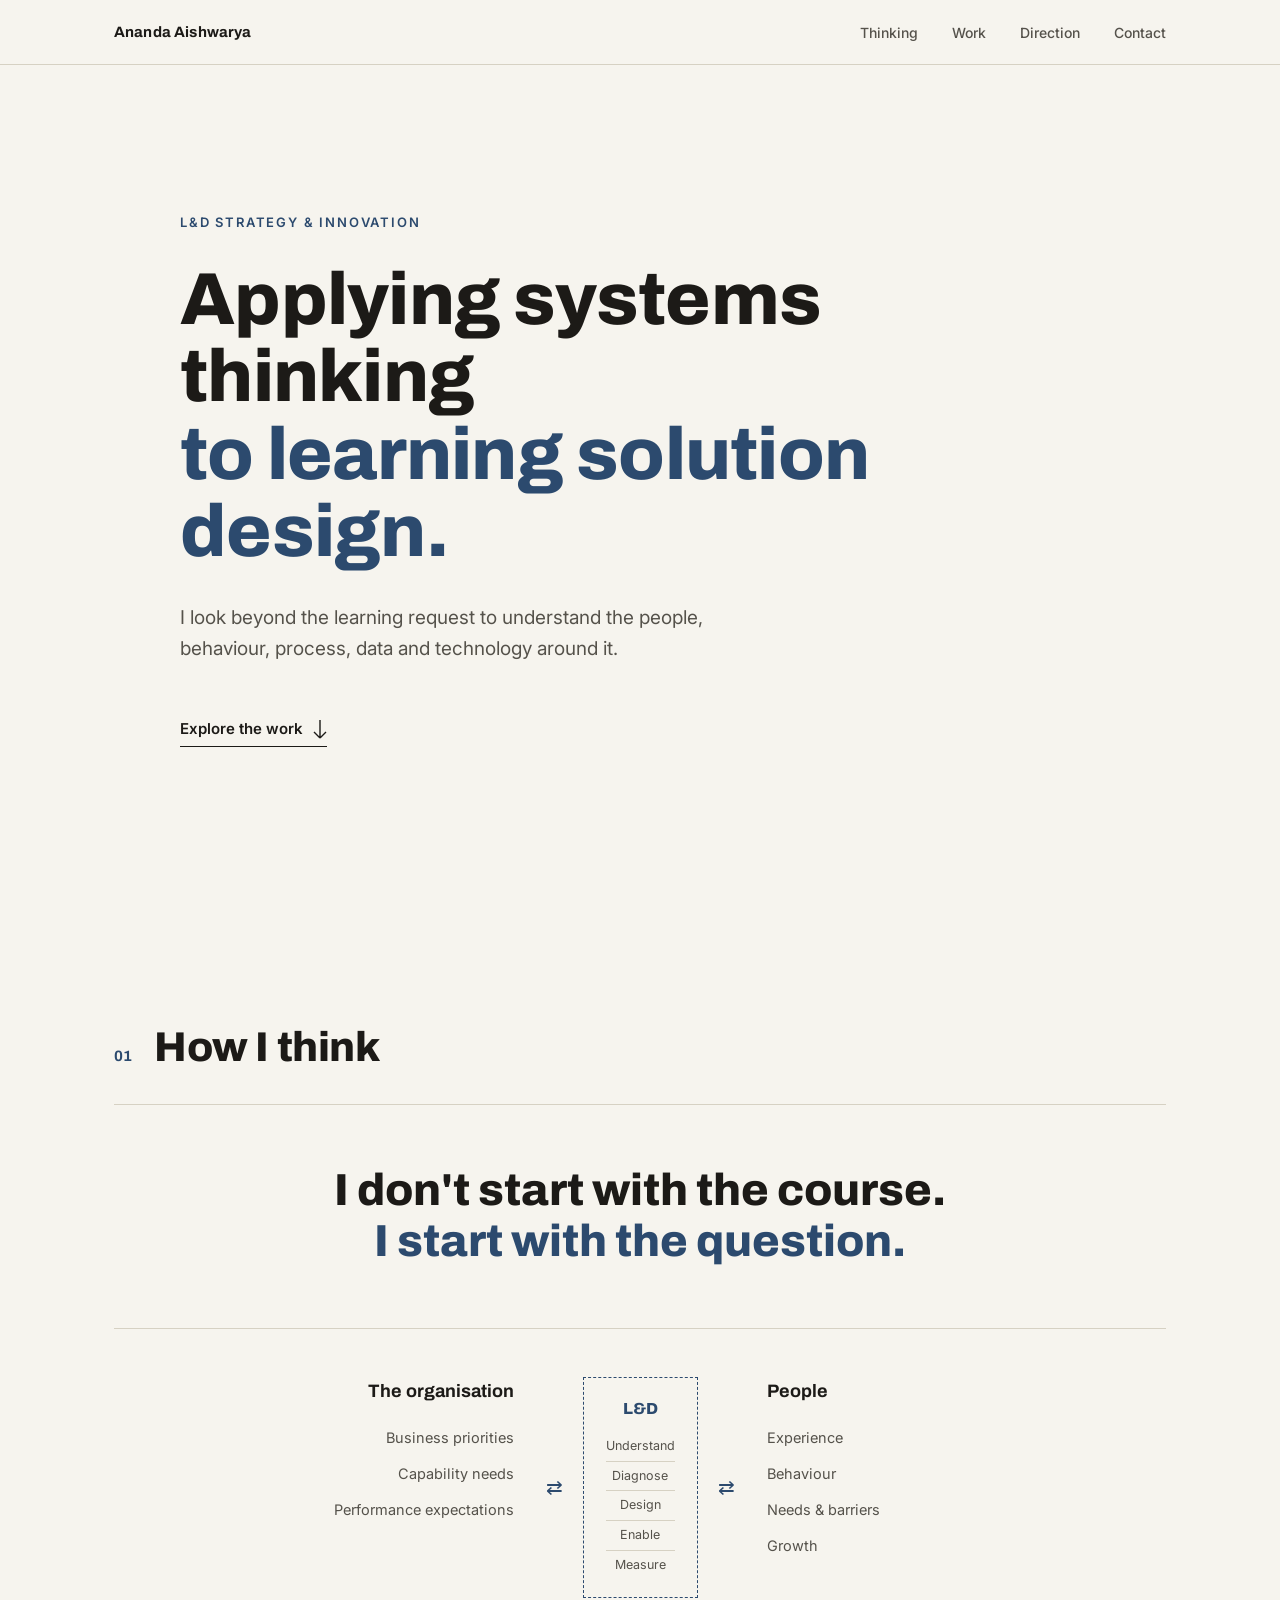
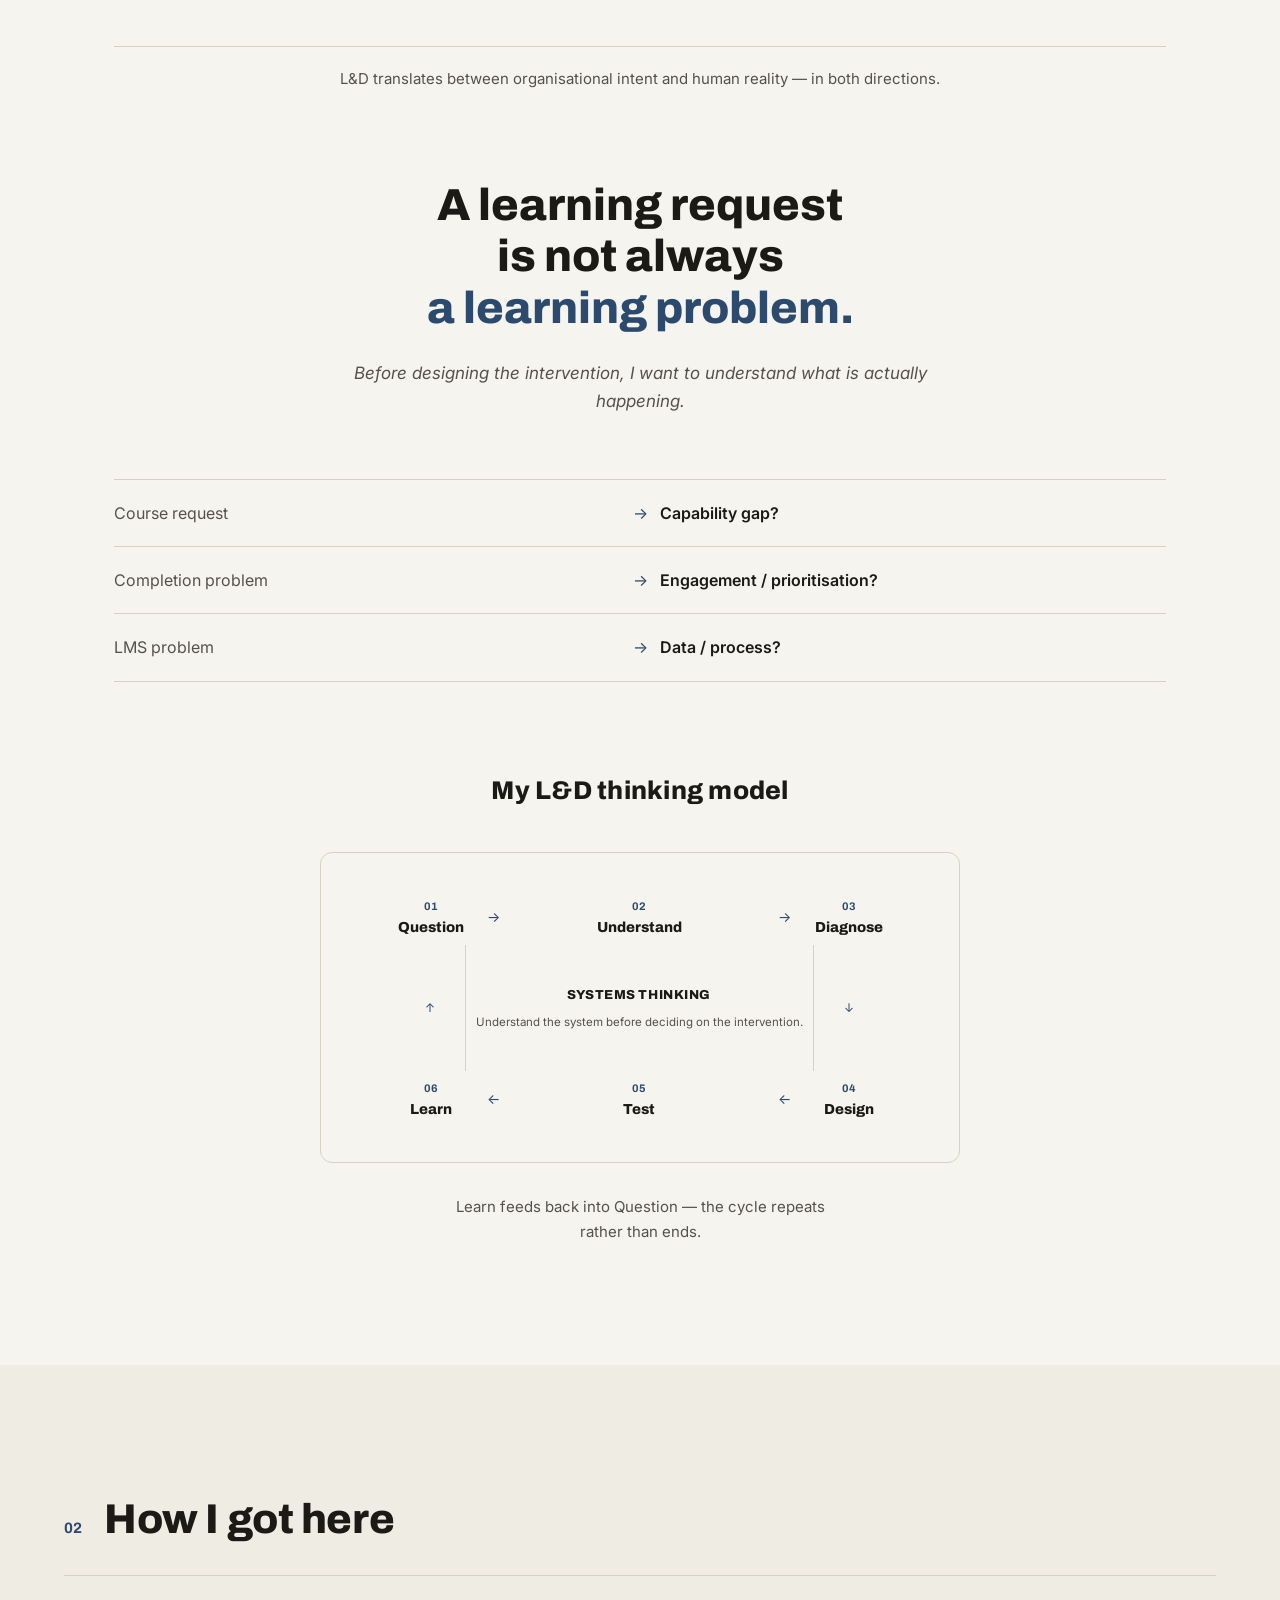
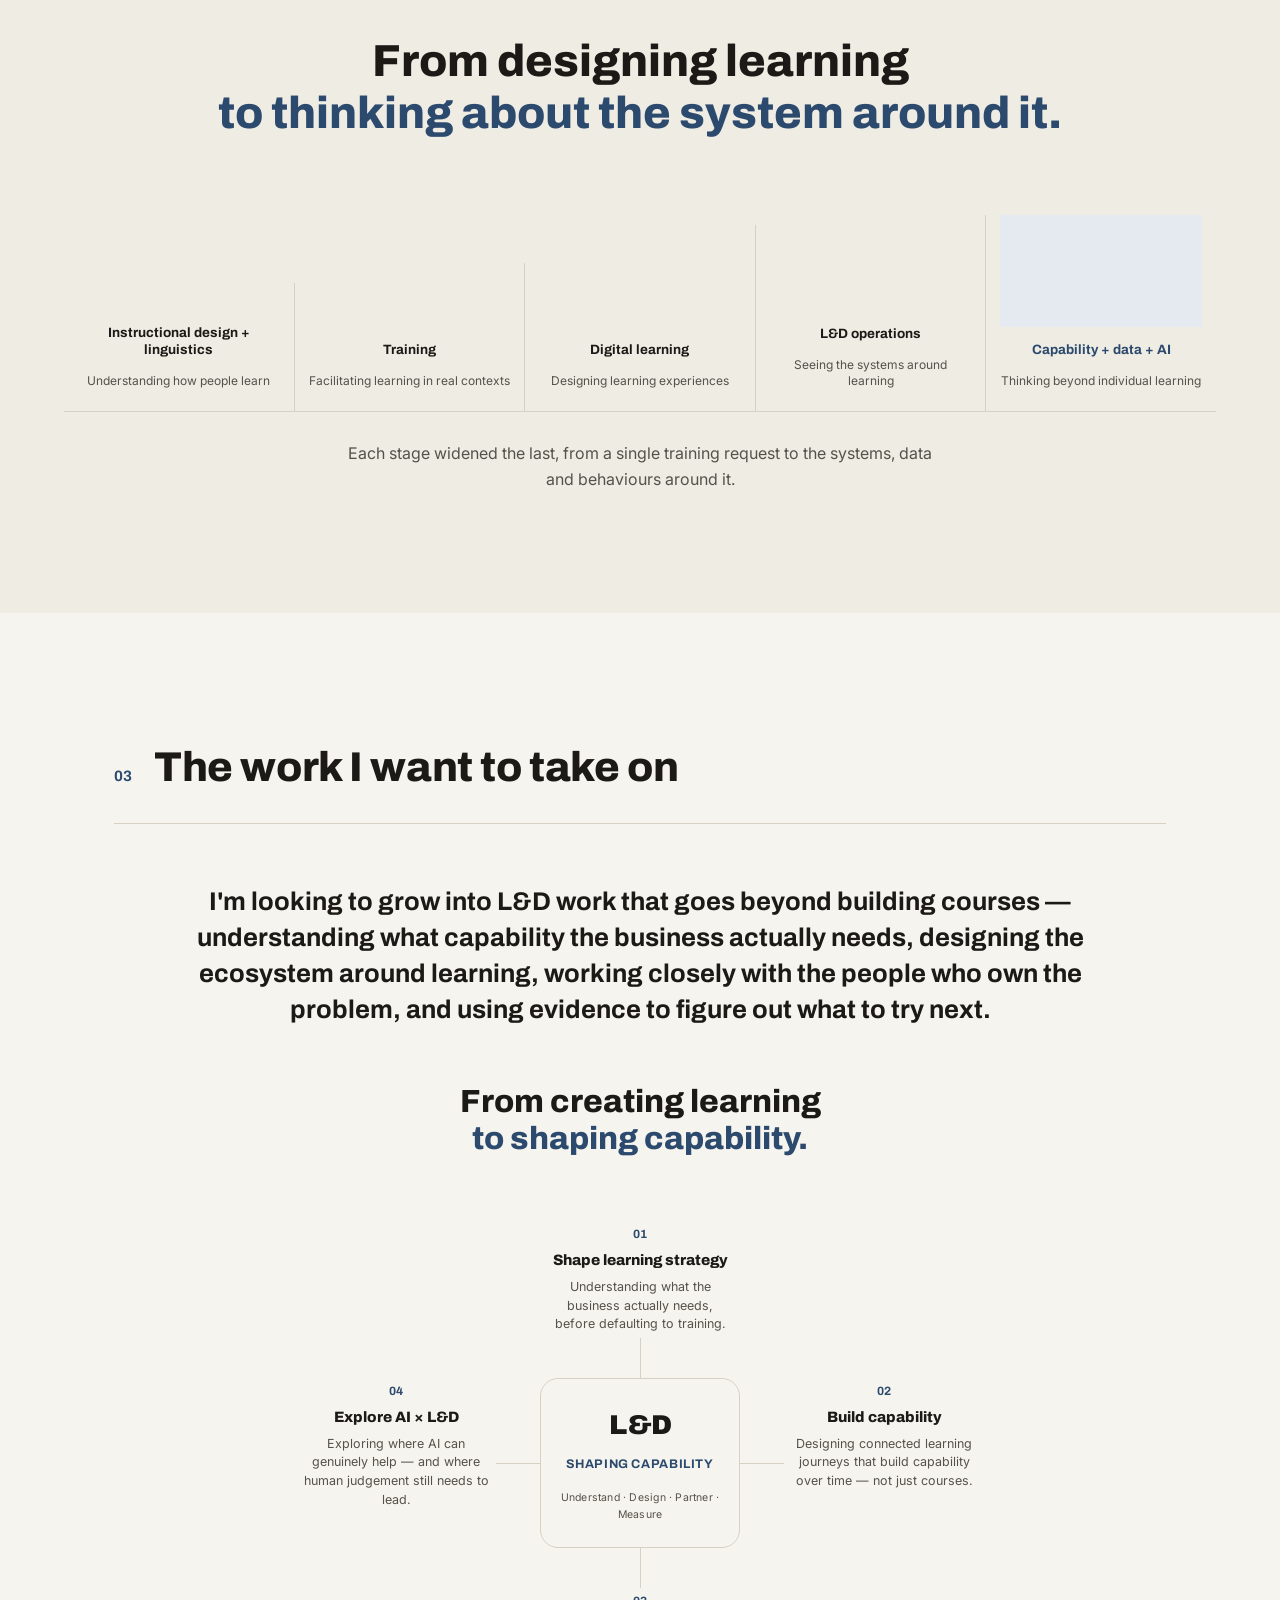
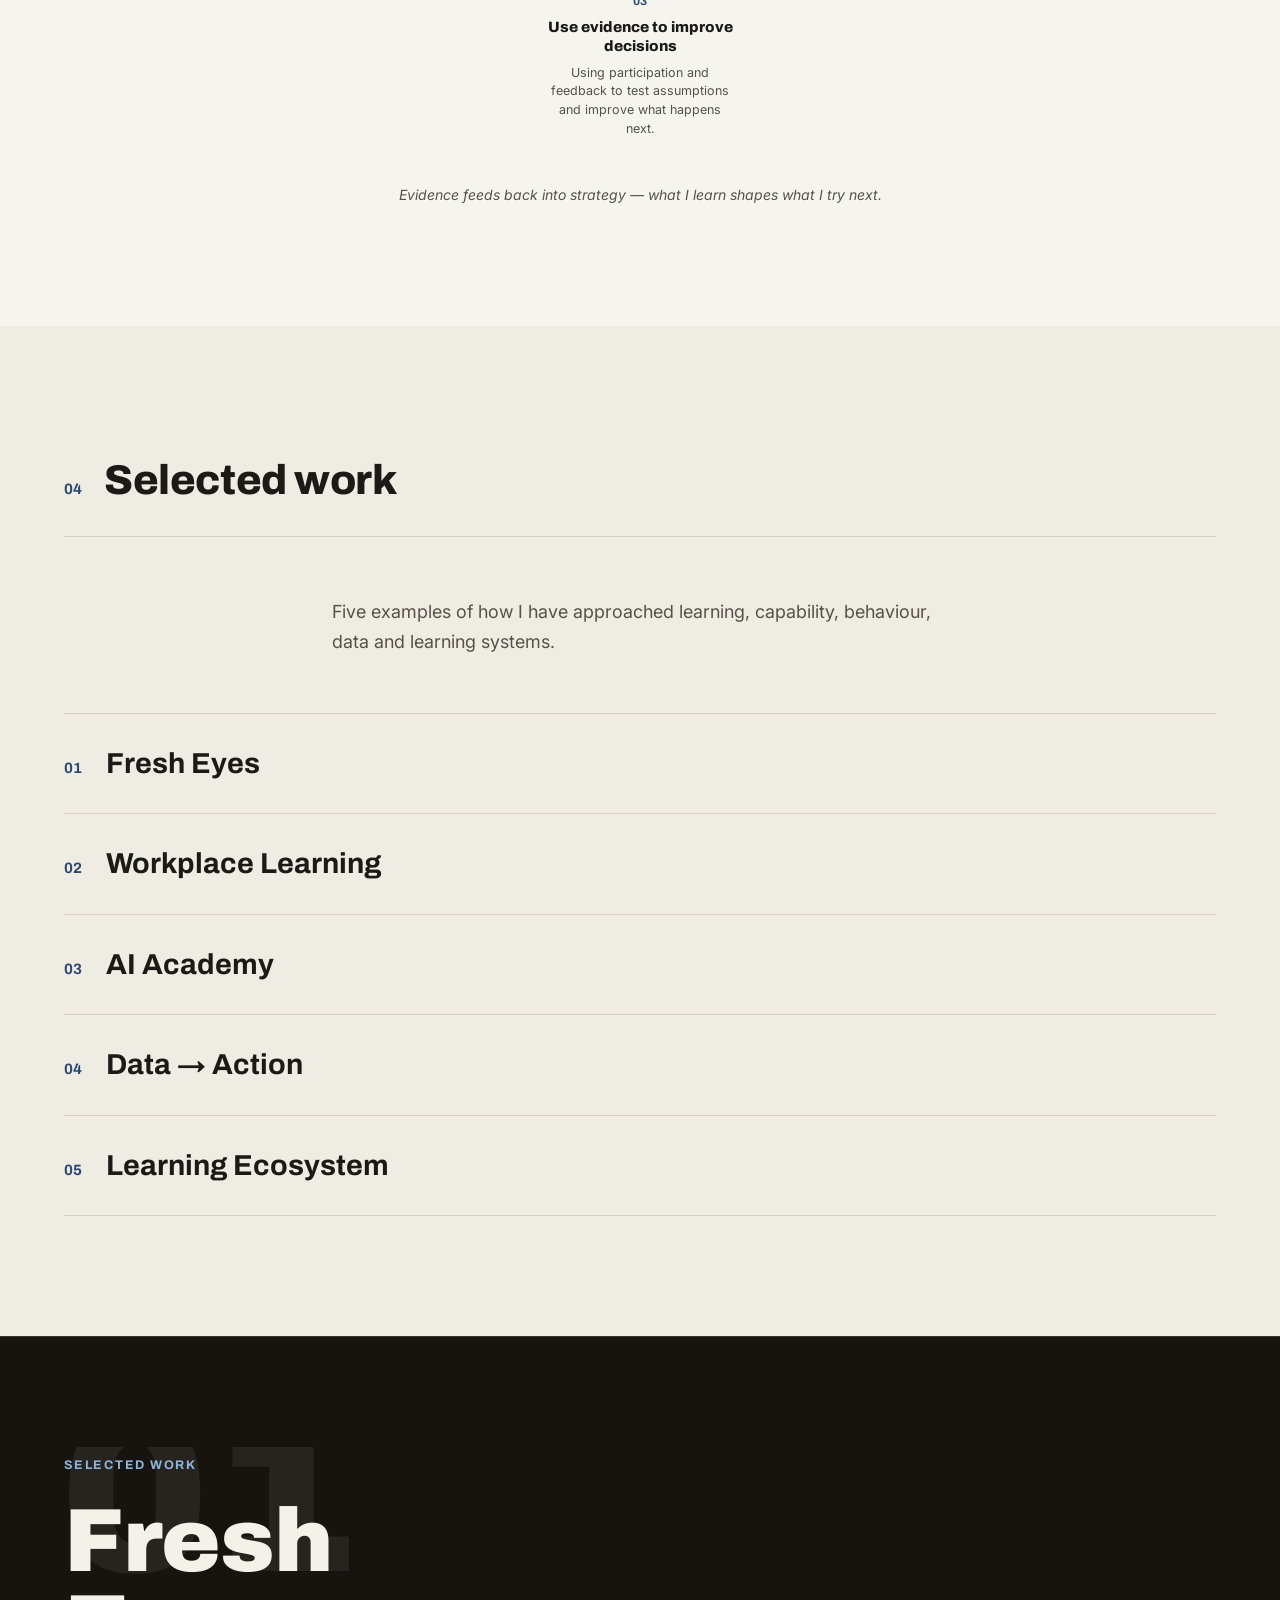
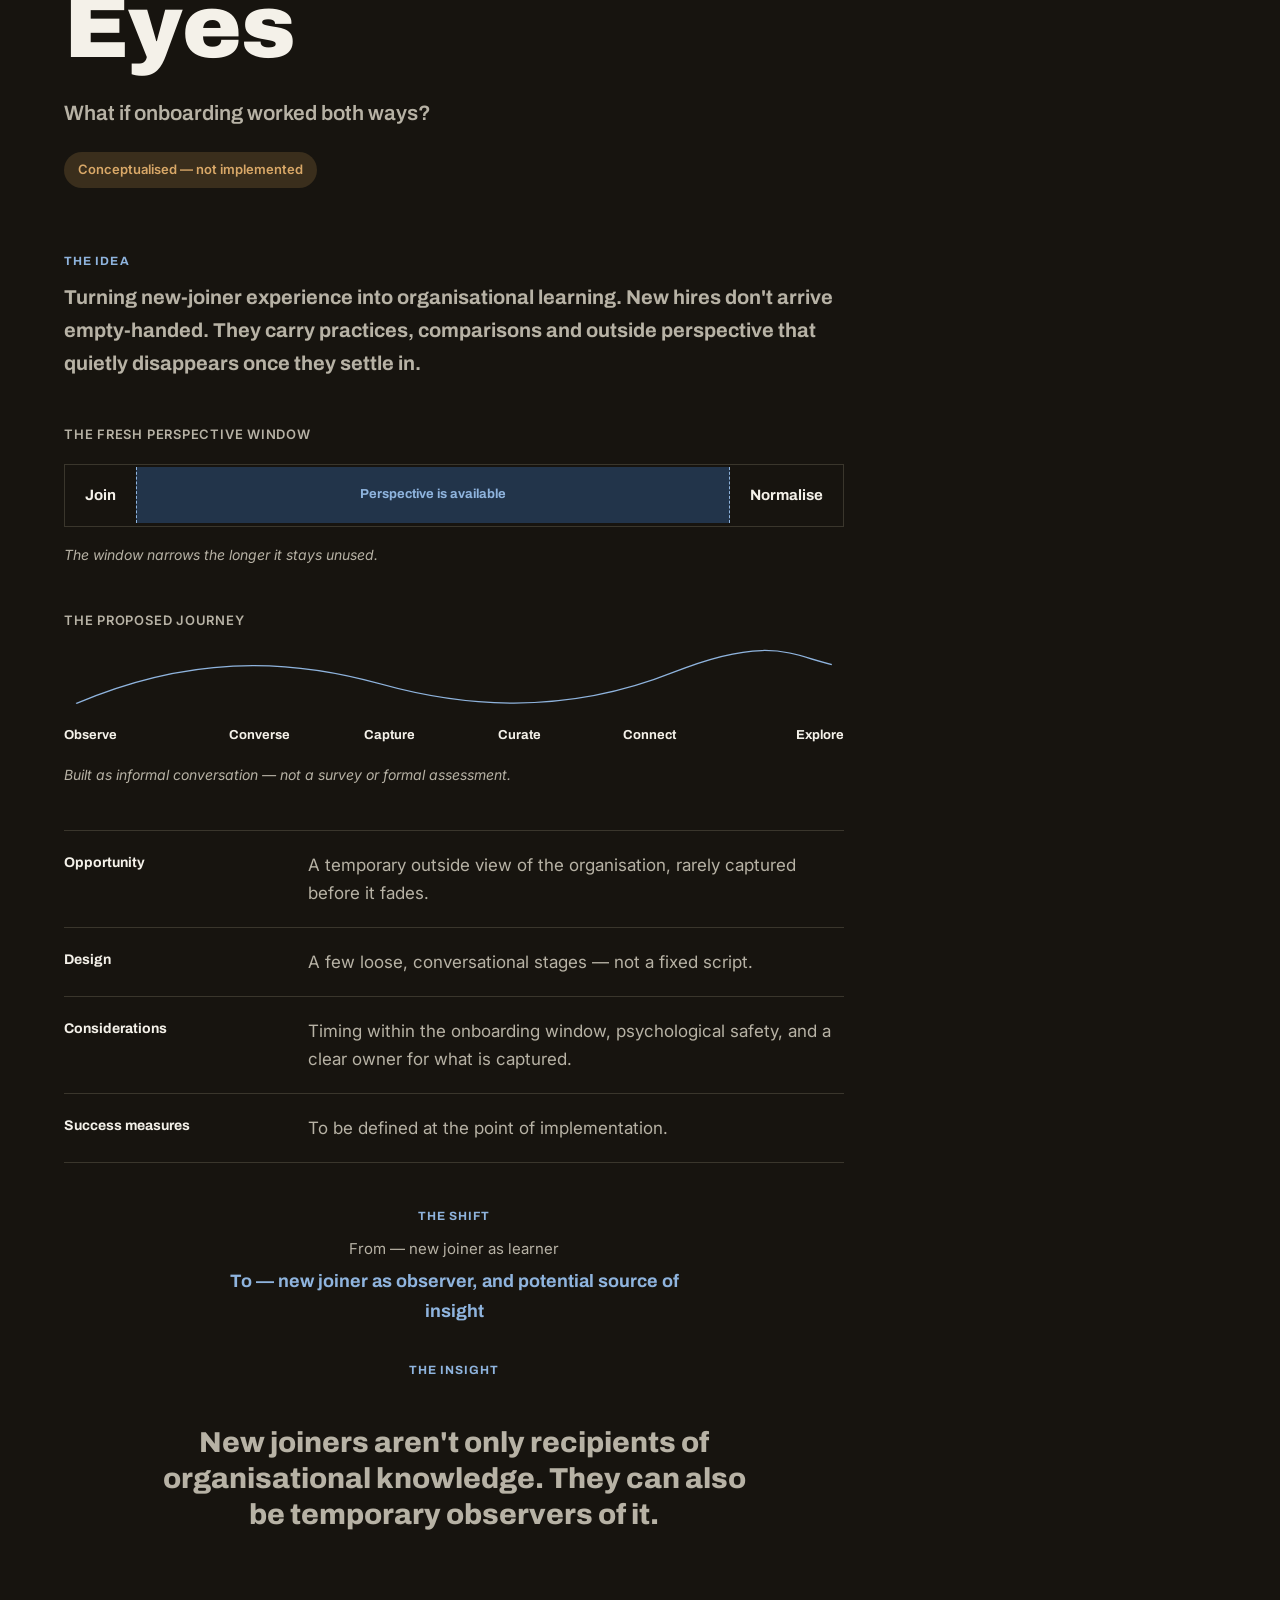
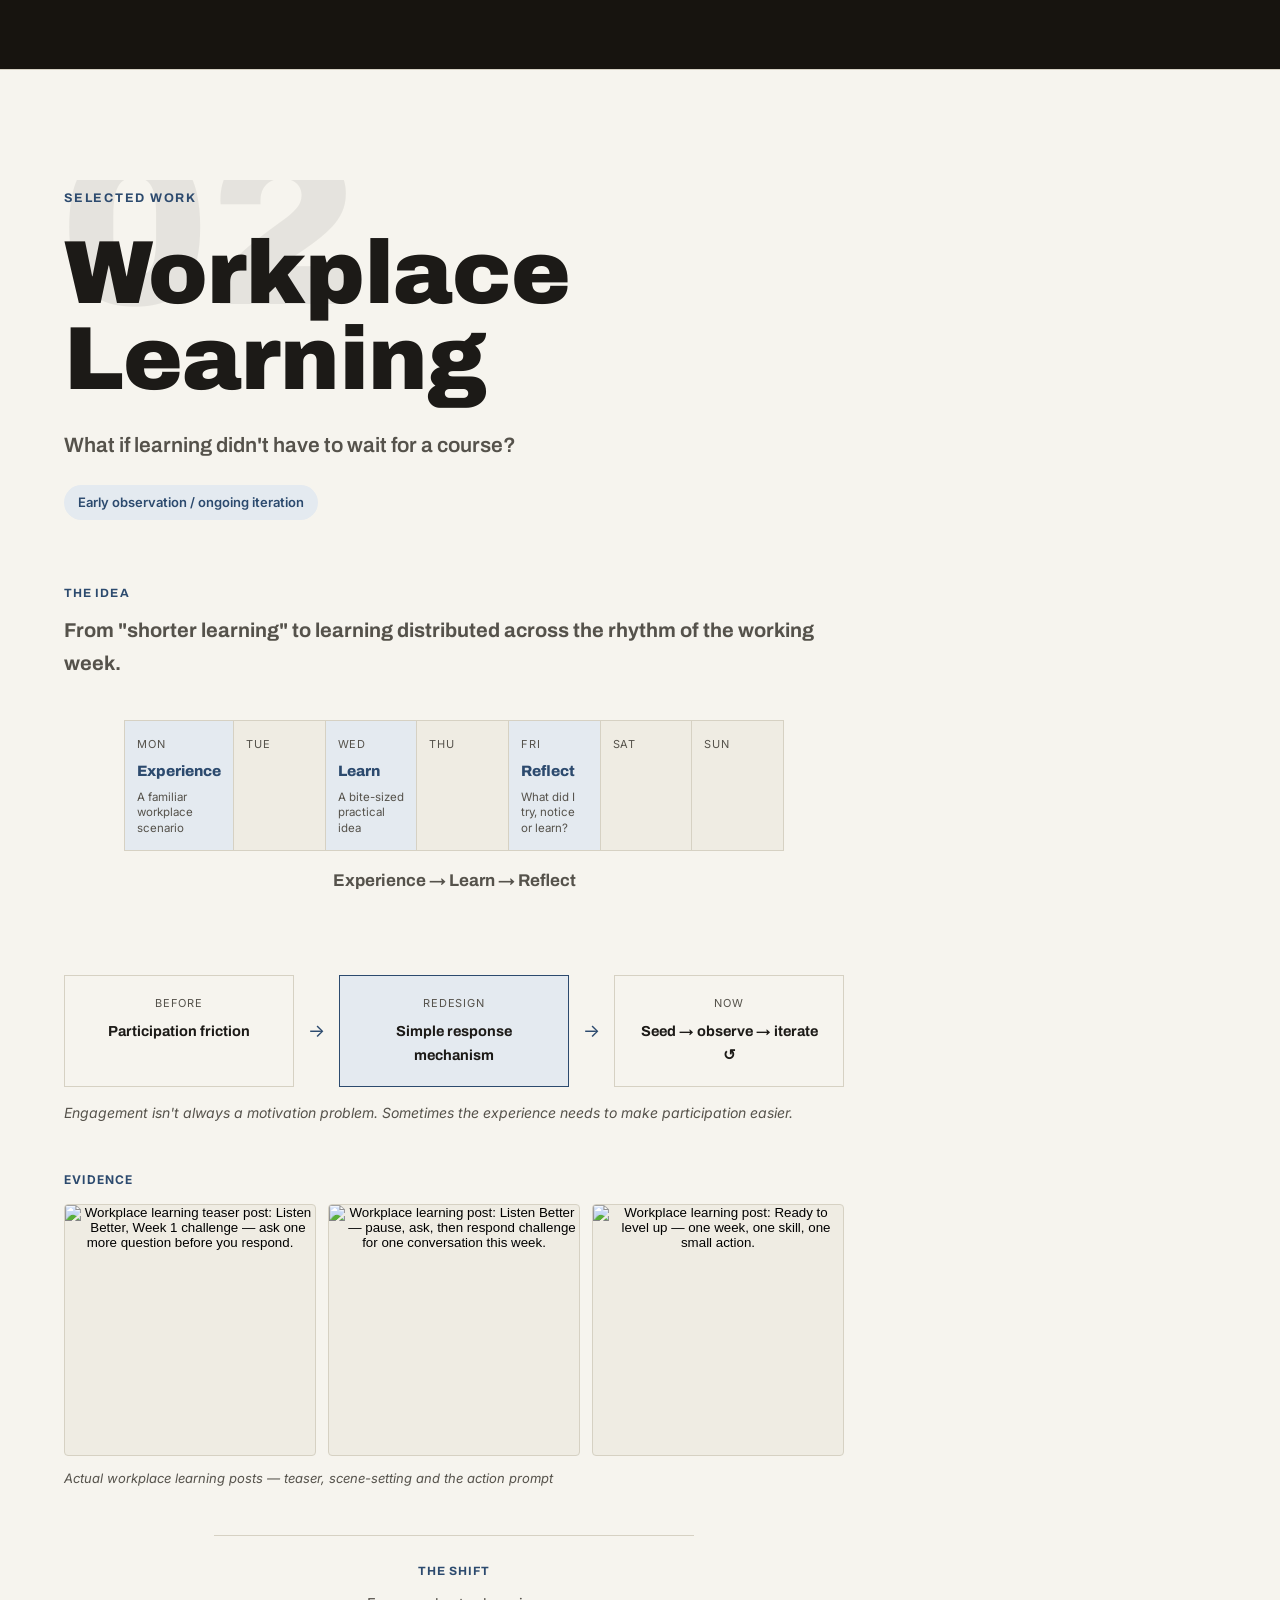
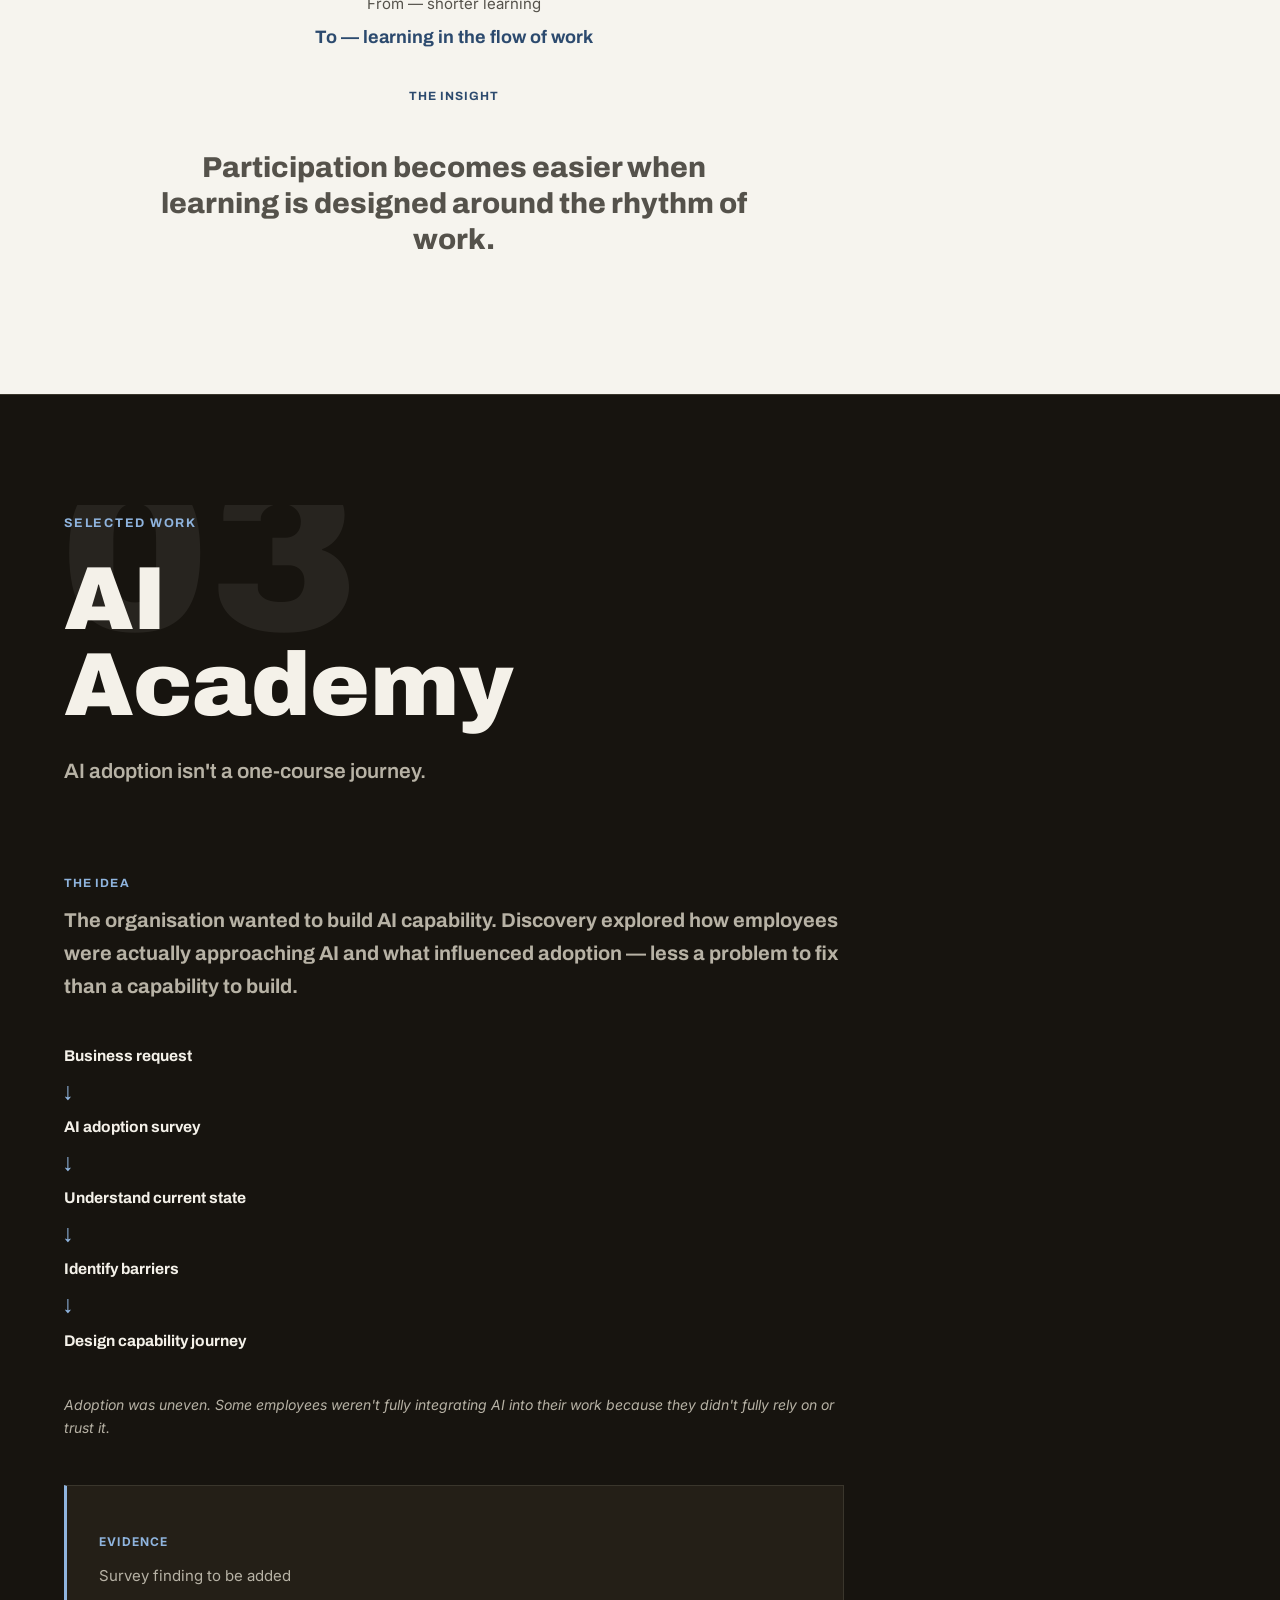
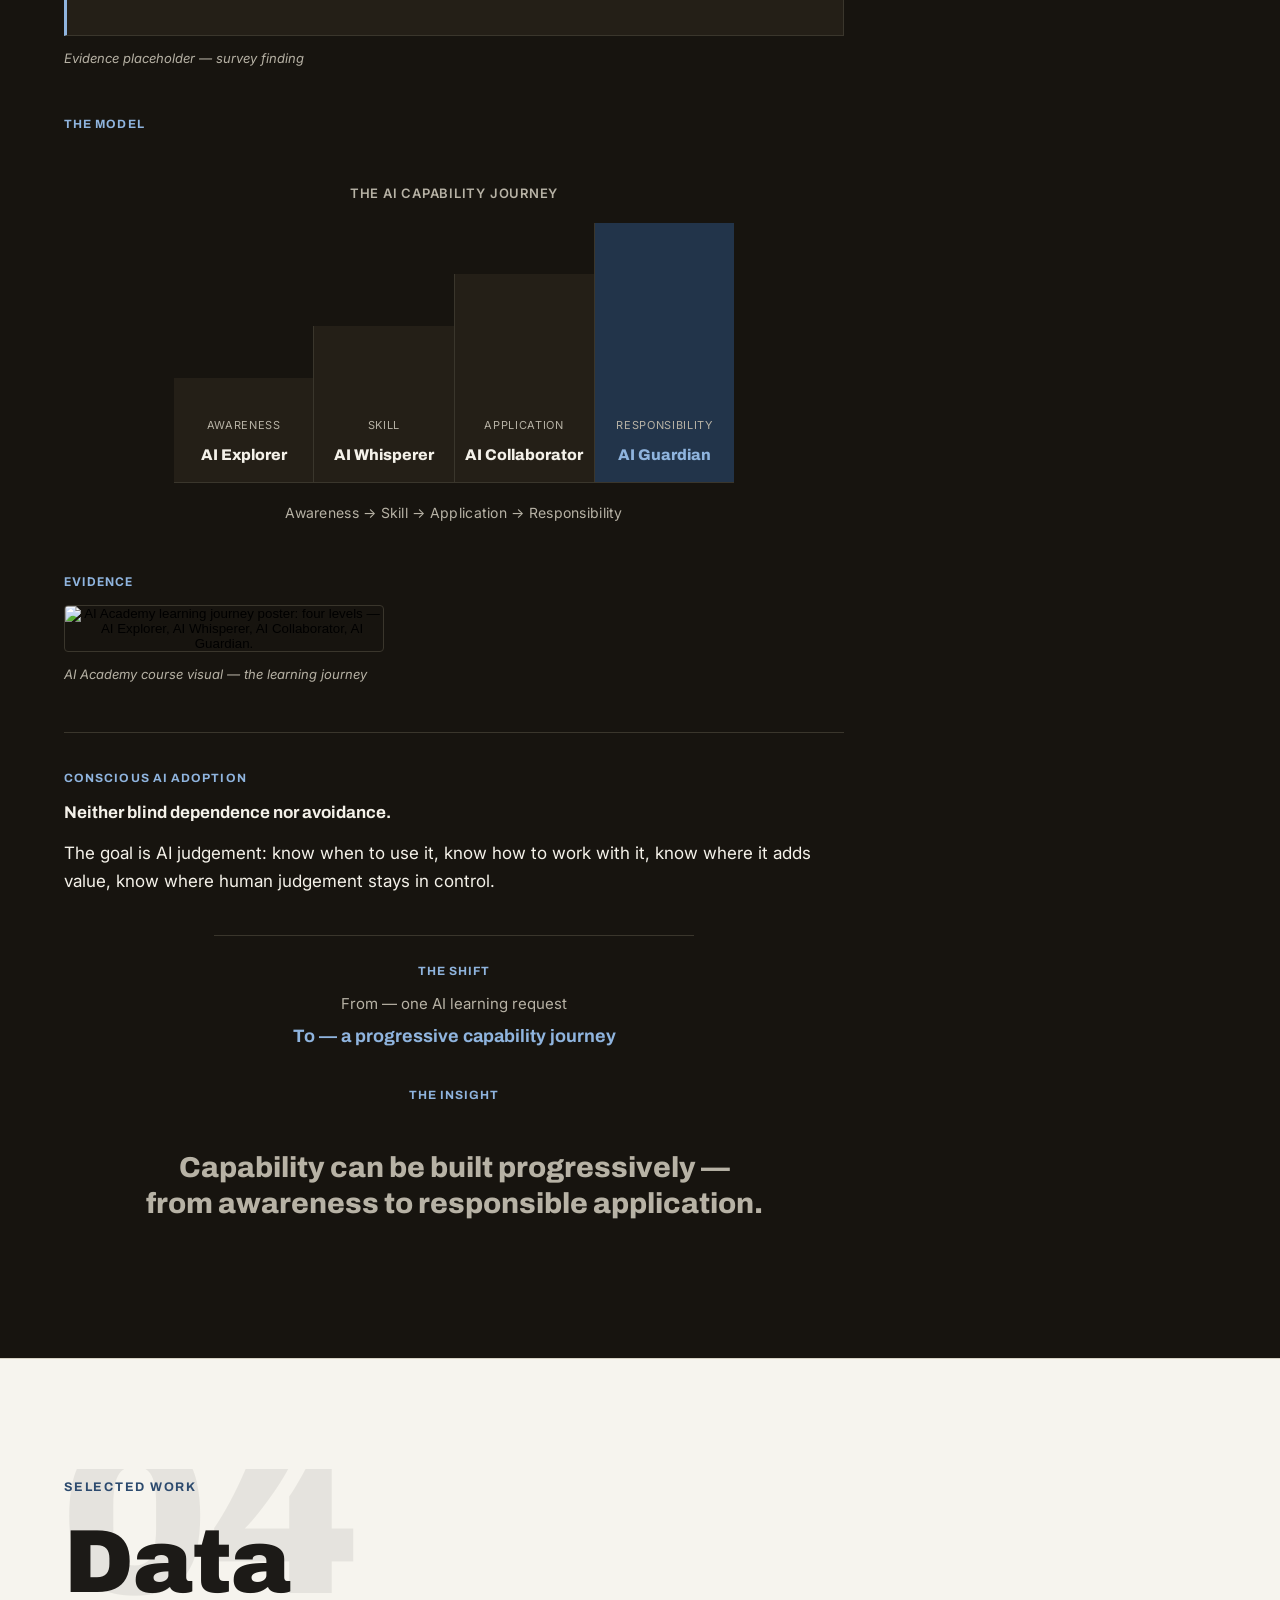
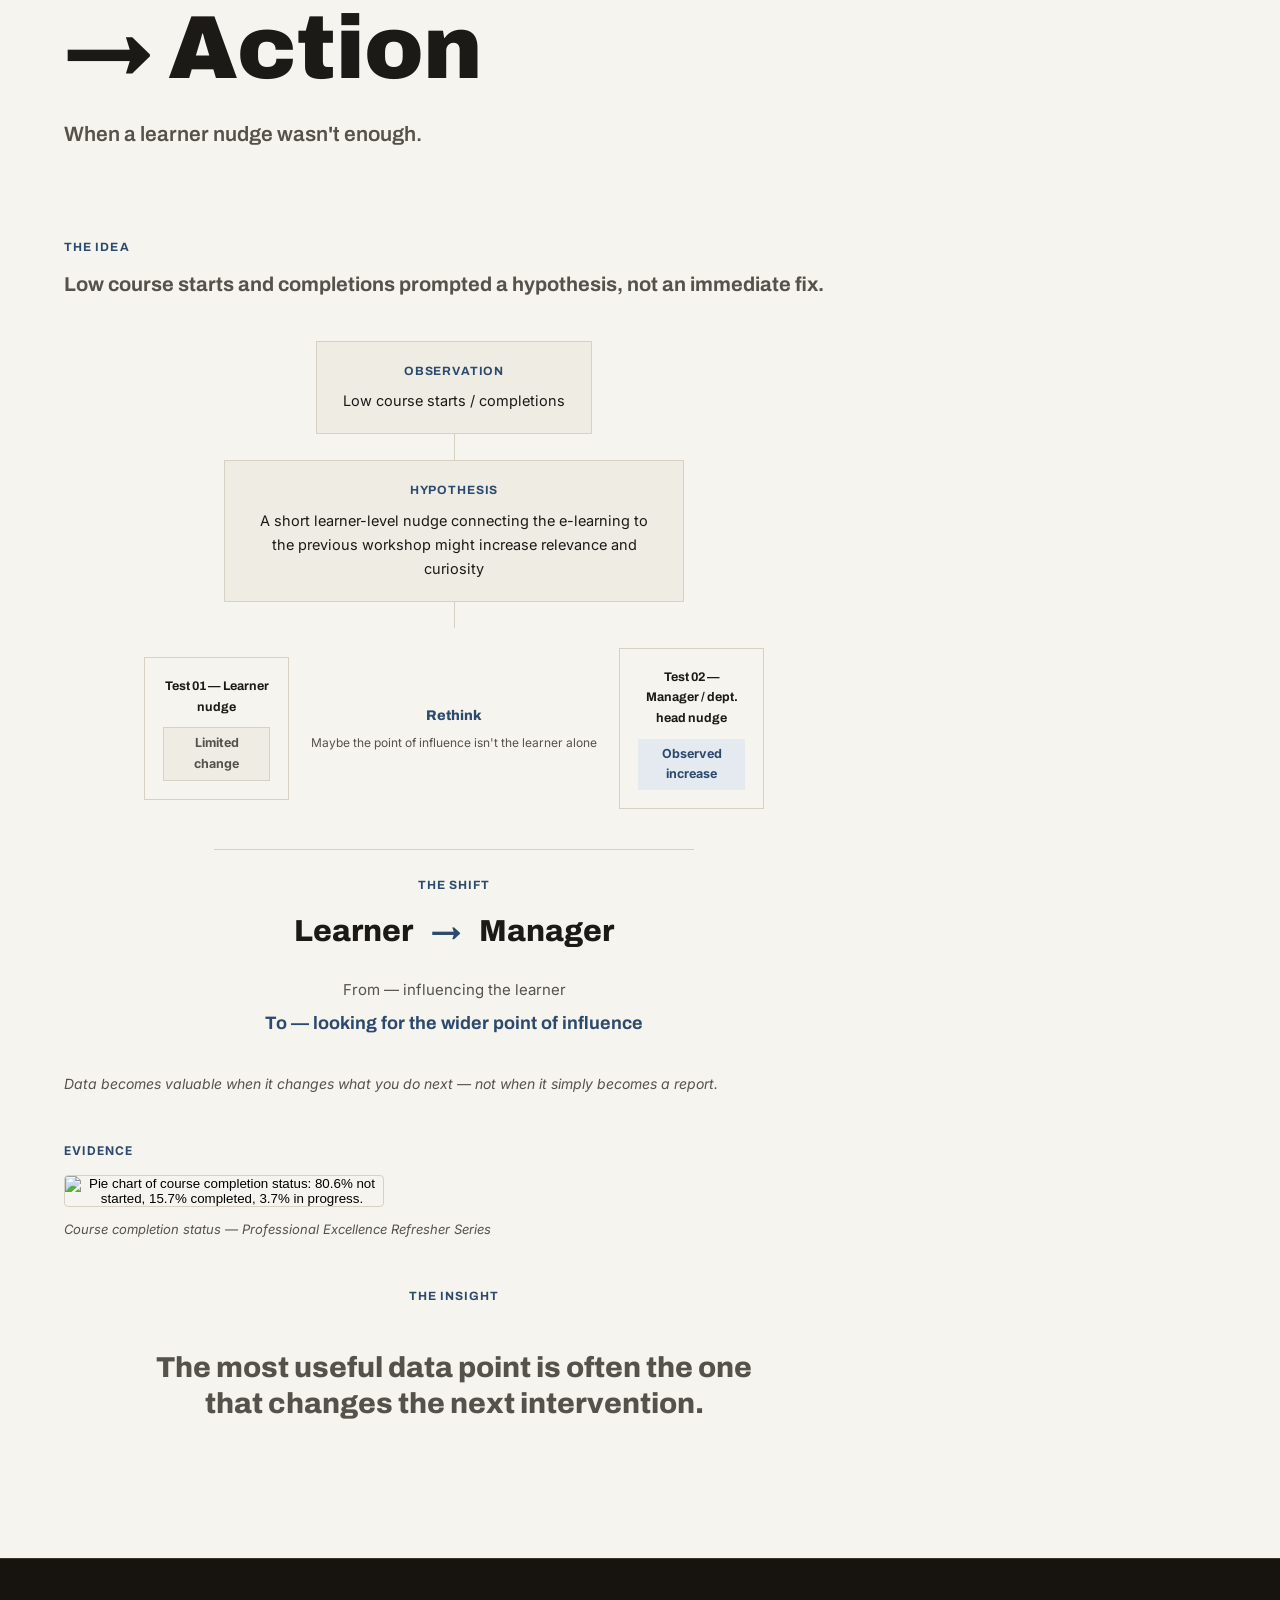
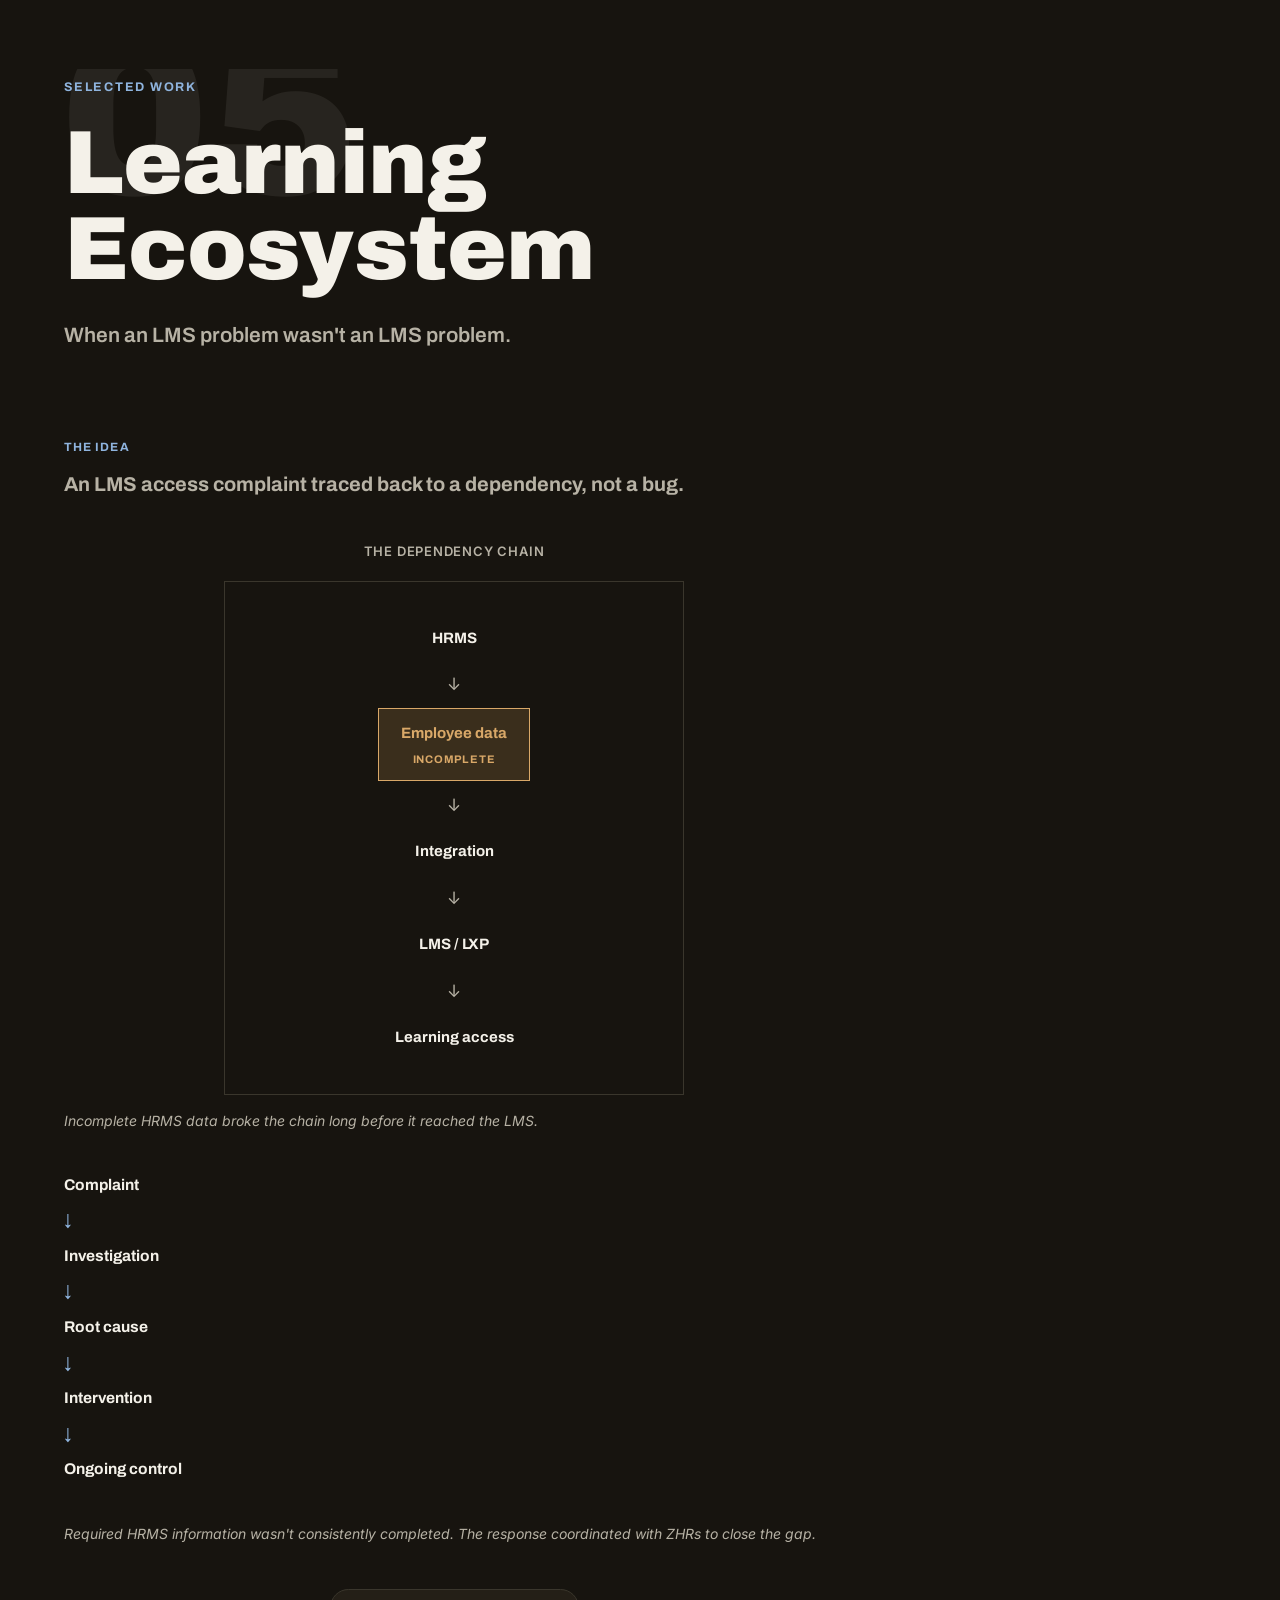
==== index.html @ 33dbb429 "Add files via upload" ====
<!DOCTYPE html>
<html lang="en">
<head>
<meta charset="UTF-8">
<meta name="viewport" content="width=device-width, initial-scale=1.0">
<title>Ananda Aishwarya — L&amp;D Strategy &amp; Innovation Portfolio</title>
<meta name="description" content="Ananda Aishwarya — applying systems thinking to learning solution design. An L&D strategy and innovation portfolio.">
<link rel="preconnect" href="https://fonts.googleapis.com">
<link rel="preconnect" href="https://fonts.gstatic.com" crossorigin>
<link href="https://fonts.googleapis.com/css2?family=Archivo:wght@500;600;700;800;900&family=Inter:wght@400;500;600&display=swap" rel="stylesheet">
<link rel="stylesheet" href="style.css">
</head>
<body>

<a class="skip-link" href="#main">Skip to content</a>

<header class="site-header" id="site-header">
  <nav class="nav" aria-label="Primary">
    <a href="#top" class="nav-name">Ananda&nbsp;Aishwarya</a>
    <button class="nav-toggle" id="navToggle" aria-expanded="false" aria-controls="navList">
      <span></span><span></span><span></span>
      <span class="sr-only">Menu</span>
    </button>
    <ul class="nav-list" id="navList">
      <li><a href="#thinking">Thinking</a></li>
      <li><a href="#work">Work</a></li>
      <li><a href="#direction">Direction</a></li>
      <li><a href="#contact">Contact</a></li>
    </ul>
  </nav>
</header>

<main id="main">

  <!-- HERO -->
  <section class="hero" id="top">
    <div class="hero-inner">
      <p class="hero-kicker">L&amp;D Strategy &amp; Innovation</p>
      <h1 class="hero-title">
        <span class="line">Applying systems thinking</span>
        <span class="line line-accent">to learning solution design.</span>
      </h1>
      <p class="hero-copy">I look beyond the learning request to understand the people, behaviour, process, data and technology around it.</p>
      <a href="#thinking" class="hero-link">
        <span>Explore the work</span>
        <svg width="14" height="20" viewBox="0 0 14 20" fill="none" aria-hidden="true"><path d="M7 1V19M7 19L1 13M7 19L13 13" stroke="currentColor" stroke-width="1.4"/></svg>
      </a>
    </div>
  </section>

  <!-- 01 HOW I THINK -->
  <section class="section" id="thinking">
    <div class="section-head reveal">
      <span class="section-num">01</span>
      <h2 class="section-title">How I think</h2>
    </div>

    <div class="thinking-statement reveal">
      <p class="statement-line">I don't start with the course.</p>
      <p class="statement-line statement-accent">I start with the question.</p>
    </div>

    <div class="bridge-model reveal" role="img" aria-label="A two-way bridge: the organisation, with business priorities, capability needs and performance expectations, connects through L&D — which understands, diagnoses, designs, enables and measures — to people, with their experience, behaviour, needs, barriers and growth. The connection runs both ways.">
      <div class="bridge-side">
        <h3>The organisation</h3>
        <ul>
          <li>Business priorities</li>
          <li>Capability needs</li>
          <li>Performance expectations</li>
        </ul>
      </div>
      <div class="bridge-deck">
        <span class="bridge-arrow" aria-hidden="true">⇄</span>
        <div class="bridge-core">
          <span class="bridge-core-label">L&amp;D</span>
          <ul class="bridge-verbs">
            <li>Understand</li>
            <li>Diagnose</li>
            <li>Design</li>
            <li>Enable</li>
            <li>Measure</li>
          </ul>
        </div>
        <span class="bridge-arrow" aria-hidden="true">⇄</span>
      </div>
      <div class="bridge-side">
        <h3>People</h3>
        <ul>
          <li>Experience</li>
          <li>Behaviour</li>
          <li>Needs &amp; barriers</li>
          <li>Growth</li>
        </ul>
      </div>
    </div>
    <p class="bridge-caption reveal">L&amp;D translates between organisational intent and human reality — in both directions.</p>

    <div class="request-statement reveal">
      <p class="statement-line">A learning request</p>
      <p class="statement-line">is not always</p>
      <p class="statement-line statement-accent">a learning problem.</p>
      <p class="request-support">Before designing the intervention, I want to understand what is actually happening.</p>
    </div>

    <div class="request-block reveal">
      <div class="request-grid">
        <div class="request-pair">
          <span class="request-from">Course request</span>
          <span class="request-arrow" aria-hidden="true">→</span>
          <span class="request-to">Capability gap?</span>
        </div>
        <div class="request-pair">
          <span class="request-from">Completion problem</span>
          <span class="request-arrow" aria-hidden="true">→</span>
          <span class="request-to">Engagement / prioritisation?</span>
        </div>
        <div class="request-pair">
          <span class="request-from">LMS problem</span>
          <span class="request-arrow" aria-hidden="true">→</span>
          <span class="request-to">Data / process?</span>
        </div>
      </div>
    </div>

    <h3 class="ld-model-heading reveal">My L&amp;D thinking model</h3>

    <div class="ld-cycle reveal" role="img" aria-label="A six-stage iterative loop: 01 Question, 02 Understand, 03 Diagnose, then down to 04 Design, 05 Test, 06 Learn, which climbs back up into Question — with systems thinking as the anchor in the middle: understand the system before deciding on the intervention.">
      <div class="ld-loop">
        <div class="ld-node ld-node-q"><span class="ld-node-num">01</span><span class="ld-node-label">Question</span></div>
        <span class="ld-hconn" aria-hidden="true">→</span>
        <div class="ld-node ld-node-u"><span class="ld-node-num">02</span><span class="ld-node-label">Understand</span></div>
        <span class="ld-hconn" aria-hidden="true">→</span>
        <div class="ld-node ld-node-d"><span class="ld-node-num">03</span><span class="ld-node-label">Diagnose</span></div>

        <div class="ld-rail ld-rail-left" aria-hidden="true"><span class="ld-rail-arrow">↑</span></div>
        <div class="ld-anchor">
          <span class="ld-anchor-title">Systems thinking</span>
          <span class="ld-anchor-sub">Understand the system before deciding on the intervention.</span>
        </div>
        <div class="ld-rail ld-rail-right" aria-hidden="true"><span class="ld-rail-arrow">↓</span></div>

        <div class="ld-node ld-node-l"><span class="ld-node-num">06</span><span class="ld-node-label">Learn</span></div>
        <span class="ld-hconn ld-hconn-back" aria-hidden="true">←</span>
        <div class="ld-node ld-node-t"><span class="ld-node-num">05</span><span class="ld-node-label">Test</span></div>
        <span class="ld-hconn ld-hconn-back" aria-hidden="true">←</span>
        <div class="ld-node ld-node-de"><span class="ld-node-num">04</span><span class="ld-node-label">Design</span></div>
      </div>
    </div>
    <p class="ld-cycle-caption reveal">Learn feeds back into Question — the cycle repeats rather than ends.</p>
  </section>

  <!-- 02 EVOLUTION -->
  <section class="section section-alt" id="evolution">
    <div class="section-head reveal">
      <span class="section-num">02</span>
      <h2 class="section-title">How I got here</h2>
    </div>

    <div class="evolution-statement reveal">
      <p class="statement-line">From designing learning</p>
      <p class="statement-line statement-accent">to thinking about the system around it.</p>
    </div>

    <div class="evo-path reveal" role="img" aria-label="Professional evolution from Instructional Design and Linguistics — understanding how people learn — through Training — facilitating learning in real contexts — through Digital Learning — designing learning experiences — through L&D Operations — seeing the systems around learning — to Capability, Data and AI — thinking beyond individual learning. Each stage widens the scope of the one before it.">
      <div class="evo-stage">
        <span class="evo-bar evo-bar-1"></span>
        <span class="evo-name">Instructional design + linguistics</span>
        <span class="evo-tagline">Understanding how people learn</span>
      </div>
      <div class="evo-stage">
        <span class="evo-bar evo-bar-2"></span>
        <span class="evo-name">Training</span>
        <span class="evo-tagline">Facilitating learning in real contexts</span>
      </div>
      <div class="evo-stage">
        <span class="evo-bar evo-bar-3"></span>
        <span class="evo-name">Digital learning</span>
        <span class="evo-tagline">Designing learning experiences</span>
      </div>
      <div class="evo-stage">
        <span class="evo-bar evo-bar-4"></span>
        <span class="evo-name">L&amp;D operations</span>
        <span class="evo-tagline">Seeing the systems around learning</span>
      </div>
      <div class="evo-stage evo-stage-current">
        <span class="evo-bar evo-bar-5"></span>
        <span class="evo-name">Capability + data + AI</span>
        <span class="evo-tagline">Thinking beyond individual learning</span>
      </div>
    </div>

    <p class="evolution-narrative reveal">Each stage widened the last, from a single training request to the systems, data and behaviours around it.</p>
  </section>

  <!-- 03 THE WORK I WANT TO TAKE ON -->
  <section class="section" id="direction">
    <div class="section-head reveal">
      <span class="section-num">03</span>
      <h2 class="section-title">The work I want to take on</h2>
    </div>

    <p class="direction-lead reveal">I'm looking to grow into L&amp;D work that goes beyond building courses — understanding what capability the business actually needs, designing the ecosystem around learning, working closely with the people who own the problem, and using evidence to figure out what to try next.</p>

    <div class="ldp-transition reveal">
      <p class="statement-line">From creating learning</p>
      <p class="statement-line statement-accent">to shaping capability.</p>
    </div>

    <div class="ldp-system reveal" role="img" aria-label="A connected practice system. At the centre: L and D, shaping capability, working through understand, design, partner, measure. Around it: 01 shape learning strategy, 02 build capability, 03 use evidence to improve decisions, and 04 explore AI times L and D — each one connected to the centre.">
      <div class="ldp-grid">
        <div class="ldp-hub">
          <span class="ldp-hub-label">L&amp;D</span>
          <span class="ldp-hub-sub">Shaping capability</span>
          <span class="ldp-hub-chain">Understand · Design · Partner · Measure</span>
        </div>

        <span class="ldp-conn ldp-conn-top" aria-hidden="true"></span>
        <span class="ldp-conn ldp-conn-right" aria-hidden="true"></span>
        <span class="ldp-conn ldp-conn-bottom" aria-hidden="true"></span>
        <span class="ldp-conn ldp-conn-left" aria-hidden="true"></span>

        <div class="ldp-node ldp-node-top">
          <span class="ldp-node-num">01</span>
          <h3 class="ldp-node-title">Shape learning strategy</h3>
          <p class="ldp-node-copy">Understanding what the business actually needs, before defaulting to training.</p>
        </div>

        <div class="ldp-node ldp-node-right">
          <span class="ldp-node-num">02</span>
          <h3 class="ldp-node-title">Build capability</h3>
          <p class="ldp-node-copy">Designing connected learning journeys that build capability over time — not just courses.</p>
        </div>

        <div class="ldp-node ldp-node-bottom">
          <span class="ldp-node-num">03</span>
          <h3 class="ldp-node-title">Use evidence to improve decisions</h3>
          <p class="ldp-node-copy">Using participation and feedback to test assumptions and improve what happens next.</p>
        </div>

        <div class="ldp-node ldp-node-left">
          <span class="ldp-node-num">04</span>
          <h3 class="ldp-node-title">Explore AI × L&amp;D</h3>
          <p class="ldp-node-copy">Exploring where AI can genuinely help — and where human judgement still needs to lead.</p>
        </div>
      </div>
    </div>
    <p class="ldp-caption reveal">Evidence feeds back into strategy — what I learn shapes what I try next.</p>
  </section>

  <!-- 04 SELECTED WORK -->
  <section class="section section-alt work-intro" id="work">
    <div class="section-head reveal">
      <span class="section-num">04</span>
      <h2 class="section-title">Selected work</h2>
    </div>
    <p class="work-lead reveal">Five examples of how I have approached learning, capability, behaviour, data and learning systems.</p>

    <ul class="work-index reveal" aria-label="Case study index">
      <li><a href="#case-01"><span>01</span>Fresh Eyes</a></li>
      <li><a href="#case-02"><span>02</span>Workplace Learning</a></li>
      <li><a href="#case-03"><span>03</span>AI Academy</a></li>
      <li><a href="#case-04"><span>04</span>Data → Action</a></li>
      <li><a href="#case-05"><span>05</span>Learning Ecosystem</a></li>
    </ul>
  </section>

  <!-- CASE 01 — FRESH EYES -->
  <article class="case case-01 dark-panel" id="case-01">
    <div class="chapter-open reveal">
      <span class="chapter-num" aria-hidden="true">01</span>
      <div class="chapter-content">
        <span class="chapter-kicker">Selected work</span>
        <h3 class="chapter-title">Fresh<br>Eyes</h3>
        <p class="chapter-dek">What if onboarding worked both ways?</p>
        <span class="status-tag status-concept">Conceptualised — not implemented</span>
      </div>
    </div>

    <div class="case-body">
      <span class="eyebrow reveal">The idea</span>
      <p class="case-idea reveal">Turning new-joiner experience into organisational learning. New hires don't arrive empty-handed. They carry practices, comparisons and outside perspective that quietly disappears once they settle in.</p>

      <div class="window-diagram reveal" role="img" aria-label="The fresh perspective window sits between joining and normalising — the period during which a new joiner's outside perspective is available before it fades.">
        <p class="diagram-label">The fresh perspective window</p>
        <div class="window-track">
          <span class="window-point">Join</span>
          <span class="window-open" aria-hidden="true">
            <span class="window-open-label">Perspective is available</span>
          </span>
          <span class="window-point">Normalise</span>
        </div>
        <p class="window-caption">The window narrows the longer it stays unused.</p>
      </div>

      <div class="pathway reveal" role="img" aria-label="The proposed journey flows from observe, to converse, to capture, to curate, to connect, to explore.">
        <p class="diagram-label">The proposed journey</p>
        <svg class="pathway-svg" viewBox="0 0 640 90" preserveAspectRatio="none" aria-hidden="true" focusable="false">
          <path class="pathway-line" d="M10,70 C 100,10 180,10 260,45 S 420,80 500,30 S 600,10 630,20" pathLength="100"></path>
        </svg>
        <div class="pathway-points">
          <span>Observe</span><span>Converse</span><span>Capture</span><span>Curate</span><span>Connect</span><span>Explore</span>
        </div>
        <p class="window-caption">Built as informal conversation — not a survey or formal assessment.</p>
      </div>

      <dl class="case-details reveal">
        <div><dt>Opportunity</dt><dd>A temporary outside view of the organisation, rarely captured before it fades.</dd></div>
        <div><dt>Design</dt><dd>A few loose, conversational stages — not a fixed script.</dd></div>
        <div><dt>Considerations</dt><dd>Timing within the onboarding window, psychological safety, and a clear owner for what is captured.</dd></div>
        <div><dt>Success measures</dt><dd>To be defined at the point of implementation.</dd></div>
      </dl>

      <div class="shift shift-loose reveal">
        <span class="eyebrow">The shift</span>
        <p class="shift-from">From — new joiner as learner</p>
        <p class="shift-to">To — new joiner as observer, and potential source of insight</p>
      </div>

      <span class="eyebrow eyebrow-center reveal">The insight</span>
      <p class="case-insight reveal">New joiners aren't only recipients of organisational knowledge. They can also be temporary observers of it.</p>
    </div>
  </article>

  <!-- CASE 02 — WORKPLACE LEARNING -->
  <article class="case case-02" id="case-02">
    <div class="chapter-open reveal">
      <span class="chapter-num" aria-hidden="true">02</span>
      <div class="chapter-content">
        <span class="chapter-kicker">Selected work</span>
        <h3 class="chapter-title">Workplace<br>Learning</h3>
        <p class="chapter-dek">What if learning didn't have to wait for a course?</p>
        <span class="status-tag status-ongoing">Early observation / ongoing iteration</span>
      </div>
    </div>

    <div class="case-body">
      <span class="eyebrow reveal">The idea</span>
      <p class="case-idea reveal">From "shorter learning" to learning distributed across the rhythm of the working week.</p>

      <div class="calendar reveal" role="img" aria-label="A weekly rhythm: Monday brings a familiar workplace scenario for experience, Wednesday introduces a bite-sized practical idea to learn, and Friday prompts reflection. Tuesday, Thursday and the weekend stay quiet.">
        <div class="cal-day cal-active">
          <span class="cal-day-name">Mon</span>
          <span class="cal-day-action">Experience</span>
          <span class="cal-day-note">A familiar workplace scenario</span>
        </div>
        <div class="cal-day cal-quiet"><span class="cal-day-name">Tue</span></div>
        <div class="cal-day cal-active">
          <span class="cal-day-name">Wed</span>
          <span class="cal-day-action">Learn</span>
          <span class="cal-day-note">A bite-sized practical idea</span>
        </div>
        <div class="cal-day cal-quiet"><span class="cal-day-name">Thu</span></div>
        <div class="cal-day cal-active">
          <span class="cal-day-name">Fri</span>
          <span class="cal-day-action">Reflect</span>
          <span class="cal-day-note">What did I try, notice or learn?</span>
        </div>
        <div class="cal-day cal-quiet"><span class="cal-day-name">Sat</span></div>
        <div class="cal-day cal-quiet"><span class="cal-day-name">Sun</span></div>
      </div>
      <p class="calendar-model reveal">Experience → Learn → Reflect</p>

      <span class="eyebrow reveal">The experiment</span>
      <div class="experiment-strip reveal" role="img" aria-label="Participation friction led to a redesign toward a simple response mechanism, which seeded participation — now being observed and iterated on.">
        <div class="strip-panel">
          <span class="strip-label">Before</span>
          <p>Participation friction</p>
        </div>
        <span class="strip-arrow" aria-hidden="true">→</span>
        <div class="strip-panel strip-panel-accent">
          <span class="strip-label">Redesign</span>
          <p>Simple response mechanism</p>
        </div>
        <span class="strip-arrow" aria-hidden="true">→</span>
        <div class="strip-panel">
          <span class="strip-label">Now</span>
          <p>Seed → observe → iterate <span aria-hidden="true">↺</span></p>
        </div>
      </div>
      <p class="case-caption reveal">Engagement isn't always a motivation problem. Sometimes the experience needs to make participation easier.</p>

      <figure class="evidence-block evidence-hero reveal">
        <span class="evidence-eyebrow">Evidence</span>
        <div class="evidence-gallery">
          <button type="button" class="evidence-thumb" data-full="images/case02-1-teaser.png" data-caption="Workplace learning — teaser post, Week 1: Listen better.">
            <img src="images/case02-1-teaser.png" alt="Workplace learning teaser post: Listen Better, Week 1 challenge — ask one more question before you respond." loading="lazy">
          </button>
          <button type="button" class="evidence-thumb" data-full="images/case02-2-setting-the-scene.png" data-caption="Workplace learning — setting the scene, Week 1: Listen better.">
            <img src="images/case02-2-setting-the-scene.png" alt="Workplace learning post: Listen Better — pause, ask, then respond challenge for one conversation this week." loading="lazy">
          </button>
          <button type="button" class="evidence-thumb" data-full="images/case02-3-action-based-learning.png" data-caption="Workplace learning — action-based learning prompt.">
            <img src="images/case02-3-action-based-learning.png" alt="Workplace learning post: Ready to level up — one week, one skill, one small action." loading="lazy">
          </button>
        </div>
        <figcaption>Actual workplace learning posts — teaser, scene-setting and the action prompt</figcaption>
      </figure>

      <div class="shift reveal">
        <span class="eyebrow">The shift</span>
        <p class="shift-from">From — shorter learning</p>
        <p class="shift-to">To — learning in the flow of work</p>
      </div>

      <span class="eyebrow eyebrow-center reveal">The insight</span>
      <p class="case-insight reveal">Participation becomes easier when learning is designed around the rhythm of work.</p>
    </div>
  </article>

  <!-- CASE 03 — AI ACADEMY -->
  <article class="case case-03 dark-panel" id="case-03">
    <div class="chapter-open reveal">
      <span class="chapter-num" aria-hidden="true">03</span>
      <div class="chapter-content">
        <span class="chapter-kicker">Selected work</span>
        <h3 class="chapter-title">AI<br>Academy</h3>
        <p class="chapter-dek">AI adoption isn't a one-course journey.</p>
      </div>
    </div>

    <div class="case-body">
      <span class="eyebrow reveal">The idea</span>
      <p class="case-idea reveal">The organisation wanted to build AI capability. Discovery explored how employees were actually approaching AI and what influenced adoption — less a problem to fix than a capability to build.</p>

      <div class="flow-diagram reveal" role="img" aria-label="Business request, then AI adoption survey, then understand current state, then identify barriers, then design capability journey.">
        <span>Business request</span><span class="flow-arrow">↓</span>
        <span>AI adoption survey</span><span class="flow-arrow">↓</span>
        <span>Understand current state</span><span class="flow-arrow">↓</span>
        <span>Identify barriers</span><span class="flow-arrow">↓</span>
        <span>Design capability journey</span>
      </div>

      <p class="case-caption reveal">Adoption was uneven. Some employees weren't fully integrating AI into their work because they didn't fully rely on or trust it.</p>

      <figure class="evidence-block reveal">
        <div class="evidence-frame">
          <span class="evidence-eyebrow">Evidence</span>
          <p>Survey finding to be added</p>
        </div>
        <figcaption>Evidence placeholder — survey finding</figcaption>
      </figure>

      <span class="eyebrow reveal">The model</span>
      <div class="staircase-wrap reveal" role="img" aria-label="The AI capability journey ascends through four stages: AI Explorer for awareness, AI Whisperer for skill, AI Collaborator for application, and AI Guardian for responsibility.">
        <p class="diagram-label">The AI capability journey</p>
        <div class="staircase">
          <div class="stair-step stair-1"><span class="stair-tag">Awareness</span><span class="stair-name">AI Explorer</span></div>
          <div class="stair-step stair-2"><span class="stair-tag">Skill</span><span class="stair-name">AI Whisperer</span></div>
          <div class="stair-step stair-3"><span class="stair-tag">Application</span><span class="stair-name">AI Collaborator</span></div>
          <div class="stair-step stair-4"><span class="stair-tag">Responsibility</span><span class="stair-name">AI Guardian</span></div>
        </div>
        <p class="stair-summary">Awareness → Skill → Application → Responsibility</p>
      </div>

      <figure class="evidence-block reveal">
        <span class="evidence-eyebrow">Evidence</span>
        <div class="evidence-gallery evidence-gallery-single">
          <button type="button" class="evidence-thumb" data-full="images/case03-ai-academy-learning-journey.png" data-caption="AI Academy — the learning journey, from AI Explorer to AI Guardian.">
            <img src="images/case03-ai-academy-learning-journey.png" alt="AI Academy learning journey poster: four levels — AI Explorer, AI Whisperer, AI Collaborator, AI Guardian." loading="lazy">
          </button>
        </div>
        <figcaption>AI Academy course visual — the learning journey</figcaption>
      </figure>

      <div class="conscious-block reveal">
        <span class="eyebrow">Conscious AI adoption</span>
        <p class="conscious-lead">Neither blind dependence nor avoidance.</p>
        <p>The goal is AI judgement: know when to use it, know how to work with it, know where it adds value, know where human judgement stays in control.</p>
      </div>

      <div class="shift reveal">
        <span class="eyebrow">The shift</span>
        <p class="shift-from">From — one AI learning request</p>
        <p class="shift-to">To — a progressive capability journey</p>
      </div>

      <span class="eyebrow eyebrow-center reveal">The insight</span>
      <p class="case-insight reveal">Capability can be built progressively — from awareness to responsible application.</p>
    </div>
  </article>

  <!-- CASE 04 — DATA -> ACTION -->
  <article class="case case-04" id="case-04">
    <div class="chapter-open reveal">
      <span class="chapter-num" aria-hidden="true">04</span>
      <div class="chapter-content">
        <span class="chapter-kicker">Selected work</span>
        <h3 class="chapter-title">Data<br>→ Action</h3>
        <p class="chapter-dek">When a learner nudge wasn't enough.</p>
      </div>
    </div>

    <div class="case-body">
      <span class="eyebrow reveal">The idea</span>
      <p class="case-idea reveal">Low course starts and completions prompted a hypothesis, not an immediate fix.</p>

      <div class="experiment-board reveal" role="img" aria-label="Observation: low course starts and completions. Hypothesis: a short learner-level nudge connecting the e-learning to the previous workshop might increase relevance and curiosity. Test 1, learner nudge, resulted in limited change. That prompted a rethink — maybe the point of influence isn't the learner alone — leading to Test 2, a manager or department head nudge, which resulted in an observed increase in completion.">
        <div class="board-node board-observation">
          <span class="board-tag">Observation</span>
          <p>Low course starts / completions</p>
        </div>
        <span class="board-line" aria-hidden="true"></span>
        <div class="board-node board-hypothesis">
          <span class="board-tag">Hypothesis</span>
          <p>A short learner-level nudge connecting the e-learning to the previous workshop might increase relevance and curiosity</p>
        </div>
        <span class="board-line" aria-hidden="true"></span>
        <div class="board-branches">
          <div class="board-branch">
            <span class="branch-tag">Test 01 — Learner nudge</span>
            <span class="branch-result branch-limited">Limited change</span>
          </div>
          <div class="board-rethink">
            <span class="rethink-tag">Rethink</span>
            <p>Maybe the point of influence isn't the learner alone</p>
          </div>
          <div class="board-branch">
            <span class="branch-tag">Test 02 — Manager / dept. head nudge</span>
            <span class="branch-result branch-increase">Observed increase</span>
          </div>
        </div>
      </div>

      <div class="shift reveal">
        <span class="eyebrow">The shift</span>
        <div class="shift-diagram" aria-hidden="true">
          <span>Learner</span><span class="shift-arrow">→</span><span>Manager</span>
        </div>
        <p class="shift-from">From — influencing the learner</p>
        <p class="shift-to">To — looking for the wider point of influence</p>
      </div>

      <p class="case-caption reveal">Data becomes valuable when it changes what you do next — not when it simply becomes a report.</p>

      <figure class="evidence-block evidence-hero reveal">
        <span class="evidence-eyebrow">Evidence</span>
        <div class="evidence-gallery evidence-gallery-single">
          <button type="button" class="evidence-thumb" data-full="images/case04-course-completion.png" data-caption="Course completion status — Professional Excellence Refresher Series.">
            <img src="images/case04-course-completion.png" alt="Pie chart of course completion status: 80.6% not started, 15.7% completed, 3.7% in progress." loading="lazy">
          </button>
        </div>
        <figcaption>Course completion status — Professional Excellence Refresher Series</figcaption>
      </figure>

      <span class="eyebrow eyebrow-center reveal">The insight</span>
      <p class="case-insight reveal">The most useful data point is often the one that changes the next intervention.</p>
    </div>
  </article>

  <!-- CASE 05 — LEARNING ECOSYSTEM -->
  <article class="case case-05 dark-panel" id="case-05">
    <div class="chapter-open reveal">
      <span class="chapter-num" aria-hidden="true">05</span>
      <div class="chapter-content">
        <span class="chapter-kicker">Selected work</span>
        <h3 class="chapter-title">Learning<br>Ecosystem</h3>
        <p class="chapter-dek">When an LMS problem wasn't an LMS problem.</p>
      </div>
    </div>

    <div class="case-body">
      <span class="eyebrow reveal">The idea</span>
      <p class="case-idea reveal">An LMS access complaint traced back to a dependency, not a bug.</p>

      <div class="systems-map reveal" role="img" aria-label="A dependency chain: HRMS feeds employee data, which feeds integration, which feeds the LMS or LXP, which determines learning access. The breakpoint sits at employee data, which was incomplete.">
        <p class="diagram-label">The dependency chain</p>
        <div class="sys-chain">
          <span class="sys-node">HRMS</span>
          <span class="sys-arrow" aria-hidden="true">↓</span>
          <span class="sys-node sys-break">Employee data<span class="sys-break-tag">Incomplete</span></span>
          <span class="sys-arrow" aria-hidden="true">↓</span>
          <span class="sys-node">Integration</span>
          <span class="sys-arrow" aria-hidden="true">↓</span>
          <span class="sys-node">LMS / LXP</span>
          <span class="sys-arrow" aria-hidden="true">↓</span>
          <span class="sys-node">Learning access</span>
        </div>
      </div>
      <p class="case-caption reveal">Incomplete HRMS data broke the chain long before it reached the LMS.</p>

      <div class="flow-diagram reveal" role="img" aria-label="Complaint, then investigation, then root cause, then intervention, then ongoing control.">
        <span>Complaint</span><span class="flow-arrow">↓</span>
        <span>Investigation</span><span class="flow-arrow">↓</span>
        <span>Root cause</span><span class="flow-arrow">↓</span>
        <span>Intervention</span><span class="flow-arrow">↓</span>
        <span>Ongoing control</span>
      </div>

      <p class="case-caption reveal">Required HRMS information wasn't consistently completed. The response coordinated with ZHRs to close the gap.</p>

      <div class="loop-diagram reveal" role="img" aria-label="A manual reconciliation loop, run repeatedly: compare HRMS new joiner data with LMS user data, identify missing users, flag to ZHR, check required HRMS fields, resolve, verify integration, then start again.">
        <span class="status-tag status-manual">Manual reconciliation / control loop</span>
        <div class="loop-steps">
          <span>HRMS new joiner data</span><span class="loop-arrow">↓</span>
          <span>Compare with LMS user data</span><span class="loop-arrow">↓</span>
          <span>Identify missing users</span><span class="loop-arrow">↓</span>
          <span>Flag to ZHR</span><span class="loop-arrow">↓</span>
          <span>Check required HRMS fields</span><span class="loop-arrow">↓</span>
          <span>Resolve</span><span class="loop-arrow">↓</span>
          <span class="loop-close">Verify integration <span aria-hidden="true">↺ starts again</span></span>
        </div>
      </div>

      <div class="shift reveal">
        <span class="eyebrow">The shift</span>
        <p class="shift-from">From — "LMS problem"</p>
        <p class="shift-to">To — upstream data / process issue</p>
      </div>

      <span class="eyebrow eyebrow-center reveal">The insight</span>
      <p class="case-insight reveal">Sometimes the root cause of a learning system issue sits upstream of the system itself.</p>
    </div>
  </article>

  <!-- CONTACT -->
  <footer class="contact dark-panel" id="contact">
    <div class="contact-inner">
      <p class="contact-kicker">Still applying systems thinking to whatever comes next.</p>
      <h2 class="contact-title">Let's connect</h2>
      <p class="contact-name">Ananda Aishwarya</p>
      <p class="contact-role">Learning &amp; Development Professional</p>
      <p class="contact-tags">Learning Strategy · Capability Development · Learning Analytics · AI × L&amp;D</p>
      <div class="contact-links">
        <a href="mailto:anandaishwarya96@gmail.com">anandaishwarya96@gmail.com</a>
        <a href="https://www.linkedin.com/in/ananda-aishwarya-0456731b7/" target="_blank" rel="noopener noreferrer">LinkedIn ↗</a>
      </div>
    </div>
  </footer>

</main>

<div class="lightbox" id="lightbox" aria-hidden="true">
  <div class="lightbox-backdrop" data-lightbox-close></div>
  <div class="lightbox-content" role="dialog" aria-modal="true" aria-label="Evidence image preview">
    <button type="button" class="lightbox-close" data-lightbox-close aria-label="Close image preview">&times;</button>
    <img class="lightbox-img" id="lightboxImg" src="" alt="">
    <p class="lightbox-caption" id="lightboxCaption"></p>
  </div>
</div>

<script src="script.js"></script>
</body>
</html>
---- style.css ----
/* ============================================================
   TOKENS
   ============================================================ */
:root{
  --bg:            #F6F4EE;
  --bg-alt:        #EFECE3;
  --ink:           #1C1A17;
  --ink-soft:      #55524B;
  --line:          #D6D1C3;
  --blue:          #2C4A6E;
  --blue-soft:     #E4EAF0;
  --amber:         #A9793D;
  --amber-soft:    #F1E7D6;

  --font-head: 'Archivo', sans-serif;
  --font-body: 'Inter', sans-serif;

  --wrap: 1180px;
  --gutter: clamp(20px, 5vw, 64px);

  --ease: cubic-bezier(.22,.61,.36,1);
}

/* Dark editorial panel — re-themes any descendant that uses the tokens above.
   Applied to alternating case chapters and the closing contact section. */
.dark-panel{
  --bg:            #17140F;
  --bg-alt:        #241F17;
  --ink:           #F4F1E9;
  --ink-soft:      #B7B2A5;
  --line:          #3A362C;
  --blue:          #8FB4DE;
  --blue-soft:     #22344A;
  --amber:         #D9A868;
  --amber-soft:    #3A2E1C;
  background: var(--bg);
  color: var(--ink);
}

/* ============================================================
   RESET & BASE
   ============================================================ */
*,*::before,*::after{ box-sizing: border-box; }
html{ scroll-behavior: smooth; }
body{
  margin:0;
  background: var(--bg);
  color: var(--ink);
  font-family: var(--font-body);
  font-size: 17px;
  line-height: 1.65;
  -webkit-font-smoothing: antialiased;
}
img{ max-width:100%; display:block; }
a{ color: inherit; }
ul{ margin:0; padding:0; list-style:none; }
h1,h2,h3,h4,p,dl,dd{ margin:0; }

.sr-only{
  position:absolute; width:1px; height:1px; padding:0; margin:-1px;
  overflow:hidden; clip:rect(0,0,0,0); white-space:nowrap; border:0;
}
.skip-link{
  position:absolute; left:-999px; top:0; background:var(--ink); color:var(--bg);
  padding:12px 18px; z-index:999; font-family:var(--font-body);
}
.skip-link:focus{ left:12px; top:12px; }

:focus-visible{
  outline: 2px solid var(--blue);
  outline-offset: 3px;
}

@media (prefers-reduced-motion: reduce){
  html{ scroll-behavior:auto; }
  *,*::before,*::after{
    animation-duration: 0.001ms !important;
    animation-iteration-count: 1 !important;
    transition-duration: 0.001ms !important;
    scroll-behavior: auto !important;
  }
}

/* reveal-on-scroll */
.reveal{
  opacity: 0;
  transform: translateY(18px);
  transition: opacity .7s var(--ease), transform .7s var(--ease);
}
.reveal.is-visible{ opacity:1; transform:none; }

/* ============================================================
   HEADER / NAV
   ============================================================ */
.site-header{
  position: sticky; top:0; z-index: 100;
  background: rgba(246,244,238,.88);
  backdrop-filter: blur(8px);
  border-bottom: 1px solid var(--line);
}
.nav{
  max-width: var(--wrap);
  margin: 0 auto;
  padding: 18px var(--gutter);
  display:flex; align-items:center; justify-content:space-between;
}
.nav-name{
  font-family: var(--font-head);
  font-weight: 700;
  font-size: 15px;
  letter-spacing: .01em;
  text-decoration:none;
}
.nav-list{
  display:flex; gap: 34px;
}
.nav-list a{
  text-decoration:none;
  font-size: 14px;
  font-weight: 500;
  color: var(--ink-soft);
  position: relative;
  padding-bottom: 3px;
}
.nav-list a:hover{ color: var(--ink); }
.nav-list a::after{
  content:'';
  position:absolute; left:0; right:100%; bottom:0;
  height:1px; background: var(--blue);
  transition: right .3s var(--ease);
}
.nav-list a:hover::after{ right:0; }

.nav-toggle{
  display:none;
  background:none; border:0; cursor:pointer;
  width: 30px; height: 22px;
  flex-direction:column; justify-content:space-between;
  padding:0;
}
.nav-toggle span{
  display:block; height:1px; background:var(--ink); width:100%;
}

@media (max-width: 720px){
  .nav-toggle{ display:flex; }
  .nav-list{
    position:absolute; top:100%; left:0; right:0;
    flex-direction:column; gap:0;
    background: var(--bg);
    border-bottom:1px solid var(--line);
    max-height:0; overflow:hidden;
    transition: max-height .35s var(--ease);
  }
  .nav-list.is-open{ max-height: 320px; }
  .nav-list li{ border-top:1px solid var(--line); }
  .nav-list a{ display:block; padding: 16px var(--gutter); }
  .nav-list a::after{ display:none; }
}

/* ============================================================
   HERO
   ============================================================ */
.hero{
  min-height: 92vh;
  display:flex; align-items:center;
  padding: 0 var(--gutter);
}
.hero-inner{ max-width: 920px; margin: 0 auto; padding: 60px 0; width:100%; }
.hero-kicker{
  font-size: 13px;
  font-weight: 600;
  letter-spacing: .14em;
  text-transform: uppercase;
  color: var(--blue);
  margin-bottom: 28px;
}
.hero-title{
  font-family: var(--font-head);
  font-weight: 800;
  font-size: clamp(2.4rem, 6.4vw, 4.6rem);
  line-height: 1.05;
  letter-spacing: -0.01em;
}
.hero-title .line{ display:block; }
.hero-title .line-accent{ color: var(--blue); }
.hero-copy{
  margin-top: 32px;
  max-width: 46ch;
  font-size: 19px;
  color: var(--ink-soft);
}
.hero-link{
  margin-top: 52px;
  display:inline-flex; align-items:center; gap:10px;
  text-decoration:none;
  font-weight:600;
  font-size:15px;
  border-bottom: 1px solid var(--ink);
  padding-bottom: 4px;
}
.hero-link svg{ animation: bob 2.4s ease-in-out infinite; }
@keyframes bob{
  0%,100%{ transform: translateY(0); }
  50%{ transform: translateY(4px); }
}
@media (prefers-reduced-motion: reduce){ .hero-link svg{ animation:none; } }

/* ============================================================
   SECTION SHELL
   ============================================================ */
.section{
  max-width: var(--wrap);
  margin: 0 auto;
  padding: 120px var(--gutter);
}
.section-alt{ background: var(--bg-alt); max-width:none; }
.section-alt > *{ max-width: var(--wrap); margin-left:auto; margin-right:auto; }

.section-head{
  display:flex; align-items: baseline; gap: 22px;
  margin-bottom: 60px;
  border-bottom: 1px solid var(--line);
  padding-bottom: 22px;
}
.section-num{
  font-family: var(--font-head);
  font-weight: 700;
  font-size: 15px;
  color: var(--blue);
}
.section-title{
  font-family: var(--font-head);
  font-weight: 800;
  font-size: clamp(1.8rem, 4vw, 2.6rem);
  letter-spacing: -0.01em;
}

/* statement blocks reused across sections */
.statement-line{
  font-family: var(--font-head);
  font-weight: 800;
  font-size: clamp(1.6rem, 4.4vw, 2.8rem);
  line-height: 1.15;
}
.statement-accent{ color: var(--blue); }

/* ============================================================
   01 — HOW I THINK
   ============================================================ */
.thinking-statement{ margin-bottom: 60px; text-align:center; }

.request-statement{
  text-align:center;
  max-width: 640px;
  margin: 0 auto 64px;
}
.request-support{
  margin-top: 24px;
  font-size: 17px;
  font-style: italic;
  color: var(--ink-soft);
}
.eyebrow-center{ text-align:center; display:block; margin-bottom: 18px; }

.bridge-model{
  display:flex; align-items:stretch; justify-content:center; gap: 0;
  margin-bottom: 20px;
  padding: 48px 0;
  border-top: 1px solid var(--line);
  border-bottom: 1px solid var(--line);
}
.bridge-side{ flex: 1 1 240px; max-width: 260px; }
.bridge-side:first-child{ text-align:right; }
.bridge-side:last-child{ text-align:left; }
.bridge-side h3{
  font-family: var(--font-head);
  font-size: 18px;
  margin-bottom: 14px;
}
.bridge-side ul li{
  color: var(--ink-soft);
  font-size: 14.5px;
  padding: 6px 0;
}
.bridge-deck{
  flex: 0 0 auto;
  display:flex; align-items:center; gap: 20px;
  padding: 0 32px;
  position: relative;
}
.bridge-deck::before{
  content:'';
  position:absolute; top:0; bottom:0; left:50%;
  width:1px; background: var(--line);
  transform: translateX(-50%);
}
.bridge-arrow{
  position:relative; z-index:1;
  font-size: 20px; color: var(--blue);
  background: var(--bg);
}
.bridge-core{
  position:relative; z-index:1;
  background: var(--bg);
  border: 1px dashed var(--blue);
  padding: 18px 22px;
  text-align:center;
}
.bridge-core-label{
  display:block;
  font-family: var(--font-head); font-weight:800; font-size:16px;
  color: var(--blue); margin-bottom: 10px;
}
.bridge-verbs li{
  font-size: 12.5px; color: var(--ink-soft);
  padding: 4px 0; border-top: 1px solid var(--line);
}
.bridge-verbs li:first-child{ border-top:0; }
.bridge-caption{
  text-align:center; color: var(--ink-soft); font-size:15px;
  margin-bottom: 88px;
}

@media (max-width: 760px){
  .bridge-model{ flex-direction:column; align-items:center; text-align:center; }
  .bridge-side{ max-width: 320px; text-align:center !important; }
  .bridge-deck{ flex-direction:row; padding: 20px 0; }
  .bridge-deck::before{ top:50%; left:0; right:0; bottom:auto; width:auto; height:1px; transform: translateY(-50%); }
}

/* ---------- My L&D thinking model — connected serpentine loop (HTML/CSS only) ---------- */
.ld-model-heading{
  font-family: var(--font-head);
  font-weight: 800;
  font-size: clamp(1.2rem, 2.6vw, 1.6rem);
  letter-spacing: .01em;
  text-align: center;
  margin: 72px 0 40px;
}

.ld-cycle{
  max-width: 640px;
  margin: 0 auto;
  border: 1px solid var(--line);
  border-radius: 12px;
  padding: 40px clamp(18px, 5vw, 44px);
}

.ld-loop{
  display: grid;
  grid-template-columns: auto 44px auto 44px auto;
  grid-template-rows: auto 30px auto 30px auto;
  justify-content: center;
  column-gap: 6px;
  row-gap: 4px;
  grid-template-areas:
    "q   hc1 u   hc2 d "
    "rl  .   .   .   rr"
    "rl  a   a   a   rr"
    "rl  .   .   .   rr"
    "l   hc3 t   hc4 de";
}

.ld-node{ text-align: center; padding: 4px 2px; }
.ld-node-q{  grid-area: q;  }
.ld-node-u{  grid-area: u;  }
.ld-node-d{  grid-area: d;  }
.ld-node-de{ grid-area: de; }
.ld-node-t{  grid-area: t;  }
.ld-node-l{  grid-area: l;  }

.ld-node-num{
  display: block;
  font-family: var(--font-head);
  font-weight: 700;
  font-size: 11px;
  color: var(--blue);
  margin-bottom: 4px;
}
.ld-node-label{
  display: block;
  font-family: var(--font-head);
  font-weight: 800;
  font-size: 14.5px;
  line-height: 1.2;
  white-space: nowrap;
}

.ld-hconn{
  display: flex;
  align-items: center;
  justify-content: center;
  color: var(--blue);
  font-size: 14px;
}
.ld-loop > span.ld-hconn:nth-of-type(1){ grid-area: hc1; }
.ld-loop > span.ld-hconn:nth-of-type(2){ grid-area: hc2; }
.ld-loop > span.ld-hconn:nth-of-type(3){ grid-area: hc3; }
.ld-loop > span.ld-hconn:nth-of-type(4){ grid-area: hc4; }

.ld-rail{
  display: flex;
  align-items: center;
  justify-content: center;
  height: 100%;
  color: var(--blue);
  font-size: 12px;
}
.ld-rail-left{  grid-area: rl; border-right: 1px solid var(--line); }
.ld-rail-right{ grid-area: rr; border-left:  1px solid var(--line); }

.ld-anchor{
  grid-area: a;
  text-align: center;
  align-self: center;
  padding: 6px 4px;
}
.ld-anchor-title{
  display: block;
  font-family: var(--font-head);
  font-weight: 800;
  font-size: 13px;
  text-transform: uppercase;
  letter-spacing: .04em;
  color: var(--ink);
  margin-bottom: 8px;
}
.ld-anchor-sub{
  display: block;
  font-size: 11.5px;
  line-height: 1.45;
  color: var(--ink-soft);
}

@media (max-width: 560px){
  .ld-cycle{ padding: 30px 20px; }
  .ld-loop{
    grid-template-columns: 1fr;
    grid-template-rows: none;
    grid-template-areas:
      "a"
      "q"
      "u"
      "d"
      "de"
      "t"
      "l";
    row-gap: 4px;
  }
  .ld-hconn, .ld-rail{ display: none; }
  .ld-node{ padding: 10px 0; }
  .ld-node:not(.ld-node-l)::after{
    content: '↓';
    display: block;
    color: var(--blue);
    font-size: 13px;
    margin-top: 6px;
  }
  .ld-anchor{
    border-bottom: 1px solid var(--line);
    padding-bottom: 22px;
    margin-bottom: 6px;
  }
}

.ld-cycle-caption{
  margin-top: 32px;
  margin-bottom: 0;
  color: var(--ink-soft);
  font-size: 15px;
  max-width: 46ch;
  margin-left: auto;
  margin-right: auto;
  text-align: center;
}

.request-block{ margin-bottom: 88px; }
.request-grid{ display:flex; flex-direction:column; gap:0; }
.request-pair{
  display:grid;
  grid-template-columns: 1fr 40px 1fr;
  align-items:center;
  padding: 20px 0;
  border-top: 1px solid var(--line);
  font-size: 16px;
}
.request-pair:last-child{ border-bottom: 1px solid var(--line); }
.request-from{ color: var(--ink-soft); }
.request-arrow{ text-align:center; color: var(--blue); }
.request-to{ font-weight: 600; }

@media (max-width: 640px){
  .request-pair{ grid-template-columns: 1fr; gap: 6px; text-align:left; }
  .request-arrow{ text-align:left; }
}

/* ============================================================
   02 — EVOLUTION
   ============================================================ */
.evolution-statement{ margin-bottom: 76px; text-align:center; }

.evo-path{
  display:flex; align-items:flex-end; gap:0;
  border-bottom: 1px solid var(--line);
  margin-bottom: 28px;
  padding: 0 0 0;
}
.evo-stage{
  flex: 1 1 0;
  display:flex; flex-direction:column; justify-content:flex-end; align-items:center;
  text-align:center;
  border-left: 1px solid var(--line);
  padding: 0 14px 22px;
  gap: 14px;
}
.evo-stage:first-child{ border-left:0; }
.evo-bar{
  display:block; width:100%; border-radius:0;
  background: var(--bg-alt);
}
.evo-bar-1{ height: 26px; }
.evo-bar-2{ height: 44px; }
.evo-bar-3{ height: 64px; }
.evo-bar-4{ height: 86px; }
.evo-bar-5{ height: 112px; background: var(--blue-soft); }
.evo-name{
  font-family: var(--font-head); font-weight:700; font-size: 13.5px; line-height:1.3;
}
.evo-stage-current .evo-name{ color: var(--blue); }
.evo-tagline{ font-size: 12px; color: var(--ink-soft); line-height:1.35; }

@media (max-width: 780px){
  .evo-path{ flex-direction:column; align-items:stretch; border-bottom:0; }
  .evo-stage{
    flex-direction:row; align-items:center; justify-content:flex-start;
    border-left:0; border-top:1px solid var(--line);
    padding: 18px 0; text-align:left; gap: 18px;
  }
  .evo-stage:first-child{ border-top:0; }
  .evo-bar{ width: 8px; flex-shrink:0; }
  .evo-bar-1{ height:8px; } .evo-bar-2{ height:8px; } .evo-bar-3{ height:8px; }
  .evo-bar-4{ height:8px; } .evo-bar-5{ height:8px; border-radius:50%; }
}

.evolution-narrative{
  max-width: 60ch; color: var(--ink-soft); font-size:16px; margin: 0 auto;
  text-align:center;
}

/* ============================================================
   03 — THE WORK I WANT TO TAKE ON
   ============================================================ */
.direction-lead{
  font-family: var(--font-head);
  font-weight: 700;
  font-size: clamp(1.2rem, 2.6vw, 1.6rem);
  line-height: 1.4;
  max-width: 62ch;
  margin: 0 auto 56px;
  text-align: center;
}

.ldp-transition{ text-align: center; margin-bottom: 64px; }
.ldp-transition .statement-line{ font-size: clamp(1.3rem, 3.4vw, 2rem); }

/* ---------- L&D practice system: hub-and-spoke, no cards ---------- */
.ldp-system{ max-width: 780px; margin: 0 auto; }

.ldp-grid{
  display: grid;
  grid-template-columns: minmax(160px, 200px) 44px minmax(160px, 200px) 44px minmax(160px, 200px);
  grid-template-rows: auto 40px auto 40px auto;
  justify-content: center;
  grid-template-areas:
    ".    .     top    .     .    "
    ".    .     vtop   .     .    "
    "left hleft hub    hright right"
    ".    .     vbot   .     .    "
    ".    .     bottom .     .    ";
}

.ldp-hub{
  grid-area: hub;
  align-self: center;
  text-align: center;
  border: 1px solid var(--line);
  border-radius: 18px;
  padding: 24px 16px;
  opacity: 0;
  transform: scale(.92);
  transition: opacity .5s var(--ease), transform .35s var(--ease), border-color .3s ease, box-shadow .3s ease;
}
.ldp-system.is-visible .ldp-hub{ opacity: 1; transform: scale(1); transition-delay: .05s; }
.ldp-hub-label{
  display: block;
  font-family: var(--font-head);
  font-weight: 900;
  font-size: clamp(1.3rem, 2.6vw, 1.7rem);
  color: var(--ink);
  margin-bottom: 6px;
}
.ldp-hub-sub{
  display: block;
  font-family: var(--font-head);
  font-weight: 700;
  font-size: 12.5px;
  text-transform: uppercase;
  letter-spacing: .05em;
  color: var(--blue);
  margin-bottom: 14px;
}
.ldp-hub-chain{
  display: block;
  font-size: 10.5px;
  letter-spacing: .02em;
  color: var(--ink-soft);
}

.ldp-node{
  text-align: center;
  padding: 4px 6px;
  opacity: 0;
  transform: translateY(10px);
  transition: opacity .5s var(--ease), transform .5s var(--ease);
}
.ldp-node-top{    grid-area: top;    }
.ldp-node-right{  grid-area: right;  }
.ldp-node-bottom{ grid-area: bottom; }
.ldp-node-left{   grid-area: left;   }
.ldp-system.is-visible .ldp-node{ opacity: 1; transform: none; }
.ldp-system.is-visible .ldp-node-top{    transition-delay: .18s; }
.ldp-system.is-visible .ldp-node-right{  transition-delay: .32s; }
.ldp-system.is-visible .ldp-node-bottom{ transition-delay: .46s; }
.ldp-system.is-visible .ldp-node-left{   transition-delay: .6s;  }

.ldp-node-num{
  display: block;
  font-family: var(--font-head);
  font-weight: 700;
  font-size: 12px;
  color: var(--blue);
  margin-bottom: 6px;
}
.ldp-node-title{
  display: block;
  font-family: var(--font-head);
  font-weight: 800;
  font-size: 15px;
  line-height: 1.25;
  margin-bottom: 8px;
  transition: color .25s ease;
}
.ldp-node-copy{
  font-size: 12.5px;
  line-height: 1.5;
  color: var(--ink-soft);
  margin: 0;
}

/* connectors — thin lines only, no arrows needed at this scale */
.ldp-conn{ transition: border-color .3s ease; }
.ldp-conn-top,
.ldp-conn-bottom{
  justify-self: center;
  width: 0;
  border-left: 1px solid var(--line);
  transform: scaleY(0);
  transition: transform .5s var(--ease), border-color .3s ease;
}
.ldp-conn-left,
.ldp-conn-right{
  align-self: center;
  height: 0;
  border-top: 1px solid var(--line);
  transform: scaleX(0);
  transition: transform .5s var(--ease), border-color .3s ease;
}
.ldp-conn-top{    grid-area: vtop;   transform-origin: bottom; }
.ldp-conn-bottom{ grid-area: vbot;   transform-origin: top;    }
.ldp-conn-left{   grid-area: hleft;  transform-origin: right;  }
.ldp-conn-right{  grid-area: hright; transform-origin: left;   }
.ldp-system.is-visible .ldp-conn-top{    transform: scaleY(1); transition-delay: .12s; }
.ldp-system.is-visible .ldp-conn-right{  transform: scaleX(1); transition-delay: .26s; }
.ldp-system.is-visible .ldp-conn-bottom{ transform: scaleY(1); transition-delay: .4s;  }
.ldp-system.is-visible .ldp-conn-left{   transform: scaleX(1); transition-delay: .54s; }

/* hover: a node lights up itself, its connector, and the hub it feeds */
.ldp-node:hover .ldp-node-num,
.ldp-node:hover .ldp-node-title{ color: var(--blue); }

.ldp-grid:has(.ldp-node-top:hover) .ldp-conn-top,
.ldp-grid:has(.ldp-node-right:hover) .ldp-conn-right,
.ldp-grid:has(.ldp-node-bottom:hover) .ldp-conn-bottom,
.ldp-grid:has(.ldp-node-left:hover) .ldp-conn-left{
  border-color: var(--blue);
}
.ldp-grid:has(.ldp-node-top:hover) .ldp-hub,
.ldp-grid:has(.ldp-node-right:hover) .ldp-hub,
.ldp-grid:has(.ldp-node-bottom:hover) .ldp-hub,
.ldp-grid:has(.ldp-node-left:hover) .ldp-hub{
  border-color: var(--blue);
  transform: scale(1.03);
}

.ldp-caption{
  margin-top: 40px;
  color: var(--ink-soft);
  font-size: 14px;
  font-style: italic;
  text-align: center;
}

@media (max-width: 760px){
  .ldp-grid{
    grid-template-columns: 1fr;
    grid-template-rows: none;
    row-gap: 0;
    grid-template-areas:
      "hub"
      "top"
      "right"
      "bottom"
      "left";
  }
  .ldp-conn{ display: none; }
  .ldp-hub{ margin-bottom: 8px; }
  .ldp-node{
    text-align: left;
    border-top: 1px solid var(--line);
    padding: 22px 0 4px;
  }
  .ldp-node-copy{ font-size: 13.5px; }
}

/* ============================================================
   04 — WORK INDEX
   ============================================================ */
.work-lead{ max-width: 56ch; font-size: 18px; color: var(--ink-soft); margin-bottom: 56px; }
.work-index{ border-top:1px solid var(--line); }
.work-index li{ border-bottom: 1px solid var(--line); }
.work-index a{
  display:flex; align-items:baseline; gap:24px;
  padding: 26px 0;
  text-decoration:none;
  font-family: var(--font-head);
  font-weight: 700;
  font-size: clamp(1.2rem, 3vw, 1.8rem);
  transition: padding-left .3s var(--ease), color .3s var(--ease);
}
.work-index a span{ color: var(--blue); font-size: 15px; font-weight:700; }
.work-index a:hover{ padding-left: 14px; color: var(--blue); }

/* ============================================================
   CASE STUDIES — shared shell
   ============================================================ */
.case{
  width: 100%;
  padding: 110px var(--gutter);
  border-top: 1px solid var(--line);
  transition: background-color .3s ease, color .3s ease;
}
.case > *{ max-width: var(--wrap); margin-left:auto; margin-right:auto; }
.chapter-open{
  position: relative;
  padding-top: 8px;
  margin-bottom: 64px;
  overflow: hidden;
}
.chapter-num{
  position: absolute;
  top: -0.28em;
  left: -0.02em;
  font-family: var(--font-head);
  font-weight: 900;
  font-size: clamp(6.5rem, 20vw, 14rem);
  line-height: 1;
  color: var(--ink);
  opacity: 0.07;
  z-index: 0;
  pointer-events: none;
  user-select: none;
}
.chapter-content{ position: relative; z-index: 1; }
.chapter-kicker{
  display:block;
  font-family: var(--font-head); font-weight:700; font-size:12.5px;
  text-transform: uppercase; letter-spacing:.14em;
  color: var(--blue); margin-bottom: 22px;
}
.chapter-title{
  font-family: var(--font-head);
  font-weight: 900;
  font-size: clamp(2.8rem, 8.5vw, 5.6rem);
  line-height: 0.96;
  letter-spacing: -0.01em;
  margin-bottom: 26px;
}
.chapter-dek{
  font-family: var(--font-head);
  font-weight: 600;
  font-size: clamp(1.05rem, 2vw, 1.3rem);
  color: var(--ink-soft);
  max-width: 44ch;
  margin-bottom: 22px;
}

@media (max-width: 640px){
  .chapter-num{ font-size: clamp(4.5rem, 28vw, 7rem); }
}
.status-tag{
  display:inline-block;
  font-family: var(--font-body);
  font-weight: 600;
  font-size: 13px;
  padding: 7px 14px;
  border-radius: 999px;
}
.status-concept{ background: var(--amber-soft); color: var(--amber); }
.status-ongoing{ background: var(--blue-soft); color: var(--blue); }
.status-manual{ background: var(--bg-alt); color: var(--ink-soft); border:1px solid var(--line); margin-bottom: 22px; display:inline-block; }

.case-body{ max-width: 780px; margin-left: 0; margin-right: auto; }

.eyebrow{
  display:block;
  font-family: var(--font-head); font-weight:700; font-size:12px;
  text-transform: uppercase; letter-spacing:.09em;
  color: var(--blue); margin-bottom: 10px;
}
.case-idea{
  font-family: var(--font-head);
  font-weight: 700;
  font-size: 20px;
  margin-bottom: 26px;
}
.case-body > p{ color: var(--ink-soft); margin-bottom: 26px; }
.case-caption{
  color: var(--ink-soft); font-size:14px; font-style:italic; margin: 14px 0 30px;
}

.shift{
  border-top: 1px solid var(--line);
  padding-top: 26px;
  margin: 40px auto 34px;
  text-align:center;
  max-width: 480px;
}
.shift-loose{ border-top:0; padding-top:0; margin-top:8px; }
.shift-from{ font-size:15px; color: var(--ink-soft); margin-bottom:6px; }
.shift-to{ font-family: var(--font-head); font-weight:700; font-size:18px; color: var(--blue); }

.case-insight{
  font-family: var(--font-head);
  font-weight: 800;
  font-size: clamp(1.3rem, 2.8vw, 1.8rem);
  color: var(--blue);
  margin: 44px auto 26px;
  line-height:1.25;
  text-align:center;
  max-width: 620px;
}

.diagram-label{
  font-size: 13px; font-weight:600; letter-spacing:.06em; text-transform:uppercase;
  color: var(--ink-soft); margin-bottom: 18px;
}

.case-details{
  border-top: 1px solid var(--line);
  margin: 44px 0;
}
.case-details > div{
  display:grid; grid-template-columns: 220px 1fr; gap: 24px;
  padding: 20px 0;
  border-bottom: 1px solid var(--line);
}
.case-details dt{
  font-family: var(--font-head);
  font-weight:700; font-size:14px; color: var(--ink);
}
.case-details dd{ color: var(--ink-soft); margin:0; }
@media (max-width:640px){
  .case-details > div{ grid-template-columns: 1fr; gap:6px; }
}

/* evidence placeholder — shared, editorial */
.evidence-block{ margin: 46px 0; }
.evidence-frame{
  border: 1px solid var(--line);
  border-left: 3px solid var(--blue);
  padding: 46px 32px;
  background: var(--bg-alt);
}
.evidence-eyebrow{
  display:block;
  font-size: 12px; font-weight:700; letter-spacing:.1em; text-transform:uppercase;
  color: var(--blue); margin-bottom: 12px;
}
.evidence-frame p{ color: var(--ink-soft); font-size: 15px; }
.evidence-block figcaption{
  margin-top: 12px; font-size: 13px; color: var(--ink-soft); font-style: italic;
}
.evidence-hero .evidence-frame{ padding: 70px 32px; }

/* evidence gallery — actual images, clickable thumbnails opening the lightbox */
.evidence-gallery{
  display: grid;
  grid-template-columns: repeat(3, 1fr);
  gap: 12px;
  margin: 14px 0 4px;
}
.evidence-gallery-single{
  grid-template-columns: 1fr;
  max-width: 320px;
}
.evidence-thumb{
  display: block;
  padding: 0;
  margin: 0;
  border: 1px solid var(--line);
  background: var(--bg-alt);
  cursor: pointer;
  overflow: hidden;
  border-radius: 4px;
  aspect-ratio: 1 / 1;
  transition: border-color .25s ease, opacity .25s ease;
}
.evidence-thumb:hover,
.evidence-thumb:focus-visible{
  border-color: var(--blue);
  opacity: .88;
}
.evidence-thumb img{
  display: block;
  width: 100%;
  height: 100%;
  object-fit: contain;
}
.evidence-gallery-single .evidence-thumb{
  aspect-ratio: auto;
  background: none;
}
.evidence-gallery-single .evidence-thumb img{
  height: auto;
  object-fit: initial;
}

@media (max-width: 480px){
  .evidence-gallery{ gap: 8px; }
}

/* ---------- Case 01 : Fresh Eyes — perspective window / flowing pathway ---------- */
.window-diagram, .pathway{ margin: 44px 0; }
.window-track{
  display:flex; align-items:center; gap:0;
  border: 1px solid var(--line);
}
.window-point{
  font-family: var(--font-head); font-weight:700; font-size:15px;
  padding: 18px 20px; flex: 0 0 auto;
}
.window-open{
  flex: 1 1 auto;
  height: 100%;
  min-height: 56px;
  background: var(--blue-soft);
  display:flex; align-items:center; justify-content:center;
  position: relative;
  border-left: 1px dashed var(--blue);
  border-right: 1px dashed var(--blue);
}
.window-open-label{
  font-family: var(--font-head); font-weight:700; font-size:13px;
  color: var(--blue); text-align:center; padding: 0 12px;
}
.window-caption{ margin-top:16px; font-size:14px; color: var(--ink-soft); font-style: italic; }

.pathway-svg{ width:100%; height:70px; display:block; }
.pathway-line{
  fill:none; stroke: var(--blue); stroke-width:1.6;
  stroke-dasharray: 100; stroke-dashoffset: 100;
  transition: stroke-dashoffset 1.6s var(--ease) .2s;
}
.pathway.is-visible .pathway-line{ stroke-dashoffset:0; }
.pathway-points{
  display:flex; justify-content:space-between;
  font-family: var(--font-head); font-weight:700; font-size: 13px;
  margin-top: 6px;
}
.pathway-points span{ flex:1; text-align:center; }
.pathway-points span:first-child{ text-align:left; }
.pathway-points span:last-child{ text-align:right; }

@media (max-width:560px){
  .window-track{ flex-direction:column; align-items:stretch; }
  .window-open{ border-left:0; border-right:0; border-top:1px dashed var(--blue); border-bottom:1px dashed var(--blue); padding: 14px 0; }
  .pathway-points{ flex-wrap:wrap; gap:8px 14px; justify-content:flex-start; }
  .pathway-points span, .pathway-points span:first-child, .pathway-points span:last-child{ text-align:left; flex: 0 0 auto; }
}

/* ---------- Case 02 : Workplace Learning — weekly calendar + experiment strip ---------- */
.calendar{
  display:grid; grid-template-columns: repeat(7,1fr);
  gap: 1px; background: var(--line);
  border: 1px solid var(--line);
  margin: 40px auto 16px;
  max-width: 660px;
}
.cal-day{
  background: var(--bg);
  min-height: 118px;
  padding: 14px 12px;
  display:flex; flex-direction:column; gap:6px;
  opacity:0; transform: translateY(10px);
  transition: opacity .5s var(--ease), transform .5s var(--ease);
}
.calendar.is-visible .cal-day{ opacity:1; transform:none; }
.calendar.is-visible .cal-day:nth-child(1){ transition-delay:.05s; }
.calendar.is-visible .cal-day:nth-child(2){ transition-delay:.1s; }
.calendar.is-visible .cal-day:nth-child(3){ transition-delay:.15s; }
.calendar.is-visible .cal-day:nth-child(4){ transition-delay:.2s; }
.calendar.is-visible .cal-day:nth-child(5){ transition-delay:.25s; }
.calendar.is-visible .cal-day:nth-child(6){ transition-delay:.3s; }
.calendar.is-visible .cal-day:nth-child(7){ transition-delay:.35s; }
.cal-quiet{ background: var(--bg-alt); }
.cal-active{ background: var(--blue-soft); }
.cal-day-name{ font-size:11px; text-transform:uppercase; letter-spacing:.07em; color: var(--ink-soft); }
.cal-day-action{ font-family: var(--font-head); font-weight:800; font-size:15px; color: var(--blue); }
.cal-day-note{ font-size:11.5px; color: var(--ink-soft); line-height:1.35; }
.calendar-model{ text-align:center; font-family:var(--font-head); font-weight:700; color: var(--ink-soft); margin-bottom: 44px; }

@media (max-width:640px){
  .calendar{ grid-template-columns: repeat(4,1fr); }
  .cal-day{ min-height: 96px; padding:10px 8px; }
}

.experiment-strip{
  display:flex; align-items:stretch; gap: 14px;
  margin: 34px 0 8px;
}
.strip-panel{
  flex:1; border:1px solid var(--line); padding: 18px 18px; text-align:center;
}
.strip-panel-accent{ border-color: var(--blue); background: var(--blue-soft); }
.strip-label{ display:block; font-size:11px; text-transform:uppercase; letter-spacing:.07em; color: var(--ink-soft); margin-bottom:8px; }
.strip-panel p{ margin:0; font-family: var(--font-head); font-weight:700; font-size:14.5px; }
.strip-arrow{ align-self:center; color: var(--blue); font-size:18px; flex:0 0 auto; }

@media (max-width:640px){
  .experiment-strip{ flex-direction:column; }
  .strip-arrow{ align-self:flex-start; padding-left: 14px; transform: rotate(90deg); }
}

/* ---------- Case 03 : AI Academy — flow + ladder ---------- */
.flow-diagram{
  display:flex; flex-direction:column; gap:10px;
  font-family: var(--font-head); font-weight:700; font-size: 15.5px;
  margin: 40px 0; max-width: 460px;
}
.flow-arrow{ color: var(--blue); font-weight:400; }

.staircase-wrap{ margin: 48px auto; max-width: 560px; text-align:center; }
.staircase{
  display:flex; align-items:flex-end; gap:0;
  height: 260px;
  border-bottom: 1px solid var(--line);
}
.stair-step{
  flex:1; display:flex; flex-direction:column; justify-content:flex-end;
  align-items:center; text-align:center; gap:8px;
  border-left: 1px solid var(--line);
  padding: 14px 8px;
  background: var(--bg-alt);
  transform: scaleY(0); transform-origin: bottom;
  transition: transform .6s var(--ease);
}
.stair-step:first-child{ border-left:0; }
.staircase-wrap.is-visible .stair-step{ transform: scaleY(1); }
.staircase-wrap.is-visible .stair-1{ transition-delay:.05s; }
.staircase-wrap.is-visible .stair-2{ transition-delay:.2s; }
.staircase-wrap.is-visible .stair-3{ transition-delay:.35s; }
.staircase-wrap.is-visible .stair-4{ transition-delay:.5s; }
.stair-1{ height:40%; }
.stair-2{ height:60%; }
.stair-3{ height:80%; }
.stair-4{ height:100%; background: var(--blue-soft); }
.stair-name{ font-family: var(--font-head); font-weight:800; font-size: clamp(12.5px,2.3vw,15.5px); }
.stair-tag{ font-size:11px; color: var(--ink-soft); text-transform:uppercase; letter-spacing:.06em; }
.stair-4 .stair-name{ color: var(--blue); }
.stair-summary{ margin-top: 18px; color: var(--ink-soft); font-size: 14px; letter-spacing:.02em; }

.conscious-block{
  margin-top: 44px; padding-top: 36px; border-top: 1px solid var(--line);
}
.conscious-lead{
  font-family: var(--font-head); font-weight:700; font-size:17px;
  margin: 4px 0 12px;
}

/* ---------- Case 04 : Data → Action — experiment board (light, same palette as the rest of the site) ---------- */
.experiment-board{
  display:flex; flex-direction:column; align-items:center;
  margin: 40px auto 10px;
  max-width: 620px;
}
.board-node{
  border: 1px solid var(--line); background: var(--bg-alt);
  padding: 20px 26px; text-align:center; max-width: 460px;
}
.board-tag{
  display:block; font-family: var(--font-head); font-weight:700; font-size:12px;
  text-transform: uppercase; letter-spacing:.07em; color: var(--blue); margin-bottom:8px;
}
.board-node p{ margin:0; color: var(--ink); font-size:14.5px; }
.board-line{ width:1px; height:26px; background: var(--line); }
.board-branches{
  display:grid; grid-template-columns: 1fr auto 1fr; gap: 18px; align-items:center;
  width:100%; max-width: 760px; margin-top: 20px;
}
.board-branch{
  border: 1px solid var(--line); padding: 18px 18px; text-align:center;
}
.branch-tag{ display:block; font-family: var(--font-head); font-weight:700; font-size:12.5px; color: var(--ink); margin-bottom:10px; }
.branch-result{ display:inline-block; font-size:12.5px; font-weight:700; padding:5px 12px; }
.branch-limited{ background: var(--bg-alt); color: var(--ink-soft); border: 1px solid var(--line); }
.branch-increase{ background: var(--blue-soft); color: var(--blue); }
.board-rethink{ text-align:center; padding:0 4px; }
.rethink-tag{
  display:block; font-family: var(--font-head); font-weight:800; font-size:14px;
  color: var(--blue); margin-bottom:6px;
}
.board-rethink p{ font-size:12px; color: var(--ink-soft); margin:0; }

@media (max-width:640px){
  .board-branches{ grid-template-columns: 1fr; }
}

.shift-diagram{
  display:flex; align-items:center; justify-content:center; gap:18px;
  font-family: var(--font-head); font-weight:800; font-size: clamp(1.3rem,3.6vw,1.9rem);
  margin: 8px 0 22px; color: var(--ink);
}
.shift-arrow{ color: var(--blue); }

/* ---------- Case 05 : Learning Ecosystem — dependency chain + reconciliation loop ---------- */
.systems-map{ margin: 40px auto 8px; max-width: 460px; text-align:center; }
.sys-chain{
  display:flex; flex-direction:column; align-items:center; gap:10px;
  padding: 34px 20px; border: 1px solid var(--line);
}
.sys-node{
  font-family: var(--font-head); font-weight:700; font-size:15px;
  padding: 10px 22px; text-align:center;
}
.sys-arrow{ color: var(--ink-soft); }
.sys-break{
  border: 1px solid var(--amber); background: var(--amber-soft); color: var(--amber);
  display:flex; flex-direction:column; align-items:center; gap:4px;
  padding: 12px 22px;
}
.sys-break-tag{ font-size:11px; text-transform:uppercase; letter-spacing:.07em; }

.loop-diagram{ margin: 44px auto; max-width: 460px; text-align:center; }
.loop-steps{
  display:flex; flex-direction:column; gap:8px;
  font-family: var(--font-head); font-weight:700; font-size:15px;
  border: 1px dashed var(--line); padding: 26px;
  text-align:left;
}
.loop-arrow{ color: var(--ink-soft); font-weight:400; }
.loop-close{ color: var(--blue); }
.loop-close span{ font-weight:400; font-size:13px; color: var(--ink-soft); margin-left:8px; }

/* ============================================================
   CONTACT
   ============================================================ */
.contact{
  text-align:center;
  padding: 150px var(--gutter) 110px;
  border-top: 1px solid var(--line);
}
.contact-inner{ max-width: 640px; margin: 0 auto; }
.contact-kicker{
  font-family: var(--font-head); font-weight:600; font-style: italic;
  font-size: 15px; color: var(--ink-soft);
  margin-bottom: 28px;
}
.contact-title{
  font-family: var(--font-head); font-weight:900;
  font-size: clamp(2.4rem, 7vw, 4rem);
  margin-bottom: 48px;
}
.contact-name{ font-family: var(--font-head); font-weight:700; font-size:19px; }
.contact-role{ color: var(--ink-soft); margin-top:6px; }
.contact-tags{ color: var(--ink-soft); font-size:14px; margin-top: 20px; }
.contact-links{
  margin-top: 52px;
  display:flex; justify-content:center; gap: 40px; flex-wrap:wrap;
}
.contact-links a{
  text-decoration:none;
  font-family: var(--font-head); font-weight:700; font-size:18px;
  border-bottom: 1px solid var(--line);
  padding-bottom: 5px;
  transition: color .25s var(--ease), border-color .25s var(--ease);
}
.contact-links a:hover{ color: var(--blue); border-color: var(--blue); }

/* ============================================================
   LIGHTBOX — evidence image preview
   ============================================================ */
.lightbox{
  position: fixed;
  inset: 0;
  z-index: 300;
  display: none;
  align-items: center;
  justify-content: center;
  padding: 24px;
}
.lightbox.is-open{ display: flex; }
.lightbox-backdrop{
  position: absolute;
  inset: 0;
  background: rgba(23, 20, 15, 0.86);
}
.lightbox-content{
  position: relative;
  z-index: 1;
  max-width: min(920px, 92vw);
  max-height: 90vh;
  display: flex;
  flex-direction: column;
  align-items: center;
}
.lightbox-img{
  display: block;
  max-width: 100%;
  max-height: 76vh;
  width: auto;
  height: auto;
  background: #fff;
  box-shadow: 0 24px 64px rgba(0,0,0,.45);
}
.lightbox-caption{
  margin-top: 18px;
  color: #F4F1E9;
  font-size: 14px;
  text-align: center;
  max-width: 70ch;
}
.lightbox-close{
  position: absolute;
  top: -46px;
  right: 0;
  width: 36px;
  height: 36px;
  border: 1px solid rgba(244,241,233,.4);
  background: transparent;
  color: #F4F1E9;
  font-size: 24px;
  line-height: 1;
  cursor: pointer;
  border-radius: 50%;
  display: flex;
  align-items: center;
  justify-content: center;
  transition: border-color .2s ease, background-color .2s ease;
}
.lightbox-close:hover,
.lightbox-close:focus-visible{
  border-color: #F4F1E9;
  background: rgba(244,241,233,.1);
}

@media (max-width: 600px){
  .lightbox{ padding: 16px; }
  .lightbox-content{ max-width: 100%; }
  .lightbox-img{ max-height: 68vh; }
  .lightbox-close{ top: -40px; right: 0; width: 32px; height: 32px; font-size: 20px; }
  .lightbox-caption{ font-size: 13px; margin-top: 14px; }
}
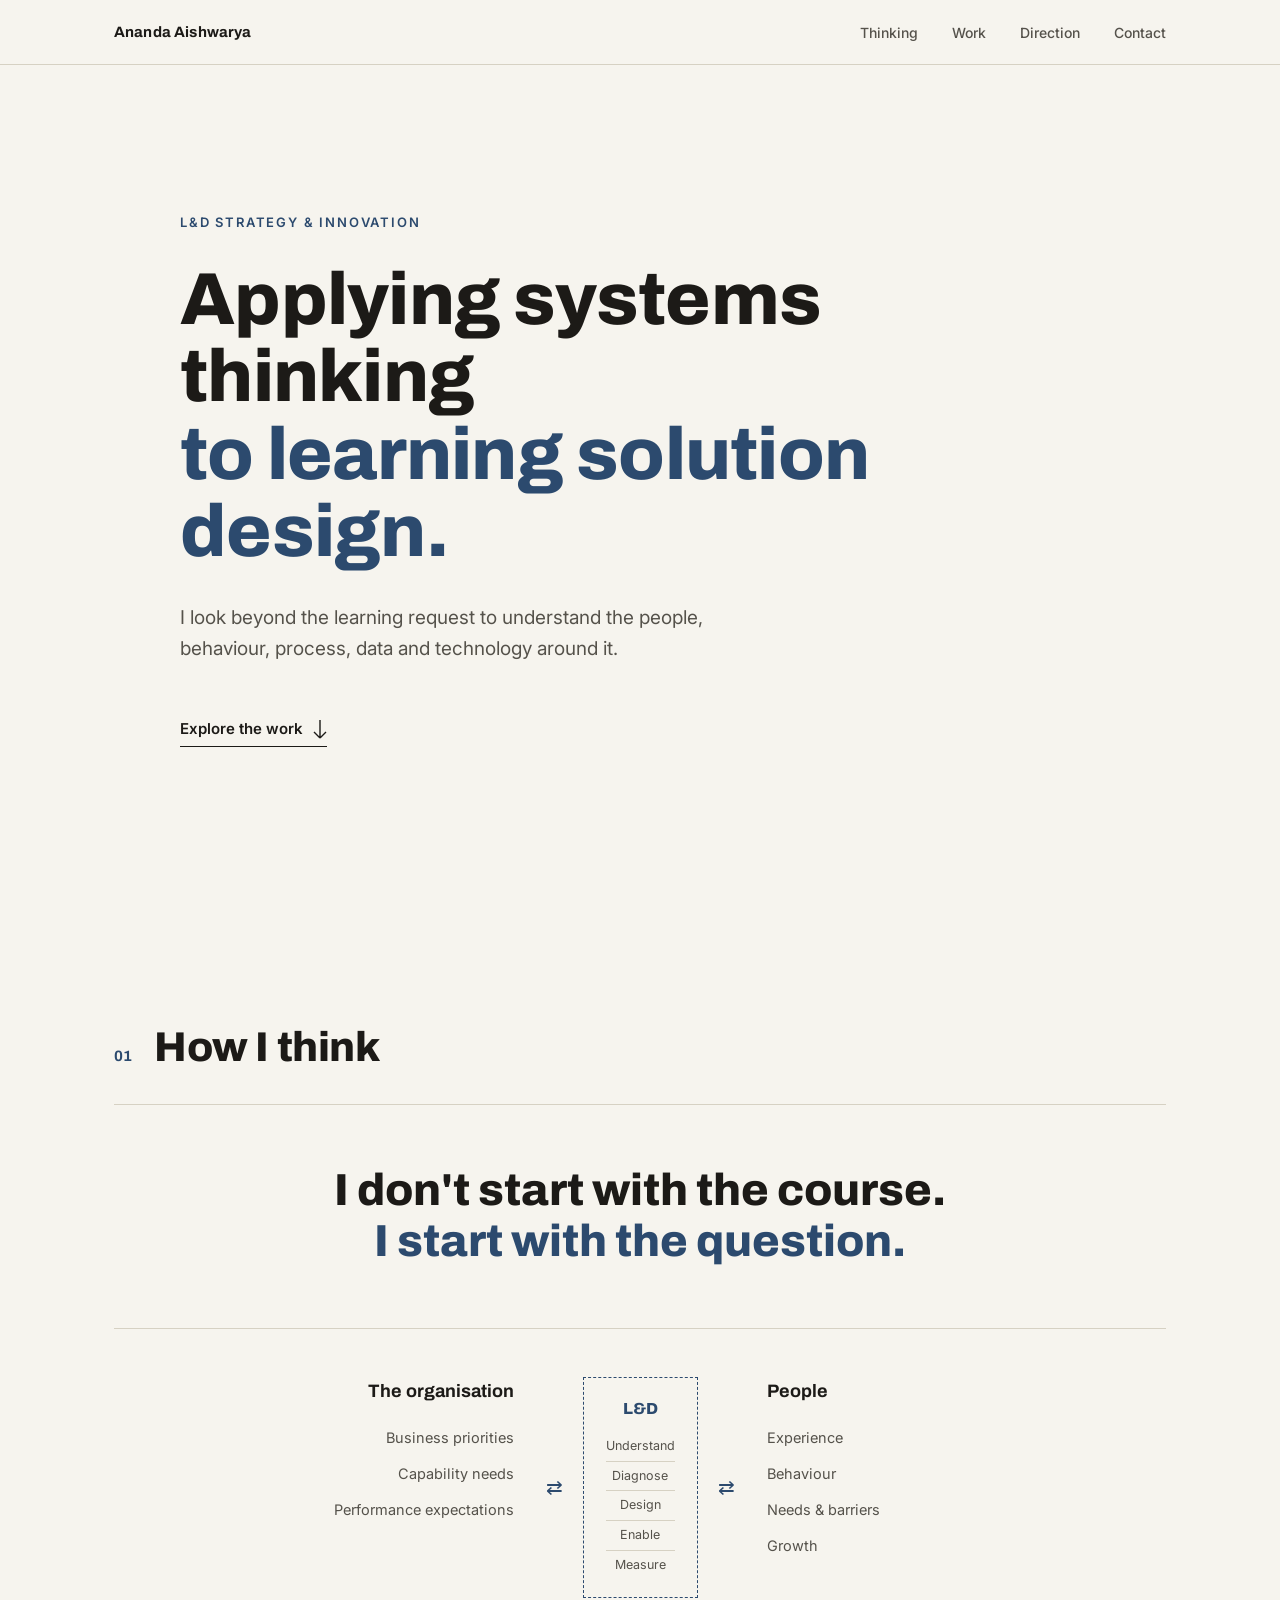
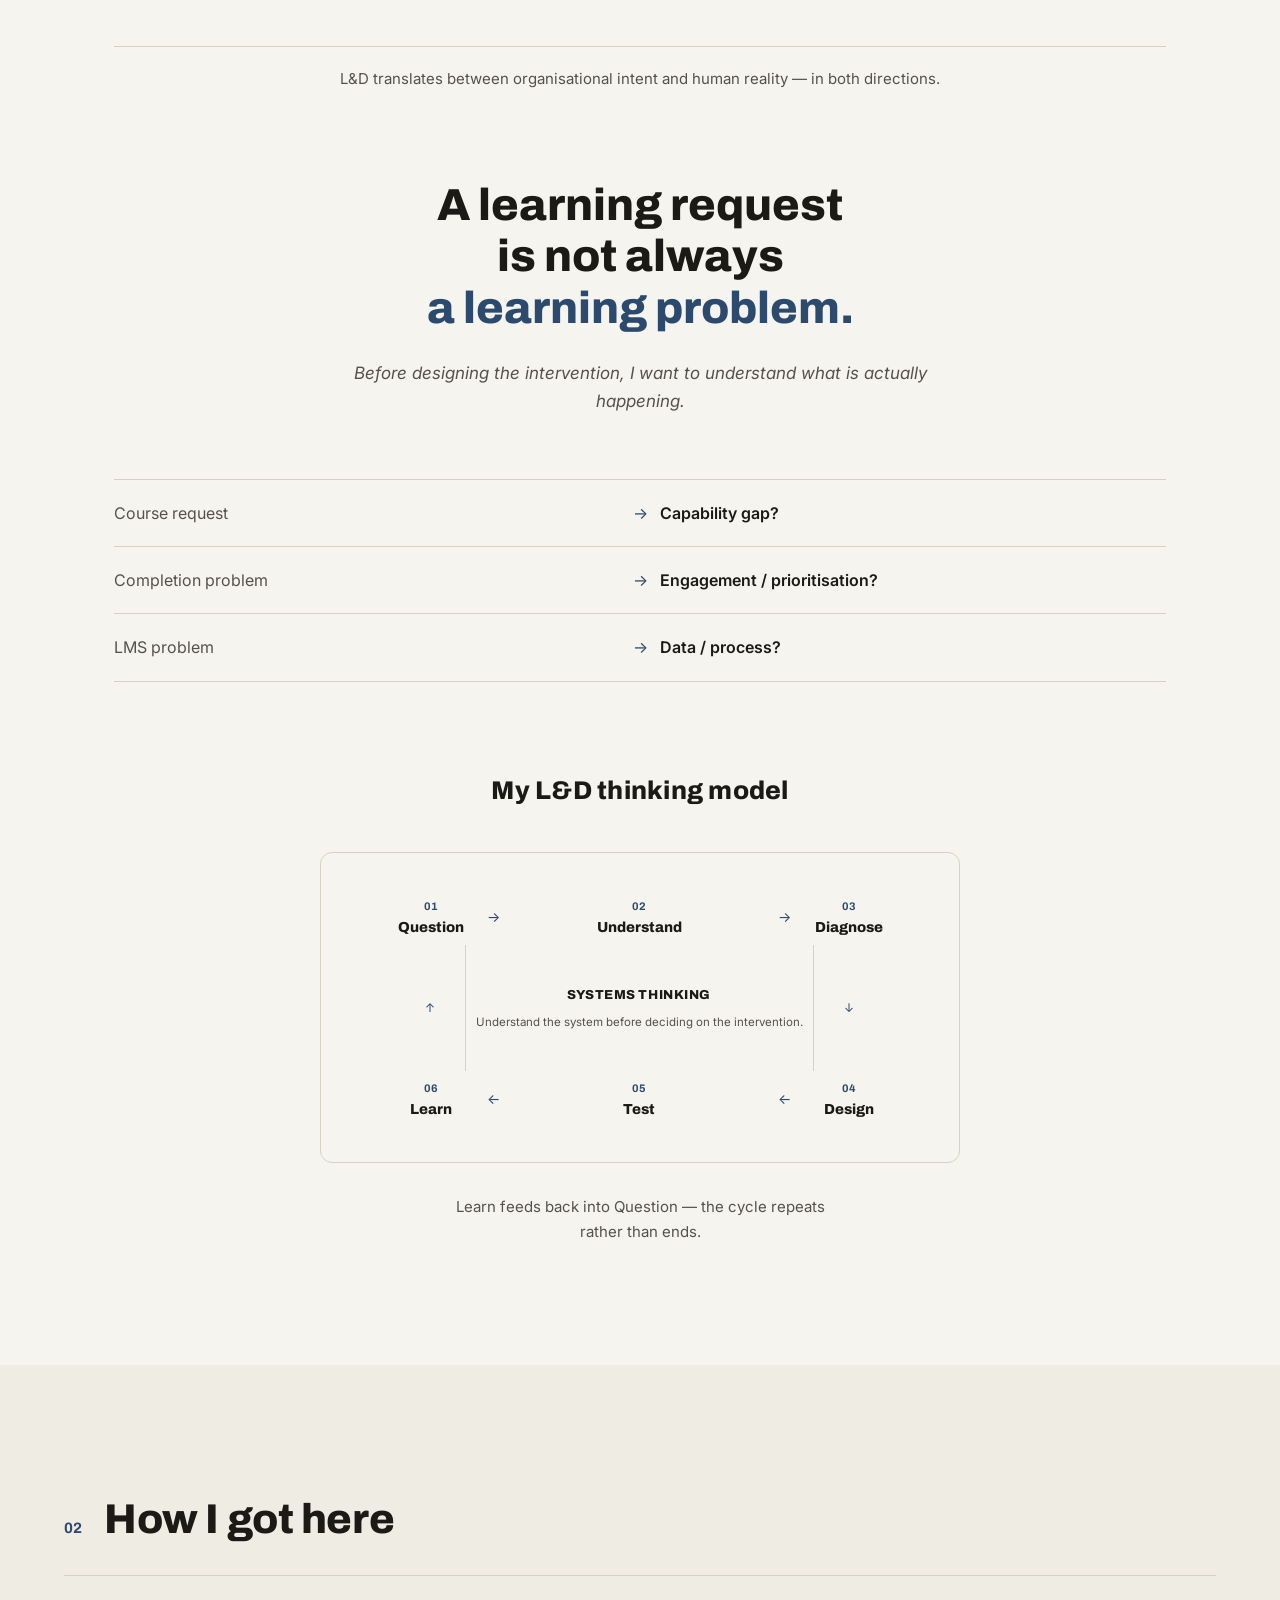
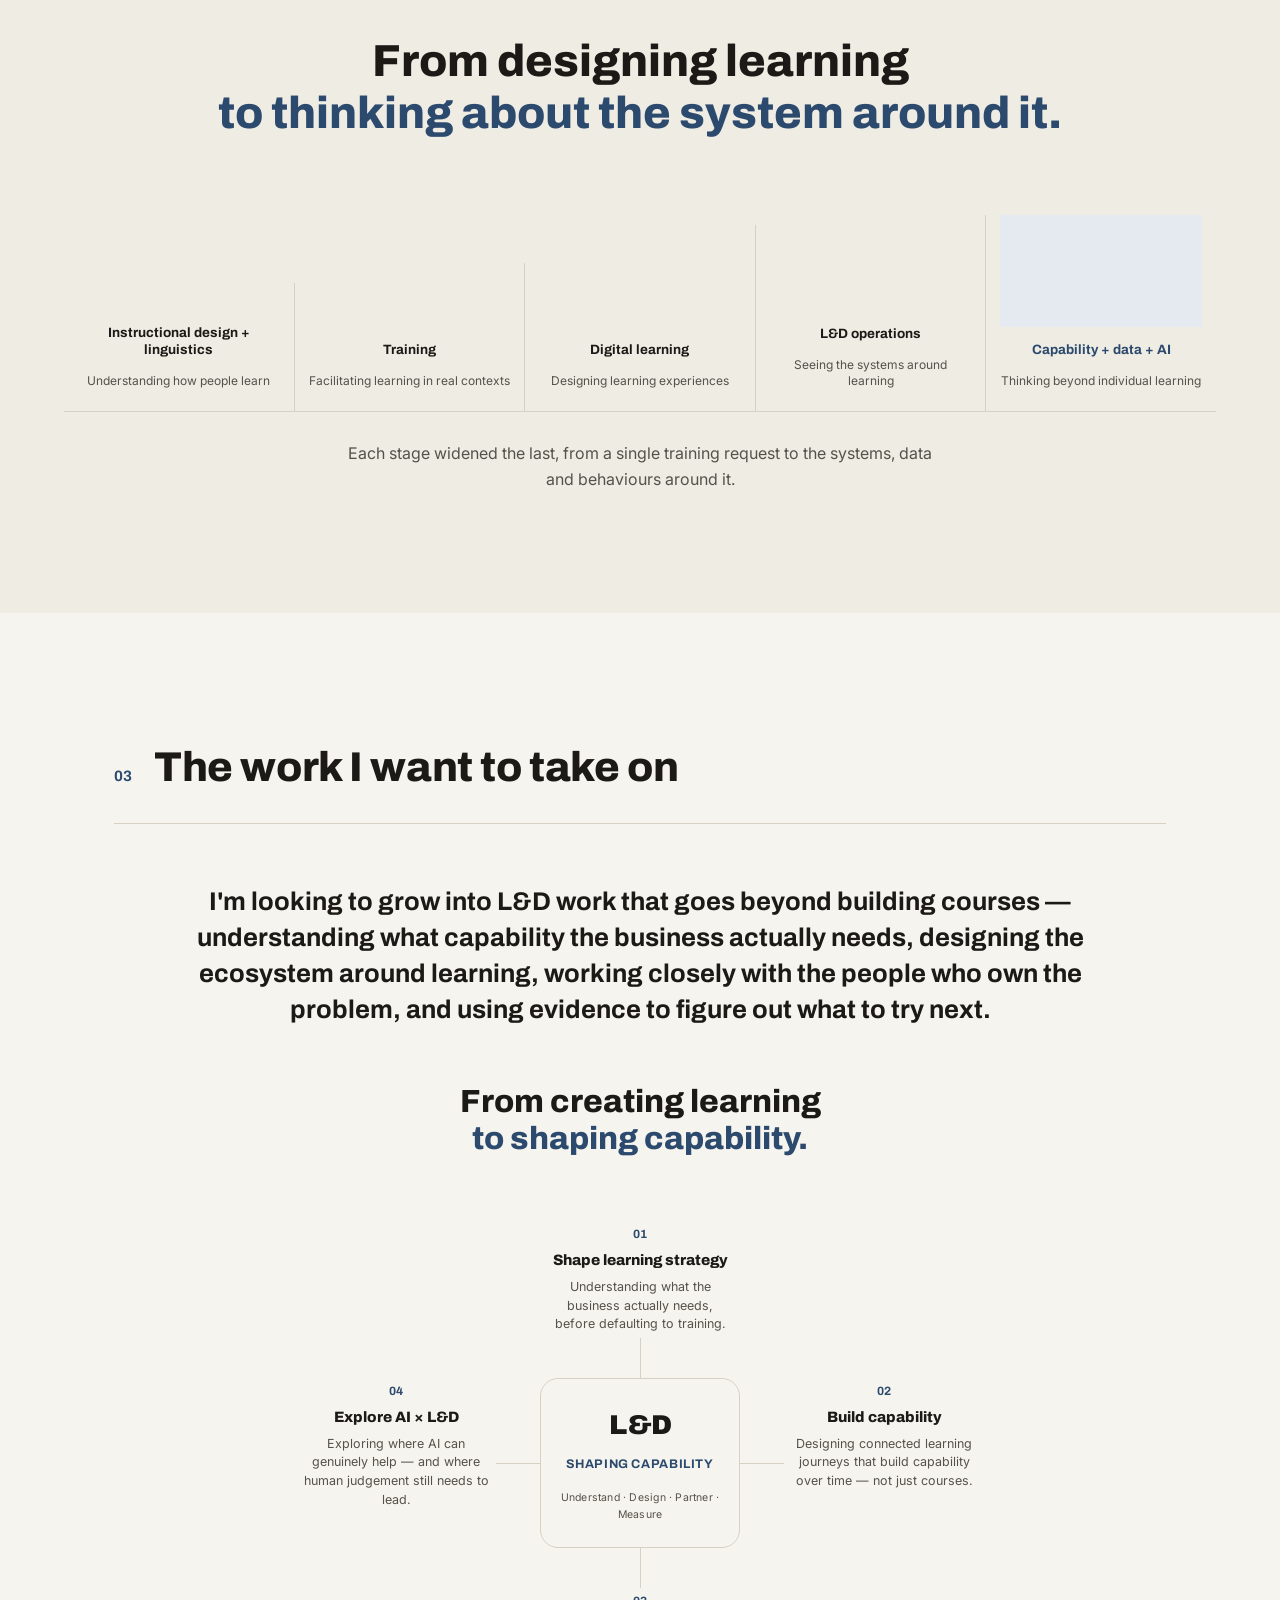
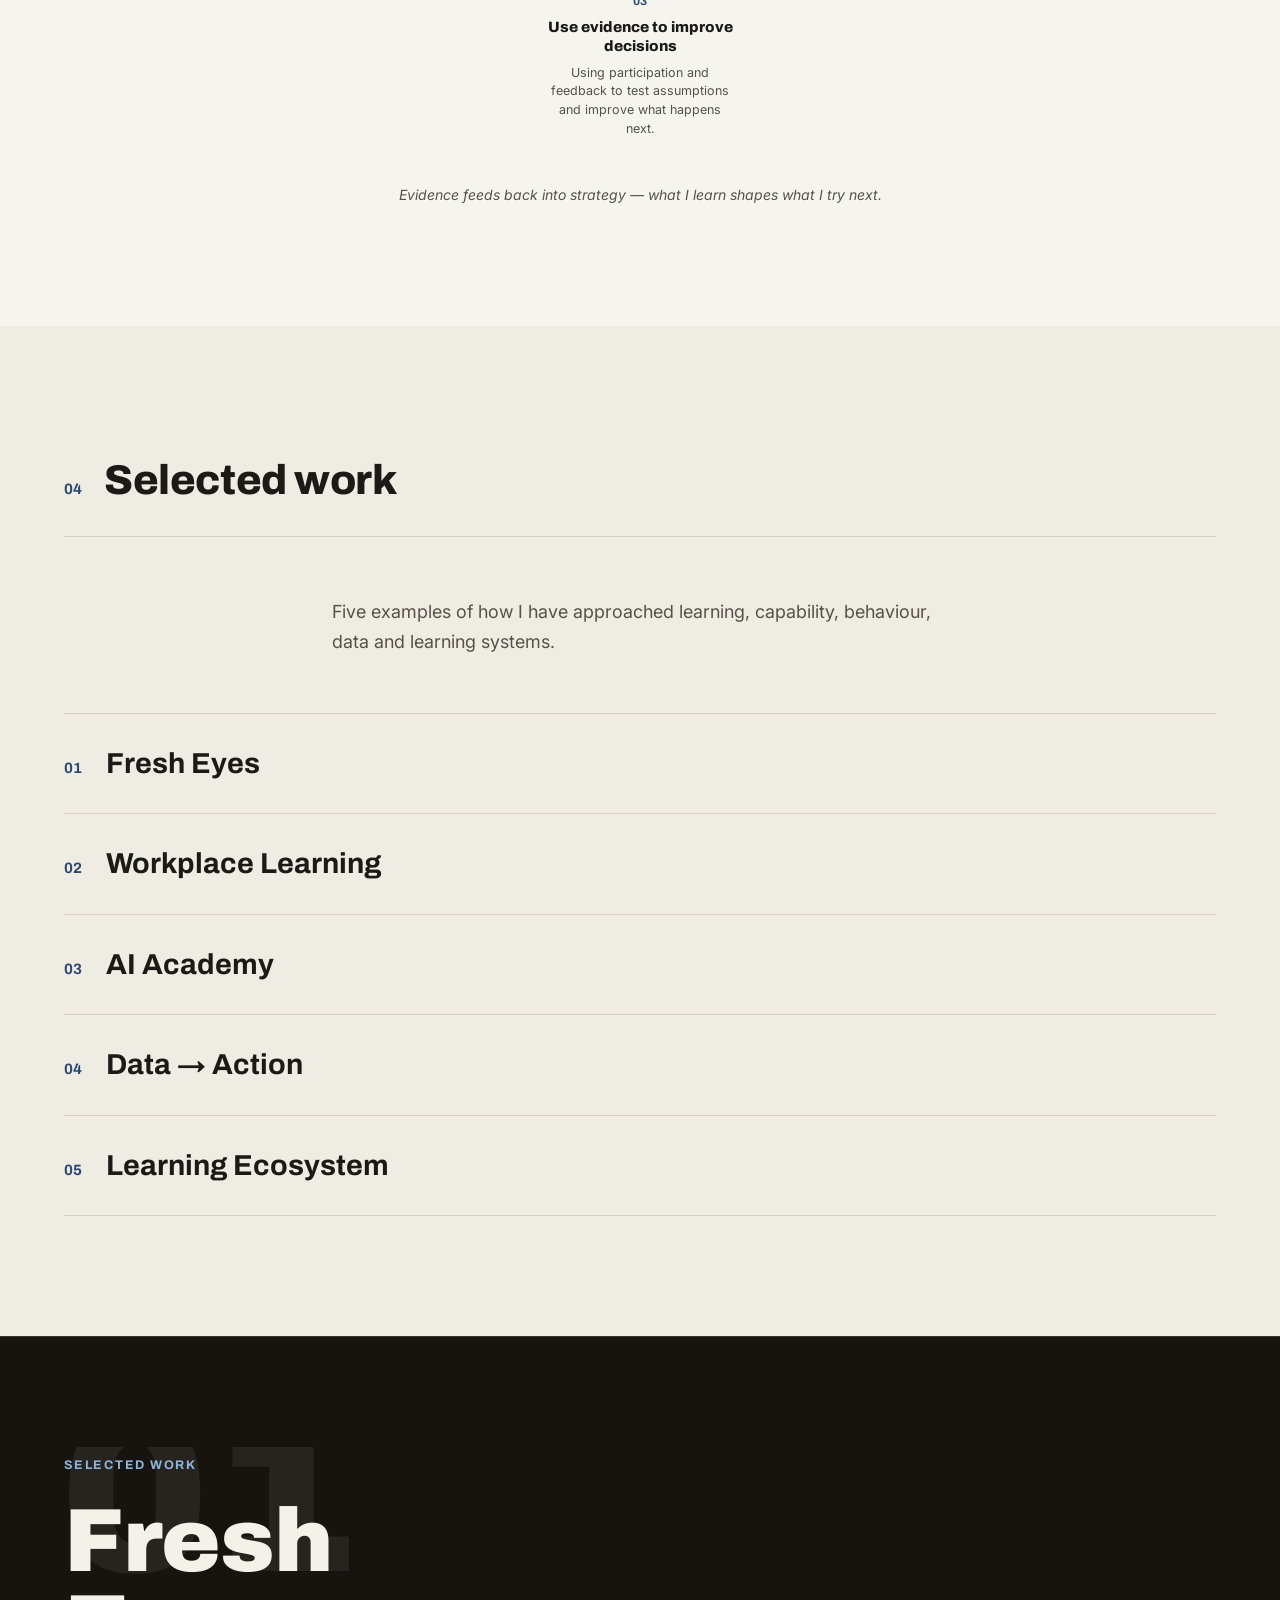
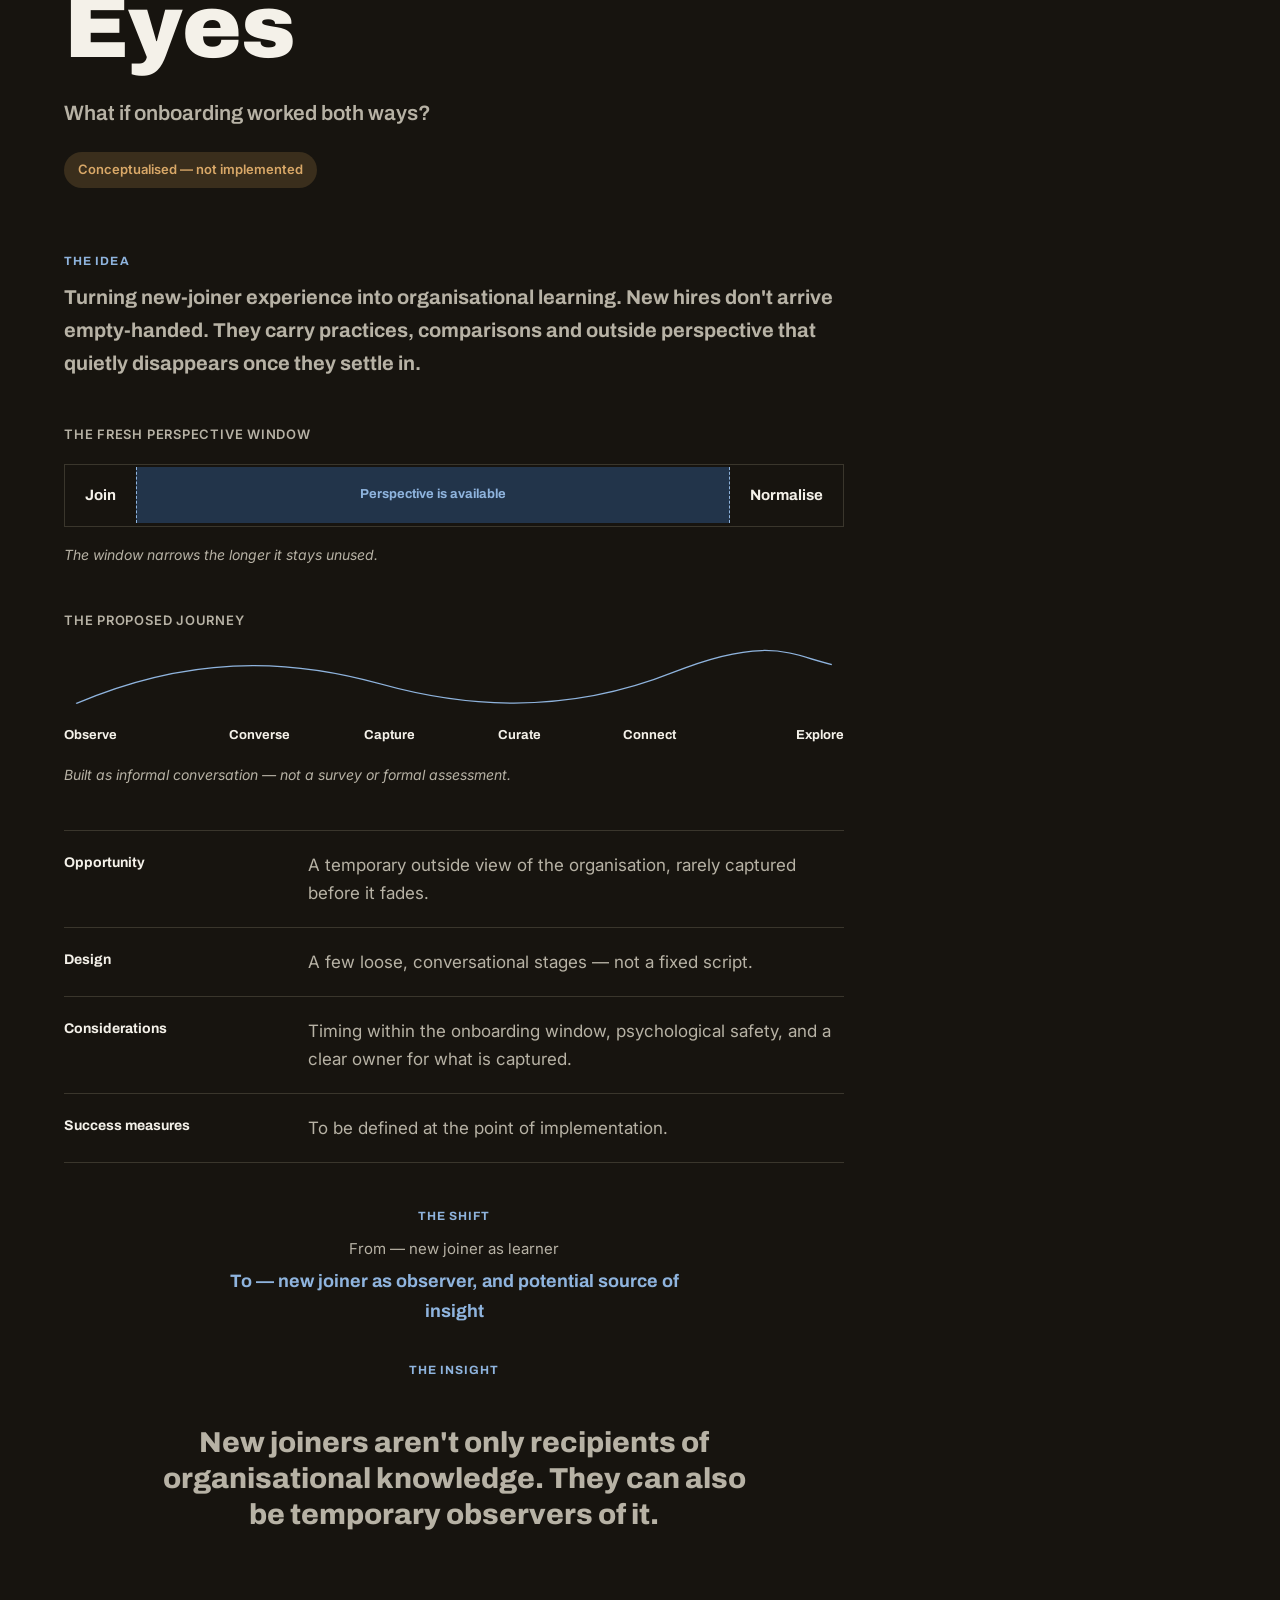
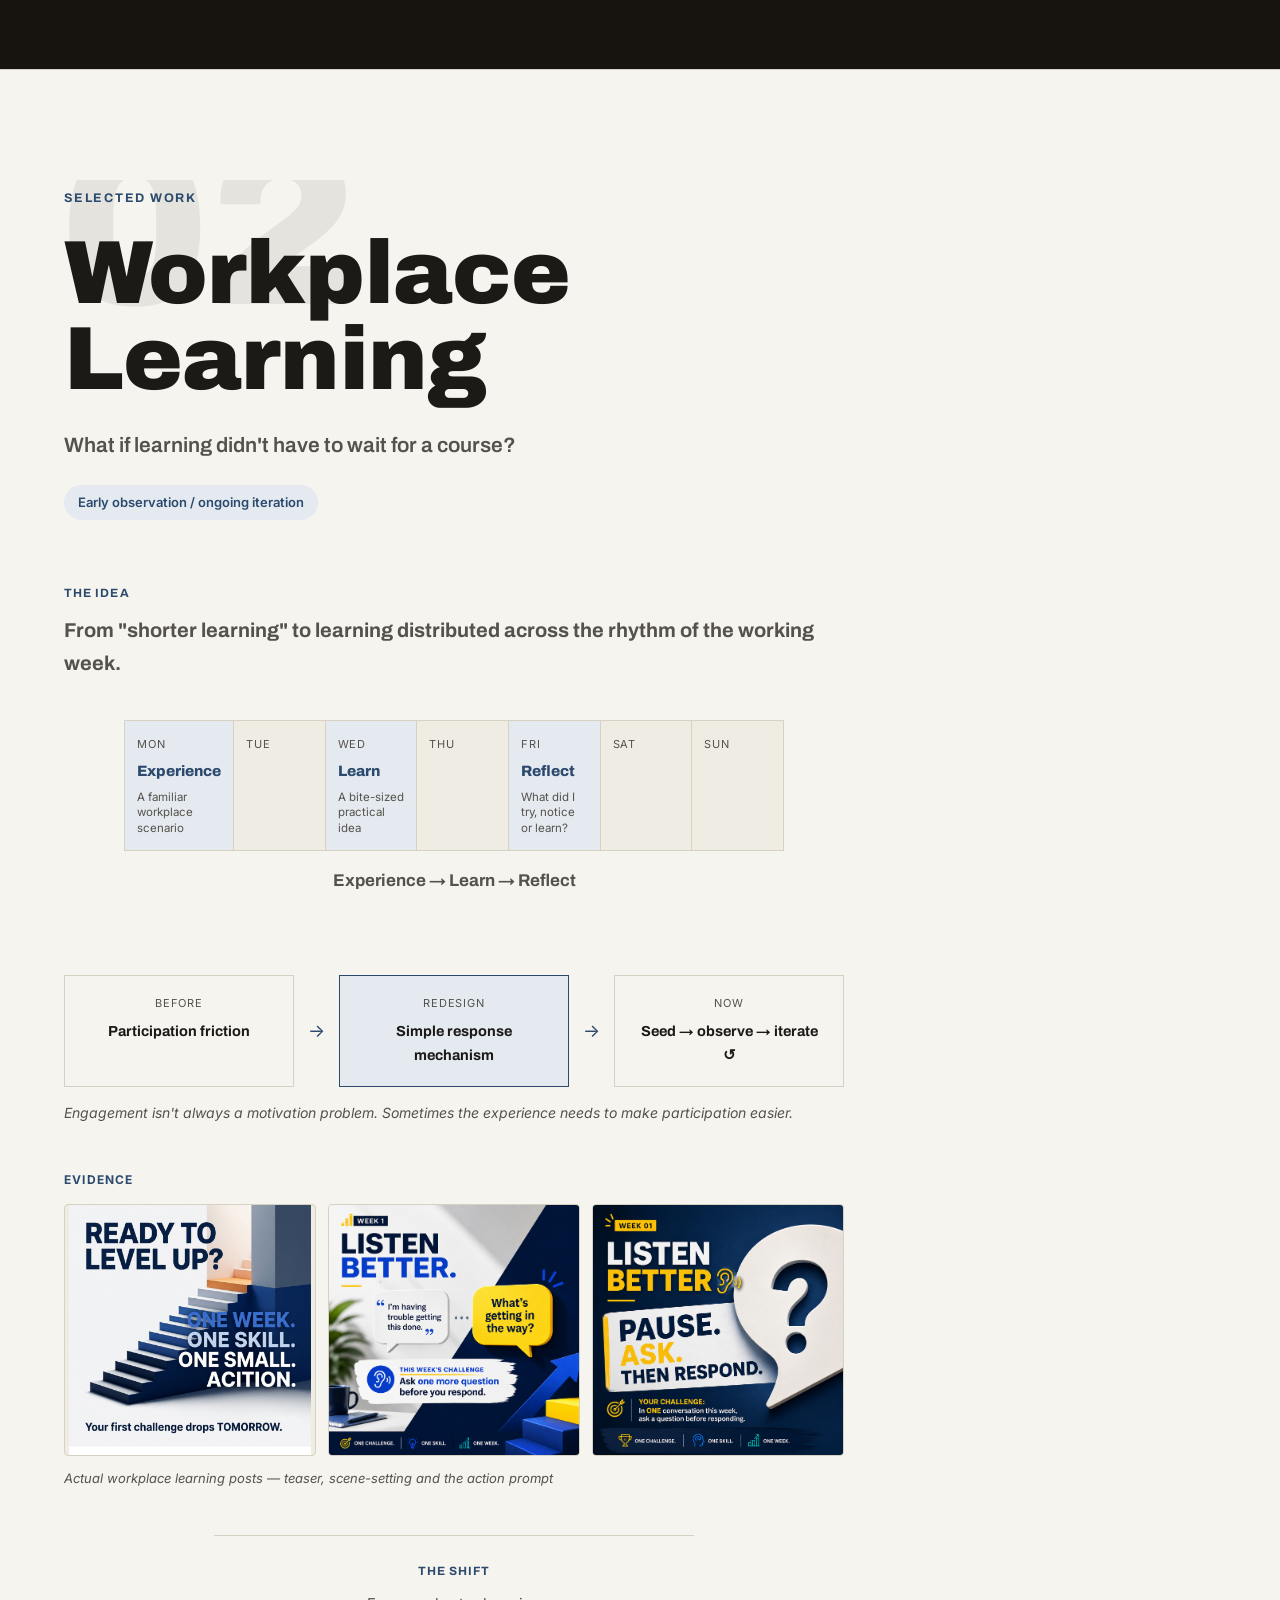
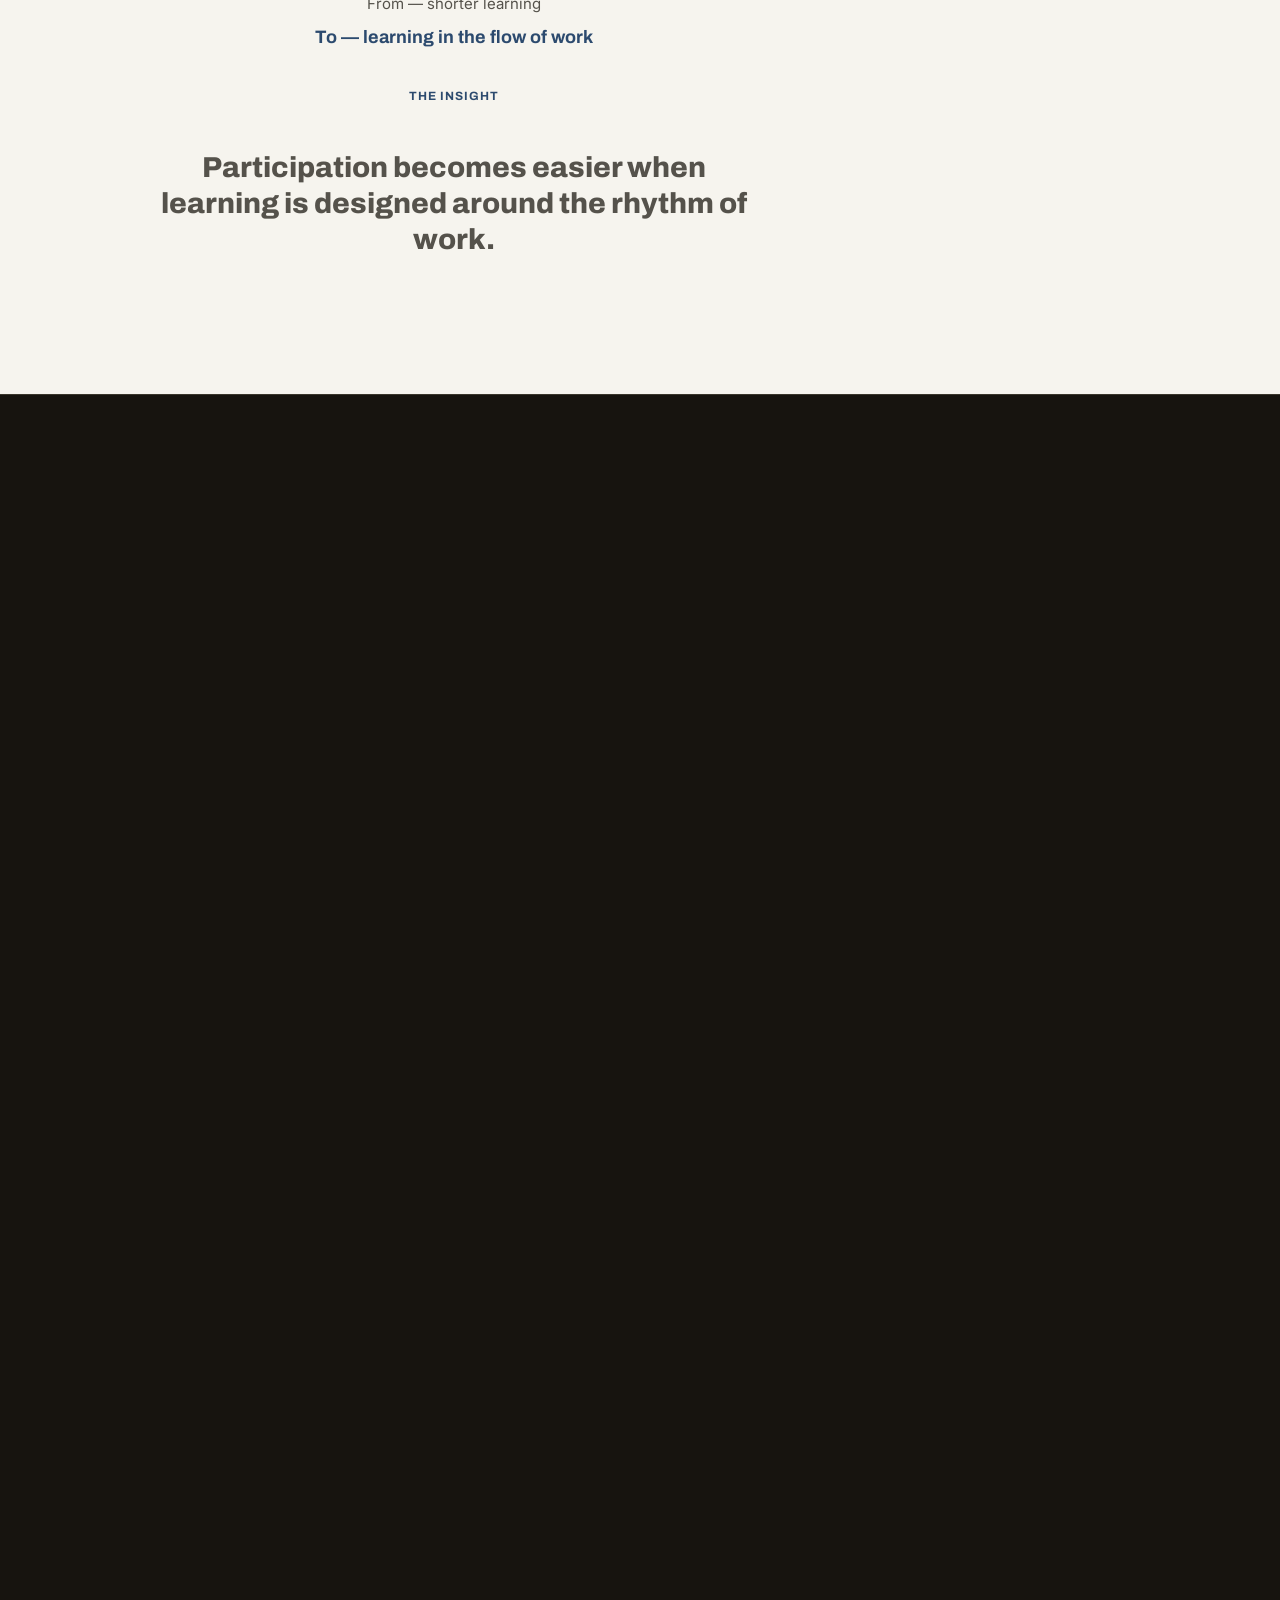
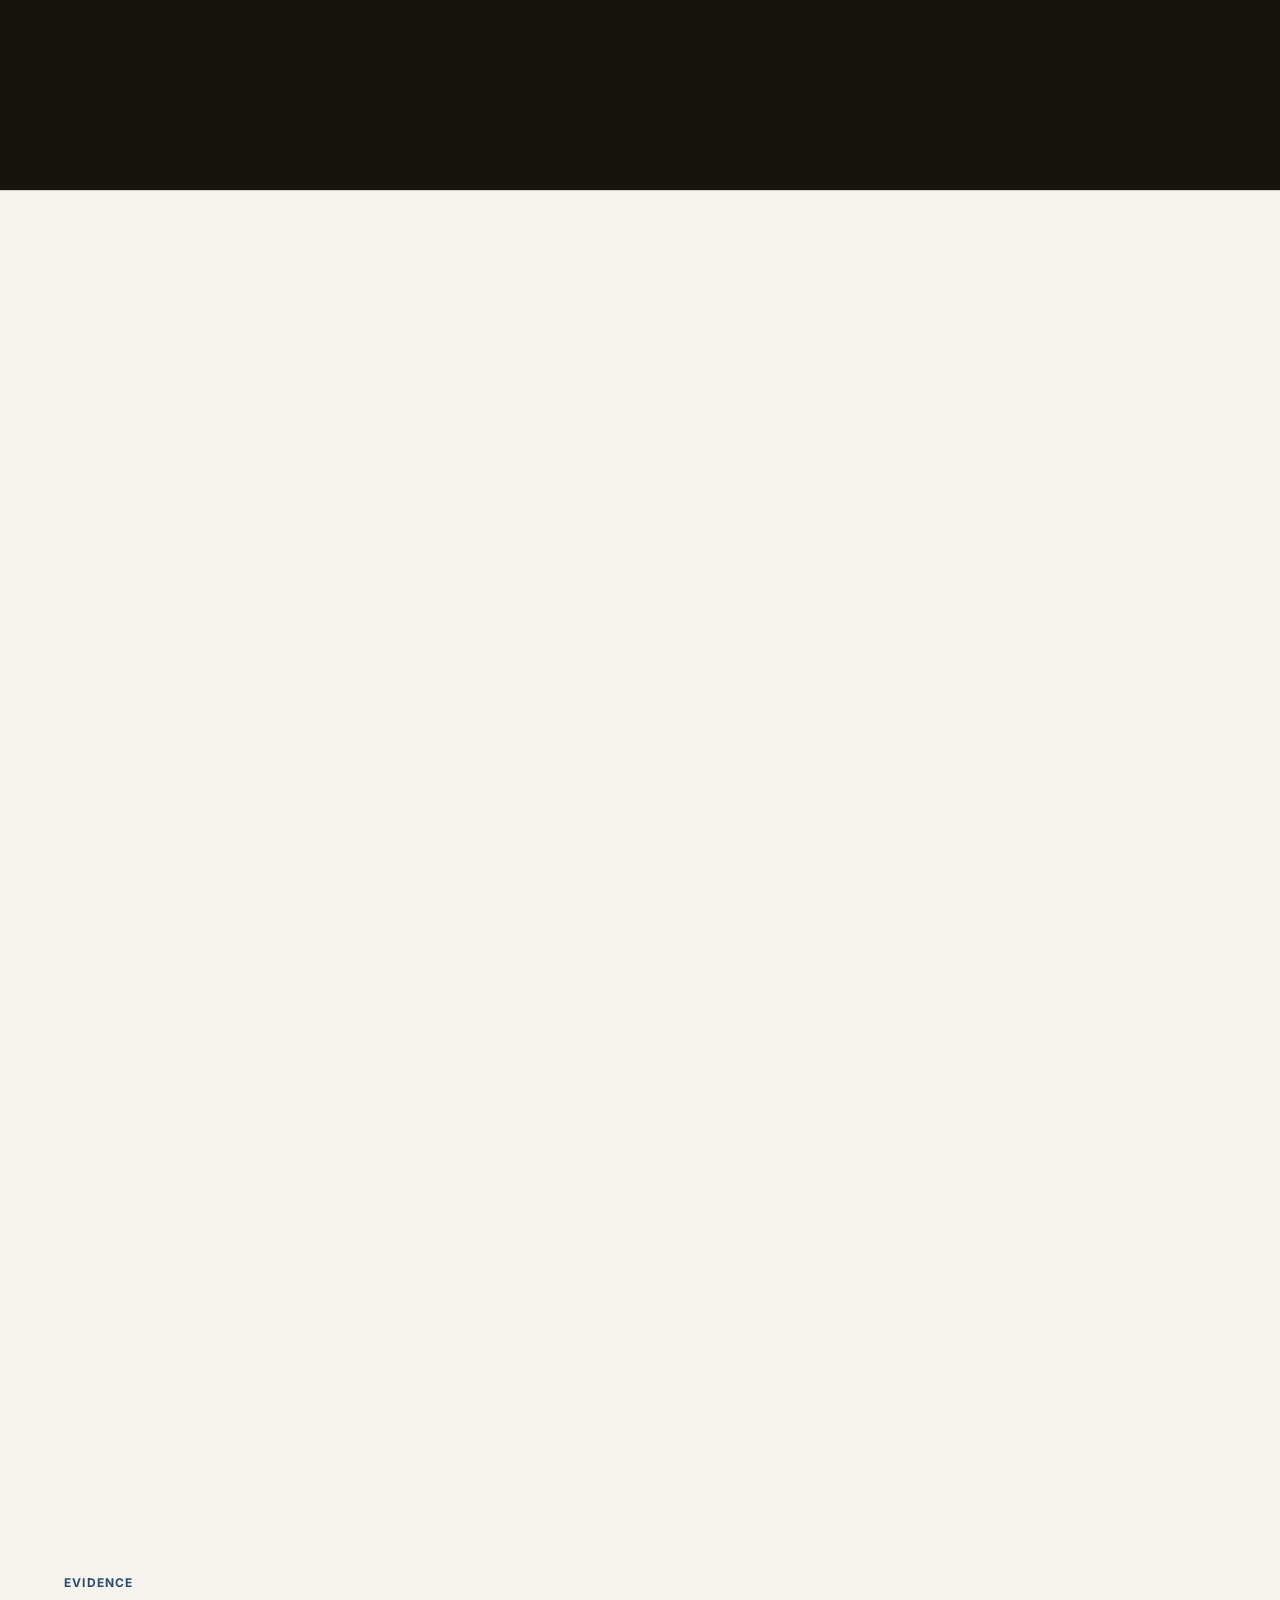
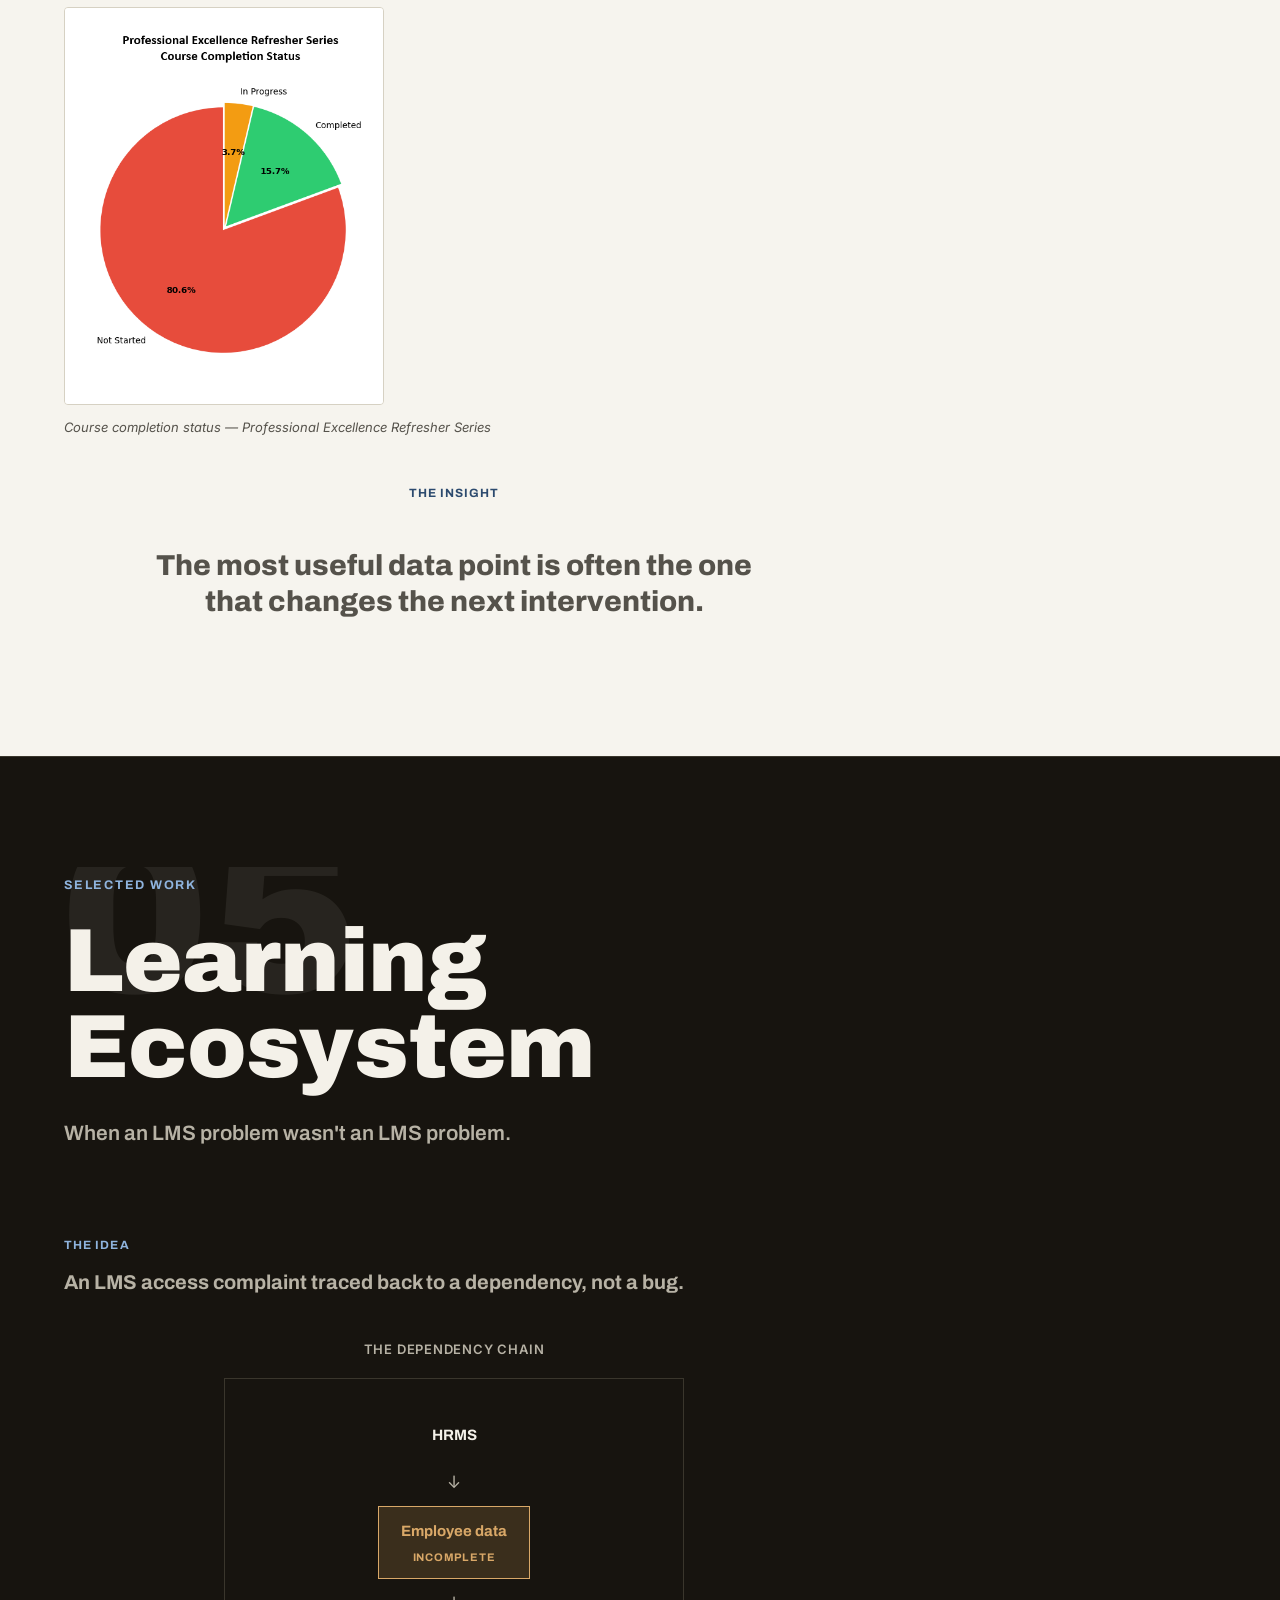
==== commit a2922fb4: "Add files via upload" ====
--- a/index.html
+++ b/index.html
@@ -382,14 +382,14 @@
       <figure class="evidence-block evidence-hero reveal">
         <span class="evidence-eyebrow">Evidence</span>
         <div class="evidence-gallery">
-          <button type="button" class="evidence-thumb" data-full="images/case02-1-teaser.png" data-caption="Workplace learning — teaser post, Week 1: Listen better.">
-            <img src="images/case02-1-teaser.png" alt="Workplace learning teaser post: Listen Better, Week 1 challenge — ask one more question before you respond." loading="lazy">
+          <button type="button" class="evidence-thumb" data-full="images/CASE02%20Img%201%20Teaser.png" data-caption="Workplace learning — teaser post, Week 1: Listen better.">
+            <img src="images/CASE02%20Img%201%20Teaser.png" alt="Workplace learning teaser post: Listen Better, Week 1 challenge — ask one more question before you respond." loading="lazy">
           </button>
-          <button type="button" class="evidence-thumb" data-full="images/case02-2-setting-the-scene.png" data-caption="Workplace learning — setting the scene, Week 1: Listen better.">
-            <img src="images/case02-2-setting-the-scene.png" alt="Workplace learning post: Listen Better — pause, ask, then respond challenge for one conversation this week." loading="lazy">
+          <button type="button" class="evidence-thumb" data-full="images/CASE%2002%20Img%202%20Setting%20the%20scene.png" data-caption="Workplace learning — setting the scene, Week 1: Listen better.">
+            <img src="images/CASE%2002%20Img%202%20Setting%20the%20scene.png" alt="Workplace learning post: Listen Better — pause, ask, then respond challenge for one conversation this week." loading="lazy">
           </button>
-          <button type="button" class="evidence-thumb" data-full="images/case02-3-action-based-learning.png" data-caption="Workplace learning — action-based learning prompt.">
-            <img src="images/case02-3-action-based-learning.png" alt="Workplace learning post: Ready to level up — one week, one skill, one small action." loading="lazy">
+          <button type="button" class="evidence-thumb" data-full="images/CASE%2002%20Img%203%20Action%20based%20learning.png" data-caption="Workplace learning — action-based learning prompt.">
+            <img src="images/CASE%2002%20Img%203%20Action%20based%20learning.png" alt="Workplace learning post: Ready to level up — one week, one skill, one small action." loading="lazy">
           </button>
         </div>
         <figcaption>Actual workplace learning posts — teaser, scene-setting and the action prompt</figcaption>
@@ -454,8 +454,8 @@
       <figure class="evidence-block reveal">
         <span class="evidence-eyebrow">Evidence</span>
         <div class="evidence-gallery evidence-gallery-single">
-          <button type="button" class="evidence-thumb" data-full="images/case03-ai-academy-learning-journey.png" data-caption="AI Academy — the learning journey, from AI Explorer to AI Guardian.">
-            <img src="images/case03-ai-academy-learning-journey.png" alt="AI Academy learning journey poster: four levels — AI Explorer, AI Whisperer, AI Collaborator, AI Guardian." loading="lazy">
+          <button type="button" class="evidence-thumb" data-full="images/CASE%2003%20AI%20Academy%20Learning%20Journey.png" data-caption="AI Academy — the learning journey, from AI Explorer to AI Guardian.">
+            <img src="images/CASE%2003%20AI%20Academy%20Learning%20Journey.png" alt="AI Academy learning journey poster: four levels — AI Explorer, AI Whisperer, AI Collaborator, AI Guardian." loading="lazy">
           </button>
         </div>
         <figcaption>AI Academy course visual — the learning journey</figcaption>
@@ -534,8 +534,8 @@
       <figure class="evidence-block evidence-hero reveal">
         <span class="evidence-eyebrow">Evidence</span>
         <div class="evidence-gallery evidence-gallery-single">
-          <button type="button" class="evidence-thumb" data-full="images/case04-course-completion.png" data-caption="Course completion status — Professional Excellence Refresher Series.">
-            <img src="images/case04-course-completion.png" alt="Pie chart of course completion status: 80.6% not started, 15.7% completed, 3.7% in progress." loading="lazy">
+          <button type="button" class="evidence-thumb" data-full="images/CASE%2004%20Course%20completion.png" data-caption="Course completion status — Professional Excellence Refresher Series.">
+            <img src="images/CASE%2004%20Course%20completion.png" alt="Pie chart of course completion status: 80.6% not started, 15.7% completed, 3.7% in progress." loading="lazy">
           </button>
         </div>
         <figcaption>Course completion status — Professional Excellence Refresher Series</figcaption>
@@ -622,6 +622,7 @@
       <div class="contact-links">
         <a href="mailto:anandaishwarya96@gmail.com">anandaishwarya96@gmail.com</a>
         <a href="https://www.linkedin.com/in/ananda-aishwarya-0456731b7/" target="_blank" rel="noopener noreferrer">LinkedIn ↗</a>
+        <a href="resume/Ananda_Aishwarya_L%26D.pdf" target="_blank" rel="noopener noreferrer">Resume ↗</a>
       </div>
     </div>
   </footer>
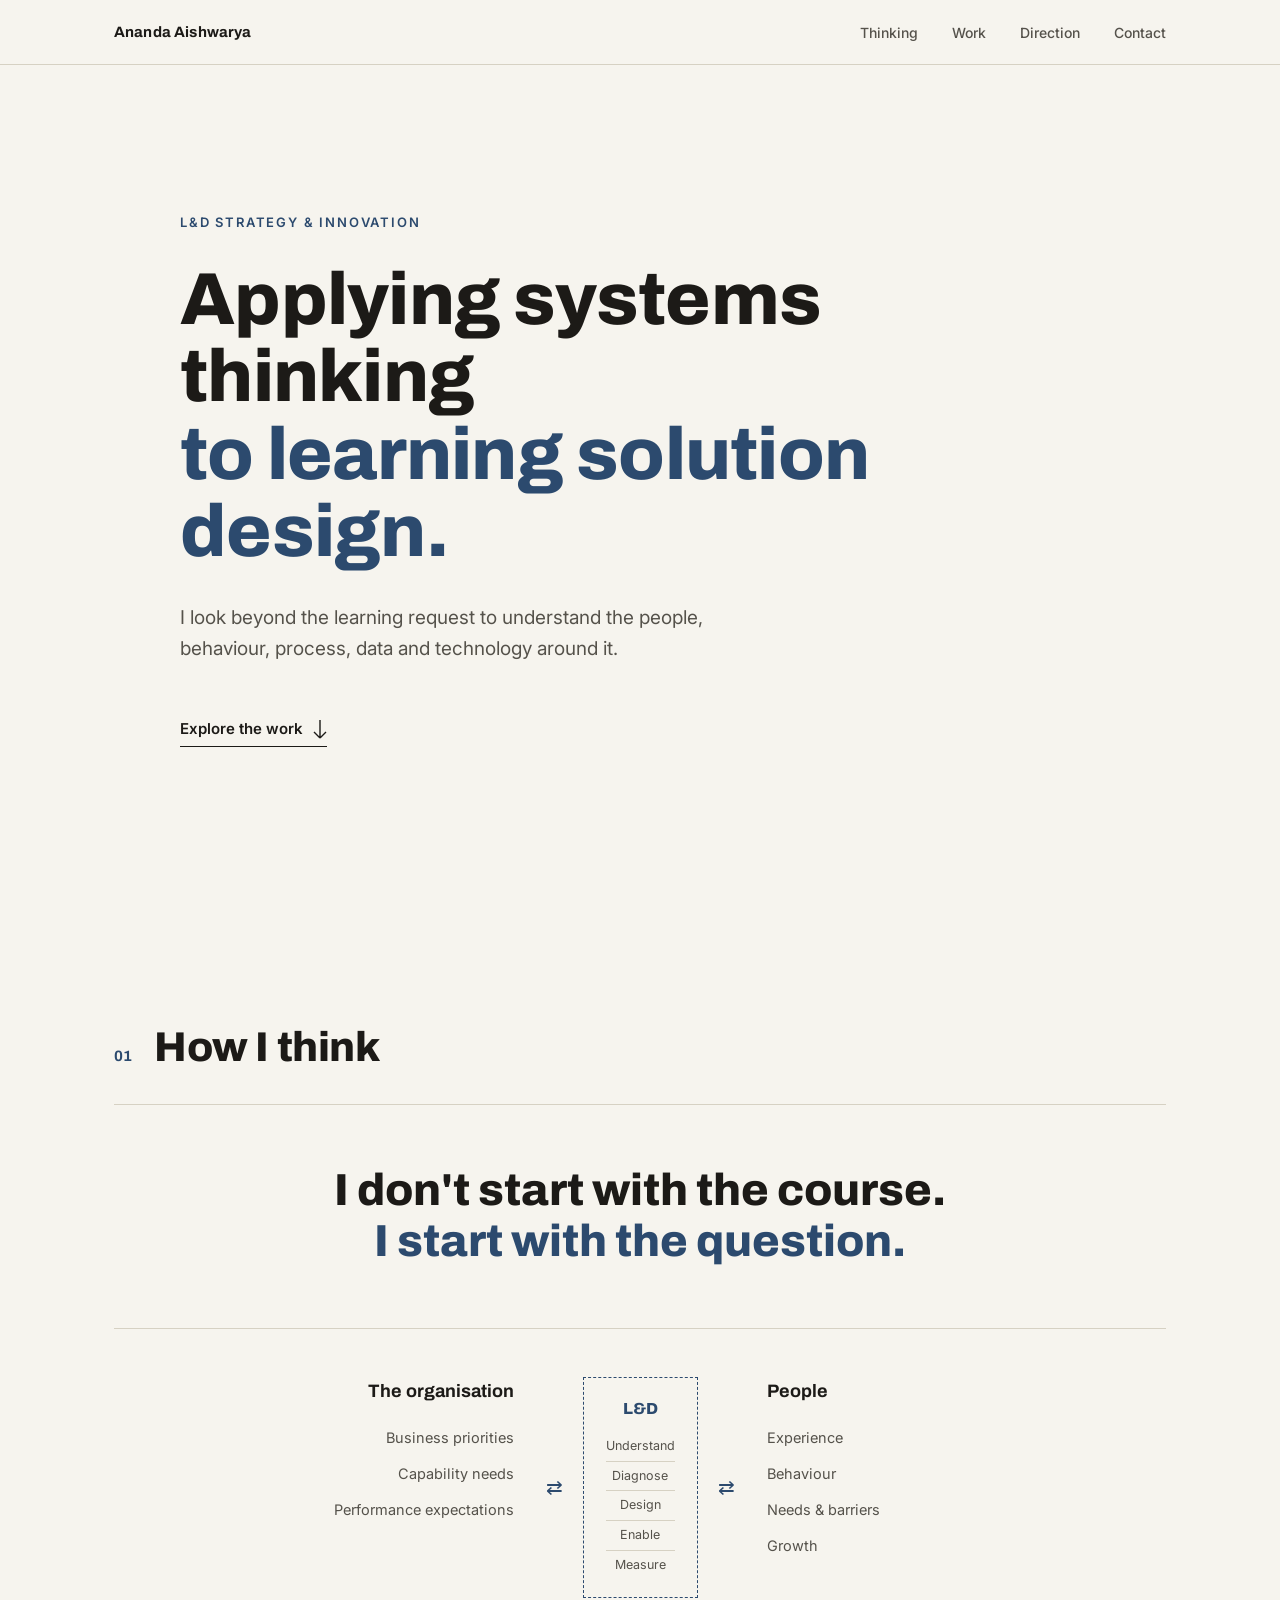
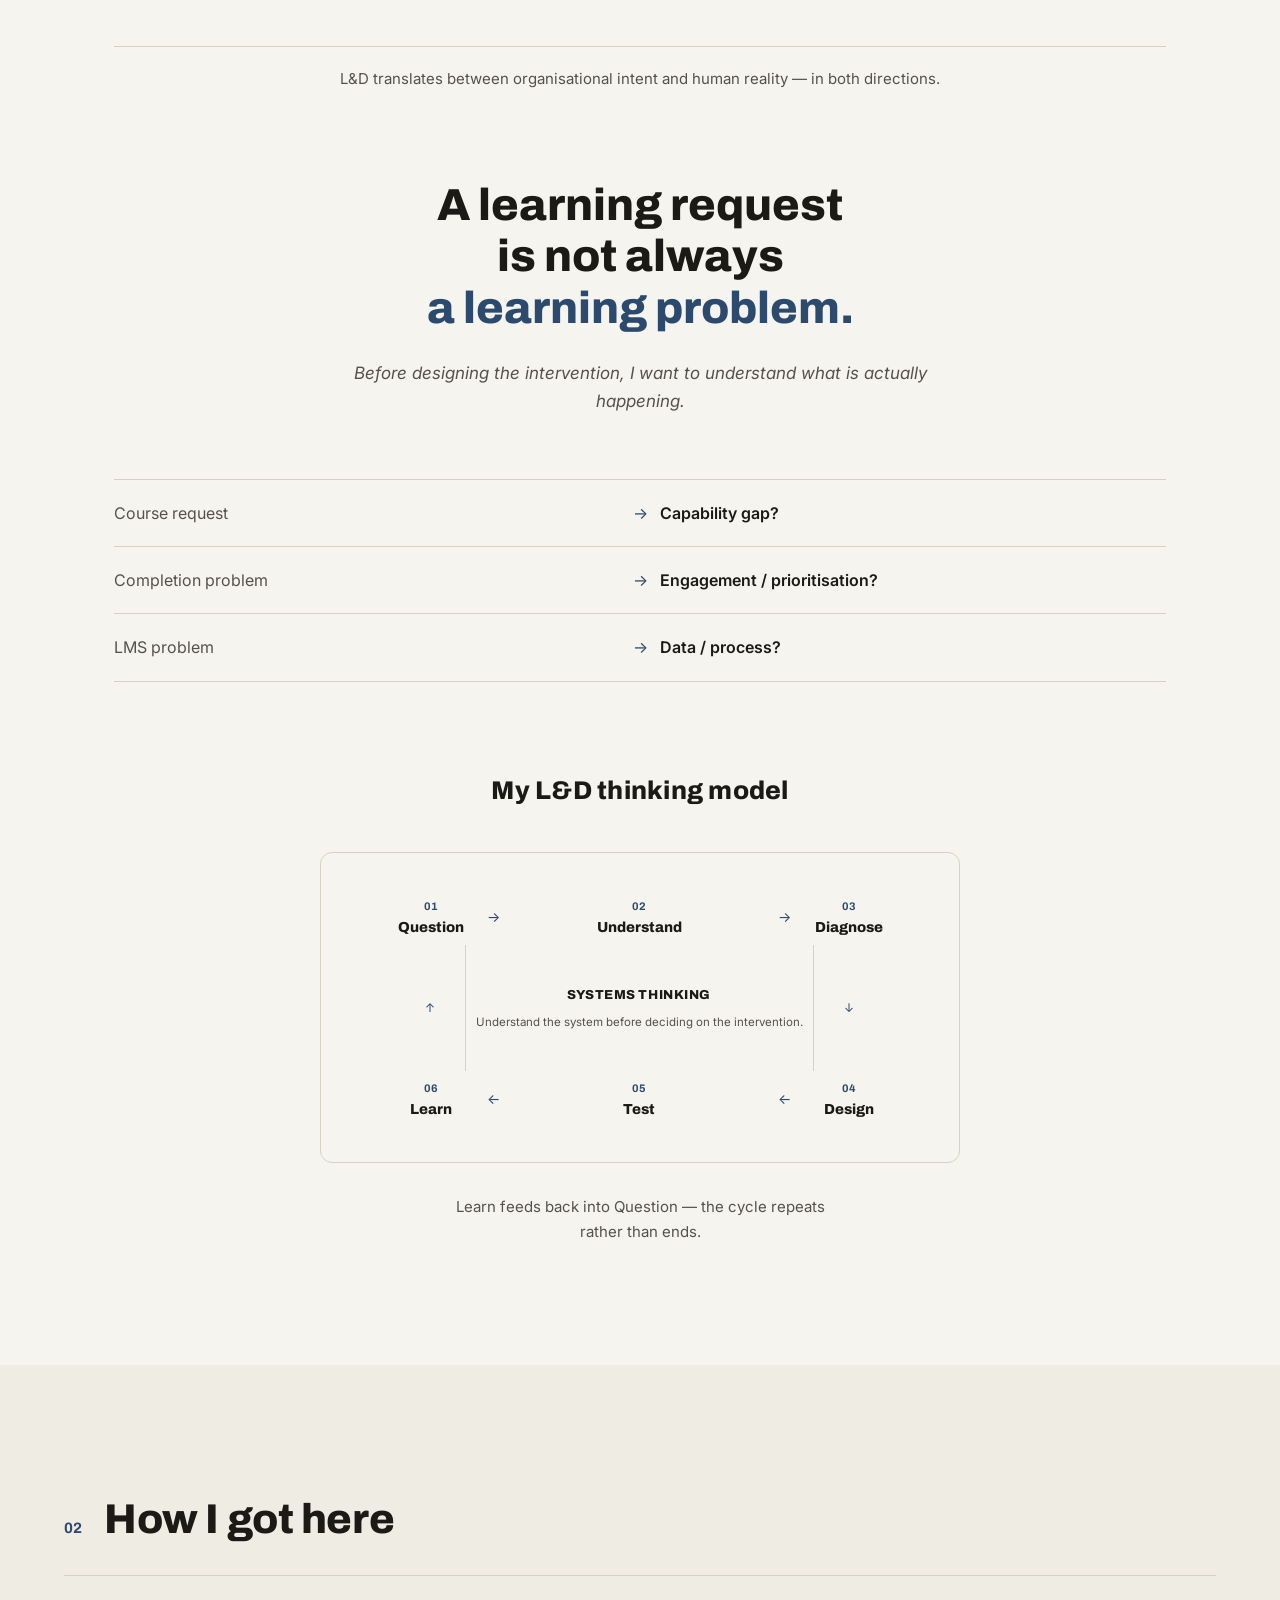
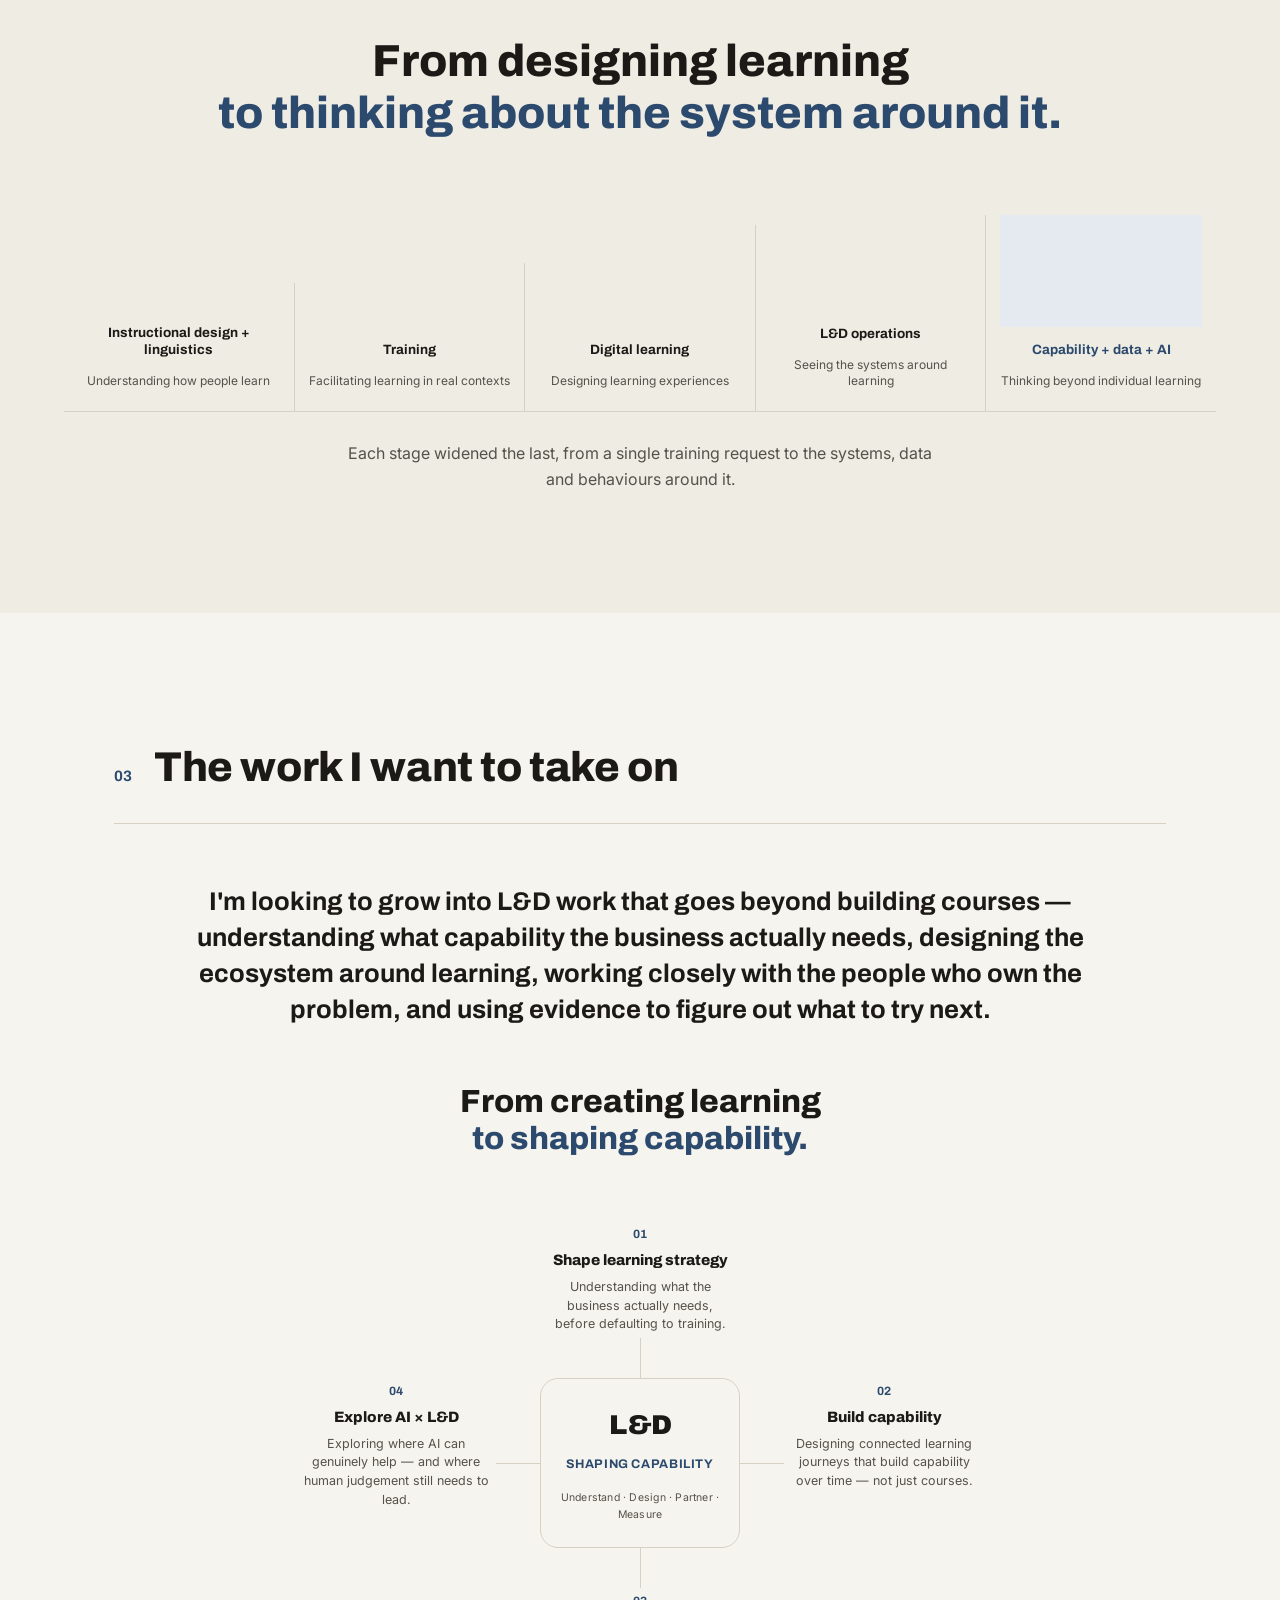
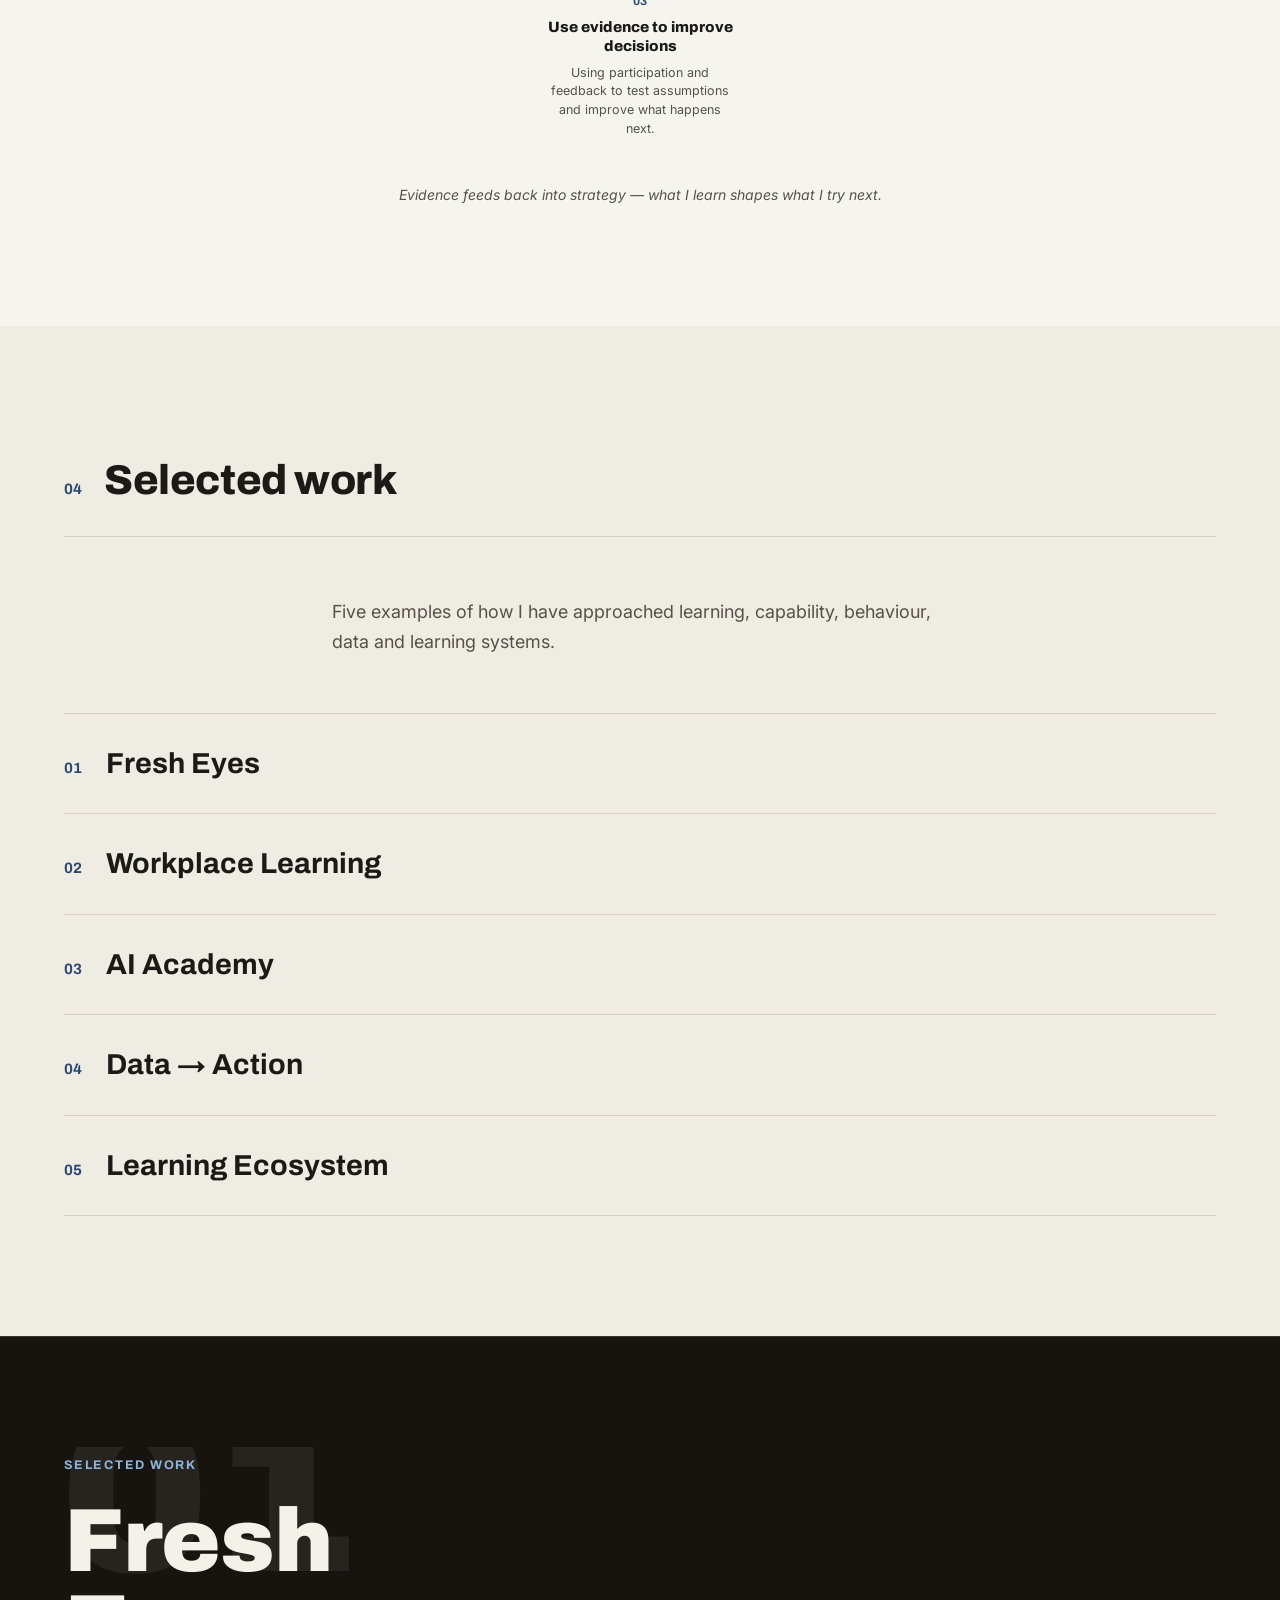
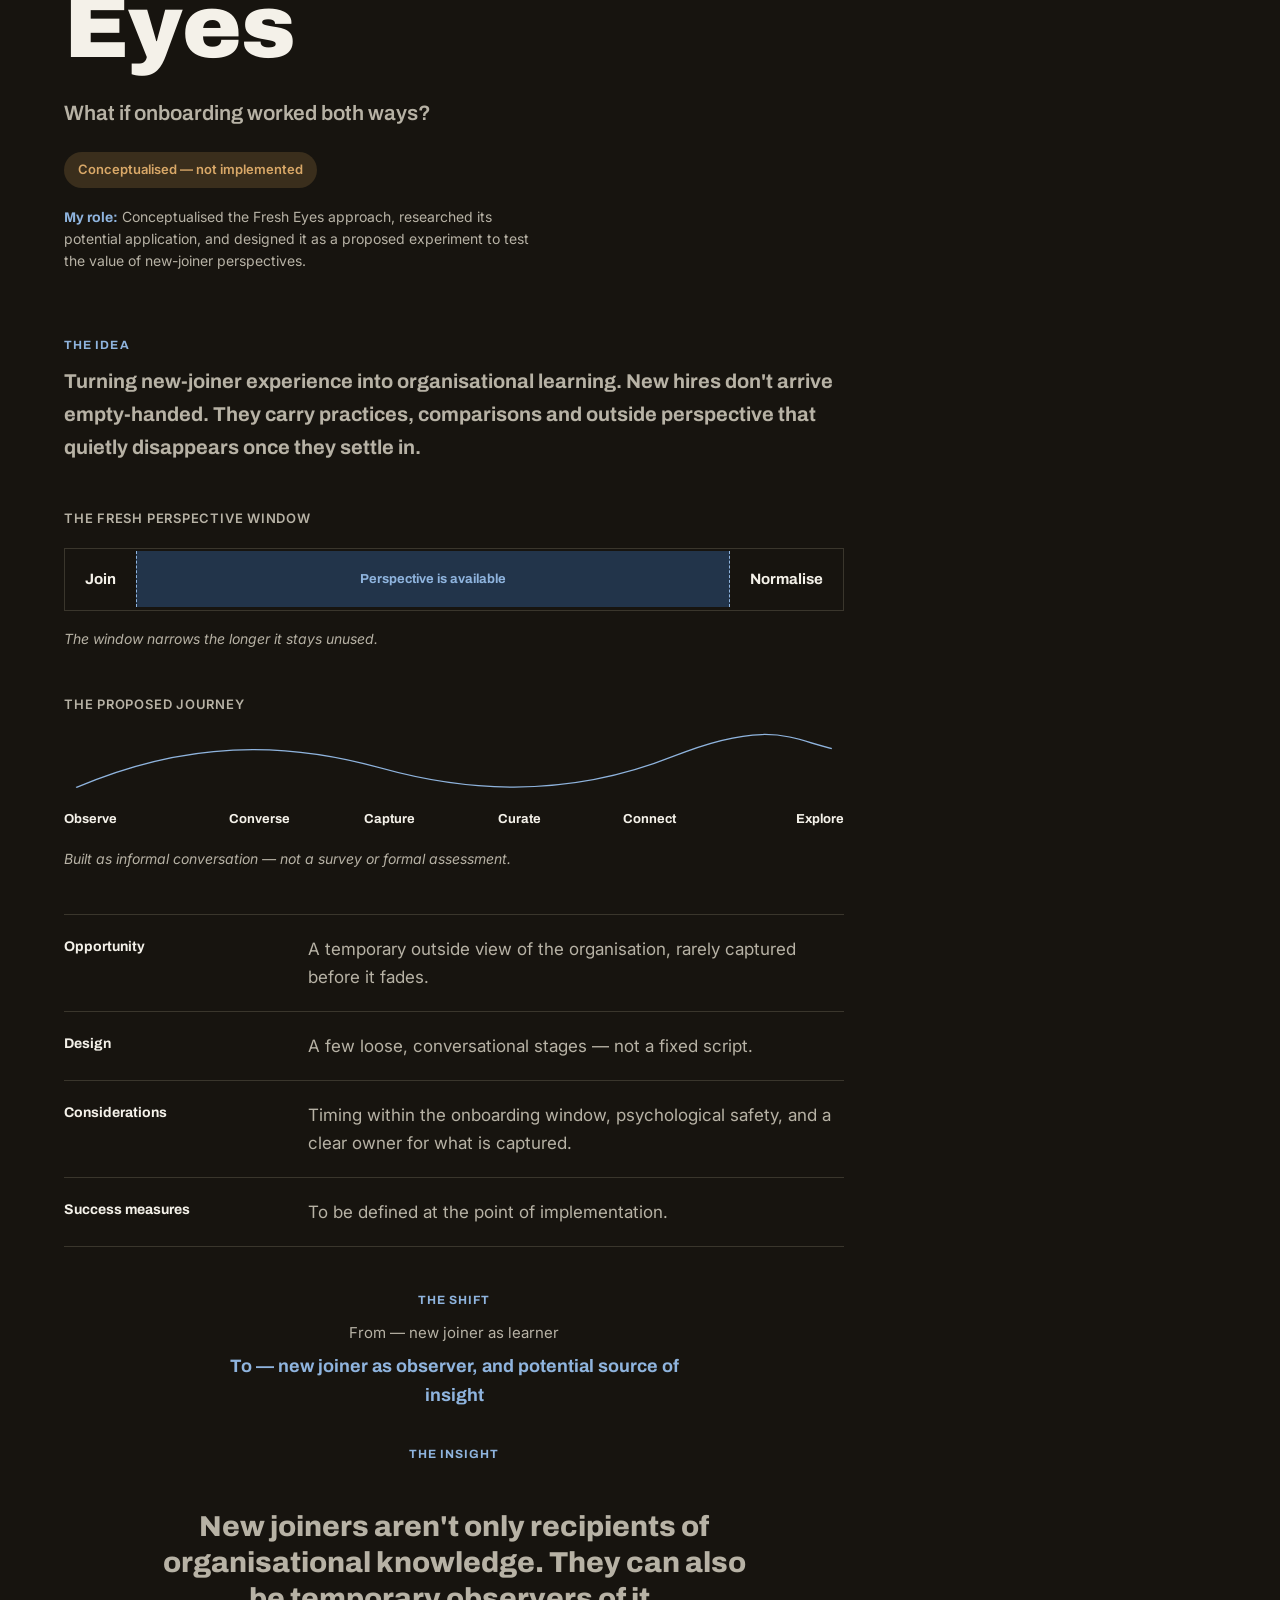
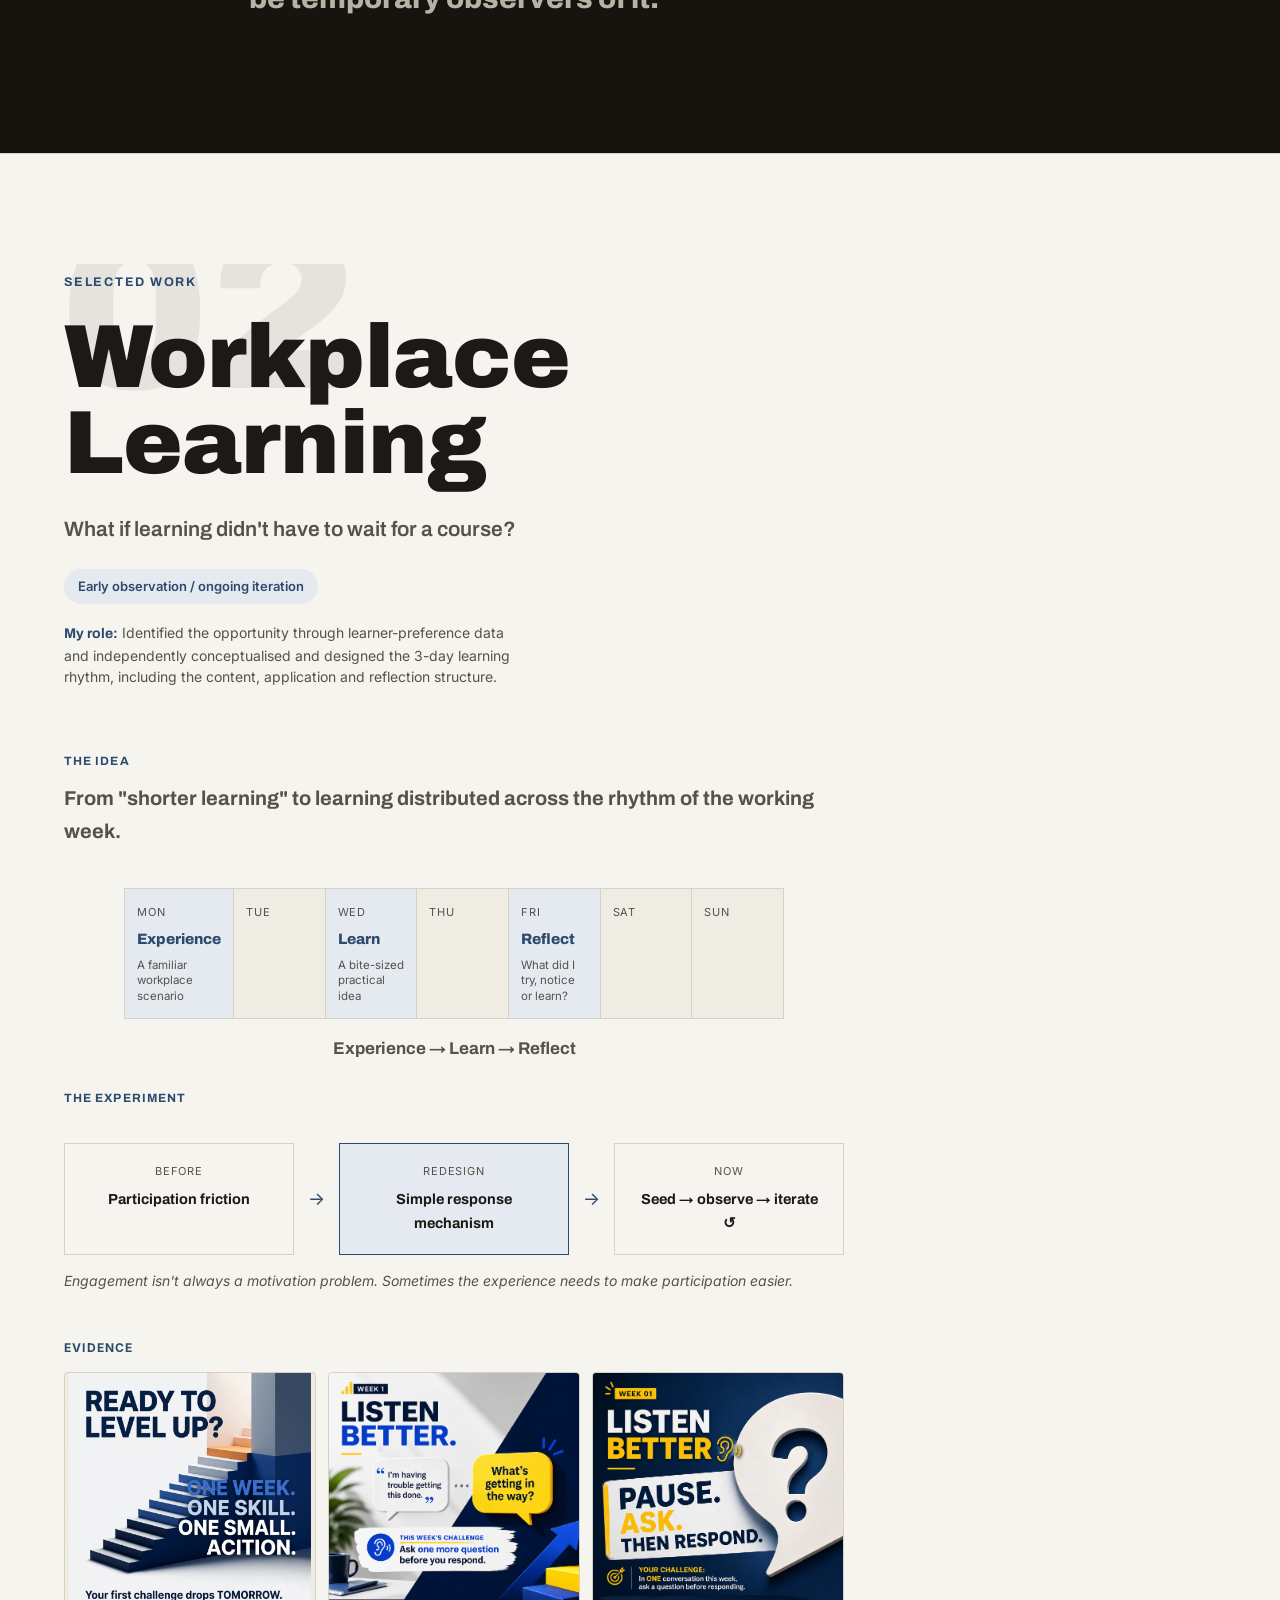
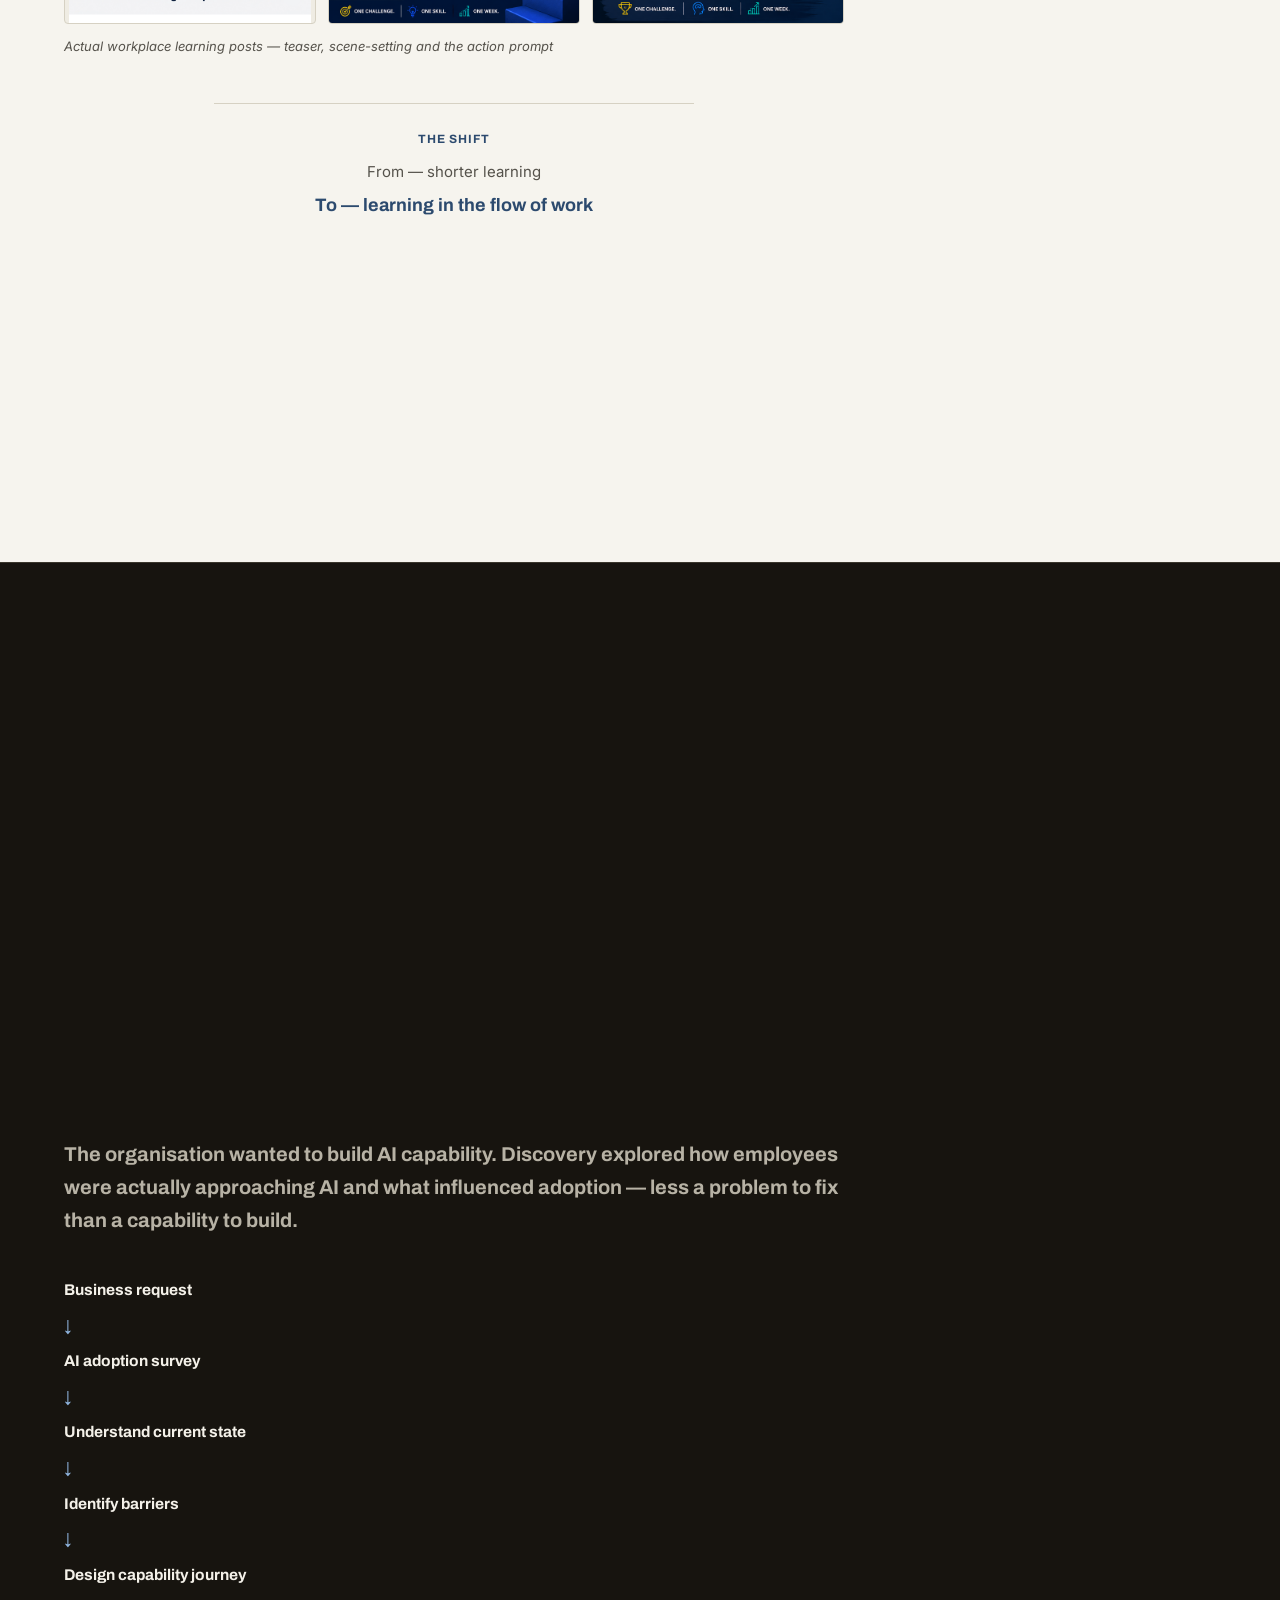
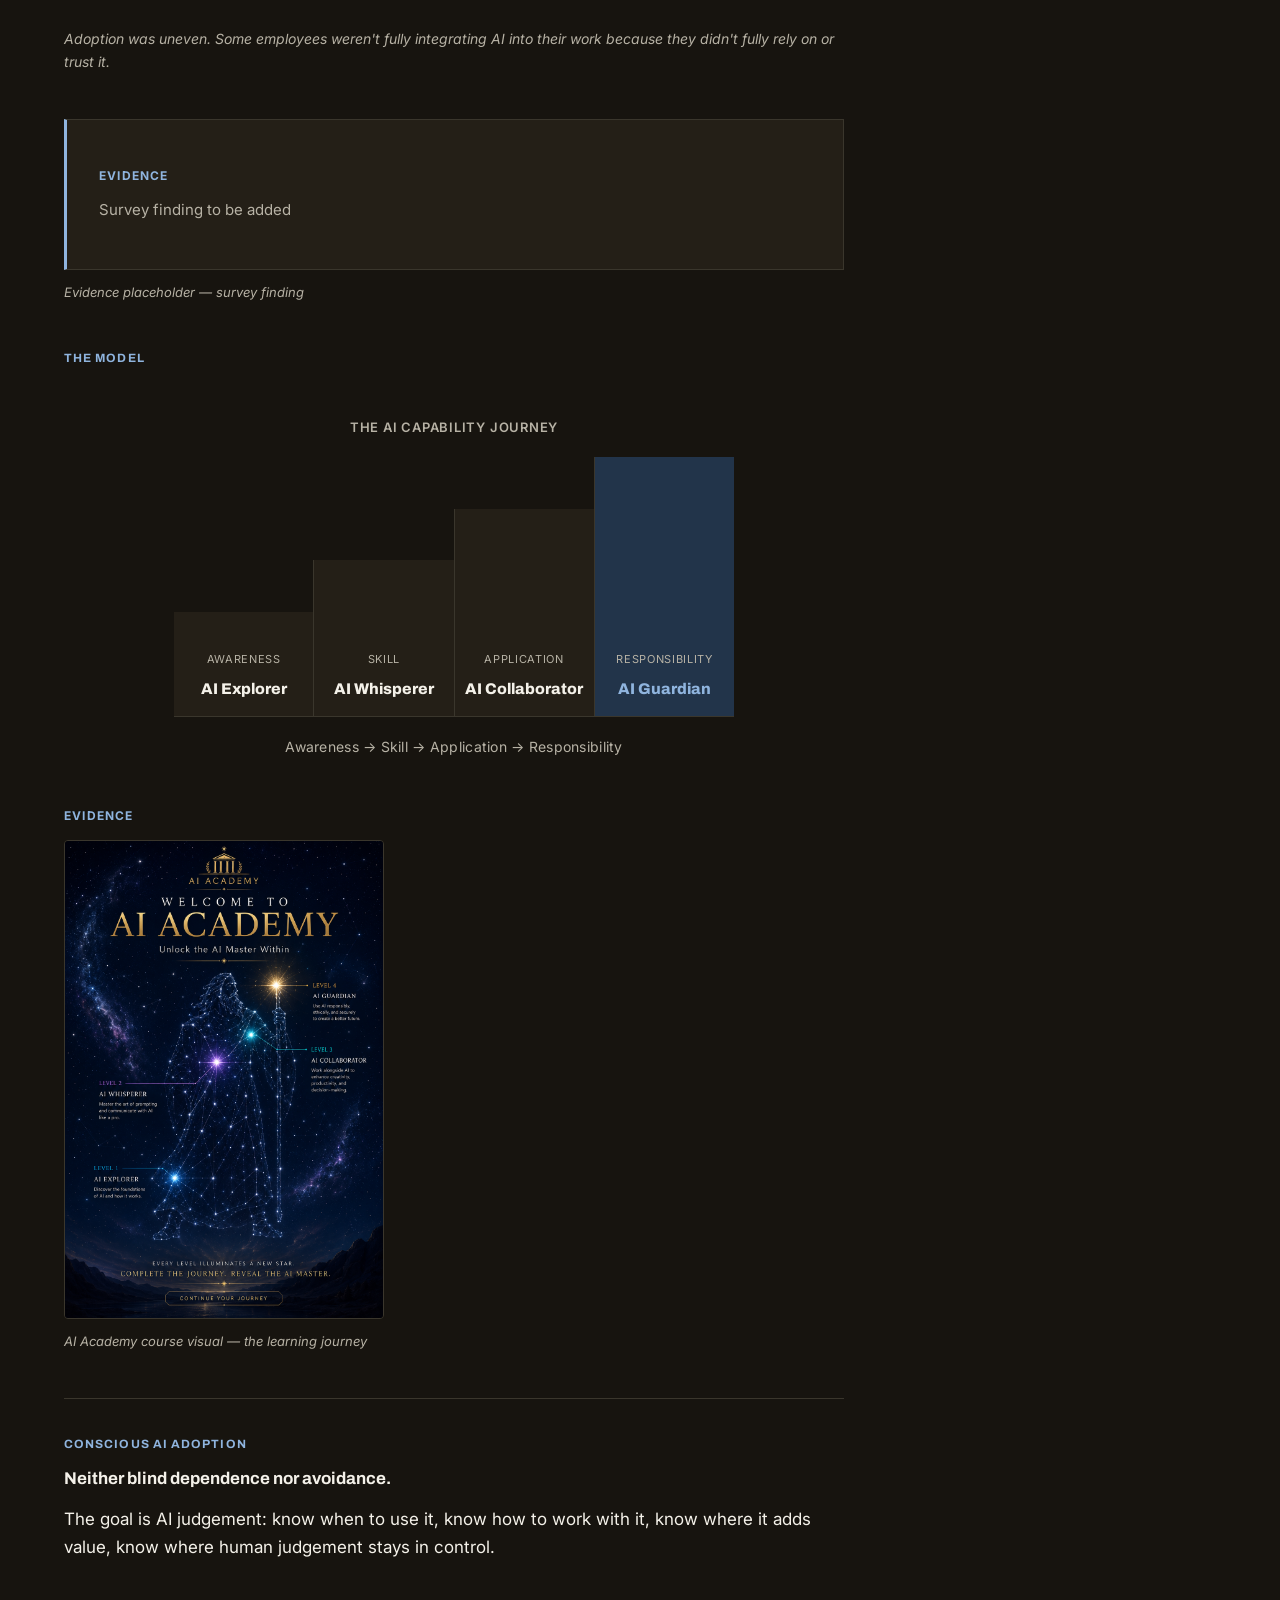
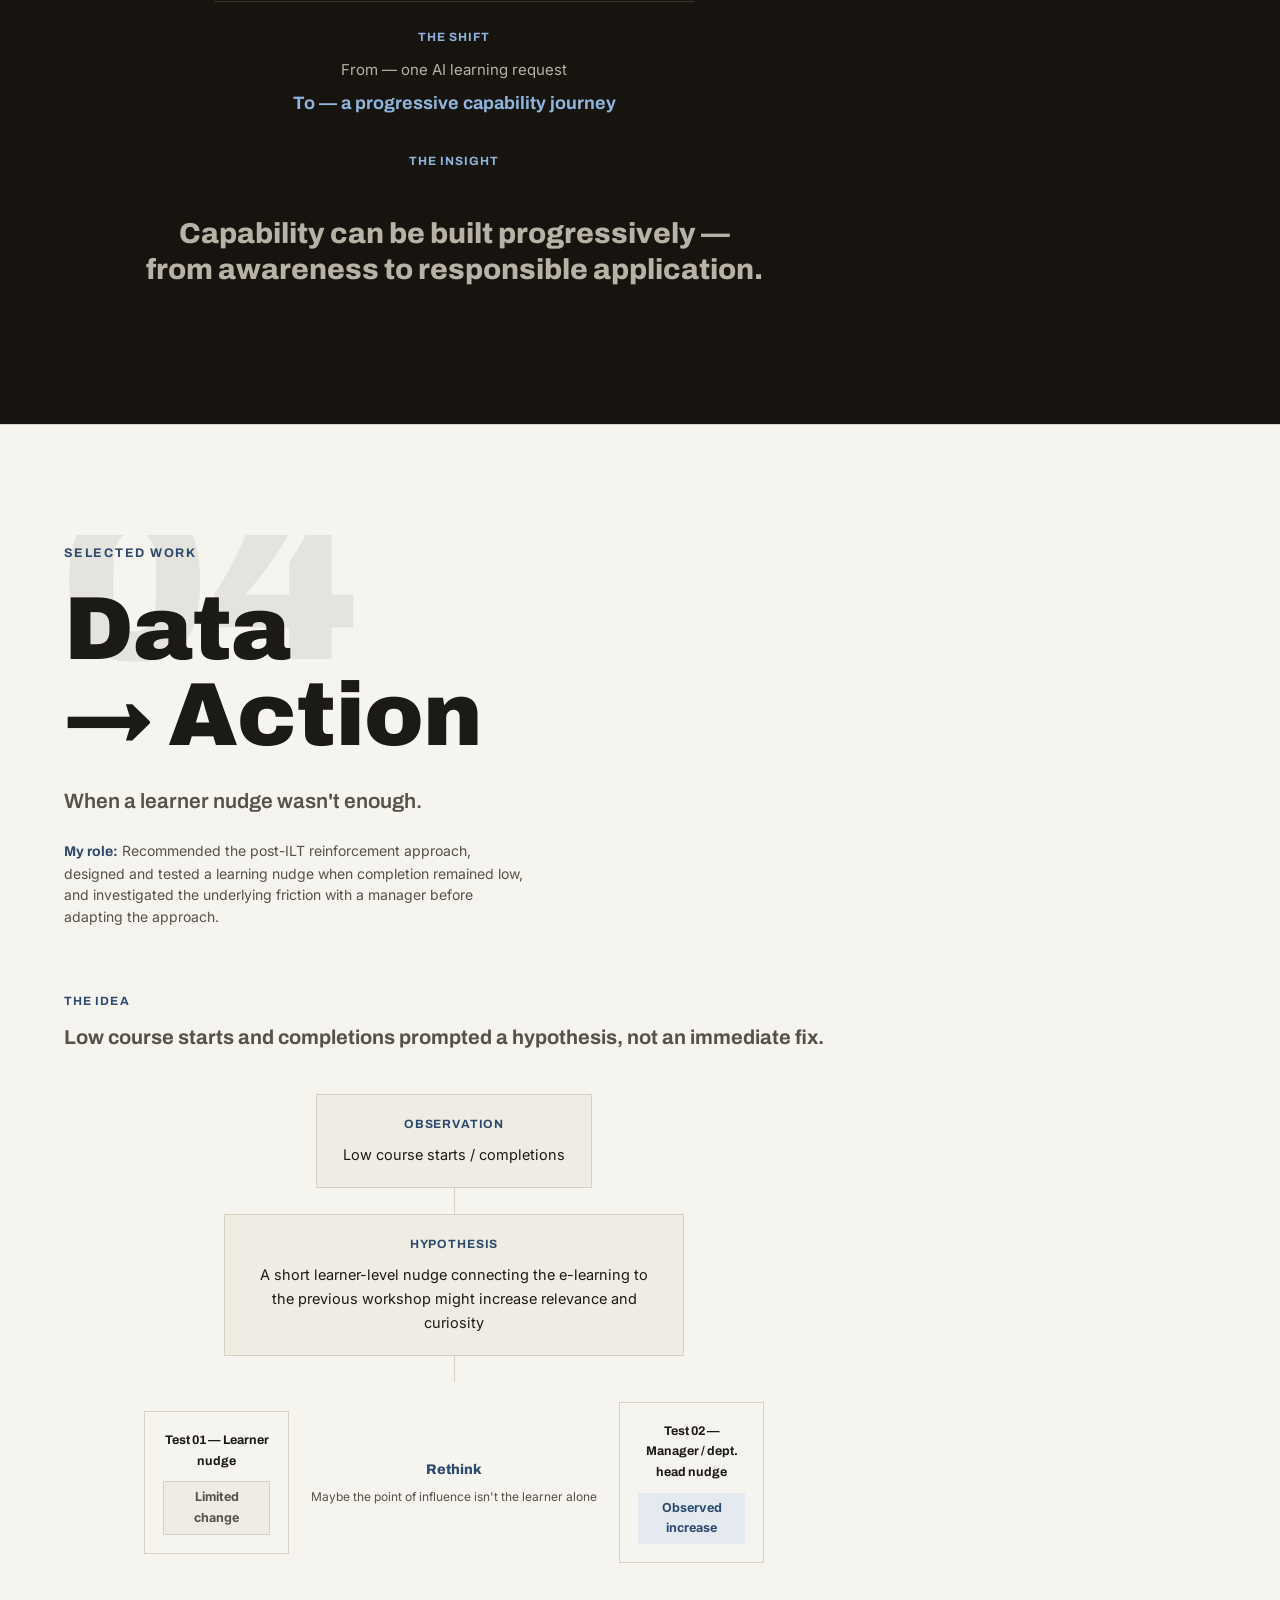
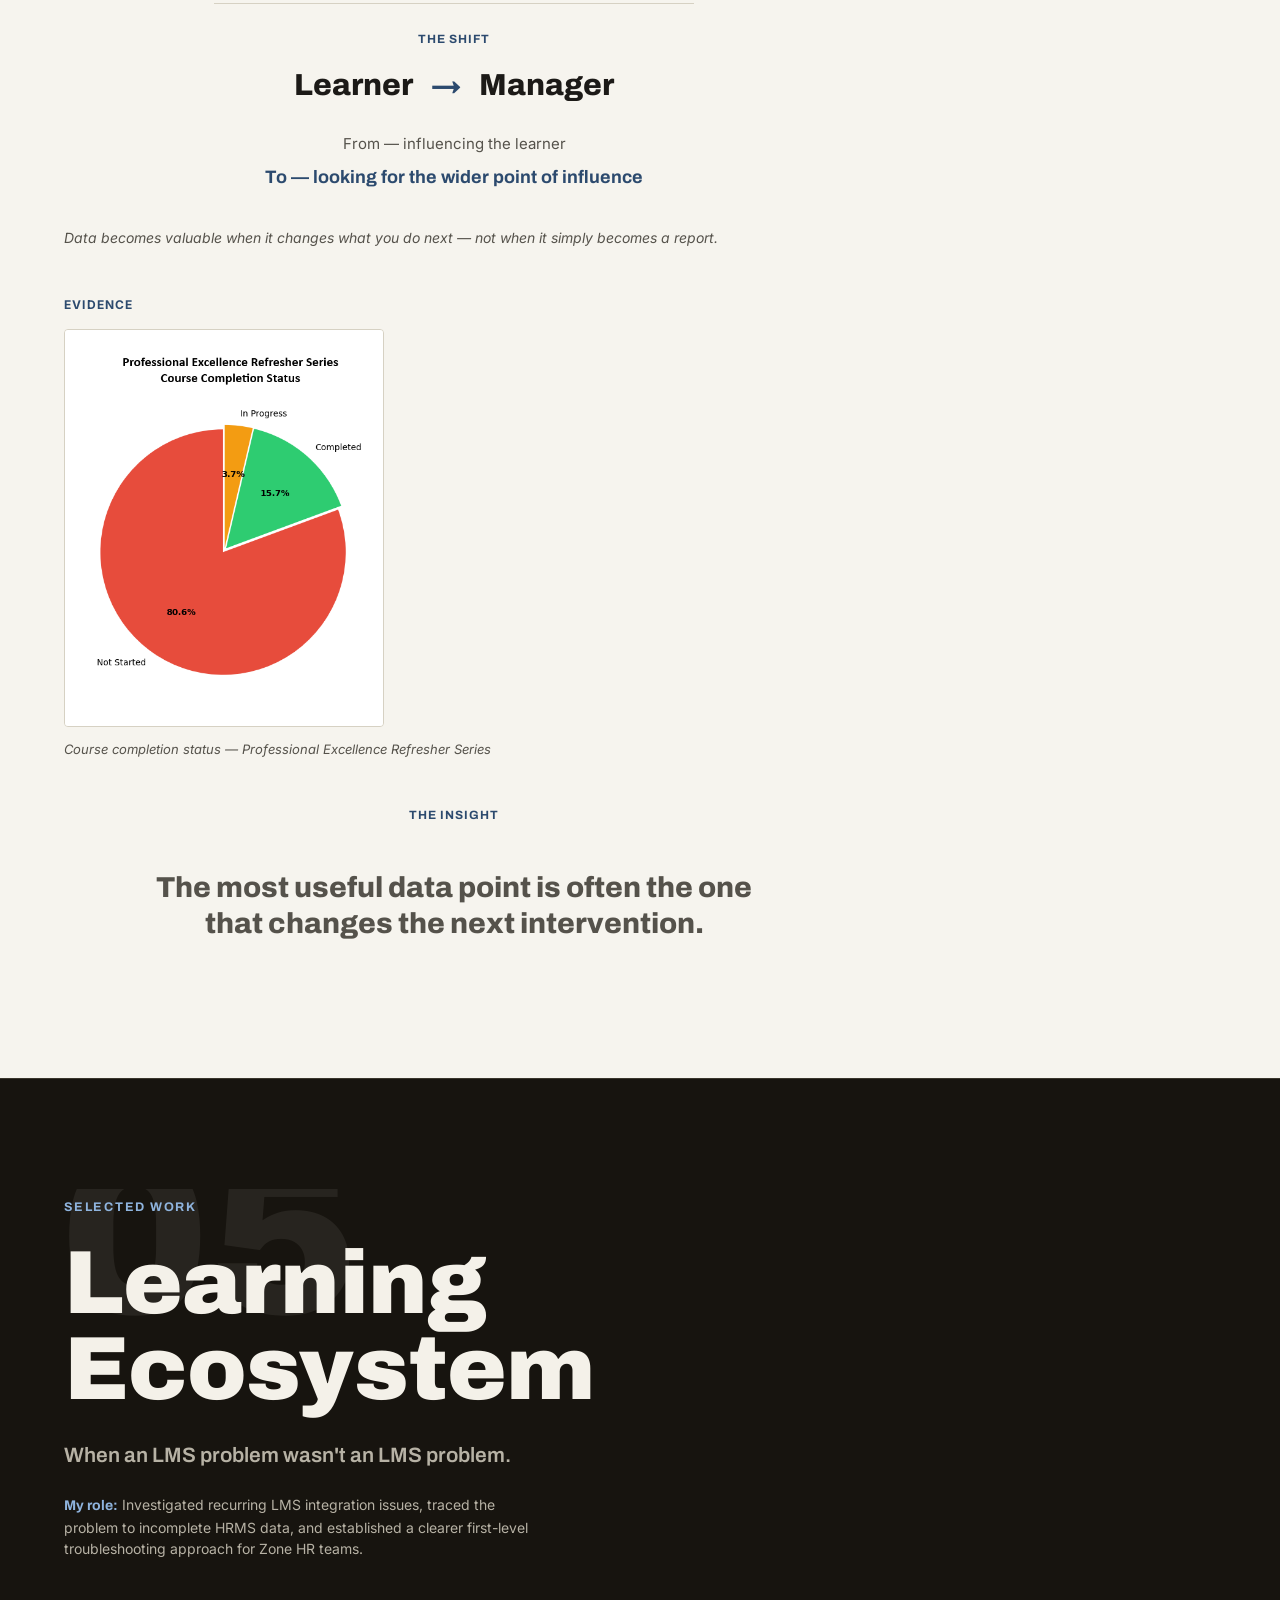
==== commit 249dc299: "Add files via upload" ====
--- a/index.html
+++ b/index.html
@@ -273,6 +273,7 @@
         <h3 class="chapter-title">Fresh<br>Eyes</h3>
         <p class="chapter-dek">What if onboarding worked both ways?</p>
         <span class="status-tag status-concept">Conceptualised — not implemented</span>
+        <p class="case-role"><span class="case-role-label">My role:</span> Conceptualised the Fresh Eyes approach, researched its potential application, and designed it as a proposed experiment to test the value of new-joiner perspectives.</p>
       </div>
     </div>
 
@@ -330,6 +331,7 @@
         <h3 class="chapter-title">Workplace<br>Learning</h3>
         <p class="chapter-dek">What if learning didn't have to wait for a course?</p>
         <span class="status-tag status-ongoing">Early observation / ongoing iteration</span>
+        <p class="case-role"><span class="case-role-label">My role:</span> Identified the opportunity through learner-preference data and independently conceptualised and designed the 3-day learning rhythm, including the content, application and reflection structure.</p>
       </div>
     </div>
 
@@ -382,14 +384,14 @@
       <figure class="evidence-block evidence-hero reveal">
         <span class="evidence-eyebrow">Evidence</span>
         <div class="evidence-gallery">
-          <button type="button" class="evidence-thumb" data-full="images/CASE02%20Img%201%20Teaser.png" data-caption="Workplace learning — teaser post, Week 1: Listen better.">
-            <img src="images/CASE02%20Img%201%20Teaser.png" alt="Workplace learning teaser post: Listen Better, Week 1 challenge — ask one more question before you respond." loading="lazy">
+          <button type="button" class="evidence-thumb" data-full="images/CASE02 Img 1 Teaser.png" data-caption="Workplace learning — teaser post, Week 1: Listen better.">
+            <img src="images/CASE02 Img 1 Teaser.png" width="3375" height="3494" alt="Workplace learning teaser post: Listen Better, Week 1 challenge — ask one more question before you respond.">
           </button>
-          <button type="button" class="evidence-thumb" data-full="images/CASE%2002%20Img%202%20Setting%20the%20scene.png" data-caption="Workplace learning — setting the scene, Week 1: Listen better.">
-            <img src="images/CASE%2002%20Img%202%20Setting%20the%20scene.png" alt="Workplace learning post: Listen Better — pause, ask, then respond challenge for one conversation this week." loading="lazy">
+          <button type="button" class="evidence-thumb" data-full="images/CASE 02 Img 2 Setting the scene.png" data-caption="Workplace learning — setting the scene, Week 1: Listen better.">
+            <img src="images/CASE 02 Img 2 Setting the scene.png" width="1254" height="1254" alt="Workplace learning post: Listen Better — pause, ask, then respond challenge for one conversation this week.">
           </button>
-          <button type="button" class="evidence-thumb" data-full="images/CASE%2002%20Img%203%20Action%20based%20learning.png" data-caption="Workplace learning — action-based learning prompt.">
-            <img src="images/CASE%2002%20Img%203%20Action%20based%20learning.png" alt="Workplace learning post: Ready to level up — one week, one skill, one small action." loading="lazy">
+          <button type="button" class="evidence-thumb" data-full="images/CASE 02 Img 3 Action based learning.png" data-caption="Workplace learning — action-based learning prompt.">
+            <img src="images/CASE 02 Img 3 Action based learning.png" width="1254" height="1254" alt="Workplace learning post: Ready to level up — one week, one skill, one small action.">
           </button>
         </div>
         <figcaption>Actual workplace learning posts — teaser, scene-setting and the action prompt</figcaption>
@@ -414,6 +416,7 @@
         <span class="chapter-kicker">Selected work</span>
         <h3 class="chapter-title">AI<br>Academy</h3>
         <p class="chapter-dek">AI adoption isn't a one-course journey.</p>
+        <p class="case-role"><span class="case-role-label">My role:</span> Analysed the organisation-wide AI adoption findings, identified the need for a foundational AI learning journey, and independently designed the gamified learning series.</p>
       </div>
     </div>
 
@@ -454,8 +457,8 @@
       <figure class="evidence-block reveal">
         <span class="evidence-eyebrow">Evidence</span>
         <div class="evidence-gallery evidence-gallery-single">
-          <button type="button" class="evidence-thumb" data-full="images/CASE%2003%20AI%20Academy%20Learning%20Journey.png" data-caption="AI Academy — the learning journey, from AI Explorer to AI Guardian.">
-            <img src="images/CASE%2003%20AI%20Academy%20Learning%20Journey.png" alt="AI Academy learning journey poster: four levels — AI Explorer, AI Whisperer, AI Collaborator, AI Guardian." loading="lazy">
+          <button type="button" class="evidence-thumb" data-full="images/CASE 03 AI Academy Learning Journey.png" data-caption="AI Academy — the learning journey, from AI Explorer to AI Guardian.">
+            <img src="images/CASE 03 AI Academy Learning Journey.png" width="1024" height="1536" alt="AI Academy learning journey poster: four levels — AI Explorer, AI Whisperer, AI Collaborator, AI Guardian.">
           </button>
         </div>
         <figcaption>AI Academy course visual — the learning journey</figcaption>
@@ -486,6 +489,7 @@
         <span class="chapter-kicker">Selected work</span>
         <h3 class="chapter-title">Data<br>→ Action</h3>
         <p class="chapter-dek">When a learner nudge wasn't enough.</p>
+        <p class="case-role"><span class="case-role-label">My role:</span> Recommended the post-ILT reinforcement approach, designed and tested a learning nudge when completion remained low, and investigated the underlying friction with a manager before adapting the approach.</p>
       </div>
     </div>
 
@@ -534,8 +538,8 @@
       <figure class="evidence-block evidence-hero reveal">
         <span class="evidence-eyebrow">Evidence</span>
         <div class="evidence-gallery evidence-gallery-single">
-          <button type="button" class="evidence-thumb" data-full="images/CASE%2004%20Course%20completion.png" data-caption="Course completion status — Professional Excellence Refresher Series.">
-            <img src="images/CASE%2004%20Course%20completion.png" alt="Pie chart of course completion status: 80.6% not started, 15.7% completed, 3.7% in progress." loading="lazy">
+          <button type="button" class="evidence-thumb" data-full="images/CASE 04 Course completion.png" data-caption="Course completion status — Professional Excellence Refresher Series.">
+            <img src="images/CASE 04 Course completion.png" width="519" height="646" alt="Pie chart of course completion status: 80.6% not started, 15.7% completed, 3.7% in progress.">
           </button>
         </div>
         <figcaption>Course completion status — Professional Excellence Refresher Series</figcaption>
@@ -554,6 +558,7 @@
         <span class="chapter-kicker">Selected work</span>
         <h3 class="chapter-title">Learning<br>Ecosystem</h3>
         <p class="chapter-dek">When an LMS problem wasn't an LMS problem.</p>
+        <p class="case-role"><span class="case-role-label">My role:</span> Investigated recurring LMS integration issues, traced the problem to incomplete HRMS data, and established a clearer first-level troubleshooting approach for Zone HR teams.</p>
       </div>
     </div>
 
--- a/style.css
+++ b/style.css
@@ -805,6 +805,20 @@
   margin-bottom: 22px;
 }
 
+.case-role{
+  font-family: var(--font-body);
+  font-size: 14px;
+  line-height: 1.55;
+  color: var(--ink-soft);
+  max-width: 52ch;
+  margin-top: 18px;
+}
+.case-role-label{
+  font-family: var(--font-head);
+  font-weight: 700;
+  color: var(--blue);
+}
+
 @media (max-width: 640px){
   .chapter-num{ font-size: clamp(4.5rem, 28vw, 7rem); }
 }
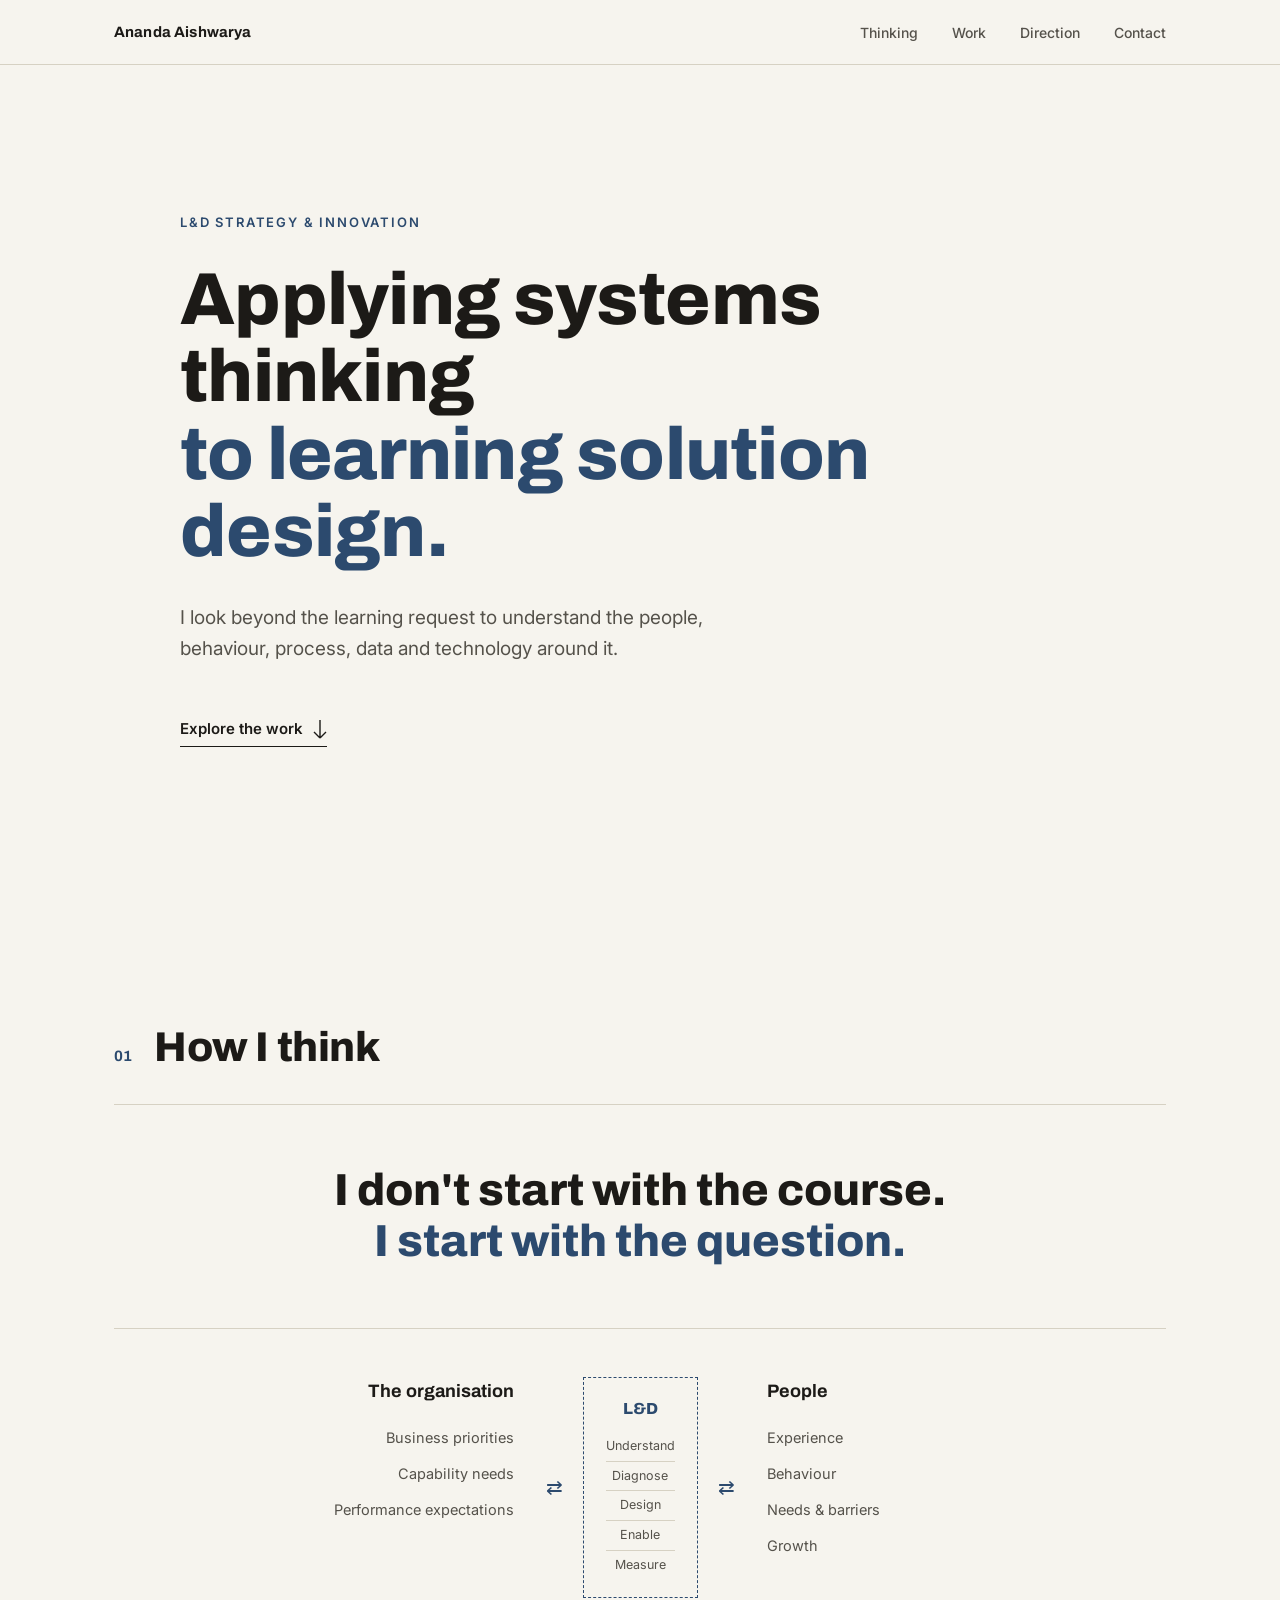
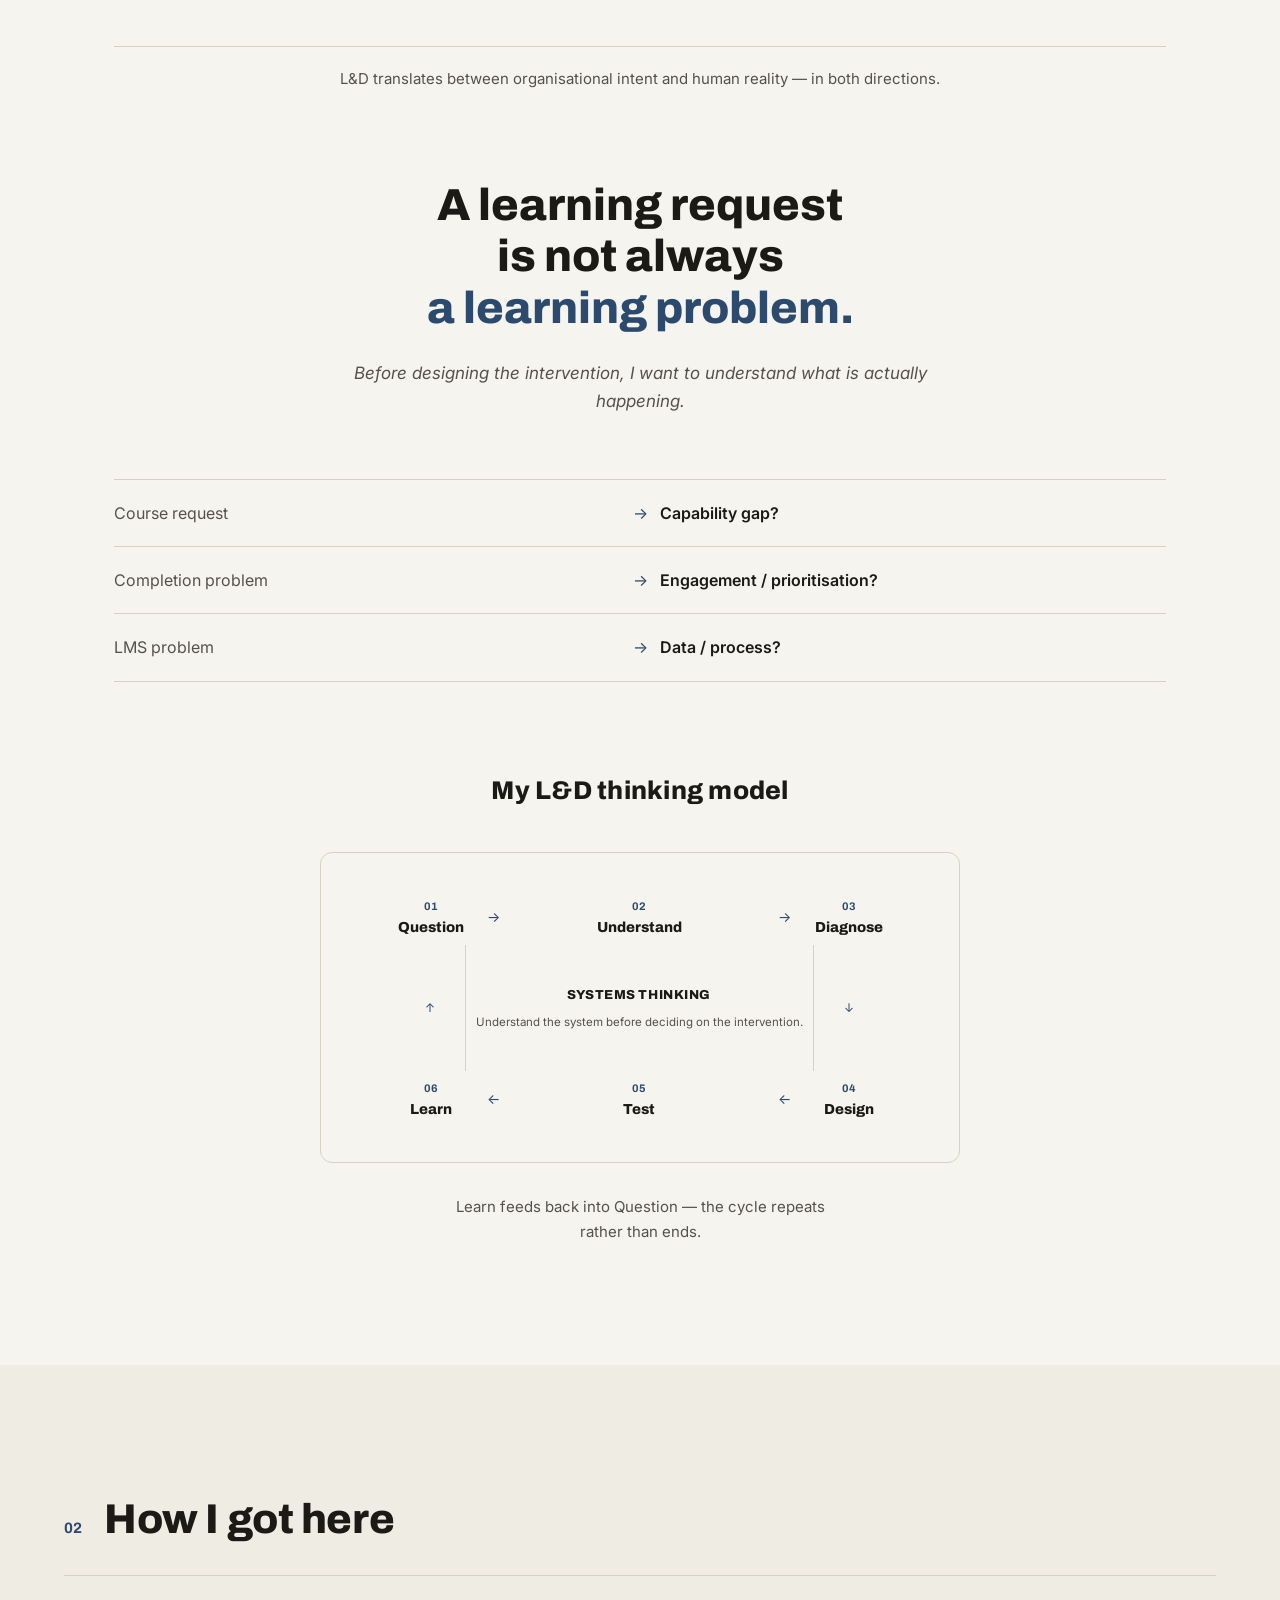
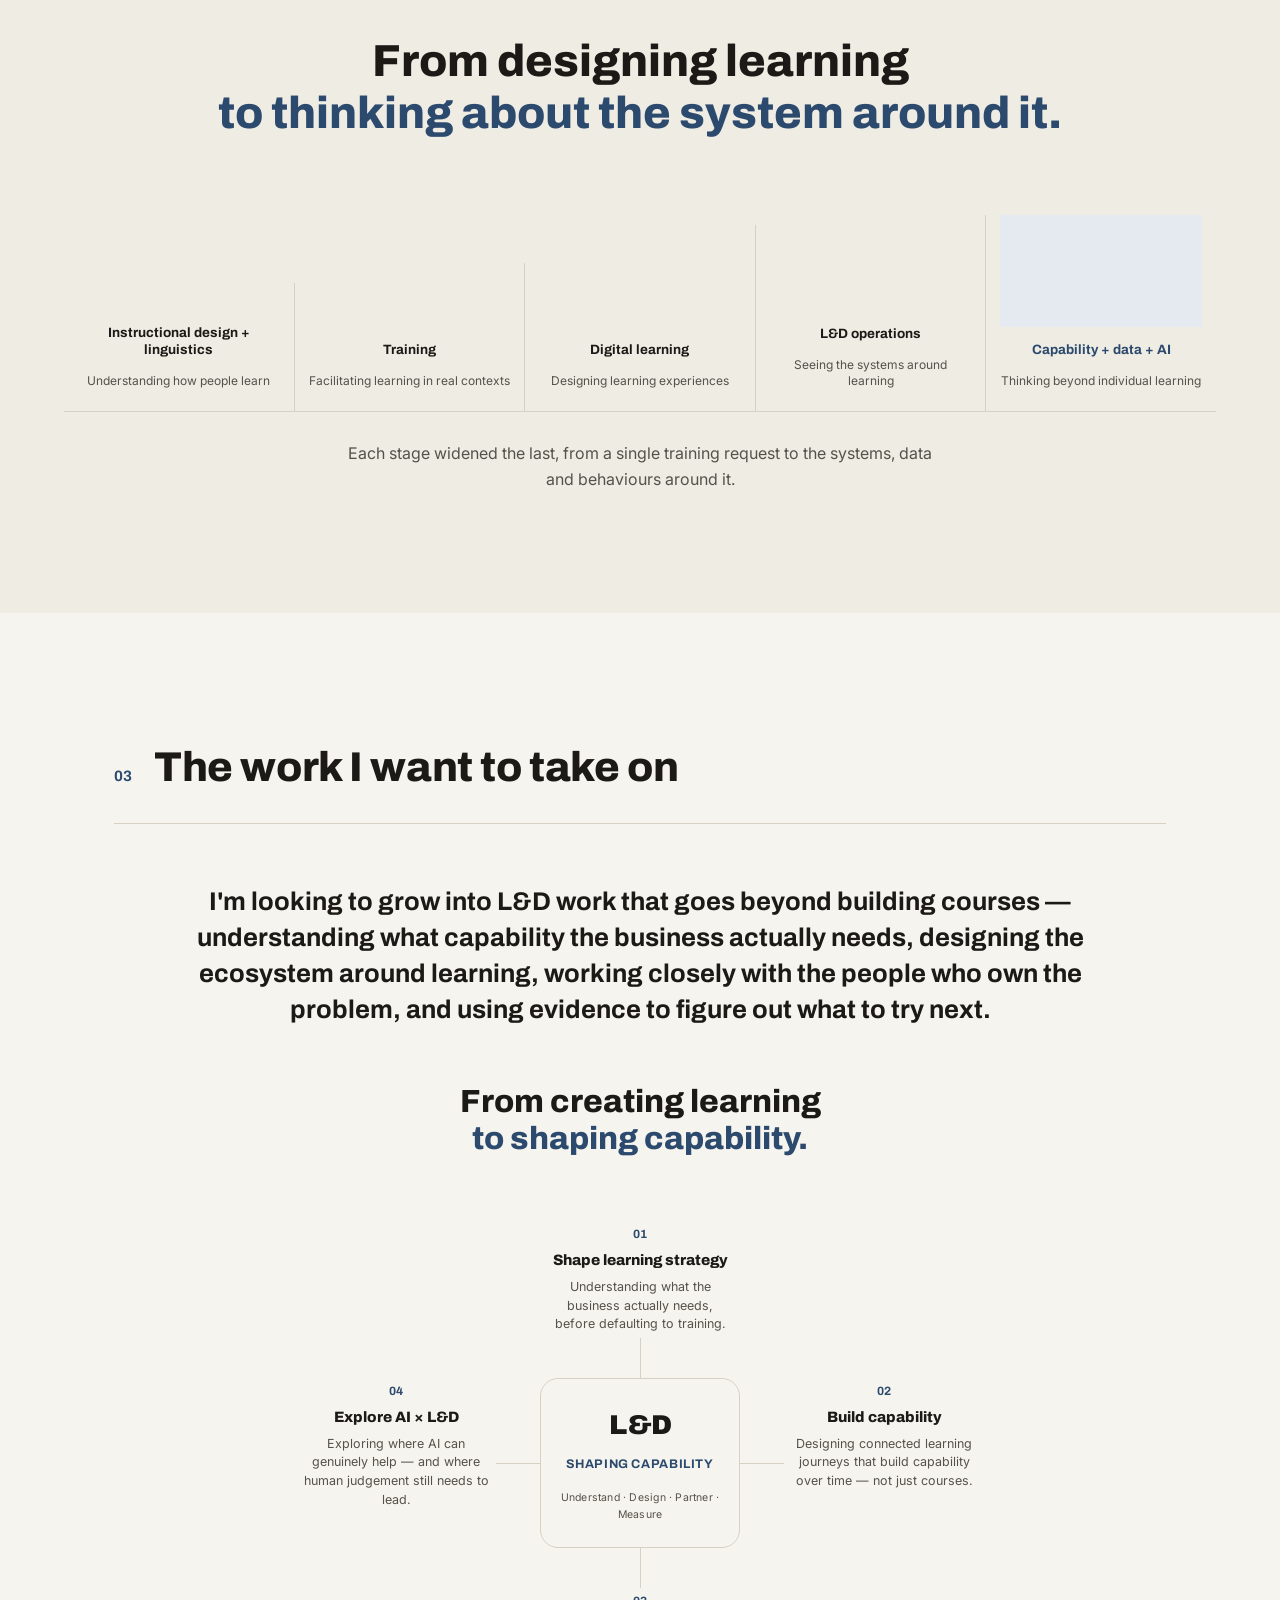
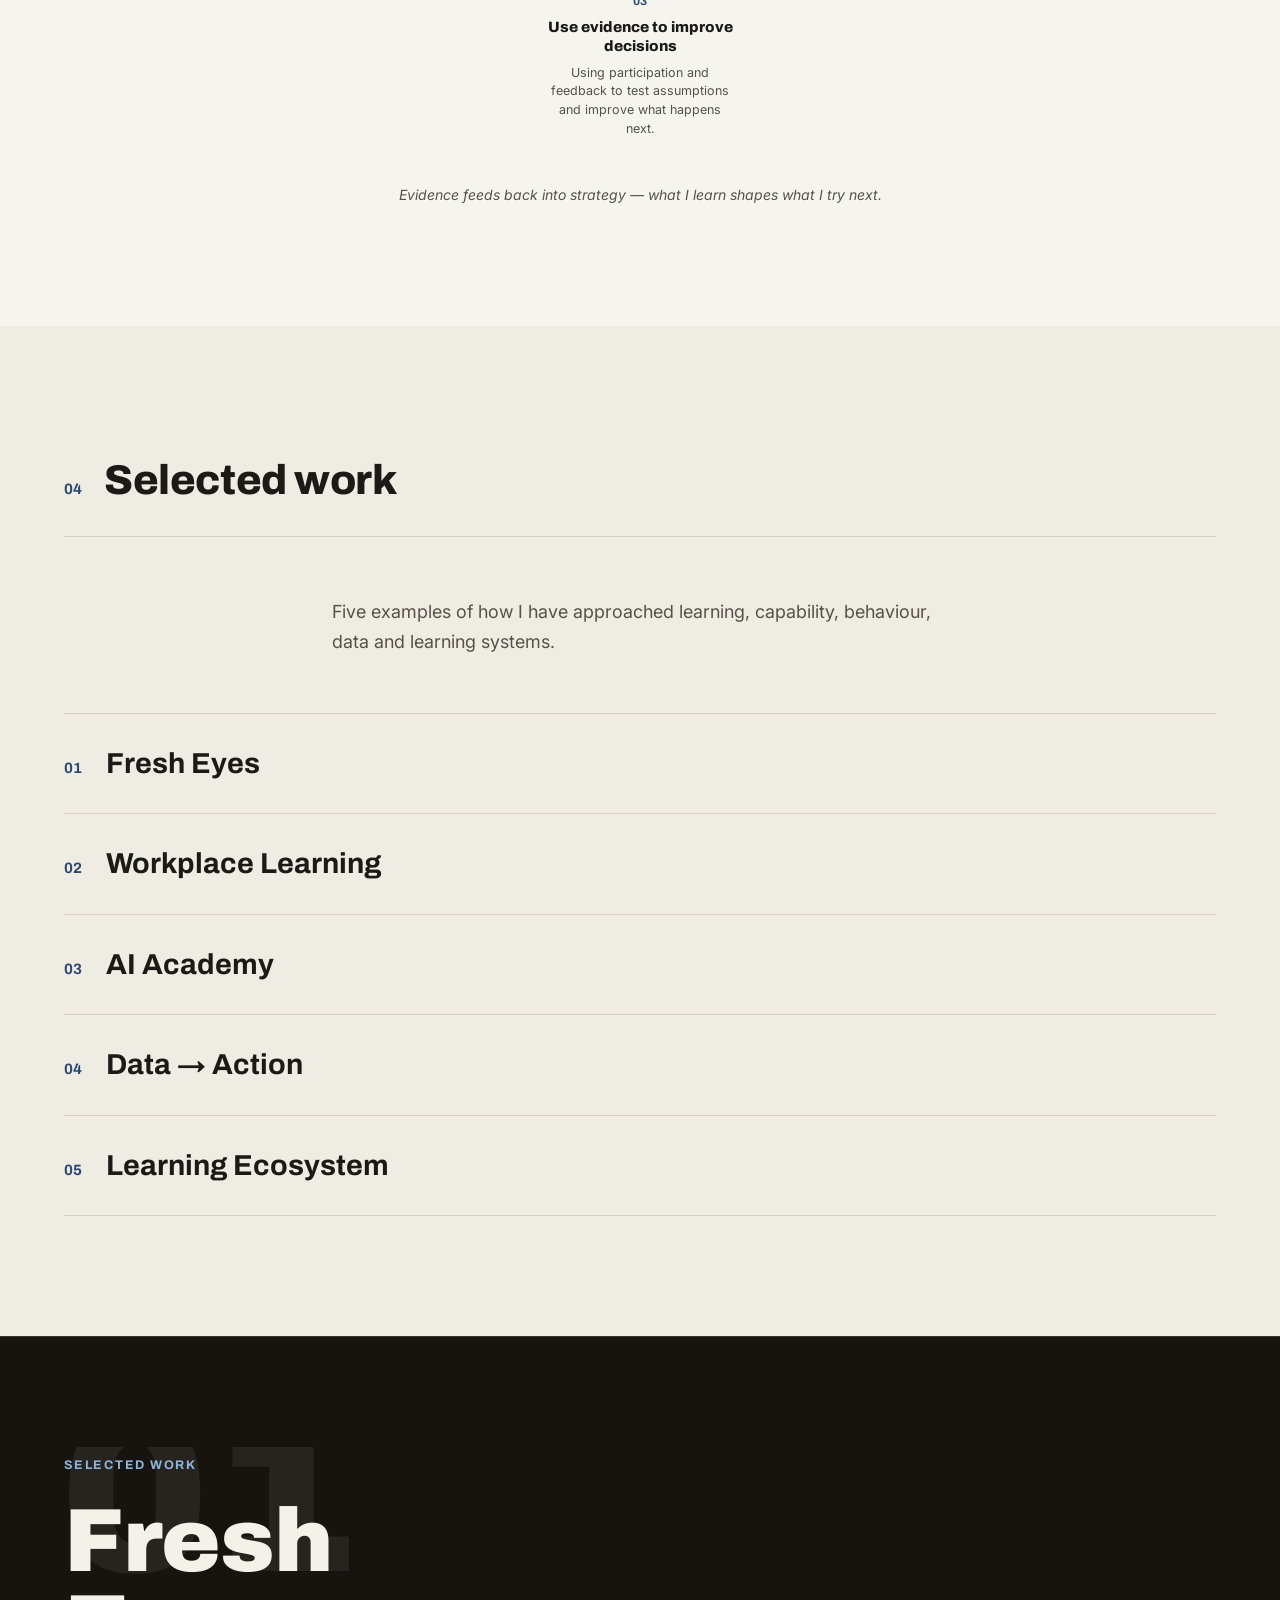
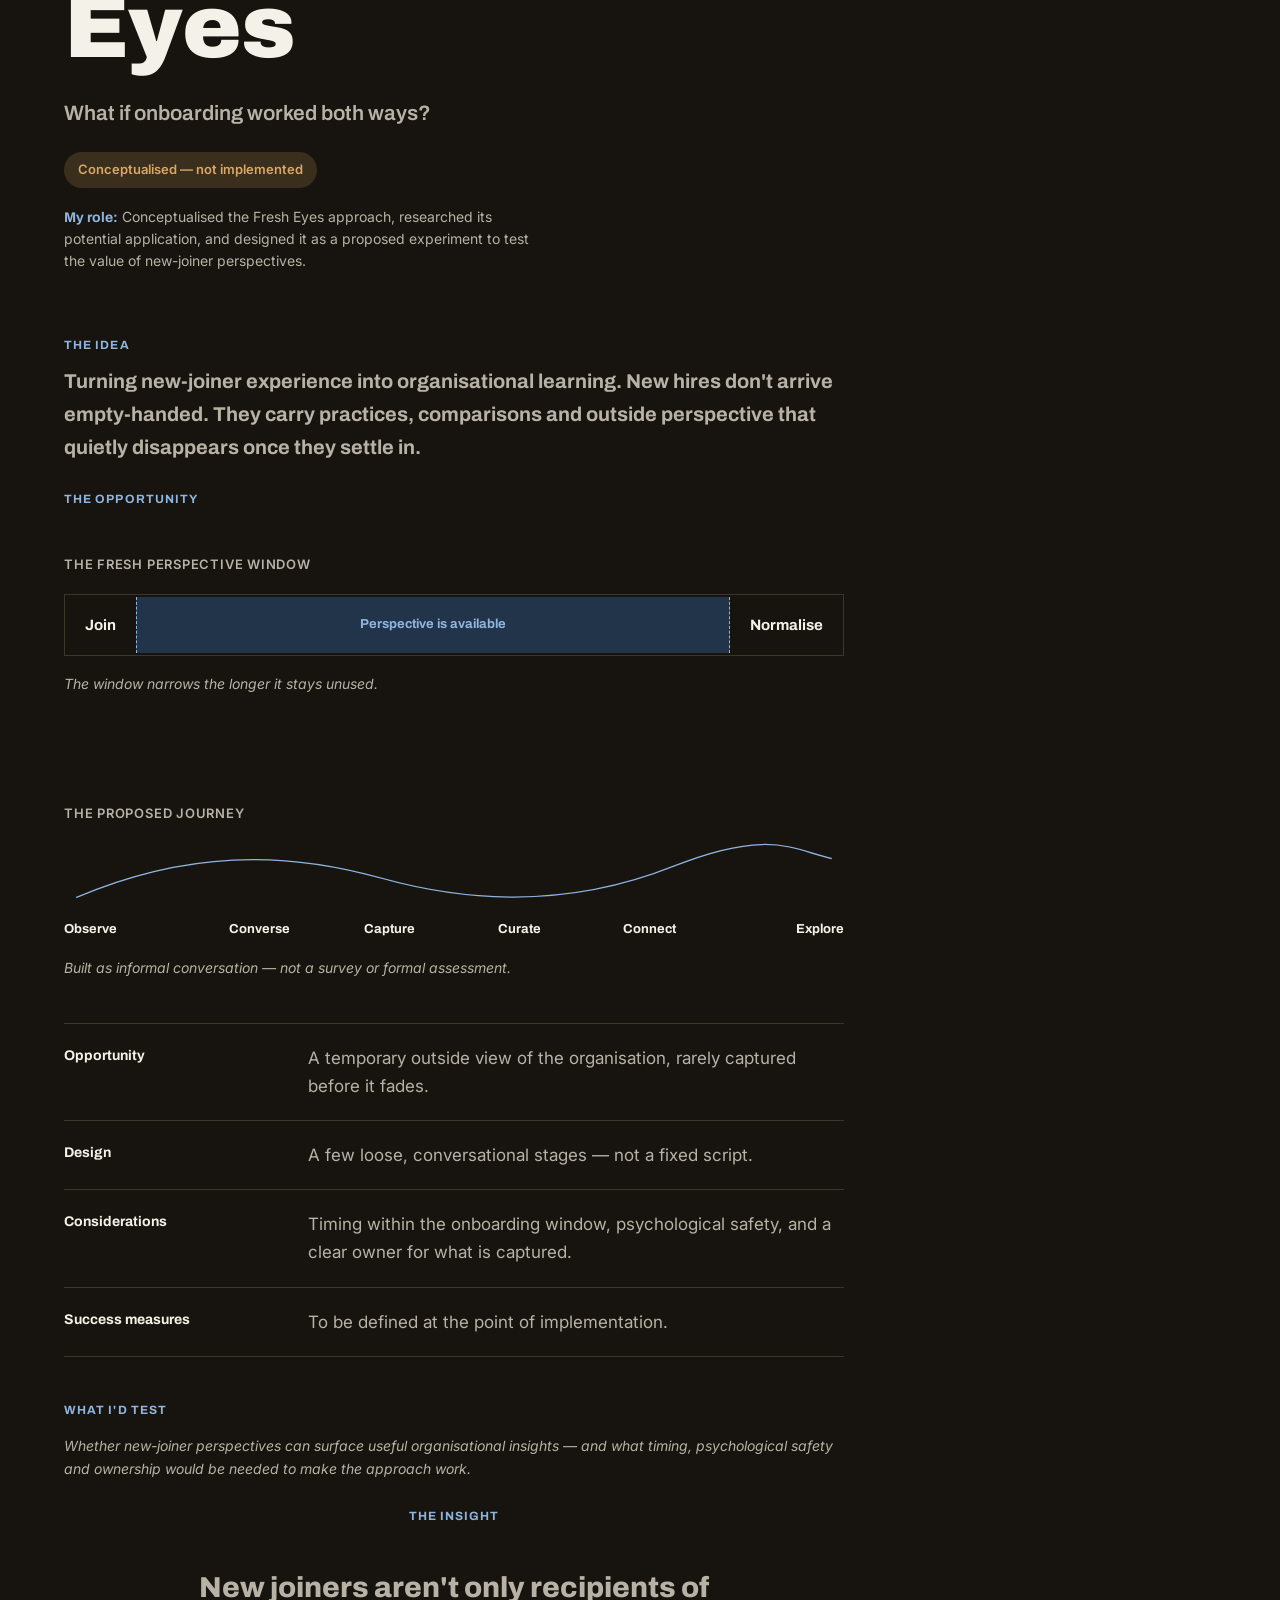
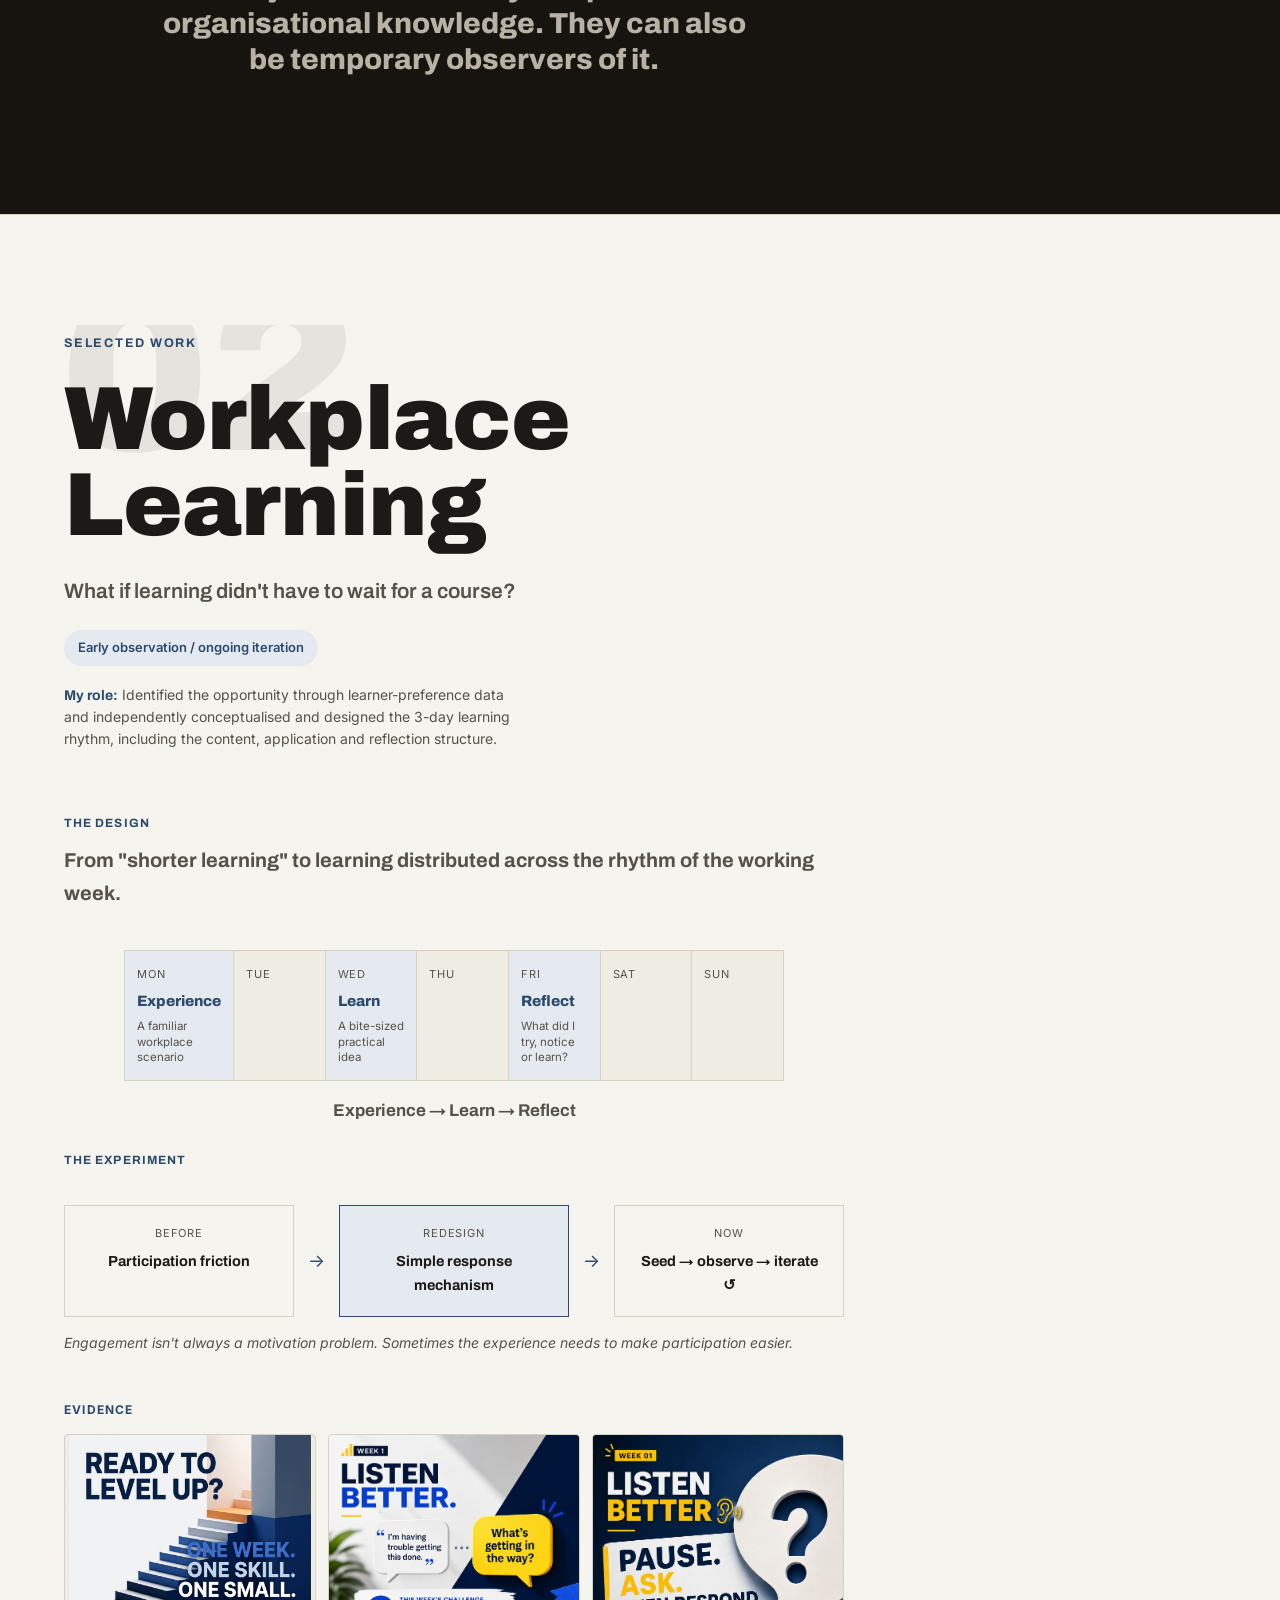
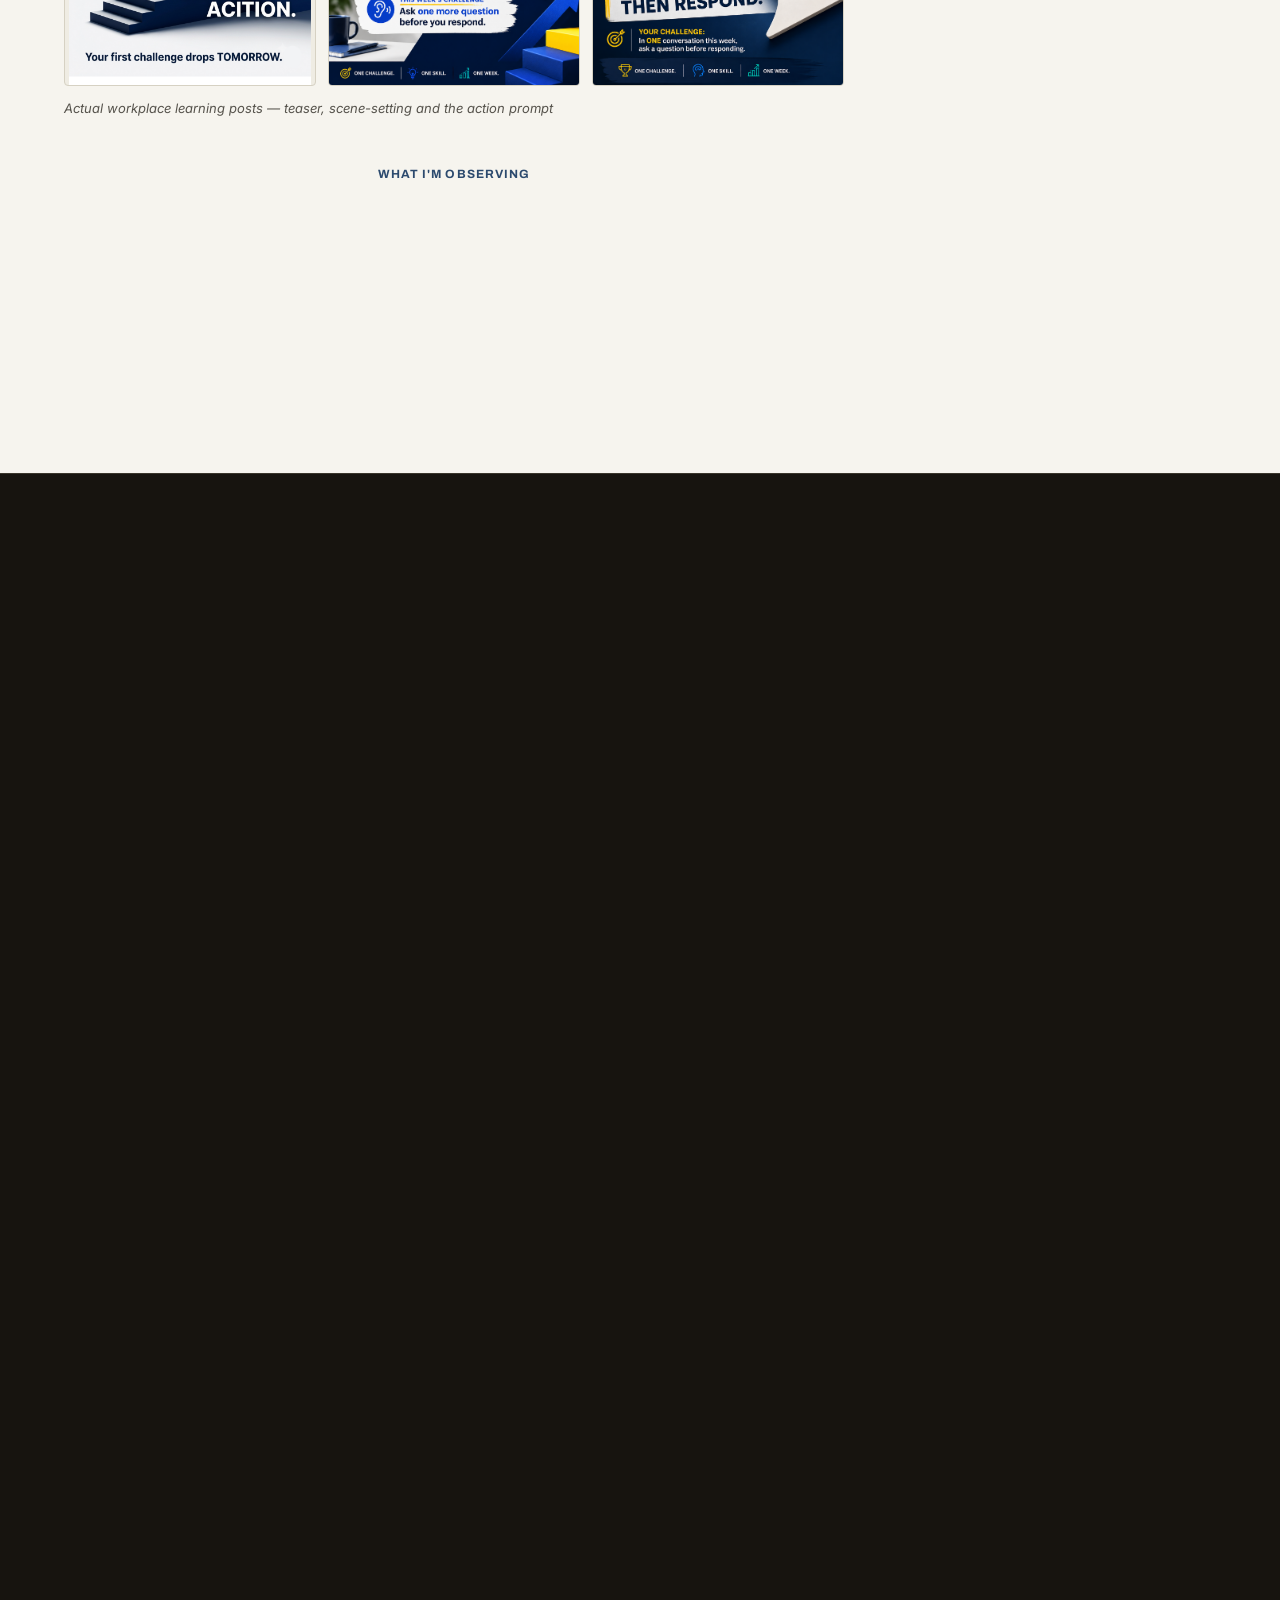
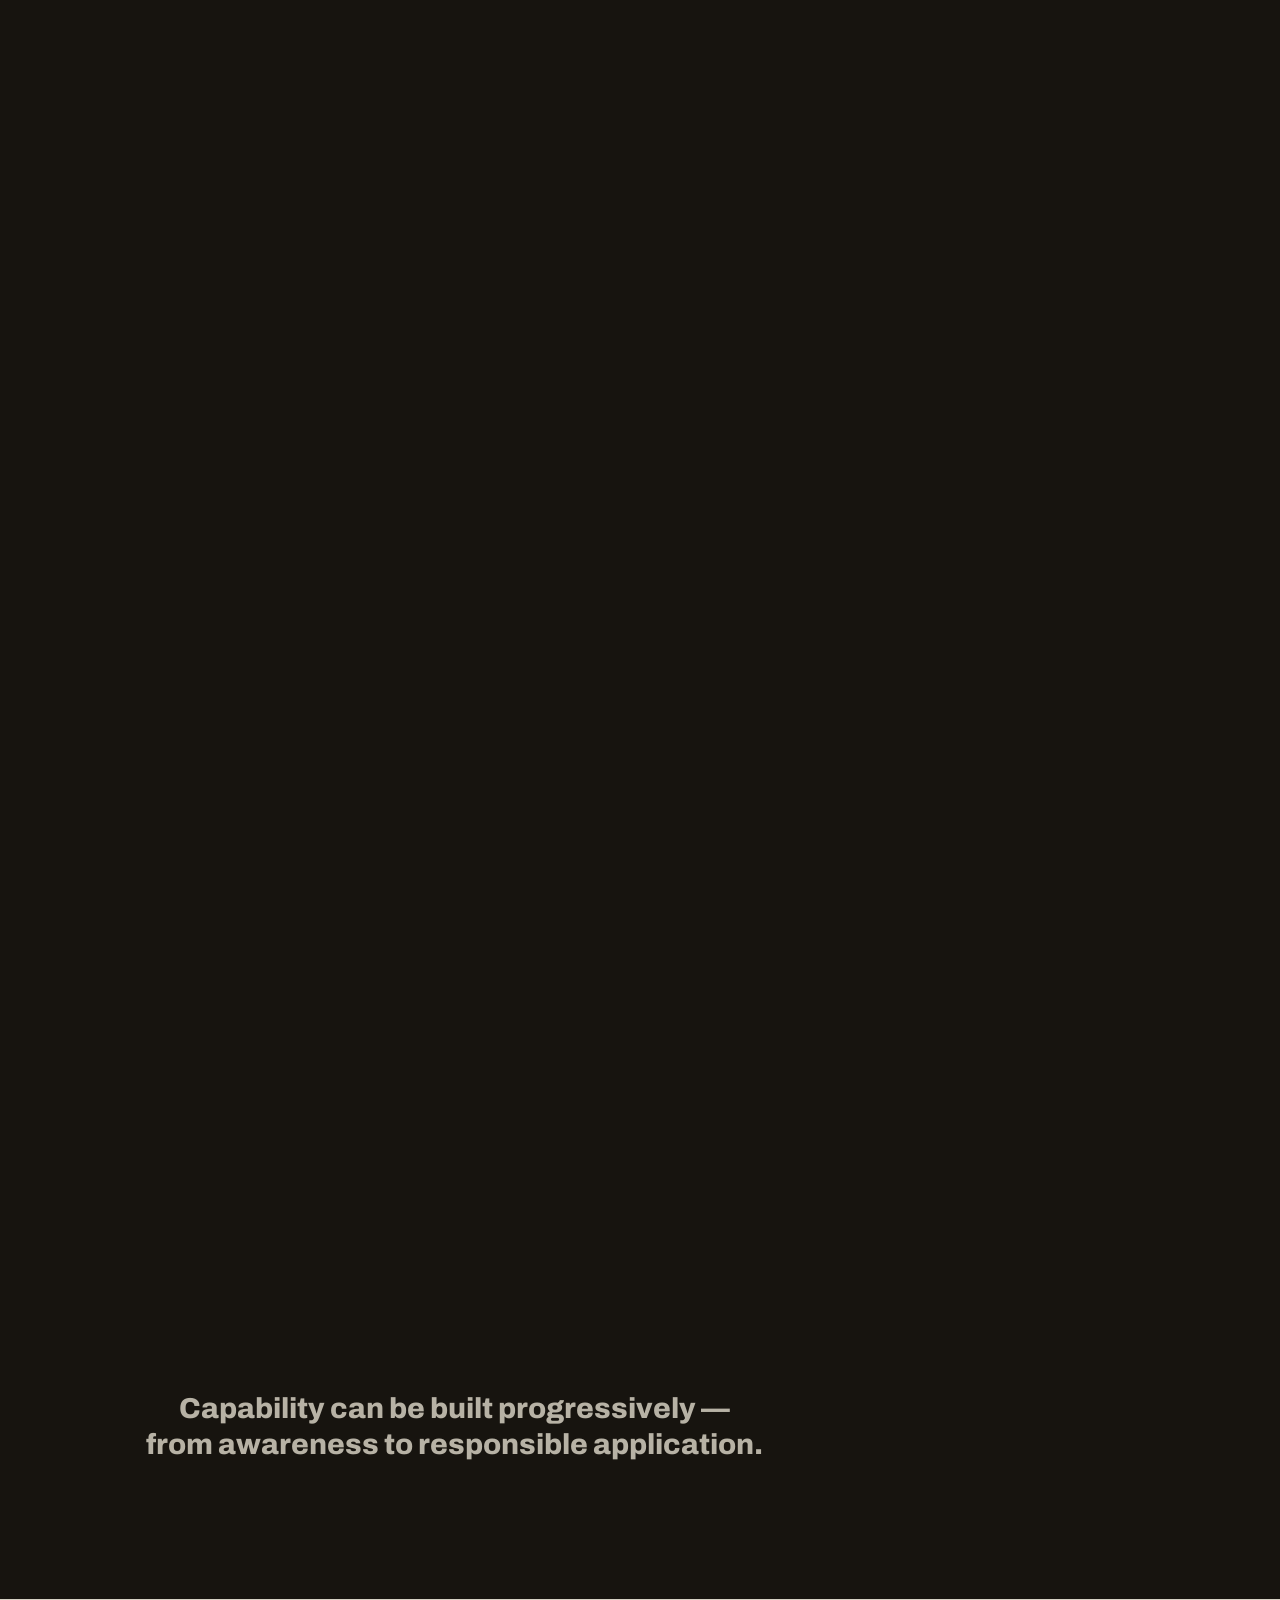
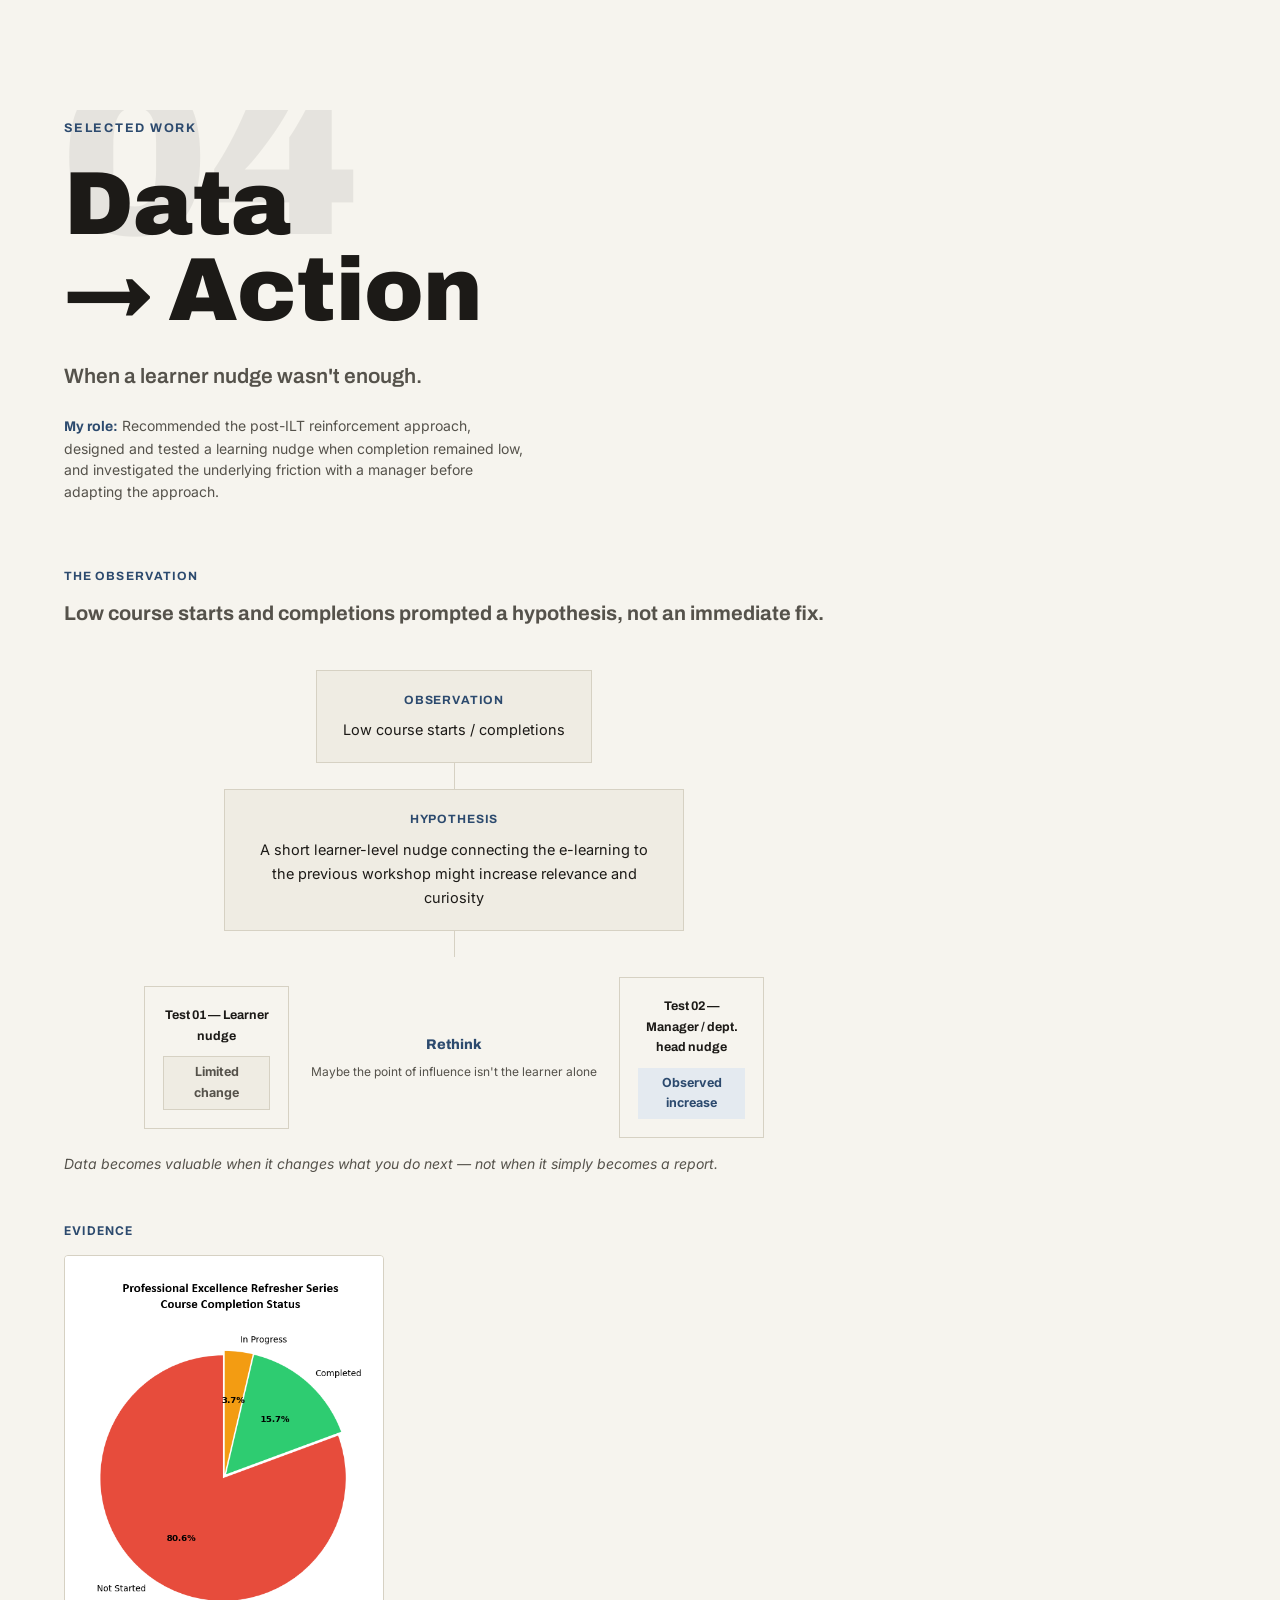
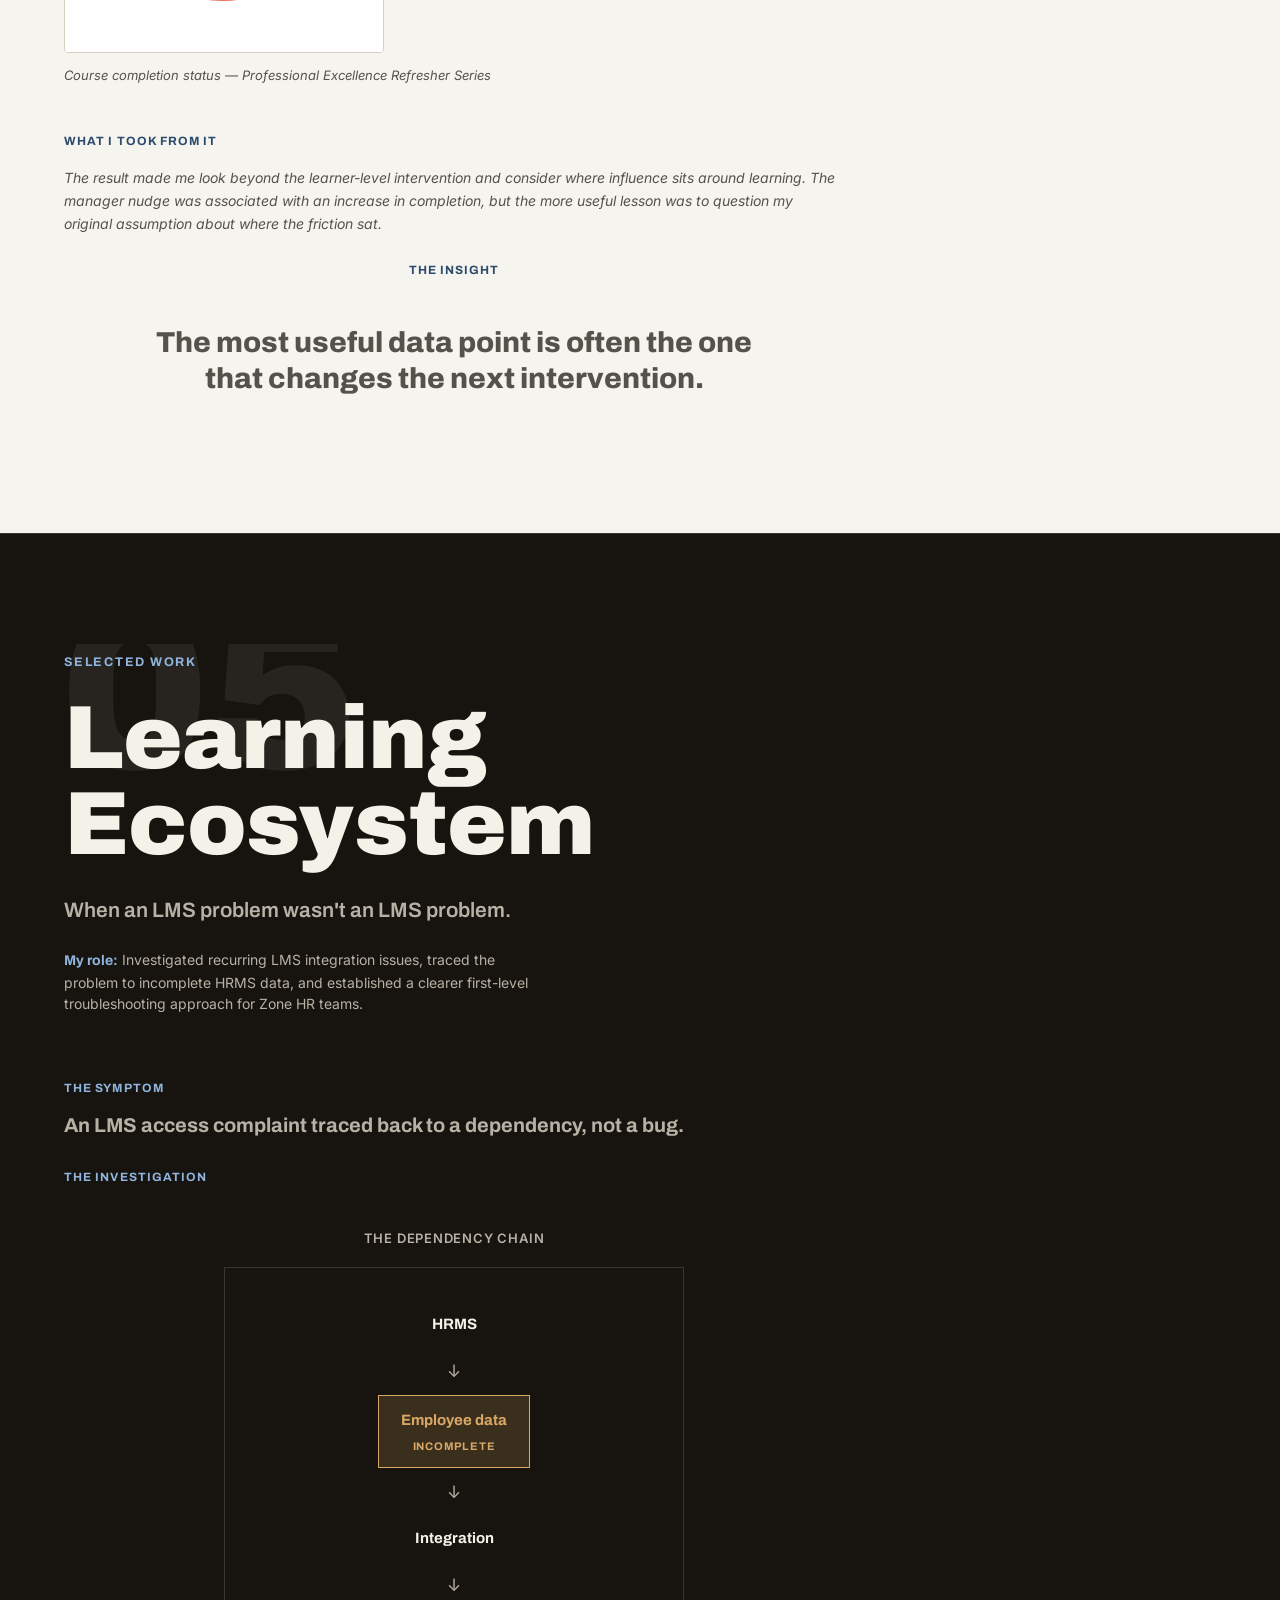
==== commit 6e947208: "Add files via upload" ====
--- a/index.html
+++ b/index.html
@@ -281,6 +281,7 @@
       <span class="eyebrow reveal">The idea</span>
       <p class="case-idea reveal">Turning new-joiner experience into organisational learning. New hires don't arrive empty-handed. They carry practices, comparisons and outside perspective that quietly disappears once they settle in.</p>
 
+      <span class="eyebrow reveal">The opportunity</span>
       <div class="window-diagram reveal" role="img" aria-label="The fresh perspective window sits between joining and normalising — the period during which a new joiner's outside perspective is available before it fades.">
         <p class="diagram-label">The fresh perspective window</p>
         <div class="window-track">
@@ -293,6 +294,7 @@
         <p class="window-caption">The window narrows the longer it stays unused.</p>
       </div>
 
+      <span class="eyebrow reveal">The proposed approach</span>
       <div class="pathway reveal" role="img" aria-label="The proposed journey flows from observe, to converse, to capture, to curate, to connect, to explore.">
         <p class="diagram-label">The proposed journey</p>
         <svg class="pathway-svg" viewBox="0 0 640 90" preserveAspectRatio="none" aria-hidden="true" focusable="false">
@@ -311,11 +313,8 @@
         <div><dt>Success measures</dt><dd>To be defined at the point of implementation.</dd></div>
       </dl>
 
-      <div class="shift shift-loose reveal">
-        <span class="eyebrow">The shift</span>
-        <p class="shift-from">From — new joiner as learner</p>
-        <p class="shift-to">To — new joiner as observer, and potential source of insight</p>
-      </div>
+      <span class="eyebrow reveal">What I'd test</span>
+      <p class="case-caption reveal">Whether new-joiner perspectives can surface useful organisational insights — and what timing, psychological safety and ownership would be needed to make the approach work.</p>
 
       <span class="eyebrow eyebrow-center reveal">The insight</span>
       <p class="case-insight reveal">New joiners aren't only recipients of organisational knowledge. They can also be temporary observers of it.</p>
@@ -336,7 +335,7 @@
     </div>
 
     <div class="case-body">
-      <span class="eyebrow reveal">The idea</span>
+      <span class="eyebrow reveal">The design</span>
       <p class="case-idea reveal">From "shorter learning" to learning distributed across the rhythm of the working week.</p>
 
       <div class="calendar reveal" role="img" aria-label="A weekly rhythm: Monday brings a familiar workplace scenario for experience, Wednesday introduces a bite-sized practical idea to learn, and Friday prompts reflection. Tuesday, Thursday and the weekend stay quiet.">
@@ -397,13 +396,7 @@
         <figcaption>Actual workplace learning posts — teaser, scene-setting and the action prompt</figcaption>
       </figure>
 
-      <div class="shift reveal">
-        <span class="eyebrow">The shift</span>
-        <p class="shift-from">From — shorter learning</p>
-        <p class="shift-to">To — learning in the flow of work</p>
-      </div>
-
-      <span class="eyebrow eyebrow-center reveal">The insight</span>
+      <span class="eyebrow eyebrow-center reveal">What I'm observing</span>
       <p class="case-insight reveal">Participation becomes easier when learning is designed around the rhythm of work.</p>
     </div>
   </article>
@@ -421,7 +414,7 @@
     </div>
 
     <div class="case-body">
-      <span class="eyebrow reveal">The idea</span>
+      <span class="eyebrow reveal">The question</span>
       <p class="case-idea reveal">The organisation wanted to build AI capability. Discovery explored how employees were actually approaching AI and what influenced adoption — less a problem to fix than a capability to build.</p>
 
       <div class="flow-diagram reveal" role="img" aria-label="Business request, then AI adoption survey, then understand current state, then identify barriers, then design capability journey.">
@@ -434,15 +427,10 @@
 
       <p class="case-caption reveal">Adoption was uneven. Some employees weren't fully integrating AI into their work because they didn't fully rely on or trust it.</p>
 
-      <figure class="evidence-block reveal">
-        <div class="evidence-frame">
-          <span class="evidence-eyebrow">Evidence</span>
-          <p>Survey finding to be added</p>
-        </div>
-        <figcaption>Evidence placeholder — survey finding</figcaption>
-      </figure>
-
-      <span class="eyebrow reveal">The model</span>
+      <span class="eyebrow reveal">What the discovery showed</span>
+      <p class="case-caption reveal">Most employees were already experimenting with AI, but there was no common foundation. Some employees were also hesitant to rely on AI in their work, pointing to differences in confidence and trust alongside differences in use.</p>
+
+      <span class="eyebrow reveal">The capability response</span>
       <div class="staircase-wrap reveal" role="img" aria-label="The AI capability journey ascends through four stages: AI Explorer for awareness, AI Whisperer for skill, AI Collaborator for application, and AI Guardian for responsibility.">
         <p class="diagram-label">The AI capability journey</p>
         <div class="staircase">
@@ -465,15 +453,9 @@
       </figure>
 
       <div class="conscious-block reveal">
-        <span class="eyebrow">Conscious AI adoption</span>
+        <span class="eyebrow">The design principle</span>
         <p class="conscious-lead">Neither blind dependence nor avoidance.</p>
         <p>The goal is AI judgement: know when to use it, know how to work with it, know where it adds value, know where human judgement stays in control.</p>
-      </div>
-
-      <div class="shift reveal">
-        <span class="eyebrow">The shift</span>
-        <p class="shift-from">From — one AI learning request</p>
-        <p class="shift-to">To — a progressive capability journey</p>
       </div>
 
       <span class="eyebrow eyebrow-center reveal">The insight</span>
@@ -494,7 +476,7 @@
     </div>
 
     <div class="case-body">
-      <span class="eyebrow reveal">The idea</span>
+      <span class="eyebrow reveal">The observation</span>
       <p class="case-idea reveal">Low course starts and completions prompted a hypothesis, not an immediate fix.</p>
 
       <div class="experiment-board reveal" role="img" aria-label="Observation: low course starts and completions. Hypothesis: a short learner-level nudge connecting the e-learning to the previous workshop might increase relevance and curiosity. Test 1, learner nudge, resulted in limited change. That prompted a rethink — maybe the point of influence isn't the learner alone — leading to Test 2, a manager or department head nudge, which resulted in an observed increase in completion.">
@@ -524,15 +506,6 @@
         </div>
       </div>
 
-      <div class="shift reveal">
-        <span class="eyebrow">The shift</span>
-        <div class="shift-diagram" aria-hidden="true">
-          <span>Learner</span><span class="shift-arrow">→</span><span>Manager</span>
-        </div>
-        <p class="shift-from">From — influencing the learner</p>
-        <p class="shift-to">To — looking for the wider point of influence</p>
-      </div>
-
       <p class="case-caption reveal">Data becomes valuable when it changes what you do next — not when it simply becomes a report.</p>
 
       <figure class="evidence-block evidence-hero reveal">
@@ -544,6 +517,9 @@
         </div>
         <figcaption>Course completion status — Professional Excellence Refresher Series</figcaption>
       </figure>
+
+      <span class="eyebrow reveal">What I took from it</span>
+      <p class="case-caption reveal">The result made me look beyond the learner-level intervention and consider where influence sits around learning. The manager nudge was associated with an increase in completion, but the more useful lesson was to question my original assumption about where the friction sat.</p>
 
       <span class="eyebrow eyebrow-center reveal">The insight</span>
       <p class="case-insight reveal">The most useful data point is often the one that changes the next intervention.</p>
@@ -563,9 +539,10 @@
     </div>
 
     <div class="case-body">
-      <span class="eyebrow reveal">The idea</span>
+      <span class="eyebrow reveal">The symptom</span>
       <p class="case-idea reveal">An LMS access complaint traced back to a dependency, not a bug.</p>
 
+      <span class="eyebrow reveal">The investigation</span>
       <div class="systems-map reveal" role="img" aria-label="A dependency chain: HRMS feeds employee data, which feeds integration, which feeds the LMS or LXP, which determines learning access. The breakpoint sits at employee data, which was incomplete.">
         <p class="diagram-label">The dependency chain</p>
         <div class="sys-chain">
@@ -580,6 +557,8 @@
           <span class="sys-node">Learning access</span>
         </div>
       </div>
+
+      <span class="eyebrow reveal">The root cause</span>
       <p class="case-caption reveal">Incomplete HRMS data broke the chain long before it reached the LMS.</p>
 
       <div class="flow-diagram reveal" role="img" aria-label="Complaint, then investigation, then root cause, then intervention, then ongoing control.">
@@ -590,8 +569,10 @@
         <span>Ongoing control</span>
       </div>
 
+      <span class="eyebrow reveal">The response</span>
       <p class="case-caption reveal">Required HRMS information wasn't consistently completed. The response coordinated with ZHRs to close the gap.</p>
 
+      <span class="eyebrow reveal">The control loop</span>
       <div class="loop-diagram reveal" role="img" aria-label="A manual reconciliation loop, run repeatedly: compare HRMS new joiner data with LMS user data, identify missing users, flag to ZHR, check required HRMS fields, resolve, verify integration, then start again.">
         <span class="status-tag status-manual">Manual reconciliation / control loop</span>
         <div class="loop-steps">
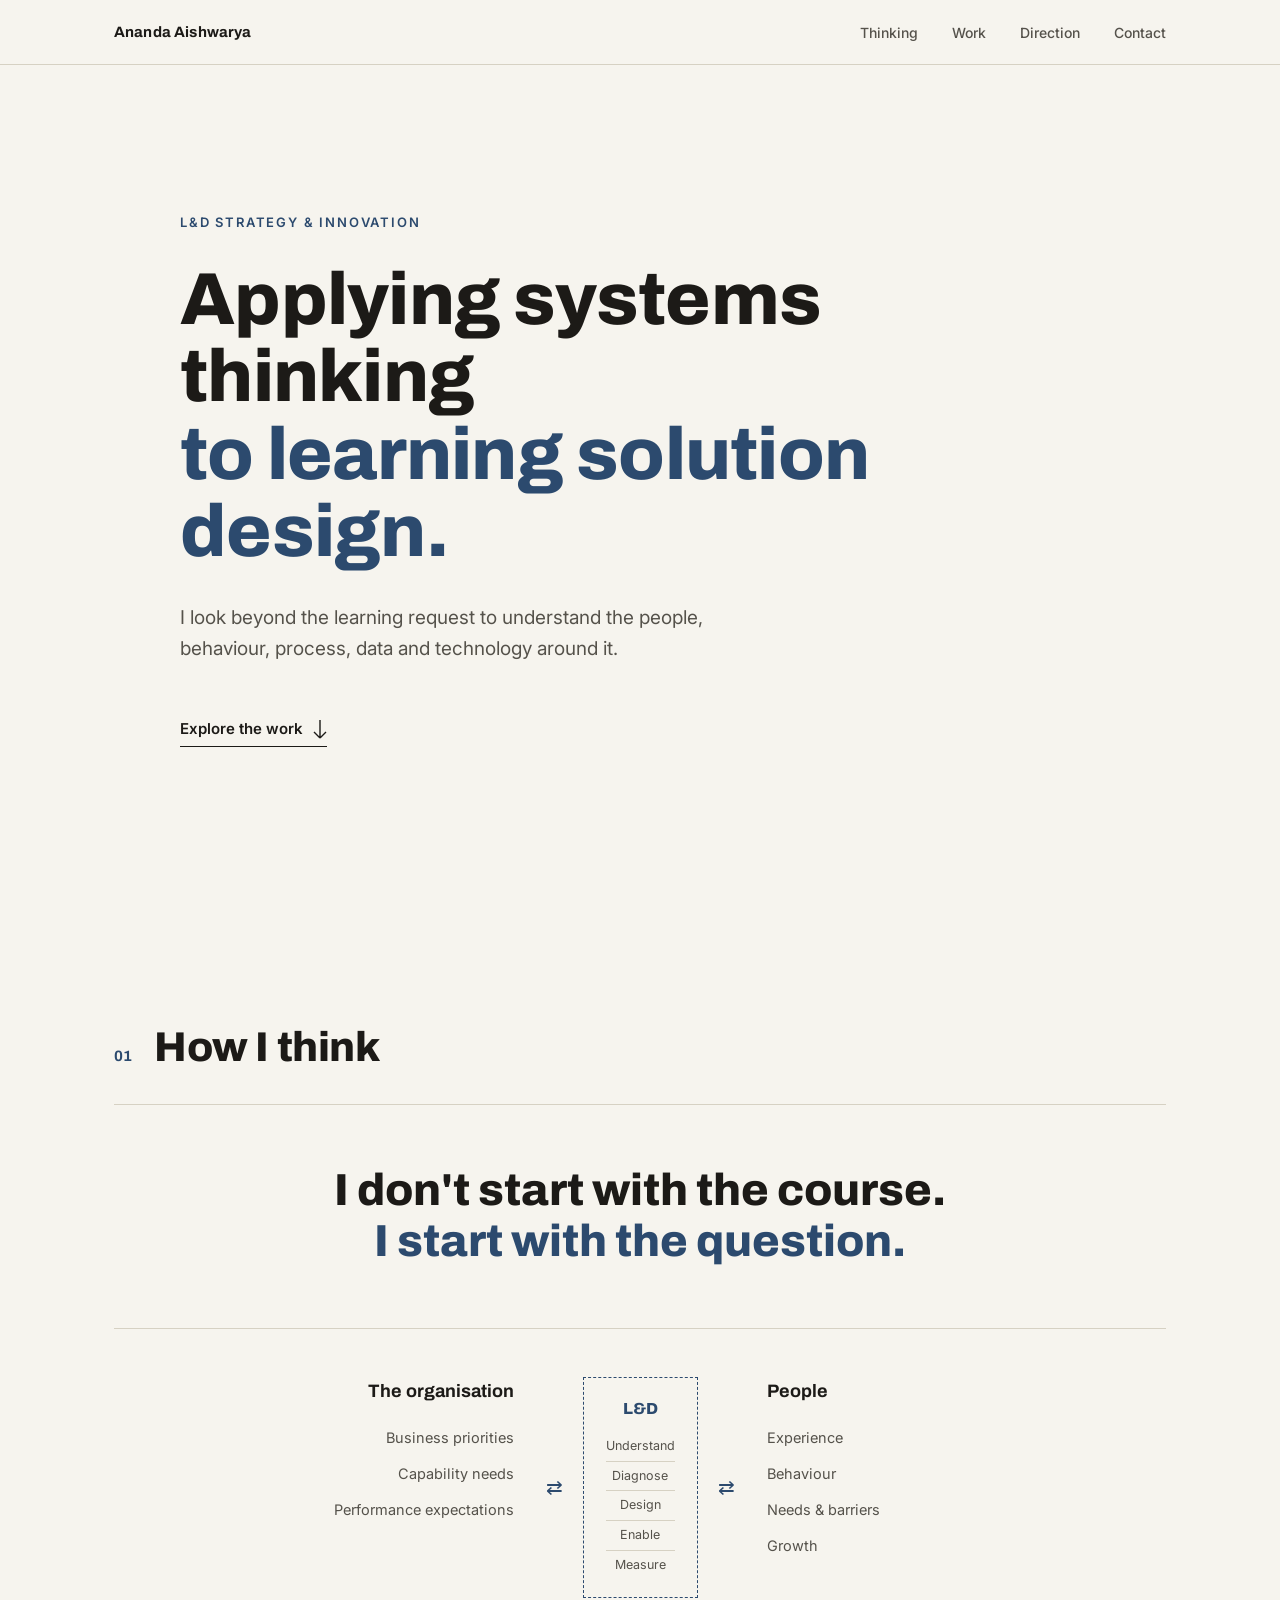
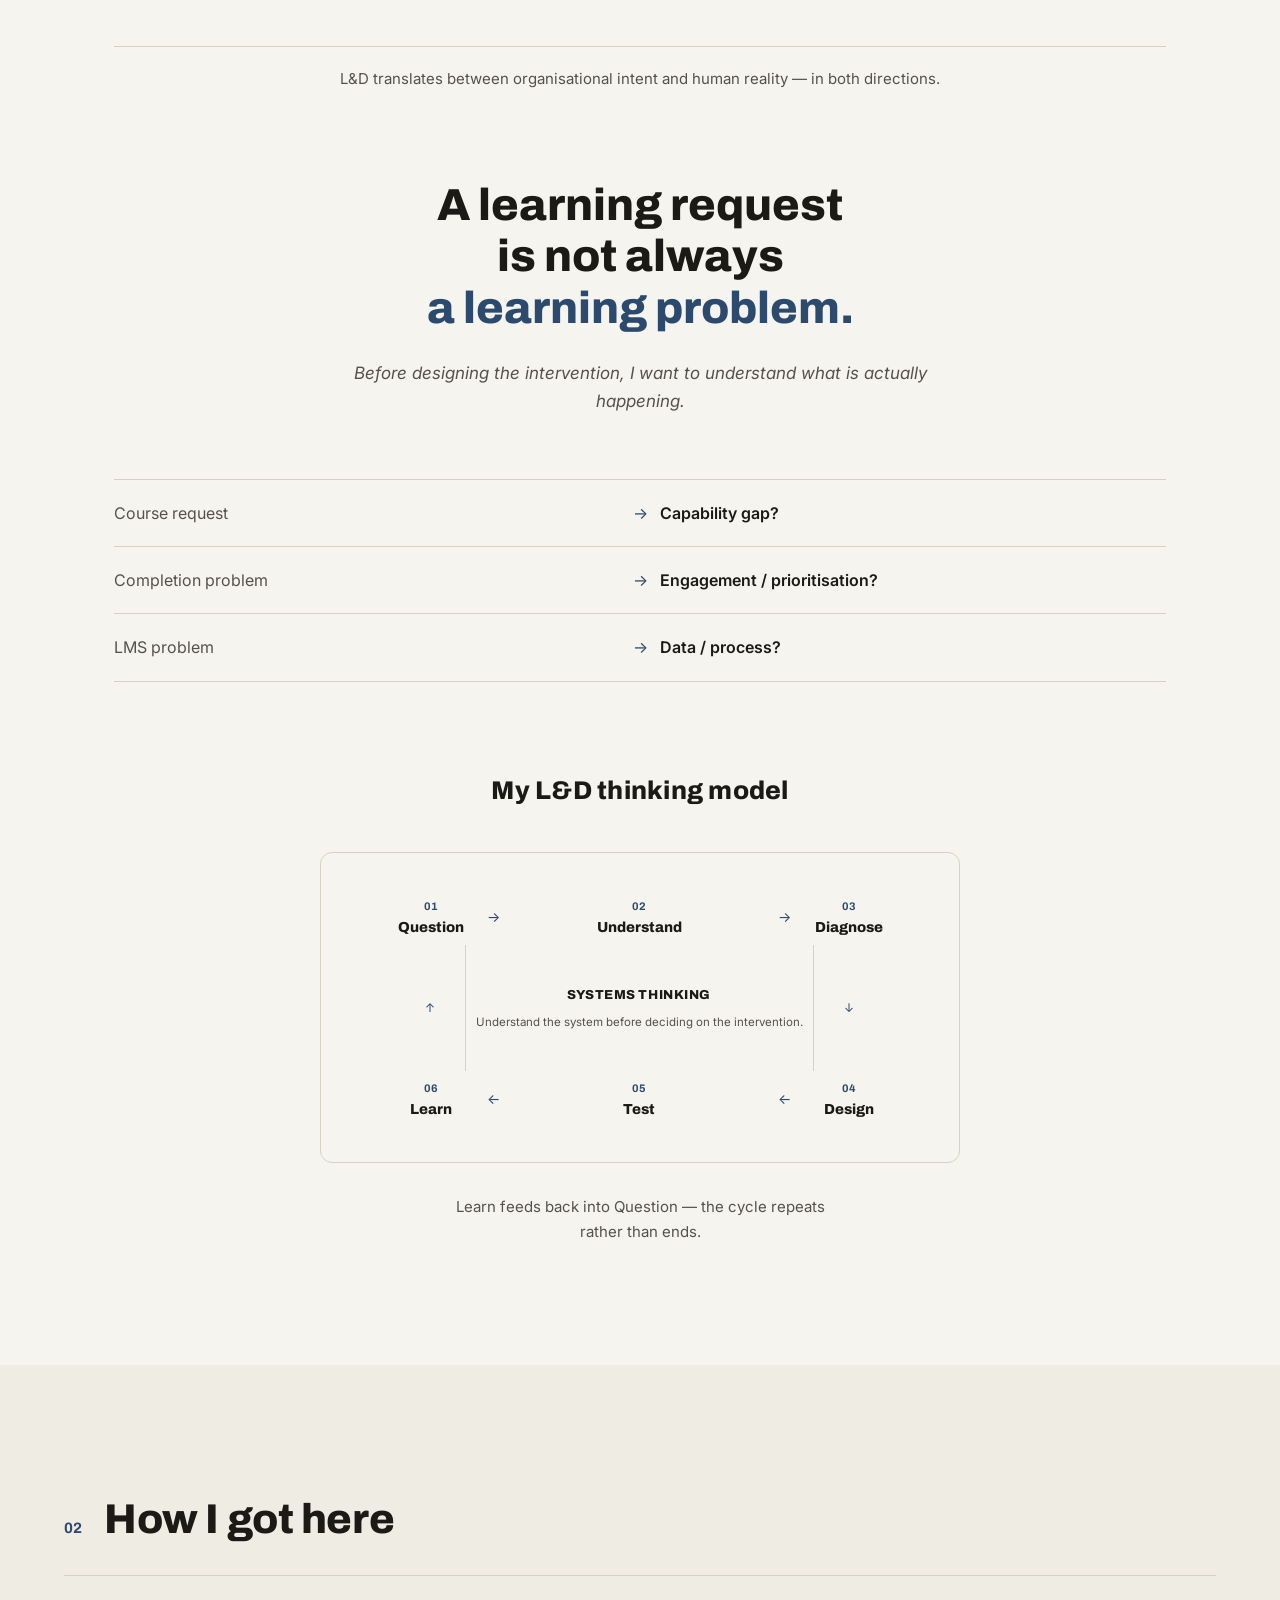
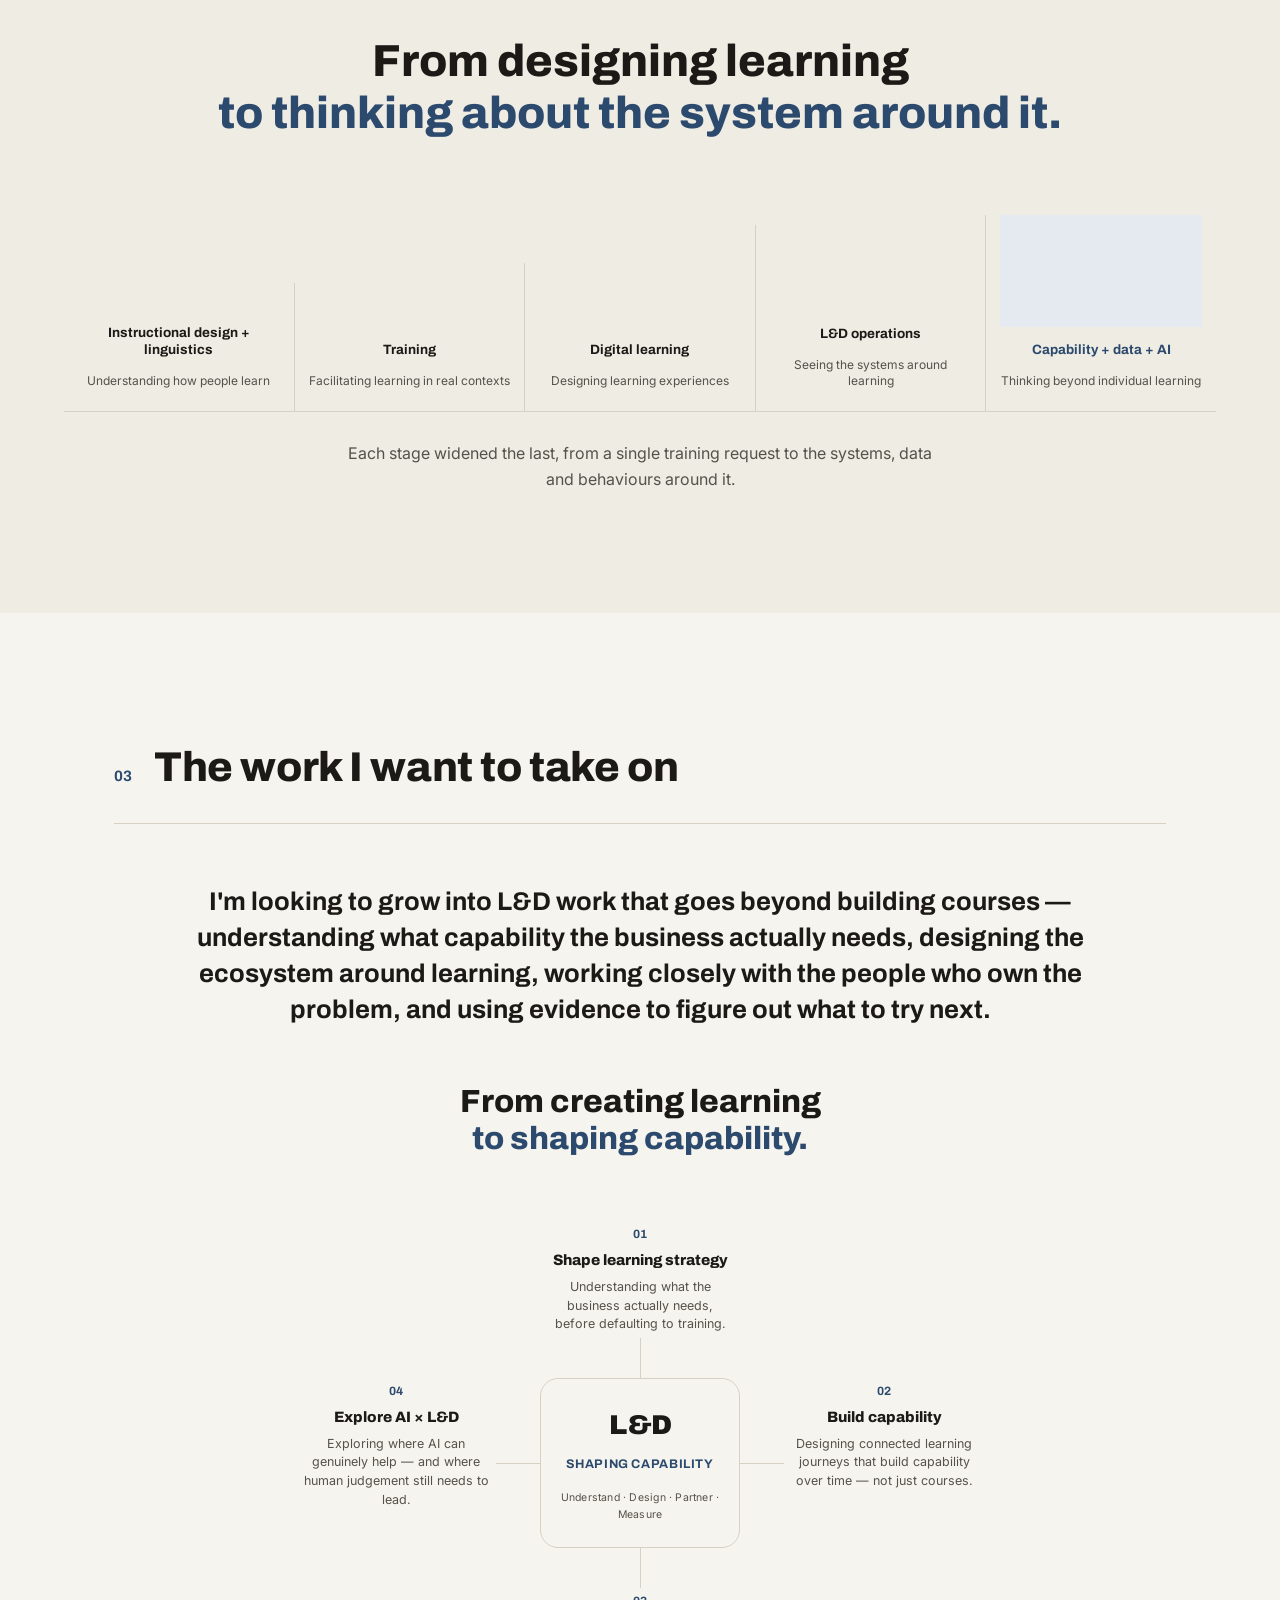
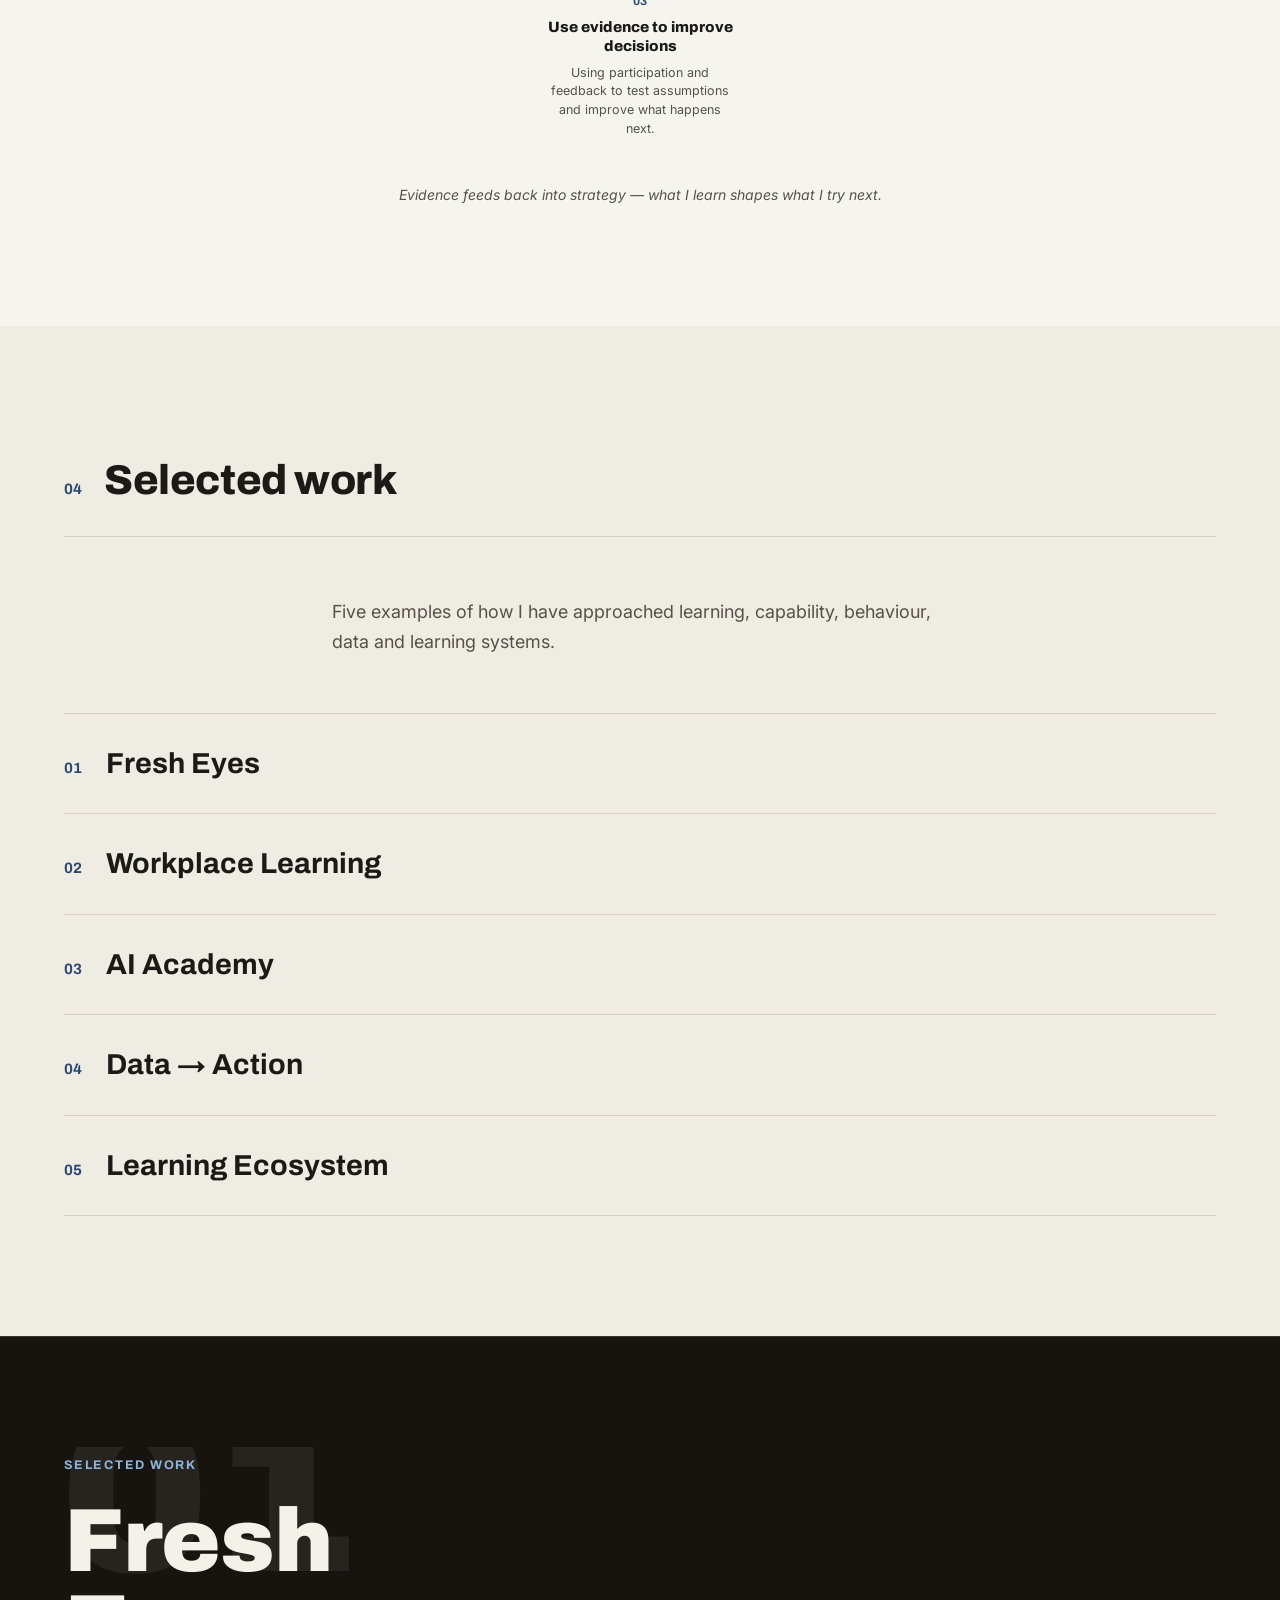
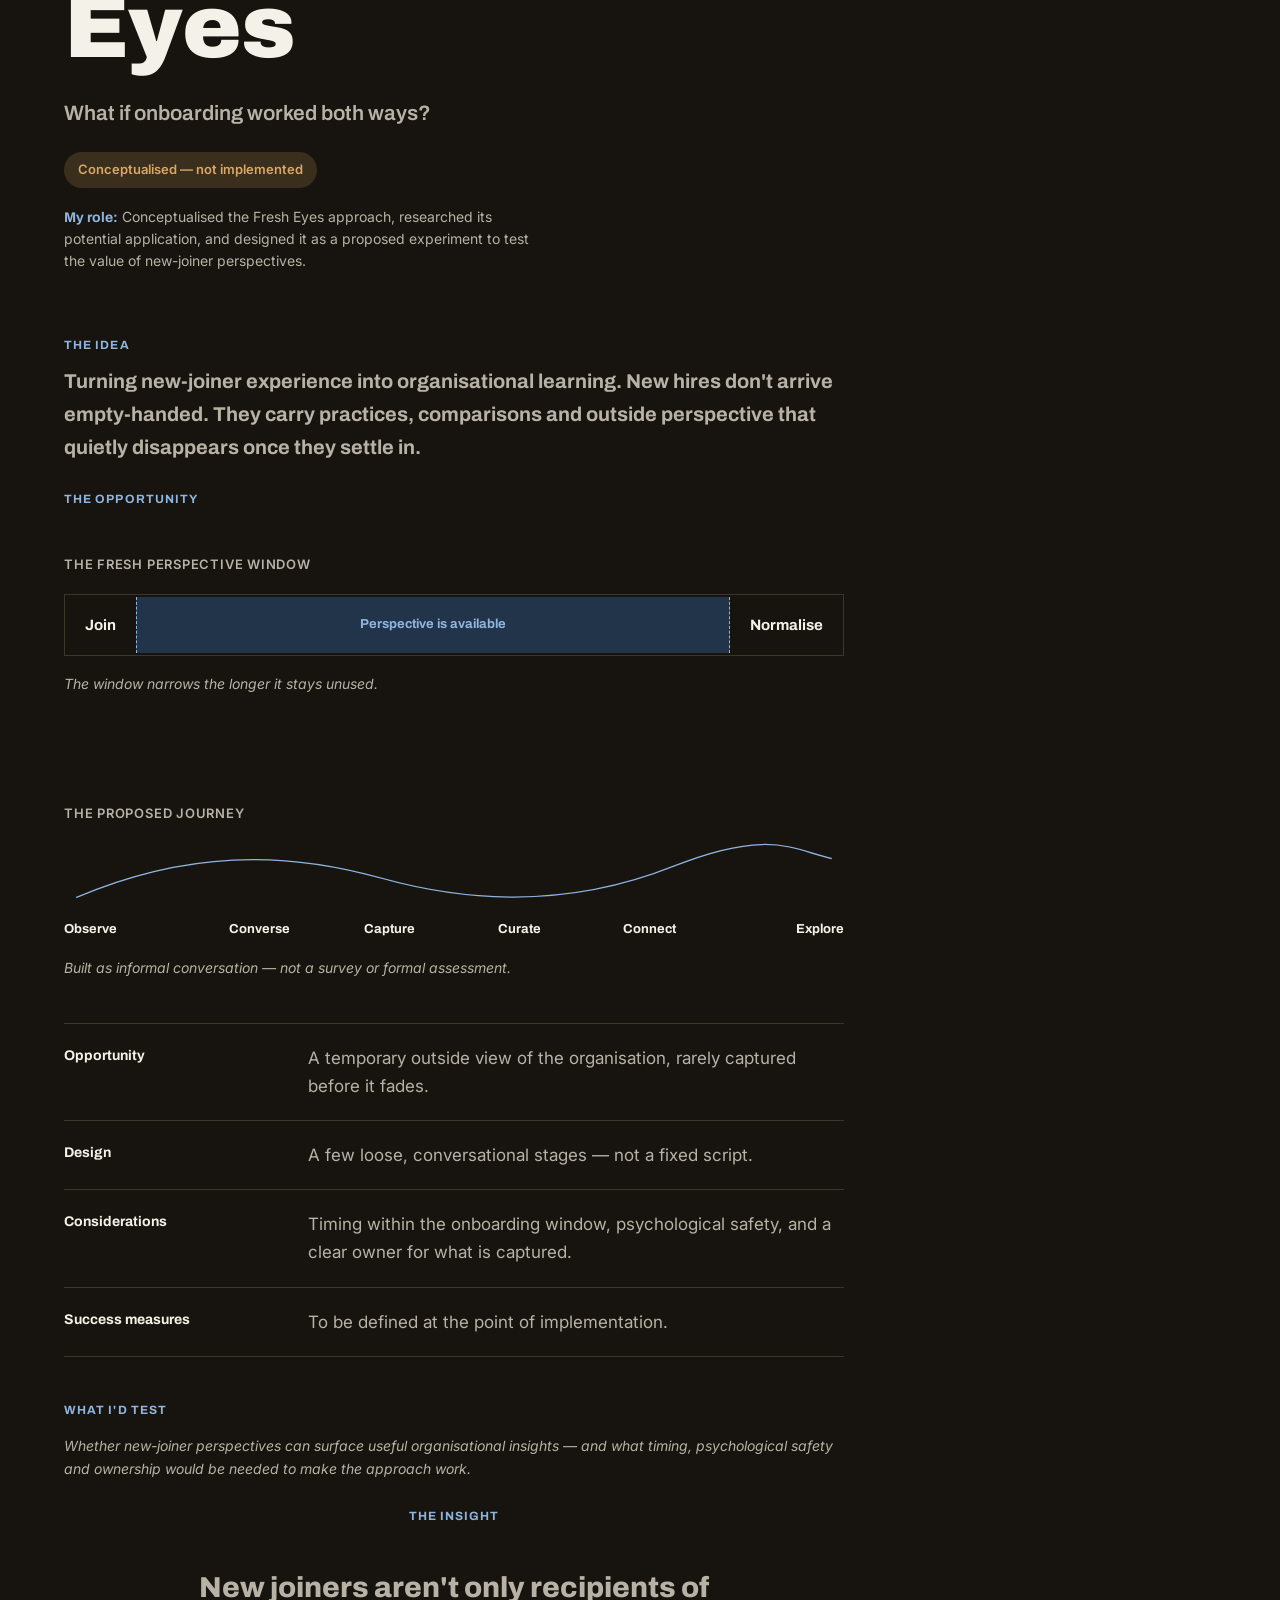
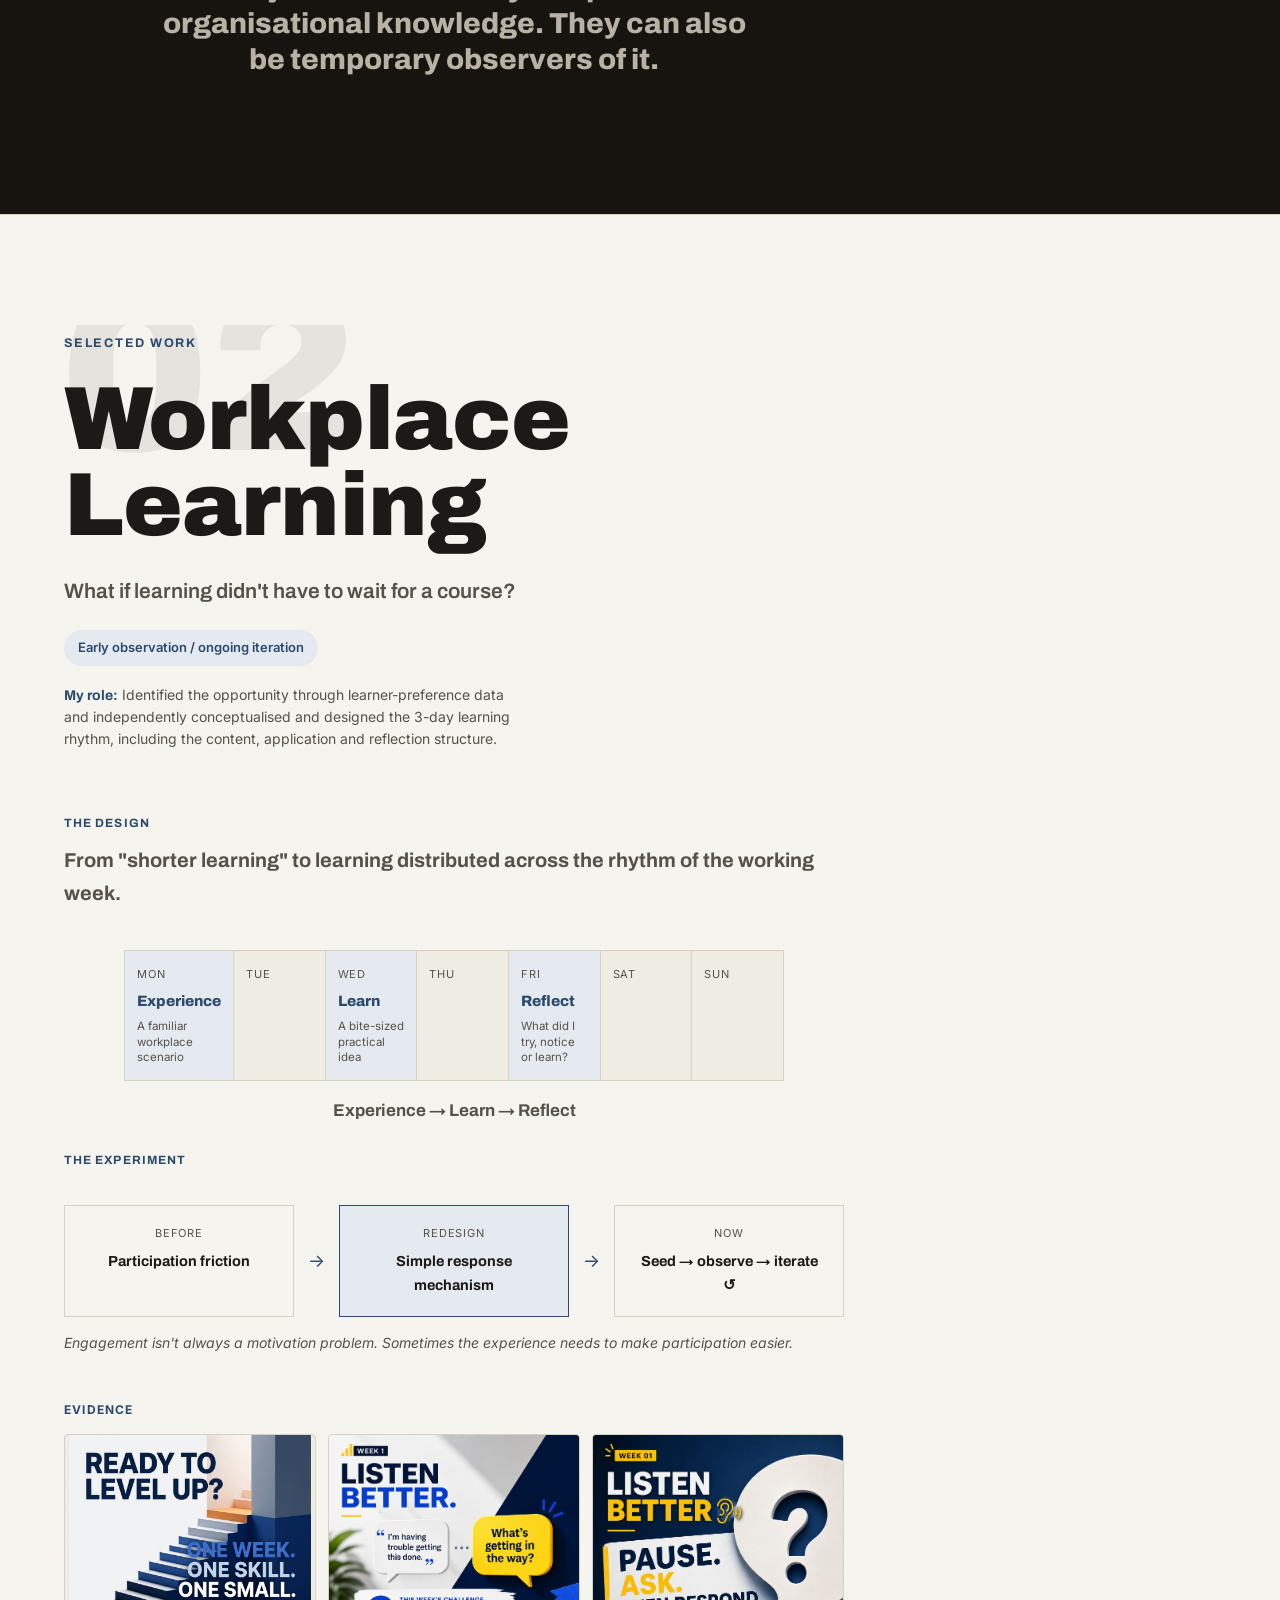
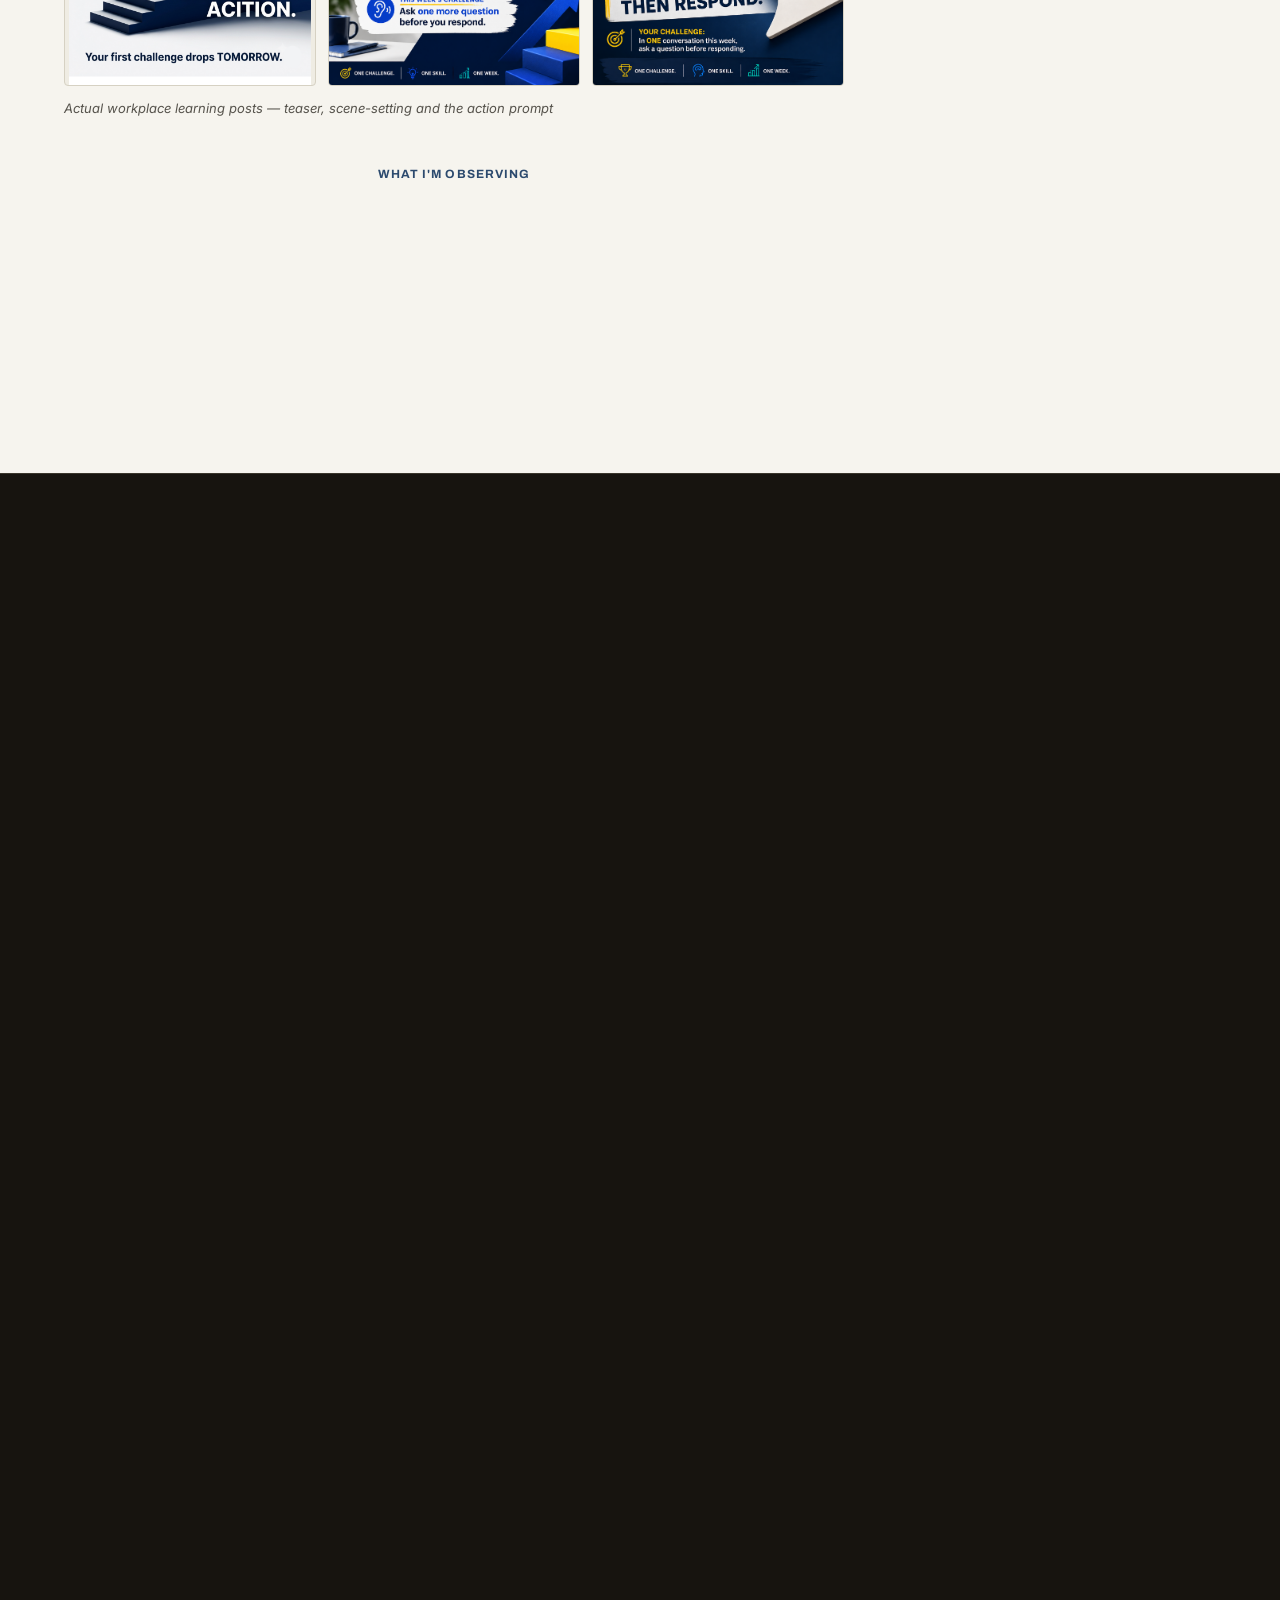
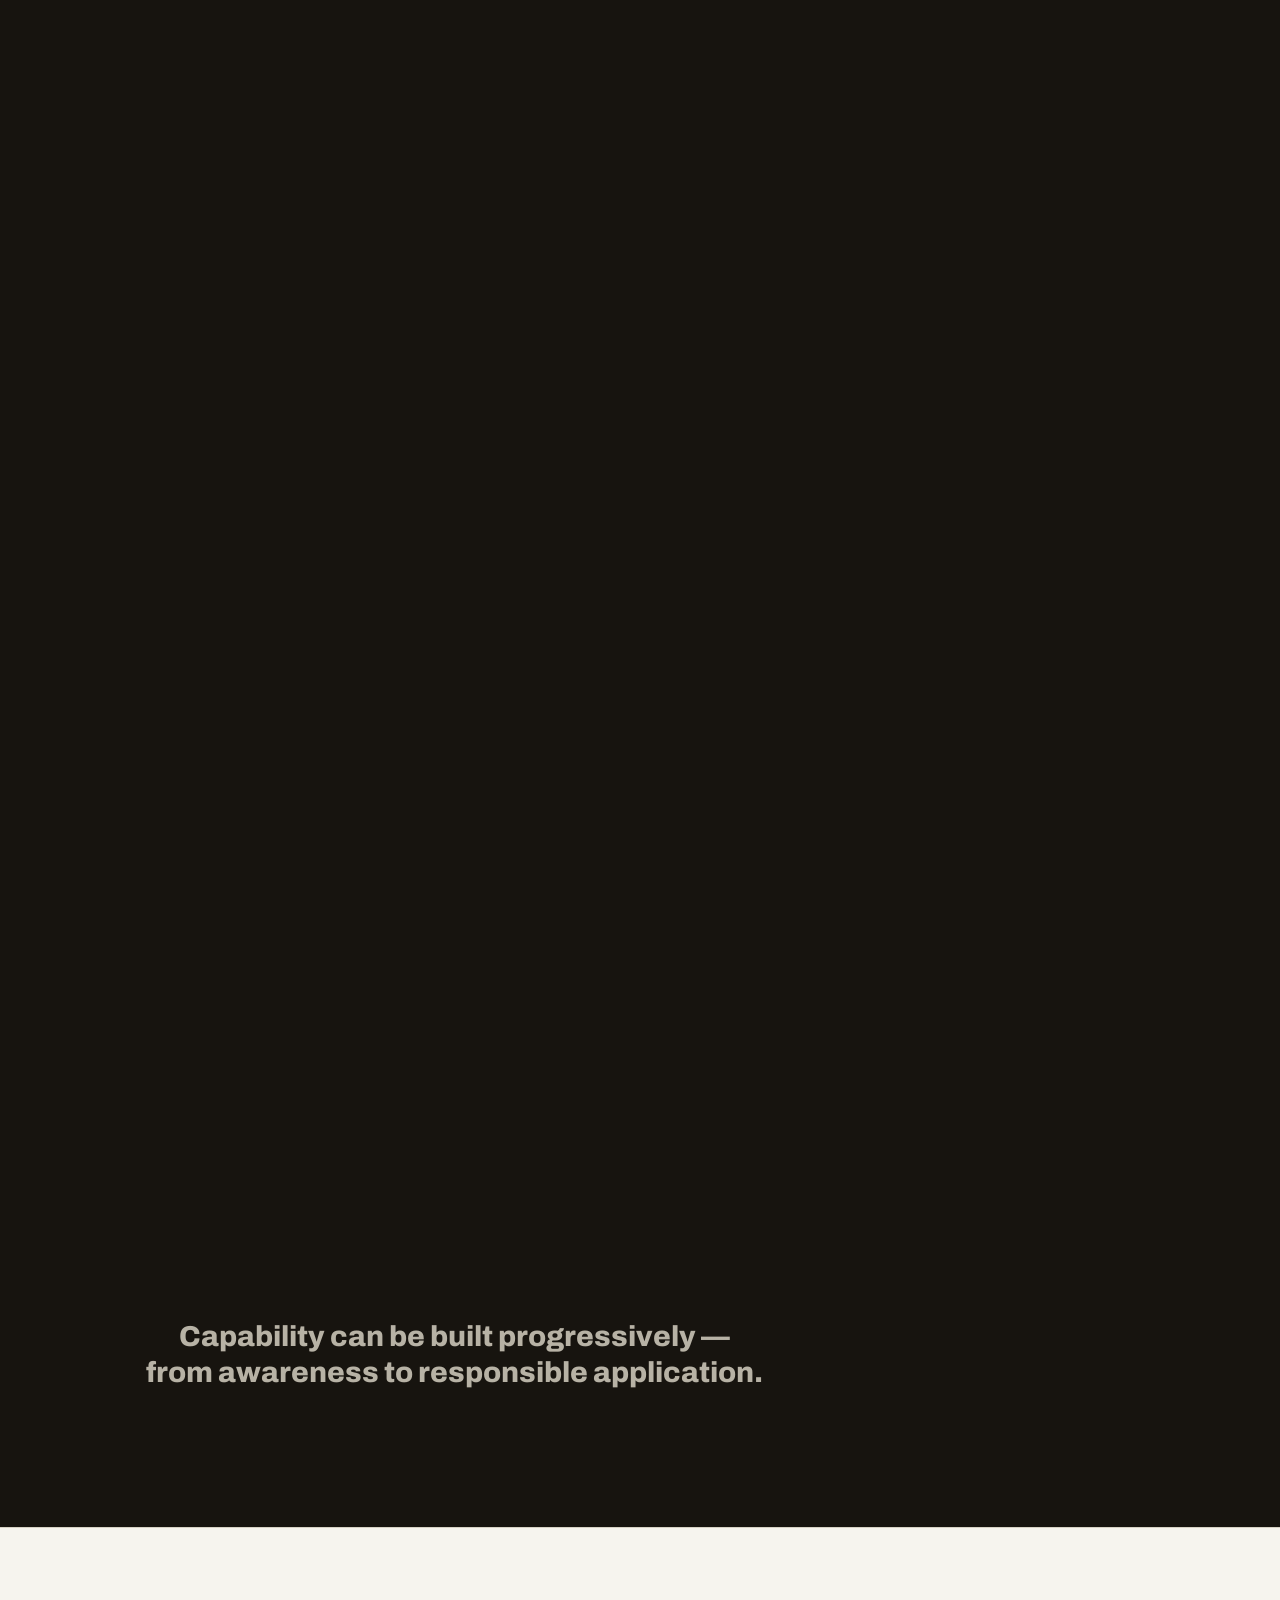
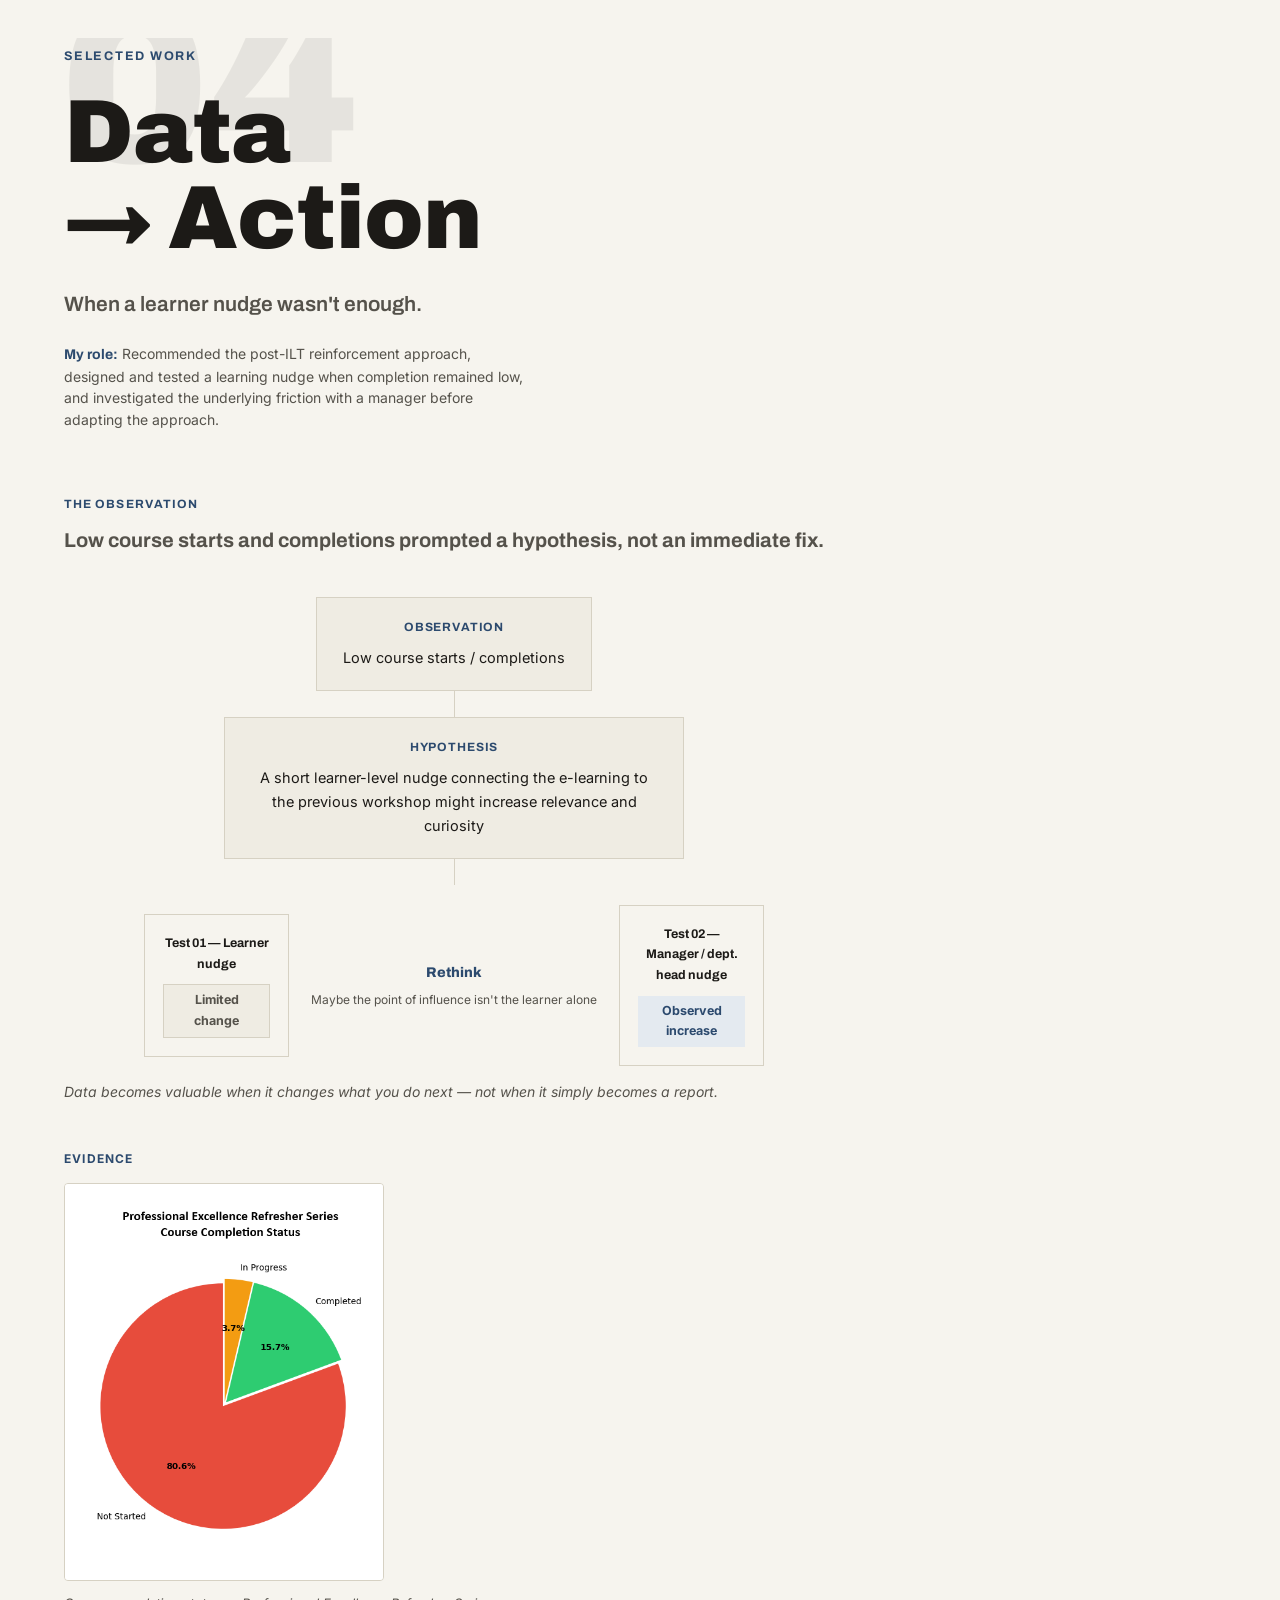
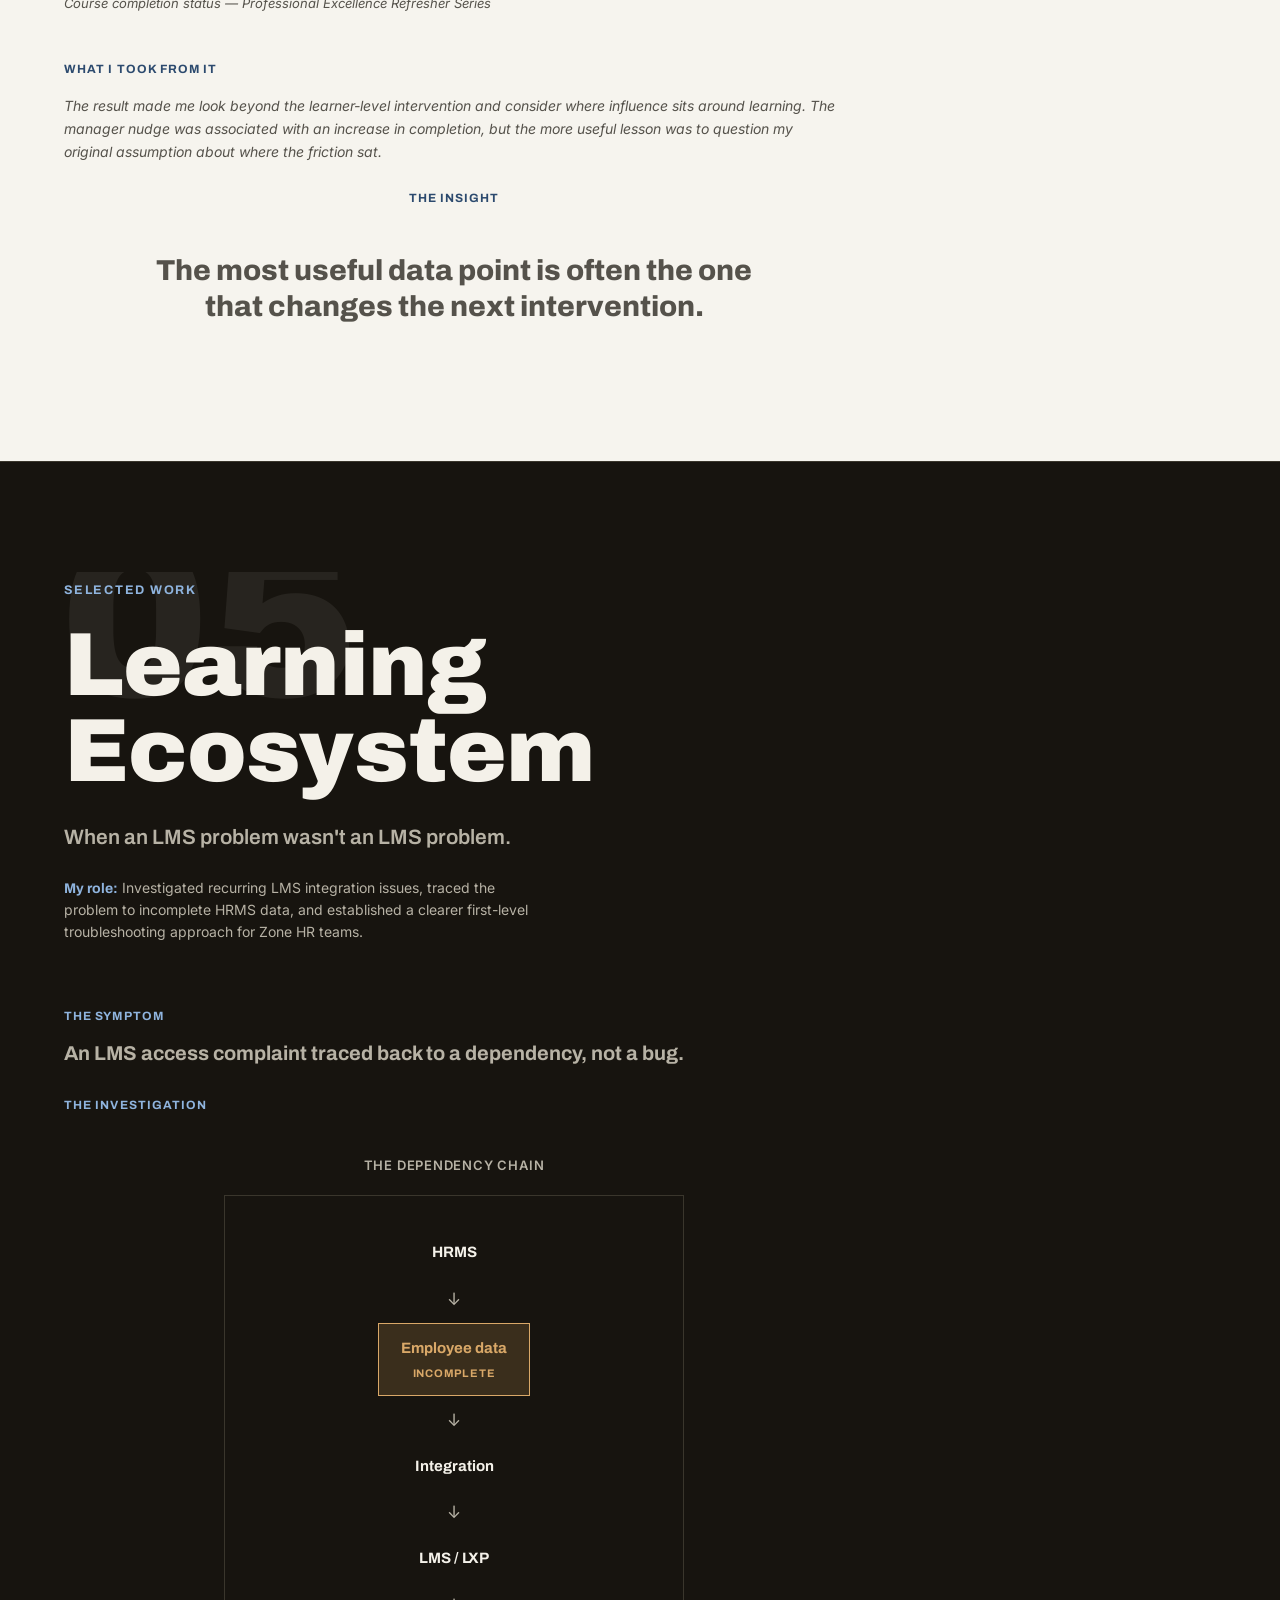
==== commit 7e459b57: "Add files via upload" ====
--- a/index.html
+++ b/index.html
@@ -408,7 +408,7 @@
       <div class="chapter-content">
         <span class="chapter-kicker">Selected work</span>
         <h3 class="chapter-title">AI<br>Academy</h3>
-        <p class="chapter-dek">AI adoption isn't a one-course journey.</p>
+        <p class="chapter-dek">AI capability isn't built in one course.</p>
         <p class="case-role"><span class="case-role-label">My role:</span> Analysed the organisation-wide AI adoption findings, identified the need for a foundational AI learning journey, and independently designed the gamified learning series.</p>
       </div>
     </div>
@@ -424,8 +424,6 @@
         <span>Identify barriers</span><span class="flow-arrow">↓</span>
         <span>Design capability journey</span>
       </div>
-
-      <p class="case-caption reveal">Adoption was uneven. Some employees weren't fully integrating AI into their work because they didn't fully rely on or trust it.</p>
 
       <span class="eyebrow reveal">What the discovery showed</span>
       <p class="case-caption reveal">Most employees were already experimenting with AI, but there was no common foundation. Some employees were also hesitant to rely on AI in their work, pointing to differences in confidence and trust alongside differences in use.</p>
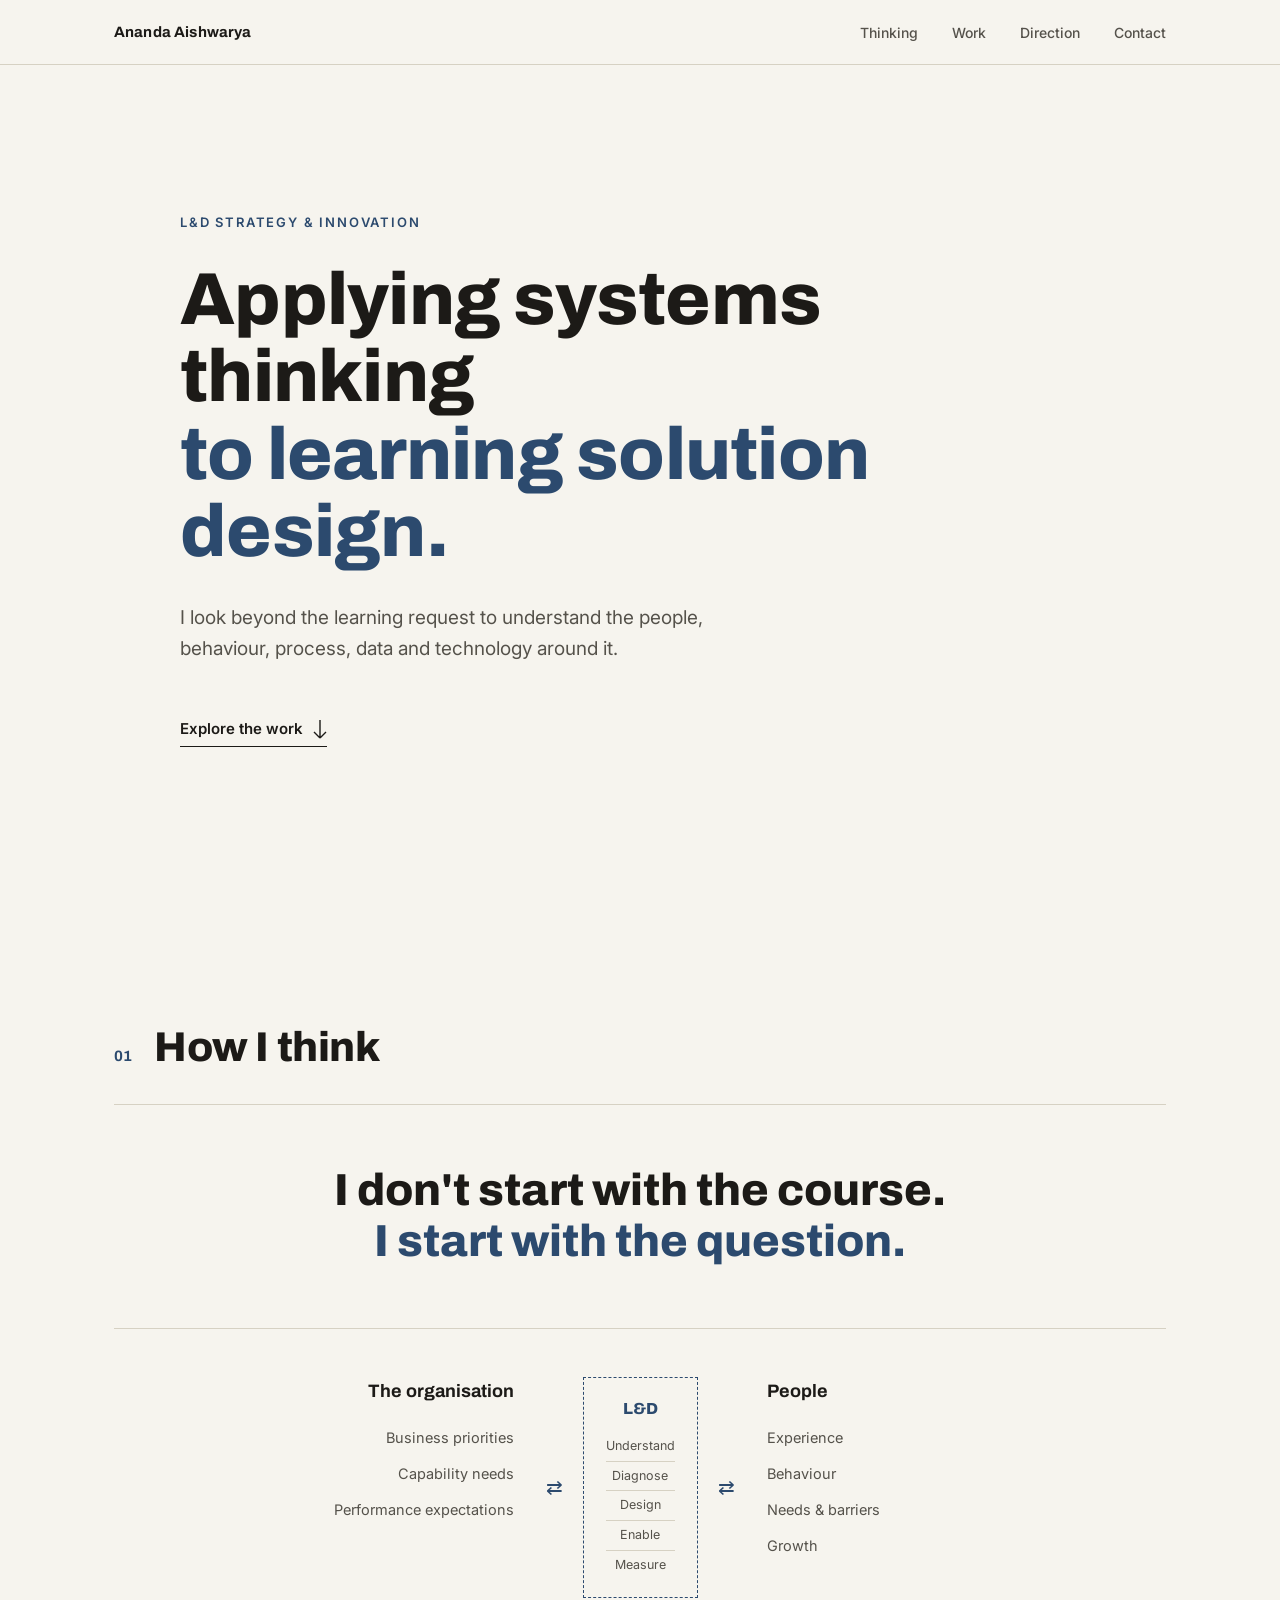
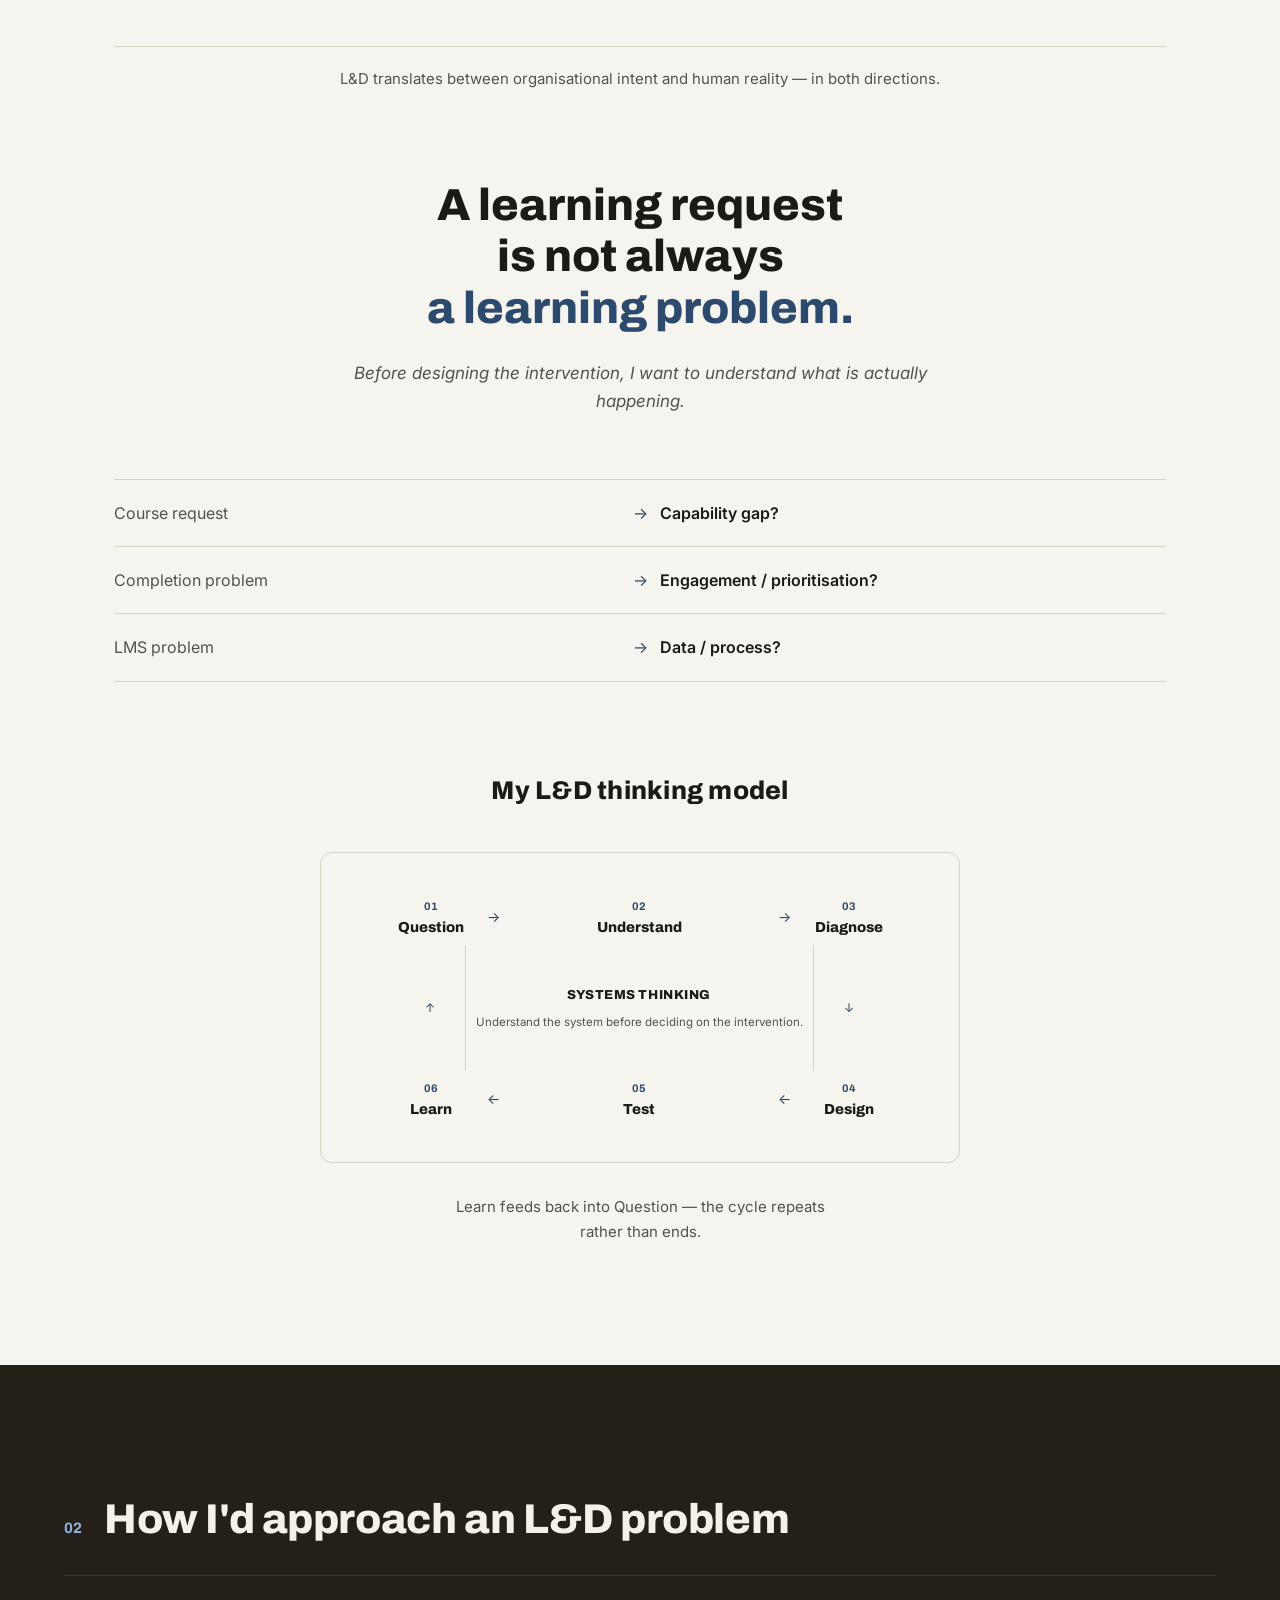
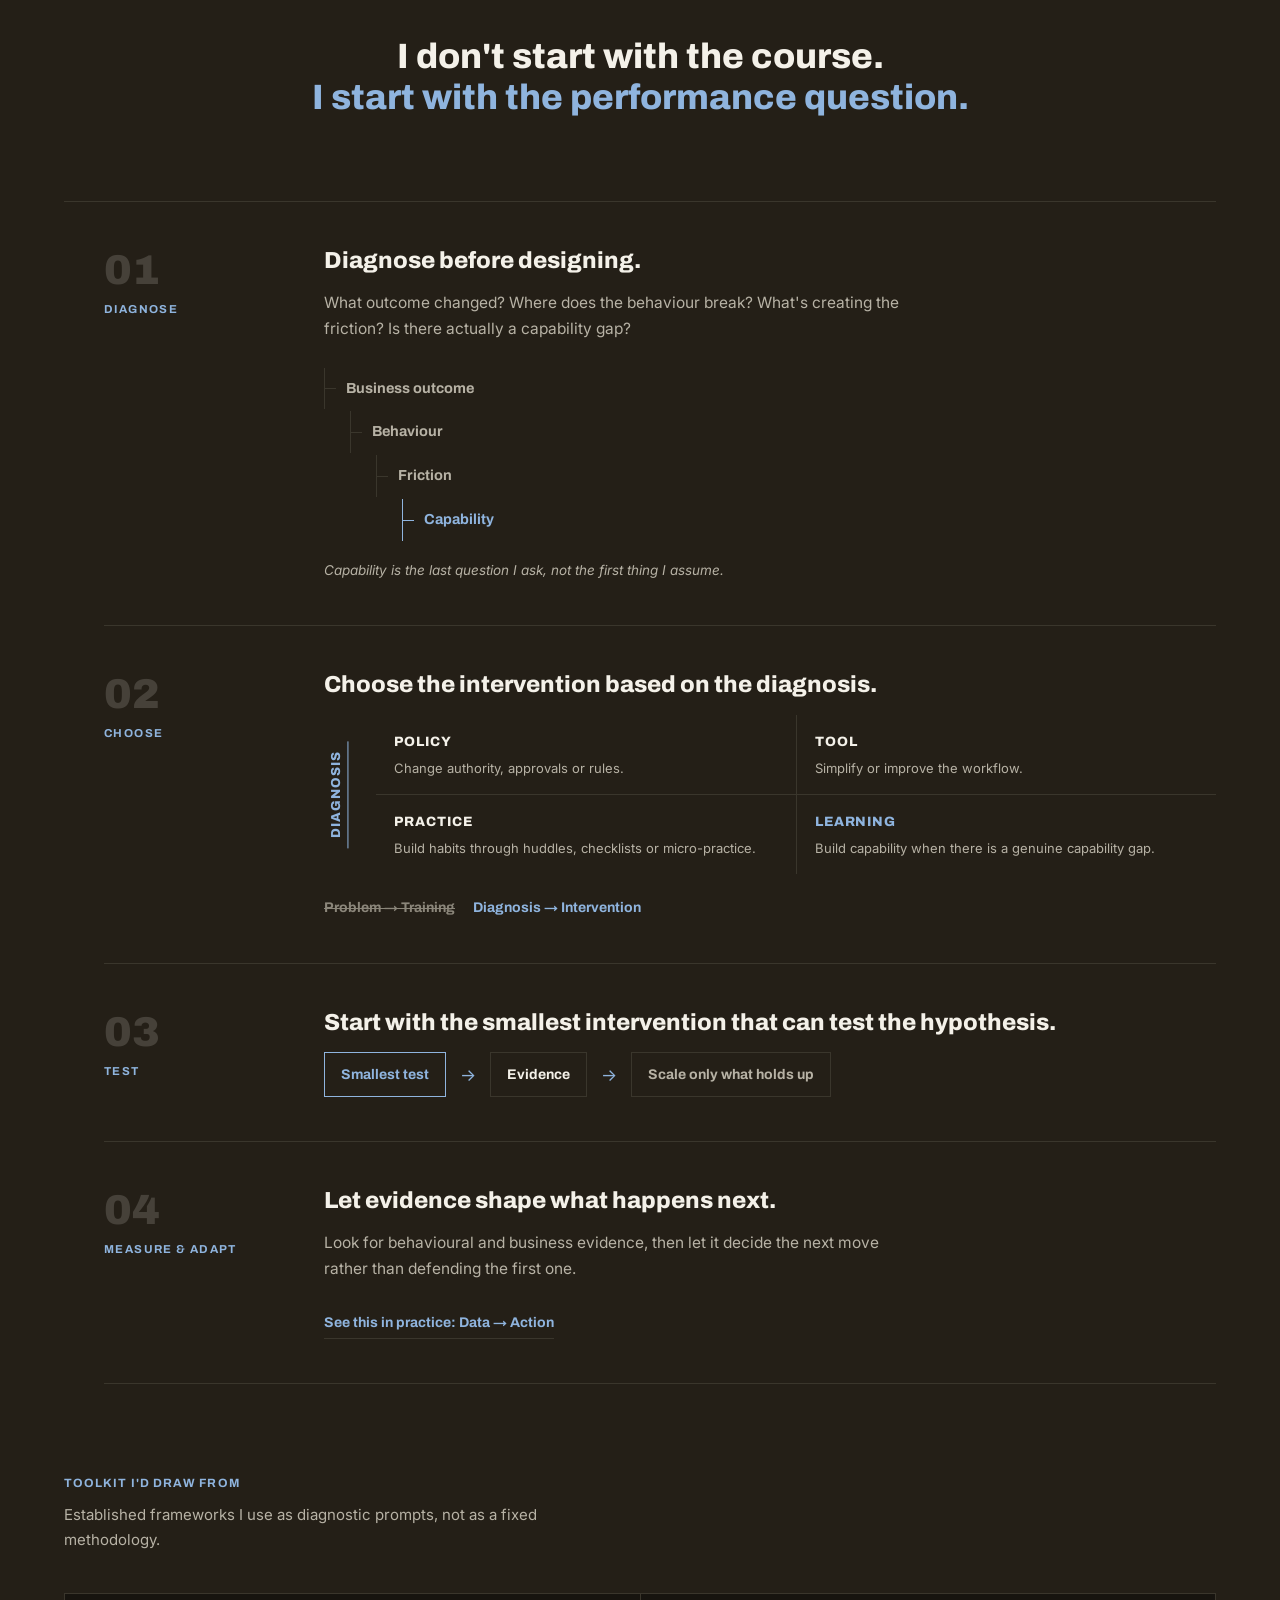
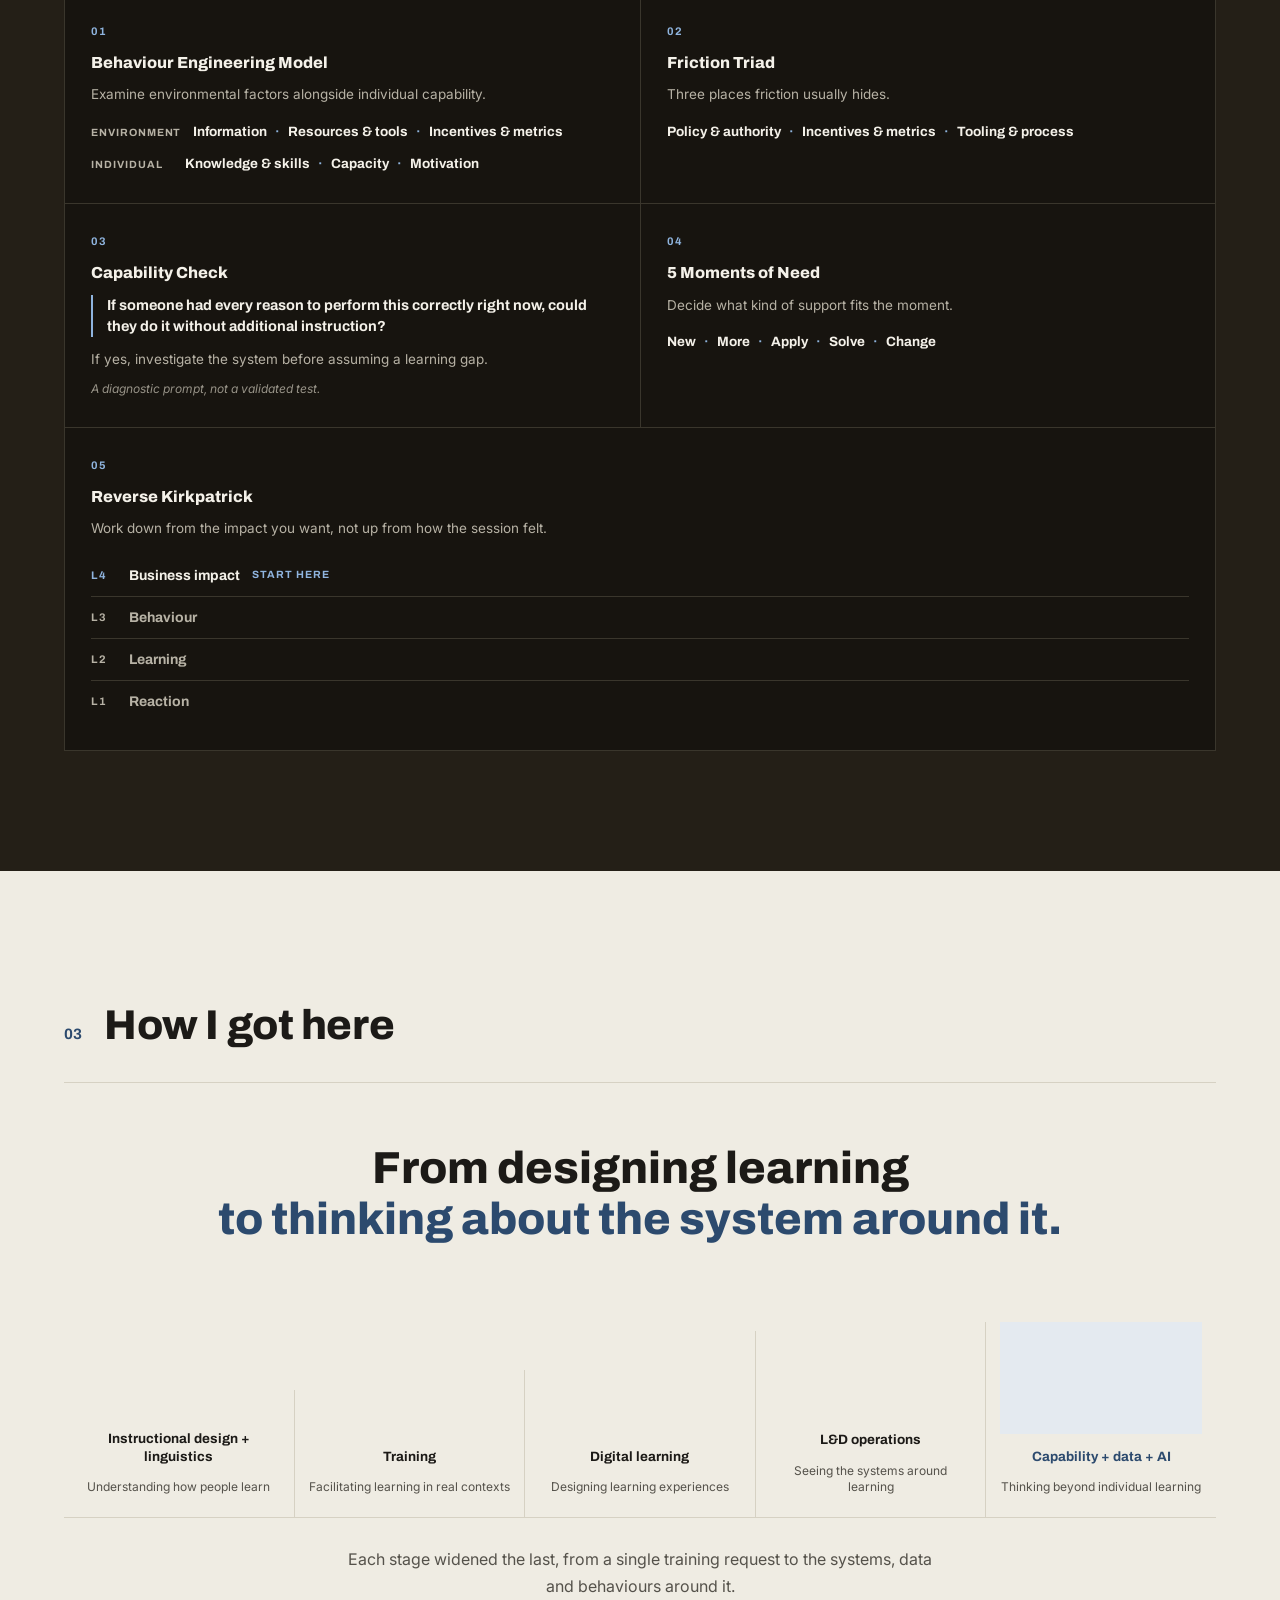
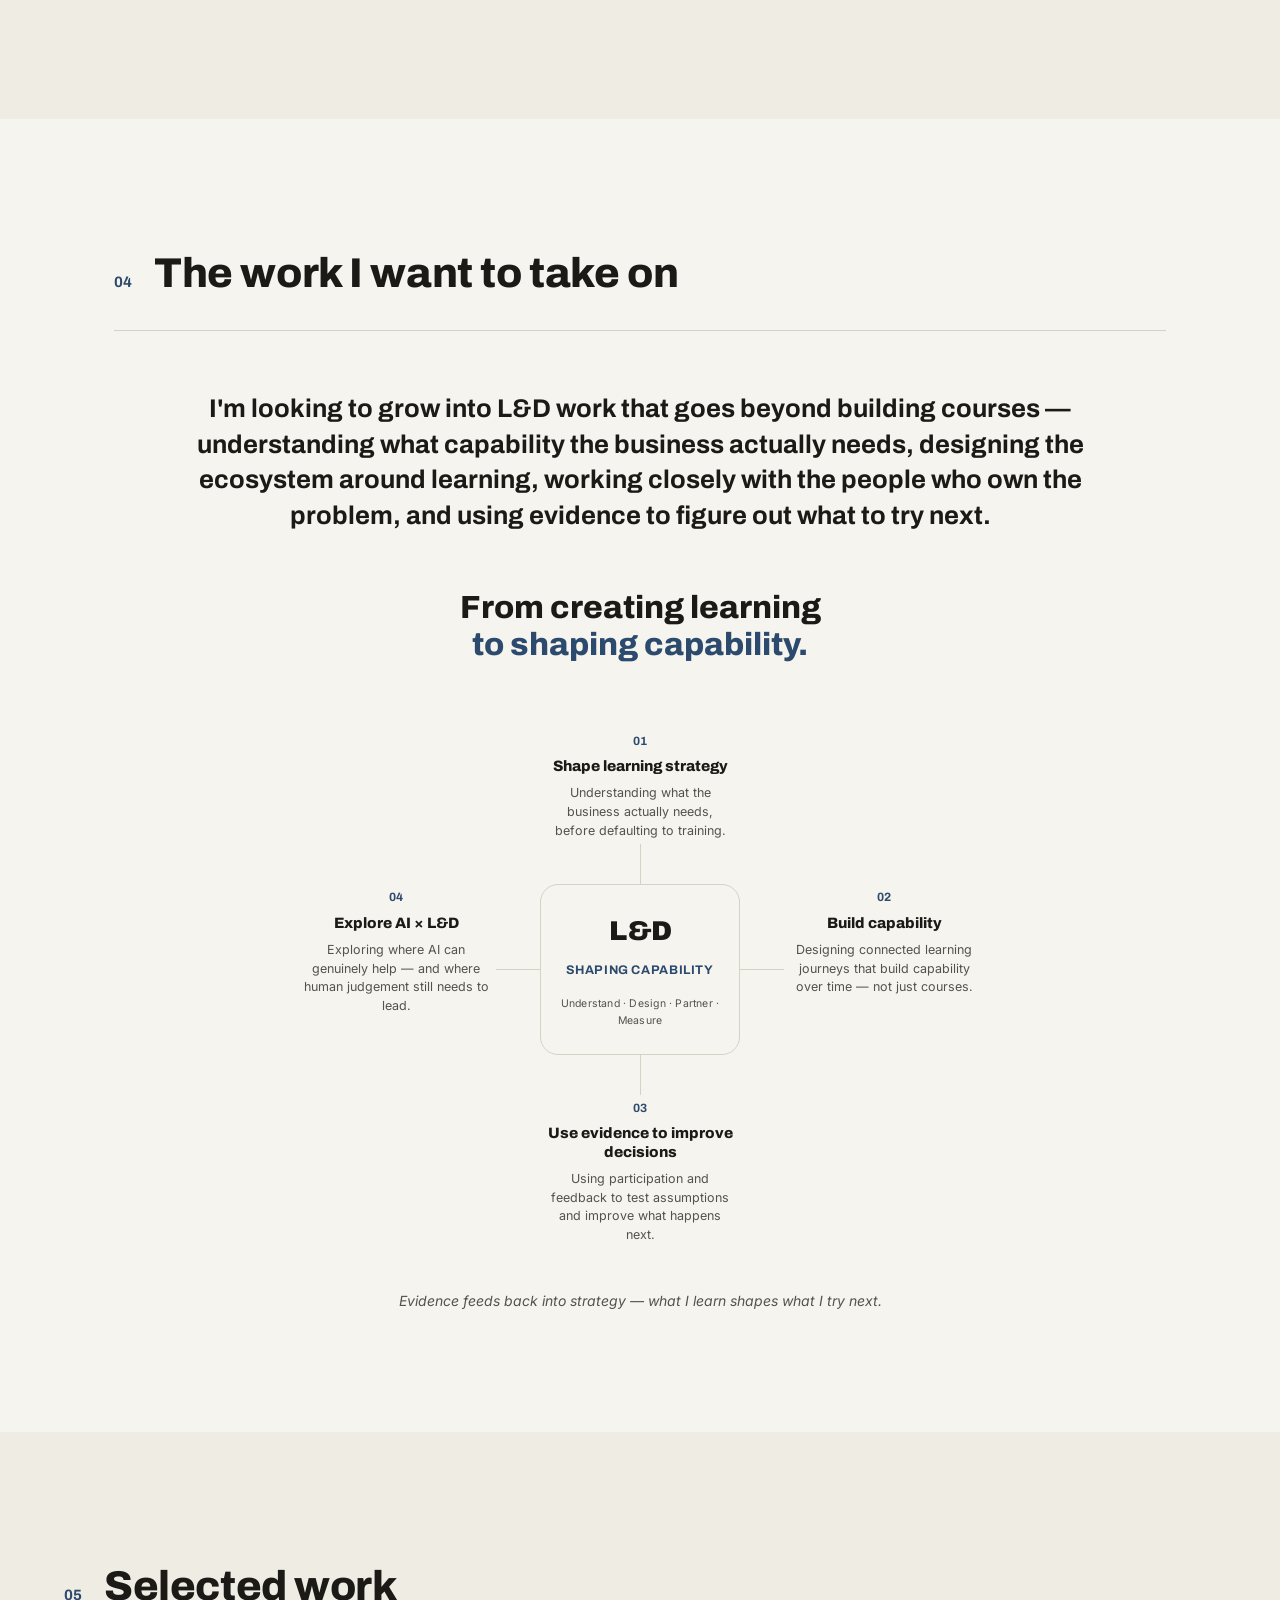
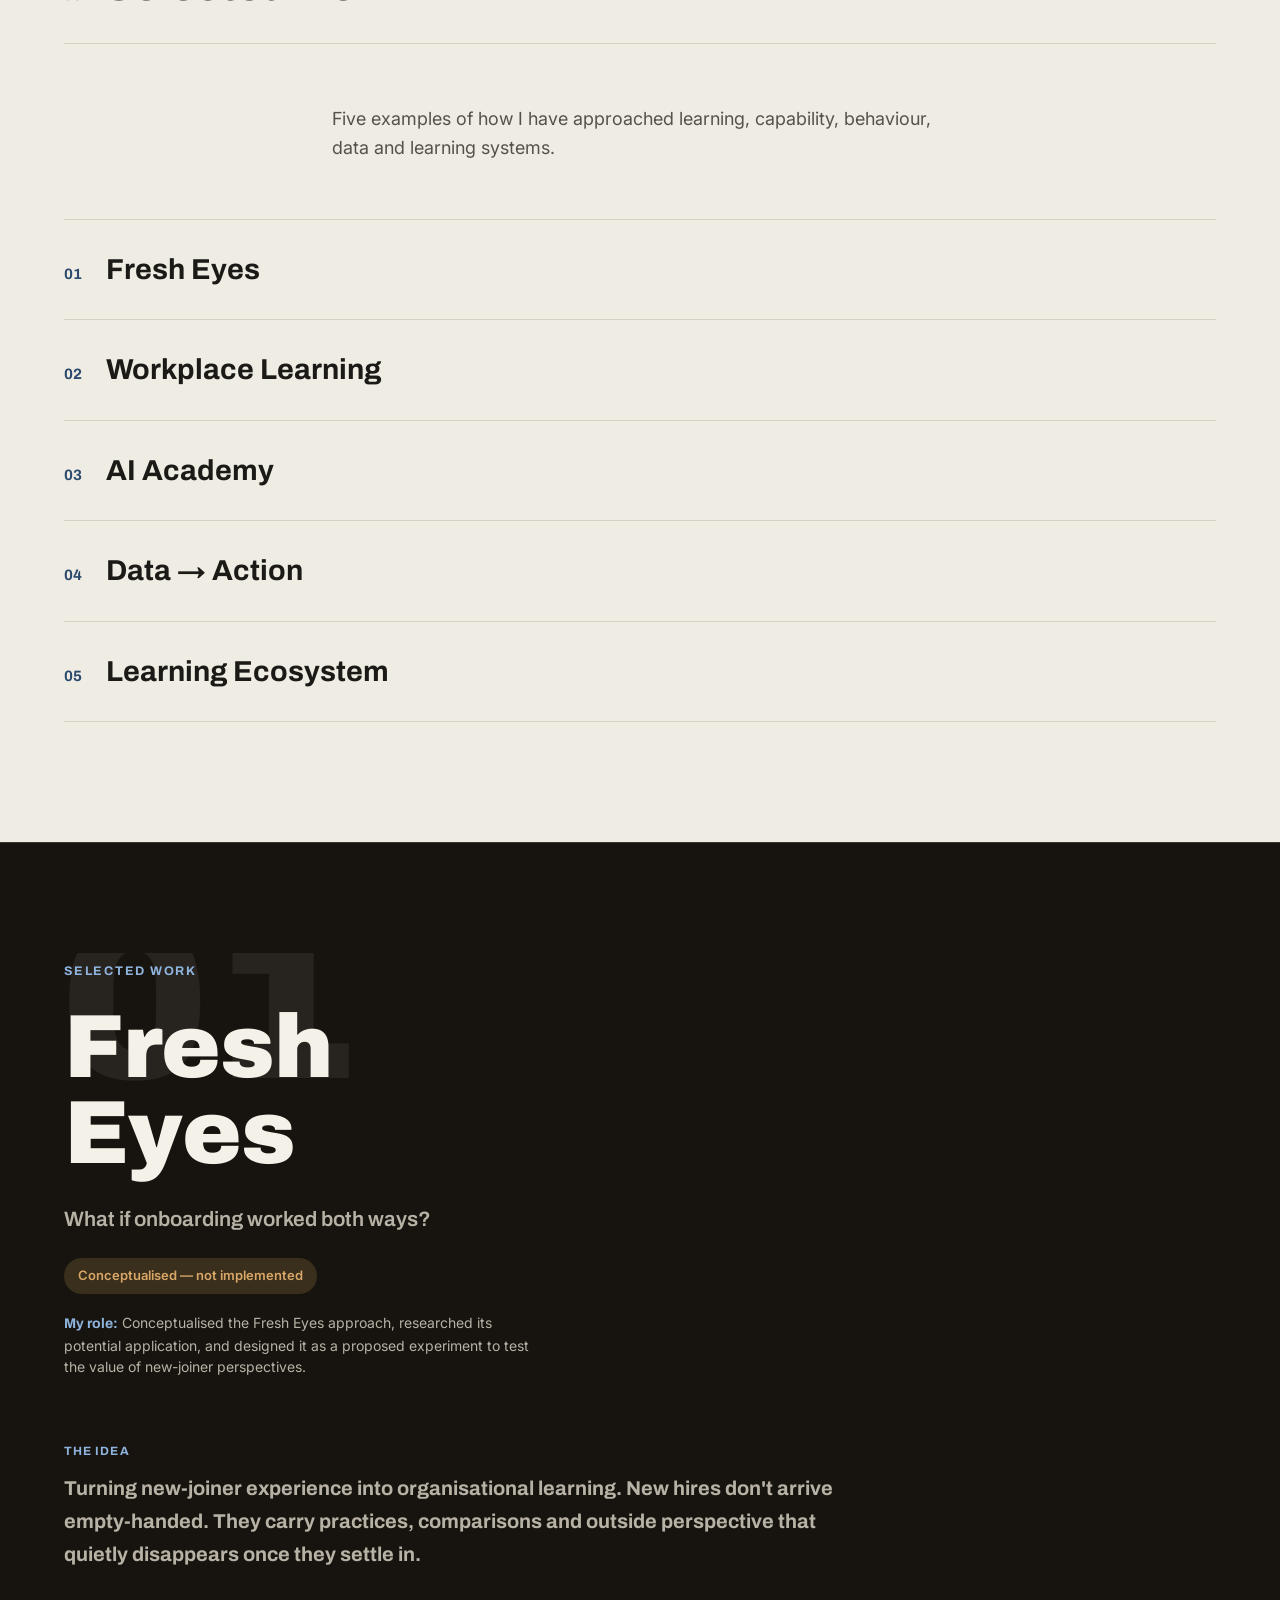
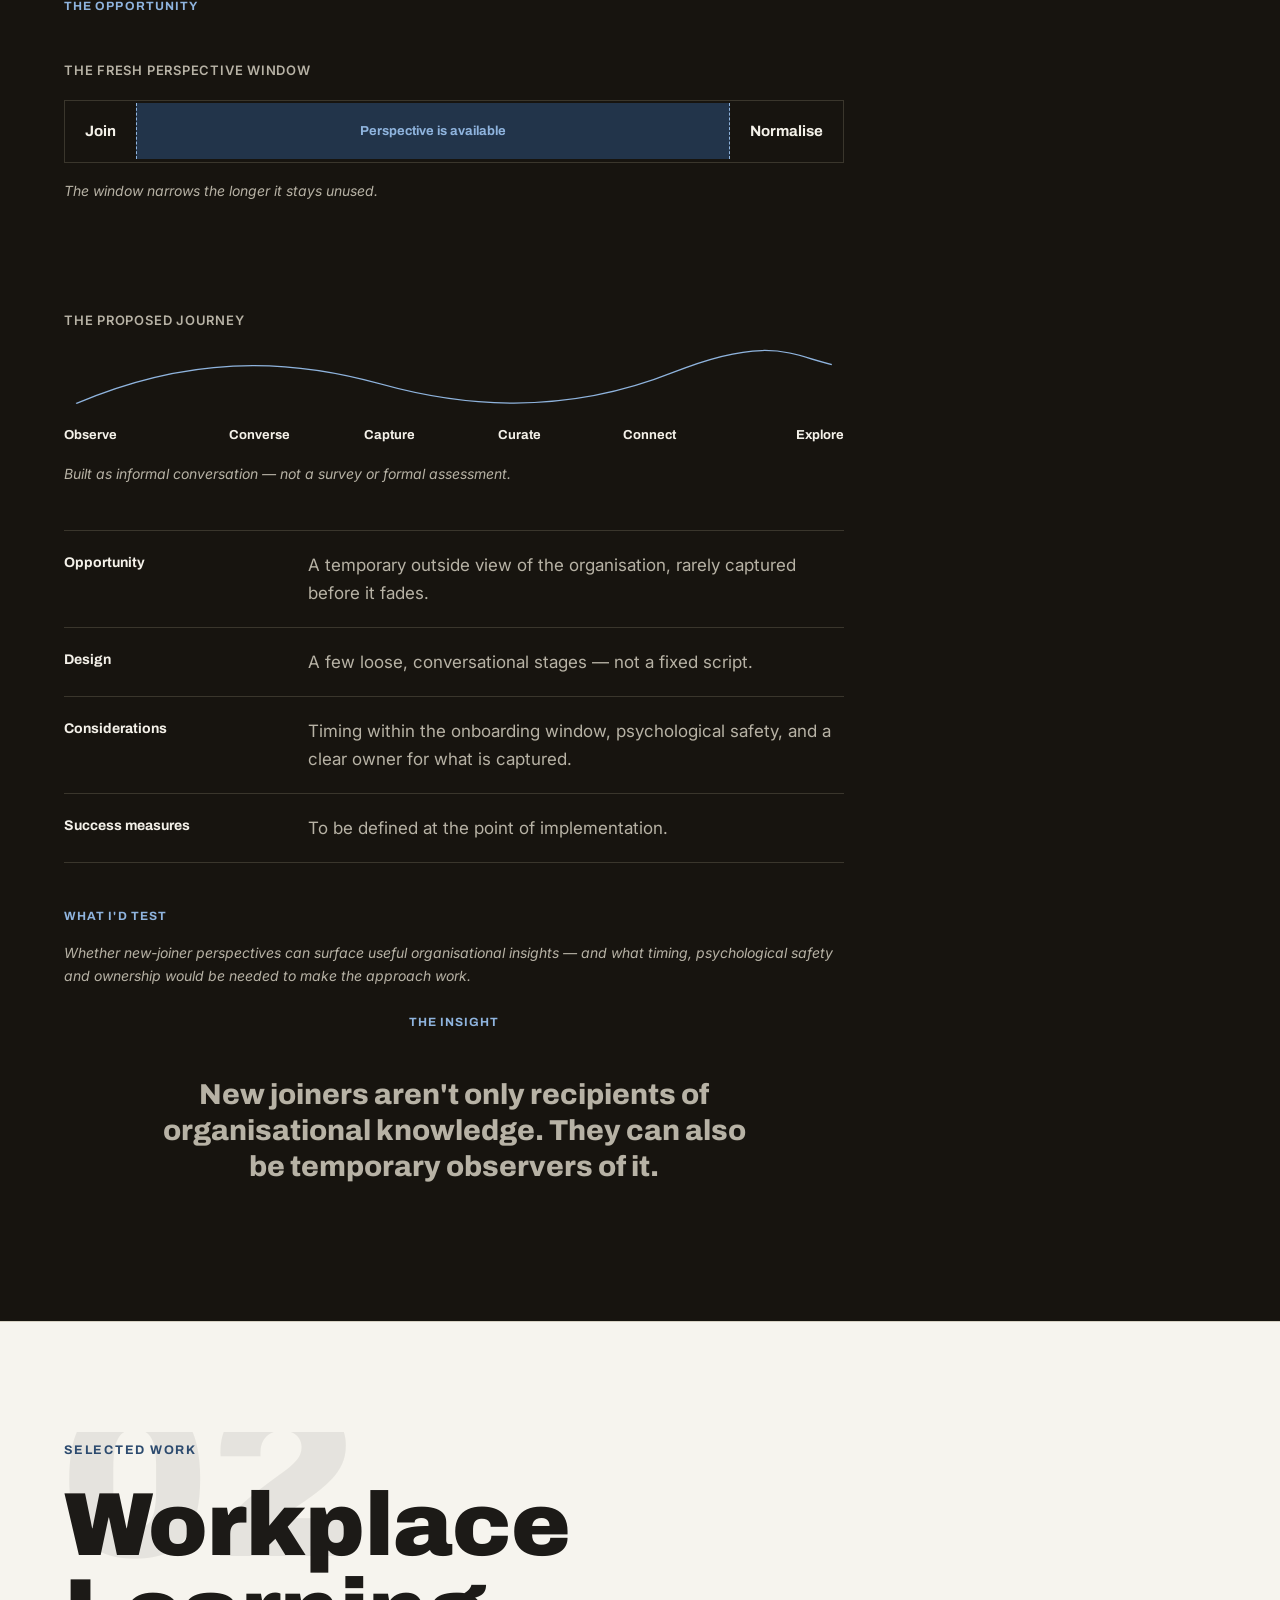
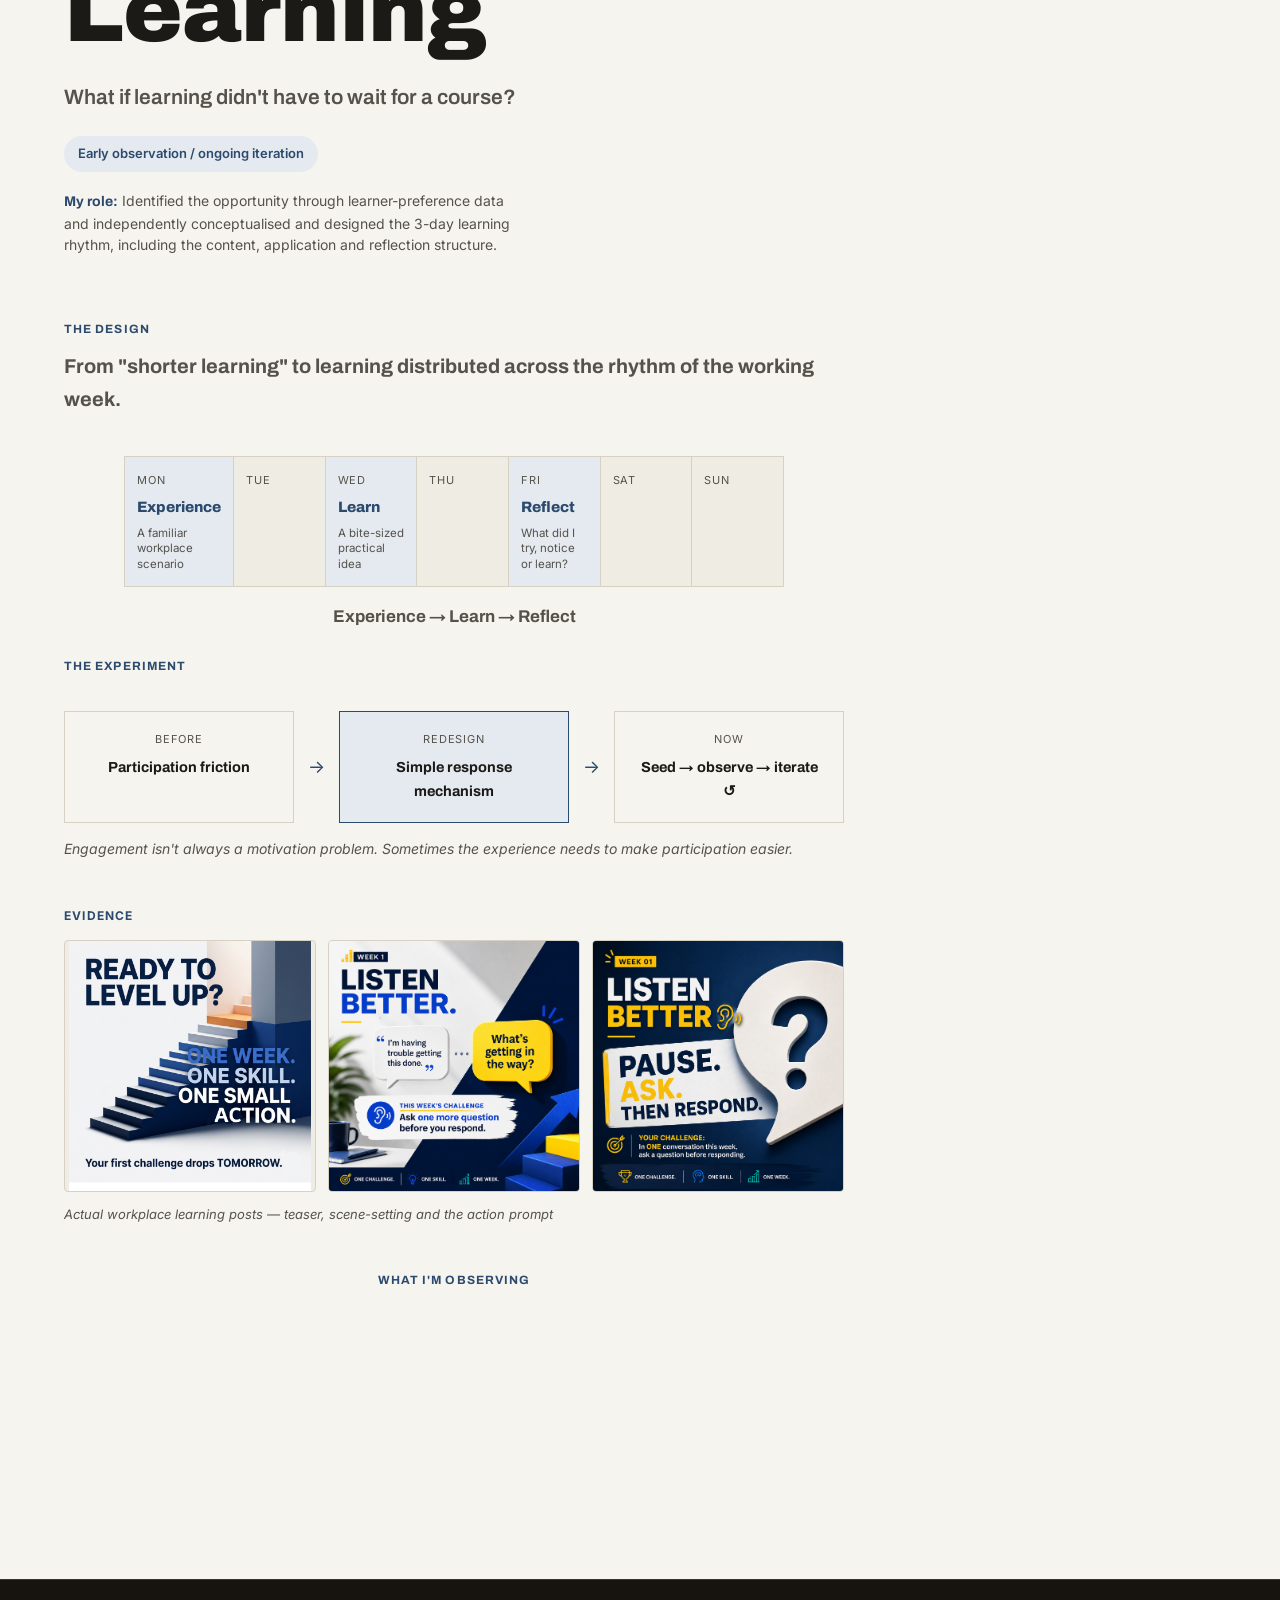
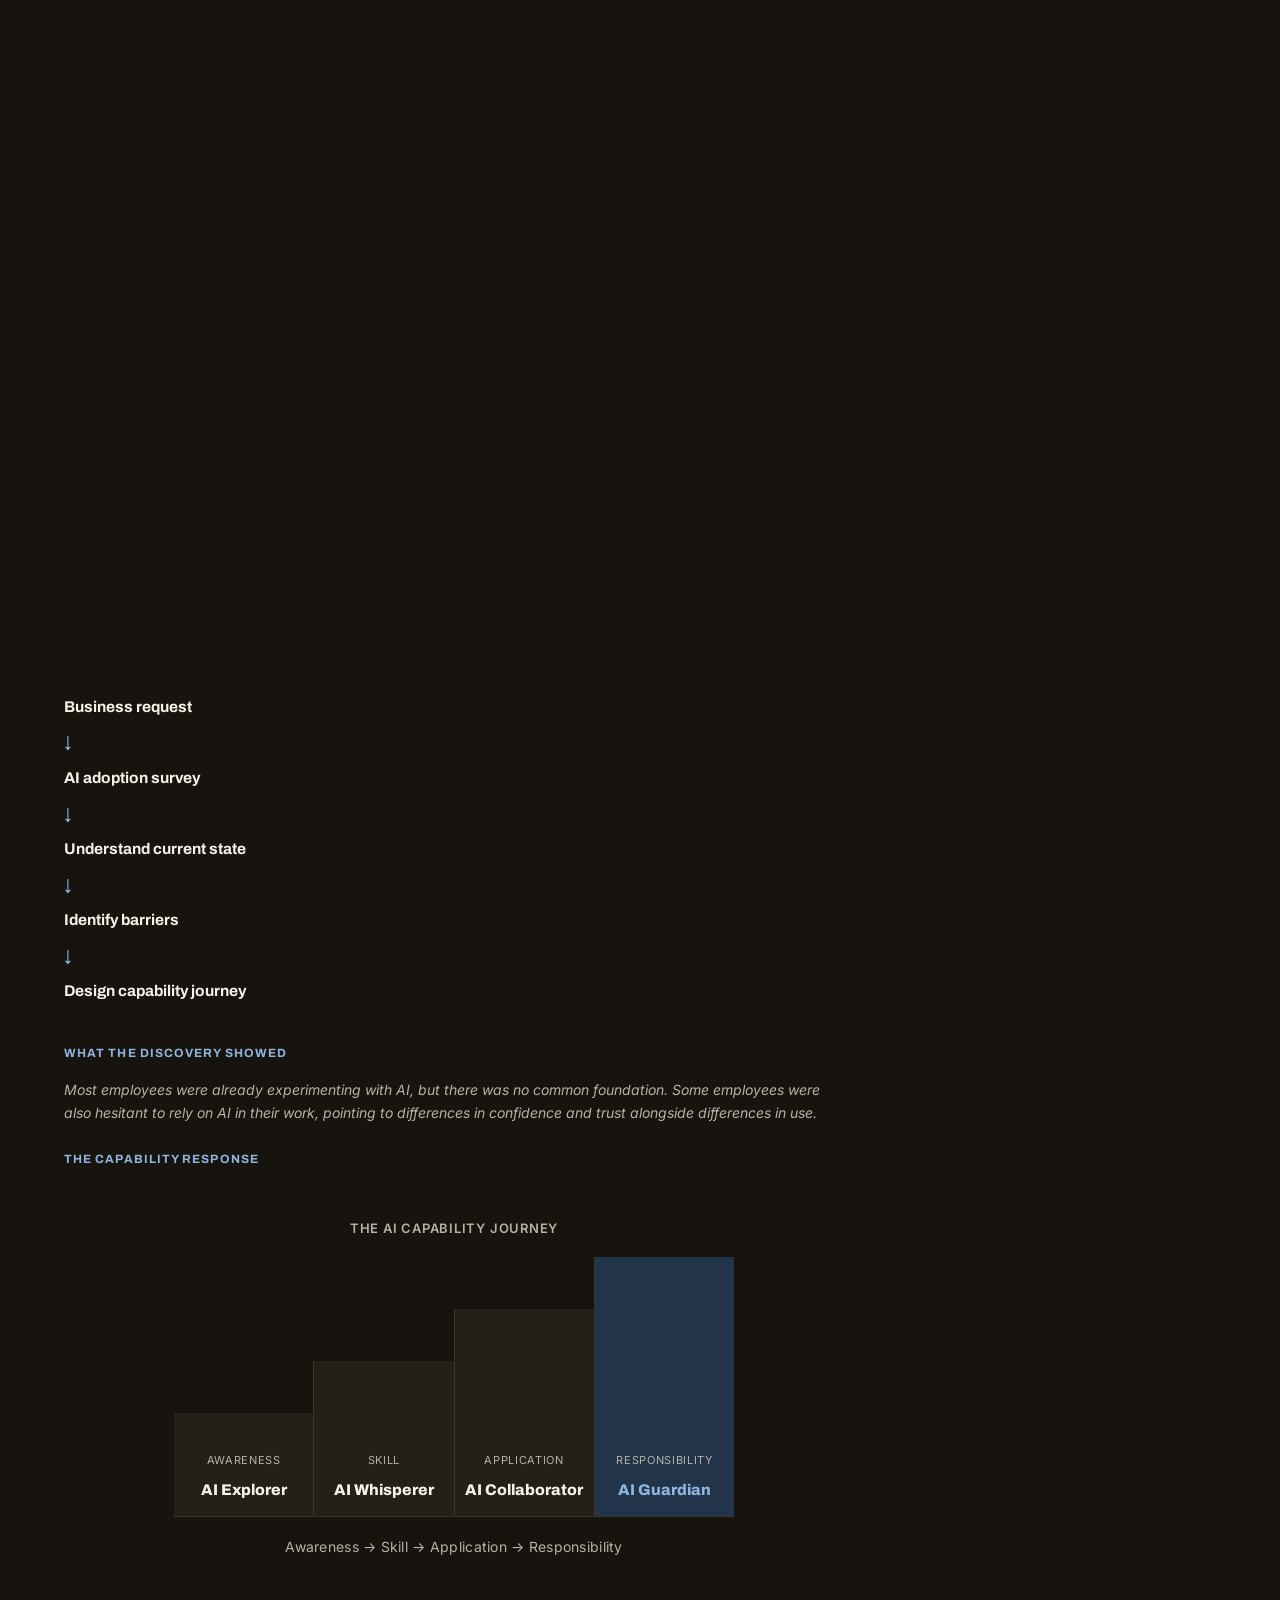
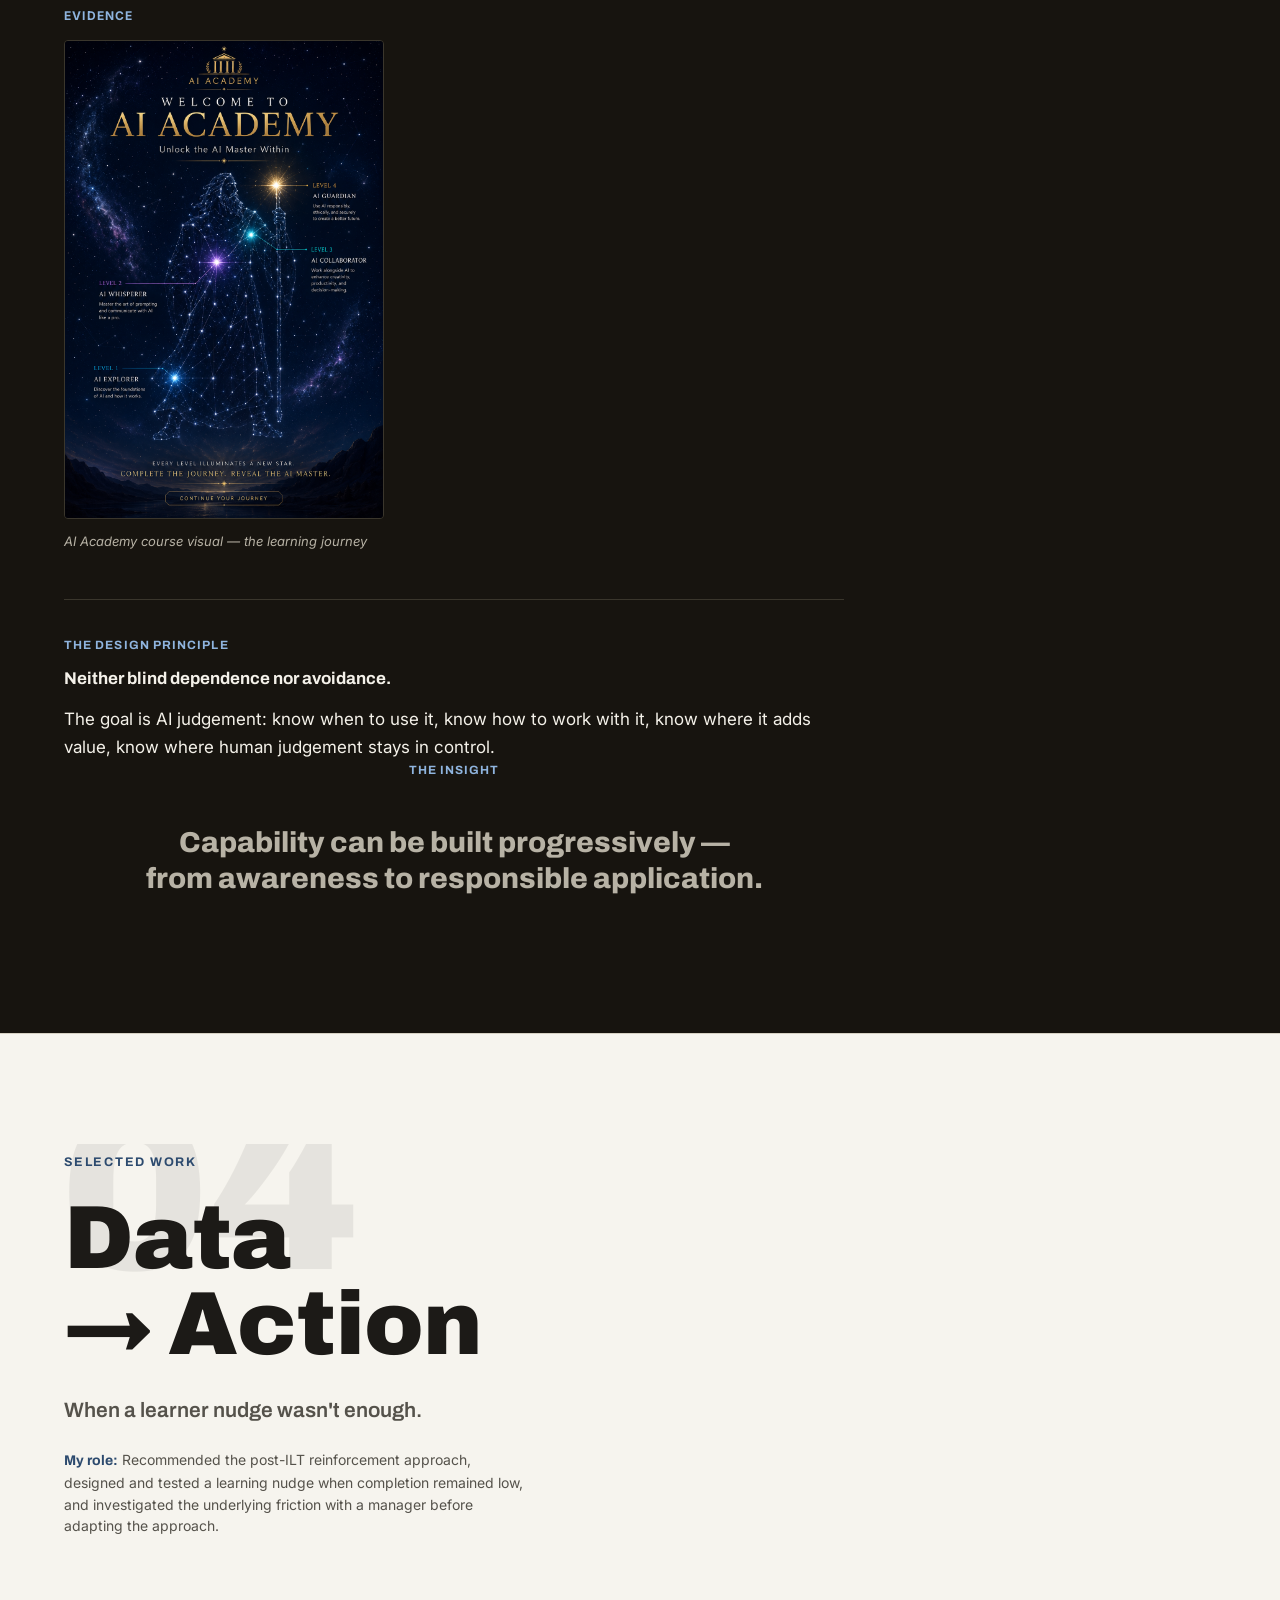
==== commit 4e1cfb89: "Add files via upload" ====
--- a/index.html
+++ b/index.html
@@ -149,10 +149,168 @@
     <p class="ld-cycle-caption reveal">Learn feeds back into Question — the cycle repeats rather than ends.</p>
   </section>
 
-  <!-- 02 EVOLUTION -->
+  <!-- 02 HOW I'D APPROACH AN L&D PROBLEM -->
+  <section class="section section-alt dark-panel" id="approach">
+    <div class="section-head reveal">
+      <span class="section-num">02</span>
+      <h2 class="section-title">How I'd approach an L&amp;D problem</h2>
+    </div>
+
+    <div class="apr-statement reveal">
+      <p class="statement-line">I don't start with the course.</p>
+      <p class="statement-line statement-accent">I start with the performance question.</p>
+    </div>
+
+    <ol class="apr-steps">
+      <li class="apr-step reveal">
+        <div class="apr-step-mark">
+          <span class="apr-step-num">01</span>
+          <span class="apr-step-kicker">Diagnose</span>
+        </div>
+        <div class="apr-step-body">
+          <h3 class="apr-step-title">Diagnose before designing.</h3>
+          <p class="apr-step-text">What outcome changed? Where does the behaviour break? What's creating the friction? Is there actually a capability gap?</p>
+          <div class="apr-drill" role="img" aria-label="A narrowing line of enquiry: business outcome, then behaviour, then friction, then capability.">
+            <span class="apr-drill-item" style="--d:0">Business outcome</span>
+            <span class="apr-drill-item" style="--d:1">Behaviour</span>
+            <span class="apr-drill-item" style="--d:2">Friction</span>
+            <span class="apr-drill-item apr-drill-last" style="--d:3">Capability</span>
+          </div>
+          <p class="apr-note">Capability is the last question I ask, not the first thing I assume.</p>
+        </div>
+      </li>
+
+      <li class="apr-step reveal">
+        <div class="apr-step-mark">
+          <span class="apr-step-num">02</span>
+          <span class="apr-step-kicker">Choose</span>
+        </div>
+        <div class="apr-step-body">
+          <h3 class="apr-step-title">Choose the intervention based on the diagnosis.</h3>
+          <div class="apr-branch" role="img" aria-label="Diagnosis branches into four possible interventions: policy, tool, practice, or learning.">
+            <span class="apr-branch-source">Diagnosis</span>
+            <div class="apr-paths">
+              <div class="apr-path">
+                <span class="apr-path-name">Policy</span>
+                <span class="apr-path-desc">Change authority, approvals or rules.</span>
+              </div>
+              <div class="apr-path">
+                <span class="apr-path-name">Tool</span>
+                <span class="apr-path-desc">Simplify or improve the workflow.</span>
+              </div>
+              <div class="apr-path">
+                <span class="apr-path-name">Practice</span>
+                <span class="apr-path-desc">Build habits through huddles, checklists or micro-practice.</span>
+              </div>
+              <div class="apr-path apr-path-learning">
+                <span class="apr-path-name">Learning</span>
+                <span class="apr-path-desc">Build capability when there is a genuine capability gap.</span>
+              </div>
+            </div>
+          </div>
+          <p class="apr-contrast">
+            <span class="apr-contrast-off">Problem → Training</span>
+            <span class="apr-contrast-on">Diagnosis → Intervention</span>
+          </p>
+        </div>
+      </li>
+
+      <li class="apr-step reveal">
+        <div class="apr-step-mark">
+          <span class="apr-step-num">03</span>
+          <span class="apr-step-kicker">Test</span>
+        </div>
+        <div class="apr-step-body">
+          <h3 class="apr-step-title">Start with the smallest intervention that can test the hypothesis.</h3>
+          <div class="apr-scale" role="img" aria-label="A small test produces evidence, and only what works gets scaled.">
+            <span class="apr-scale-step apr-scale-small">Smallest test</span>
+            <span class="apr-scale-arrow" aria-hidden="true">→</span>
+            <span class="apr-scale-step">Evidence</span>
+            <span class="apr-scale-arrow" aria-hidden="true">→</span>
+            <span class="apr-scale-step apr-scale-big">Scale only what holds up</span>
+          </div>
+        </div>
+      </li>
+
+      <li class="apr-step reveal">
+        <div class="apr-step-mark">
+          <span class="apr-step-num">04</span>
+          <span class="apr-step-kicker">Measure &amp; adapt</span>
+        </div>
+        <div class="apr-step-body">
+          <h3 class="apr-step-title">Let evidence shape what happens next.</h3>
+          <p class="apr-step-text">Look for behavioural and business evidence, then let it decide the next move rather than defending the first one.</p>
+          <a class="apr-link" href="#case-04">See this in practice: Data → Action</a>
+        </div>
+      </li>
+    </ol>
+
+    <div class="apr-toolkit">
+      <div class="apr-toolkit-head reveal">
+        <span class="eyebrow">Toolkit I'd draw from</span>
+        <p class="apr-toolkit-note">Established frameworks I use as diagnostic prompts, not as a fixed methodology.</p>
+      </div>
+
+      <div class="apr-tools">
+        <div class="apr-tool reveal">
+          <span class="apr-tool-num">01</span>
+          <h4 class="apr-tool-name">Behaviour Engineering Model</h4>
+          <p class="apr-tool-use">Examine environmental factors alongside individual capability.</p>
+          <div class="apr-tool-set">
+            <span class="apr-set-label">Environment</span>
+            <span class="apr-set-items">Information<i>·</i>Resources &amp; tools<i>·</i>Incentives &amp; metrics</span>
+          </div>
+          <div class="apr-tool-set">
+            <span class="apr-set-label">Individual</span>
+            <span class="apr-set-items">Knowledge &amp; skills<i>·</i>Capacity<i>·</i>Motivation</span>
+          </div>
+        </div>
+
+        <div class="apr-tool reveal">
+          <span class="apr-tool-num">02</span>
+          <h4 class="apr-tool-name">Friction Triad</h4>
+          <p class="apr-tool-use">Three places friction usually hides.</p>
+          <div class="apr-tool-set">
+            <span class="apr-set-items">Policy &amp; authority<i>·</i>Incentives &amp; metrics<i>·</i>Tooling &amp; process</span>
+          </div>
+        </div>
+
+        <div class="apr-tool reveal">
+          <span class="apr-tool-num">03</span>
+          <h4 class="apr-tool-name">Capability Check</h4>
+          <p class="apr-tool-q">If someone had every reason to perform this correctly right now, could they do it without additional instruction?</p>
+          <p class="apr-tool-a">If yes, investigate the system before assuming a learning gap.</p>
+          <p class="apr-tool-caveat">A diagnostic prompt, not a validated test.</p>
+        </div>
+
+        <div class="apr-tool reveal">
+          <span class="apr-tool-num">04</span>
+          <h4 class="apr-tool-name">5 Moments of Need</h4>
+          <p class="apr-tool-use">Decide what kind of support fits the moment.</p>
+          <div class="apr-tool-set">
+            <span class="apr-set-items">New<i>·</i>More<i>·</i>Apply<i>·</i>Solve<i>·</i>Change</span>
+          </div>
+        </div>
+
+        <div class="apr-tool reveal">
+          <span class="apr-tool-num">05</span>
+          <h4 class="apr-tool-name">Reverse Kirkpatrick</h4>
+          <p class="apr-tool-use">Work down from the impact you want, not up from how the session felt.</p>
+          <div class="apr-kirk" role="img" aria-label="Kirkpatrick levels read in reverse: start at level 4 business impact, then level 3 behaviour, then level 2 learning, then level 1 reaction.">
+            <span class="apr-kirk-row apr-kirk-start"><span class="apr-kirk-lvl">L4</span>Business impact<em>start here</em></span>
+            <span class="apr-kirk-row"><span class="apr-kirk-lvl">L3</span>Behaviour</span>
+            <span class="apr-kirk-row"><span class="apr-kirk-lvl">L2</span>Learning</span>
+            <span class="apr-kirk-row"><span class="apr-kirk-lvl">L1</span>Reaction</span>
+          </div>
+        </div>
+      </div>
+    </div>
+  </section>
+
+  <!-- 03 EVOLUTION -->
   <section class="section section-alt" id="evolution">
     <div class="section-head reveal">
-      <span class="section-num">02</span>
+      <span class="section-num">03</span>
       <h2 class="section-title">How I got here</h2>
     </div>
 
@@ -192,10 +350,10 @@
     <p class="evolution-narrative reveal">Each stage widened the last, from a single training request to the systems, data and behaviours around it.</p>
   </section>
 
-  <!-- 03 THE WORK I WANT TO TAKE ON -->
+  <!-- 04 THE WORK I WANT TO TAKE ON -->
   <section class="section" id="direction">
     <div class="section-head reveal">
-      <span class="section-num">03</span>
+      <span class="section-num">04</span>
       <h2 class="section-title">The work I want to take on</h2>
     </div>
 
@@ -247,10 +405,10 @@
     <p class="ldp-caption reveal">Evidence feeds back into strategy — what I learn shapes what I try next.</p>
   </section>
 
-  <!-- 04 SELECTED WORK -->
+  <!-- 05 SELECTED WORK -->
   <section class="section section-alt work-intro" id="work">
     <div class="section-head reveal">
-      <span class="section-num">04</span>
+      <span class="section-num">05</span>
       <h2 class="section-title">Selected work</h2>
     </div>
     <p class="work-lead reveal">Five examples of how I have approached learning, capability, behaviour, data and learning systems.</p>
--- a/style.css
+++ b/style.css
@@ -1295,3 +1295,192 @@
   .lightbox-close{ top: -40px; right: 0; width: 32px; height: 32px; font-size: 20px; }
   .lightbox-caption{ font-size: 13px; margin-top: 14px; }
 }
+
+/* ============================================================
+   02 — HOW I'D APPROACH AN L&D PROBLEM
+   Editorial field-guide layout. Uses existing tokens only;
+   inherits dark values from .dark-panel on the section.
+   ============================================================ */
+.apr-statement{ text-align:center; margin-bottom: 84px; }
+.apr-statement .statement-line{ font-size: clamp(1.4rem, 3.4vw, 2.2rem); }
+
+/* --- the four steps: numbered rail + body, separated by hairlines --- */
+.apr-steps{ border-top: 1px solid var(--line); }
+.apr-step{
+  display: grid;
+  grid-template-columns: 180px 1fr;
+  gap: 0 40px;
+  padding: 44px 0;
+  border-bottom: 1px solid var(--line);
+}
+.apr-step-mark{ padding-top: 4px; }
+.apr-step-body{ min-width: 0; }
+.apr-step-num{
+  display:block;
+  font-family: var(--font-head); font-weight: 900;
+  font-size: 2.6rem; line-height: 1;
+  color: var(--ink); opacity: .16;
+}
+.apr-step-kicker{
+  display:block; margin-top: 8px;
+  font-family: var(--font-head); font-weight: 700; font-size: 11.5px;
+  text-transform: uppercase; letter-spacing: .12em;
+  color: var(--blue);
+}
+.apr-step-title{
+  font-family: var(--font-head); font-weight: 800;
+  font-size: clamp(1.1rem, 2.2vw, 1.45rem);
+  line-height: 1.3; margin-bottom: 14px;
+}
+.apr-step-text{ color: var(--ink-soft); font-size: 15.5px; max-width: 58ch; margin-bottom: 26px; }
+.apr-note{ color: var(--ink-soft); font-size: 13.5px; font-style: italic; margin-top: 18px; }
+
+/* step 01 — narrowing line of enquiry */
+.apr-drill{ display:flex; flex-direction:column; gap: 2px; }
+.apr-drill-item{
+  position: relative;
+  font-family: var(--font-head); font-weight: 700; font-size: 14.5px;
+  padding: 9px 0 9px 22px;
+  margin-left: calc(var(--d) * 26px);
+  color: var(--ink-soft);
+}
+.apr-drill-item::before{
+  content: '';
+  position: absolute; left: 0; top: 0; bottom: 0;
+  border-left: 1px solid var(--line);
+}
+.apr-drill-item::after{
+  content: '';
+  position: absolute; left: 0; top: 50%;
+  width: 12px; height: 1px; background: var(--line);
+}
+.apr-drill-last{ color: var(--blue); }
+.apr-drill-last::before,
+.apr-drill-last::after{ border-color: var(--blue); background: var(--blue); }
+
+/* step 02 — diagnosis branching into four paths */
+.apr-branch{ display:grid; grid-template-columns: auto 1fr; gap: 0 28px; align-items:center; }
+.apr-branch-source{
+  font-family: var(--font-head); font-weight: 800; font-size: 13px;
+  text-transform: uppercase; letter-spacing: .08em;
+  color: var(--blue);
+  writing-mode: vertical-rl; transform: rotate(180deg);
+  padding: 10px 0; border-left: 1px solid var(--blue);
+  padding-left: 0; margin-left: 2px;
+  justify-self: start;
+}
+.apr-paths{ display:grid; grid-template-columns: repeat(2, 1fr); gap: 1px; background: var(--line); }
+.apr-path{ background: var(--bg-alt); padding: 16px 18px; }
+.apr-path-name{
+  display:block;
+  font-family: var(--font-head); font-weight: 800; font-size: 13.5px;
+  text-transform: uppercase; letter-spacing: .07em;
+  margin-bottom: 6px;
+}
+.apr-path-desc{ display:block; color: var(--ink-soft); font-size: 13px; line-height: 1.45; }
+.apr-path-learning .apr-path-name{ color: var(--blue); }
+
+.apr-contrast{ display:flex; flex-wrap:wrap; align-items:center; gap: 18px; margin-top: 22px; }
+.apr-contrast-off,
+.apr-contrast-on{ font-family: var(--font-head); font-weight: 700; font-size: 14px; }
+.apr-contrast-off{ color: var(--ink-soft); text-decoration: line-through; text-decoration-thickness: 1px; opacity: .7; }
+.apr-contrast-on{ color: var(--blue); }
+
+/* step 03 — smallest test first */
+.apr-scale{ display:flex; flex-wrap:wrap; align-items:center; gap: 14px; }
+.apr-scale-step{
+  font-family: var(--font-head); font-weight: 700; font-size: 14px;
+  border: 1px solid var(--line); padding: 10px 16px;
+}
+.apr-scale-small{ border-color: var(--blue); color: var(--blue); }
+.apr-scale-big{ color: var(--ink-soft); }
+.apr-scale-arrow{ color: var(--blue); }
+
+/* step 04 — link back to the Data → Action case */
+.apr-link{
+  display:inline-block;
+  font-family: var(--font-head); font-weight: 700; font-size: 14px;
+  color: var(--blue); text-decoration: none;
+  border-bottom: 1px solid var(--line); padding-bottom: 3px;
+  transition: border-color .25s var(--ease);
+}
+.apr-link:hover{ border-color: var(--blue); }
+
+/* --- toolkit --- */
+.apr-toolkit{ margin-top: 90px; }
+.apr-toolkit-head{ margin-bottom: 40px; }
+.apr-toolkit-note{ color: var(--ink-soft); font-size: 15px; max-width: 54ch; }
+.apr-tools{
+  display:grid; grid-template-columns: repeat(2, 1fr);
+  gap: 1px; background: var(--line);
+  border: 1px solid var(--line);
+}
+.apr-tool{ background: var(--bg); padding: 28px 26px; }
+.apr-tool:last-child{ grid-column: 1 / -1; }
+.apr-tool-num{
+  display:block;
+  font-family: var(--font-head); font-weight: 700; font-size: 11px;
+  letter-spacing: .1em; color: var(--blue); margin-bottom: 10px;
+}
+.apr-tool-name{
+  font-family: var(--font-head); font-weight: 800; font-size: 16px;
+  margin-bottom: 8px;
+}
+.apr-tool-use{ color: var(--ink-soft); font-size: 13.5px; line-height: 1.5; margin-bottom: 16px; }
+.apr-tool-set{ display:flex; flex-wrap:wrap; align-items:baseline; gap: 6px 12px; margin-top: 10px; }
+.apr-set-label{
+  font-family: var(--font-head); font-weight: 700; font-size: 10.5px;
+  text-transform: uppercase; letter-spacing: .09em;
+  color: var(--ink-soft); min-width: 82px;
+}
+.apr-set-items{ font-family: var(--font-head); font-weight: 700; font-size: 13.5px; }
+.apr-set-items i{ font-style: normal; color: var(--blue); padding: 0 8px; }
+
+.apr-tool-q{
+  font-family: var(--font-head); font-weight: 700; font-size: 14.5px;
+  line-height: 1.45; border-left: 2px solid var(--blue);
+  padding-left: 14px; margin-bottom: 12px;
+}
+.apr-tool-a{ color: var(--ink-soft); font-size: 13.5px; line-height: 1.5; }
+.apr-tool-caveat{ color: var(--ink-soft); font-size: 12px; font-style: italic; opacity: .8; margin-top: 10px; }
+
+.apr-kirk{ display:flex; flex-direction:column; }
+.apr-kirk-row{
+  display:flex; align-items:center; gap: 12px;
+  font-family: var(--font-head); font-weight: 700; font-size: 14px;
+  padding: 9px 0; border-top: 1px solid var(--line);
+  color: var(--ink-soft);
+}
+.apr-kirk-row:first-child{ border-top: 0; }
+.apr-kirk-lvl{
+  font-size: 11px; letter-spacing: .06em;
+  color: var(--ink-soft); min-width: 26px;
+}
+.apr-kirk-start{ color: var(--ink); }
+.apr-kirk-start .apr-kirk-lvl{ color: var(--blue); }
+.apr-kirk-start em{
+  font-style: normal; font-size: 10.5px; text-transform: uppercase;
+  letter-spacing: .09em; color: var(--blue);
+}
+
+/* --- responsive --- */
+@media (max-width: 860px){
+  .apr-tools{ grid-template-columns: 1fr; }
+  .apr-tool:last-child{ grid-column: auto; }
+}
+@media (max-width: 720px){
+  .apr-step{ grid-template-columns: 1fr; gap: 0; padding: 36px 0; }
+  .apr-step-mark{ display:flex; align-items:baseline; gap: 12px; margin-bottom: 16px; padding-top: 0; }
+  .apr-step-num{ font-size: 1.8rem; }
+  .apr-step-kicker{ margin-top: 0; }
+  .apr-paths{ grid-template-columns: 1fr; }
+  .apr-branch{ grid-template-columns: 1fr; gap: 14px; }
+  .apr-branch-source{
+    writing-mode: horizontal-tb; transform: none;
+    border-left: 0; border-bottom: 1px solid var(--blue);
+    padding: 0 0 8px; margin-left: 0;
+  }
+  .apr-drill-item{ margin-left: calc(var(--d) * 14px); }
+  .apr-statement{ margin-bottom: 60px; }
+  .apr-toolkit{ margin-top: 64px; }
+}
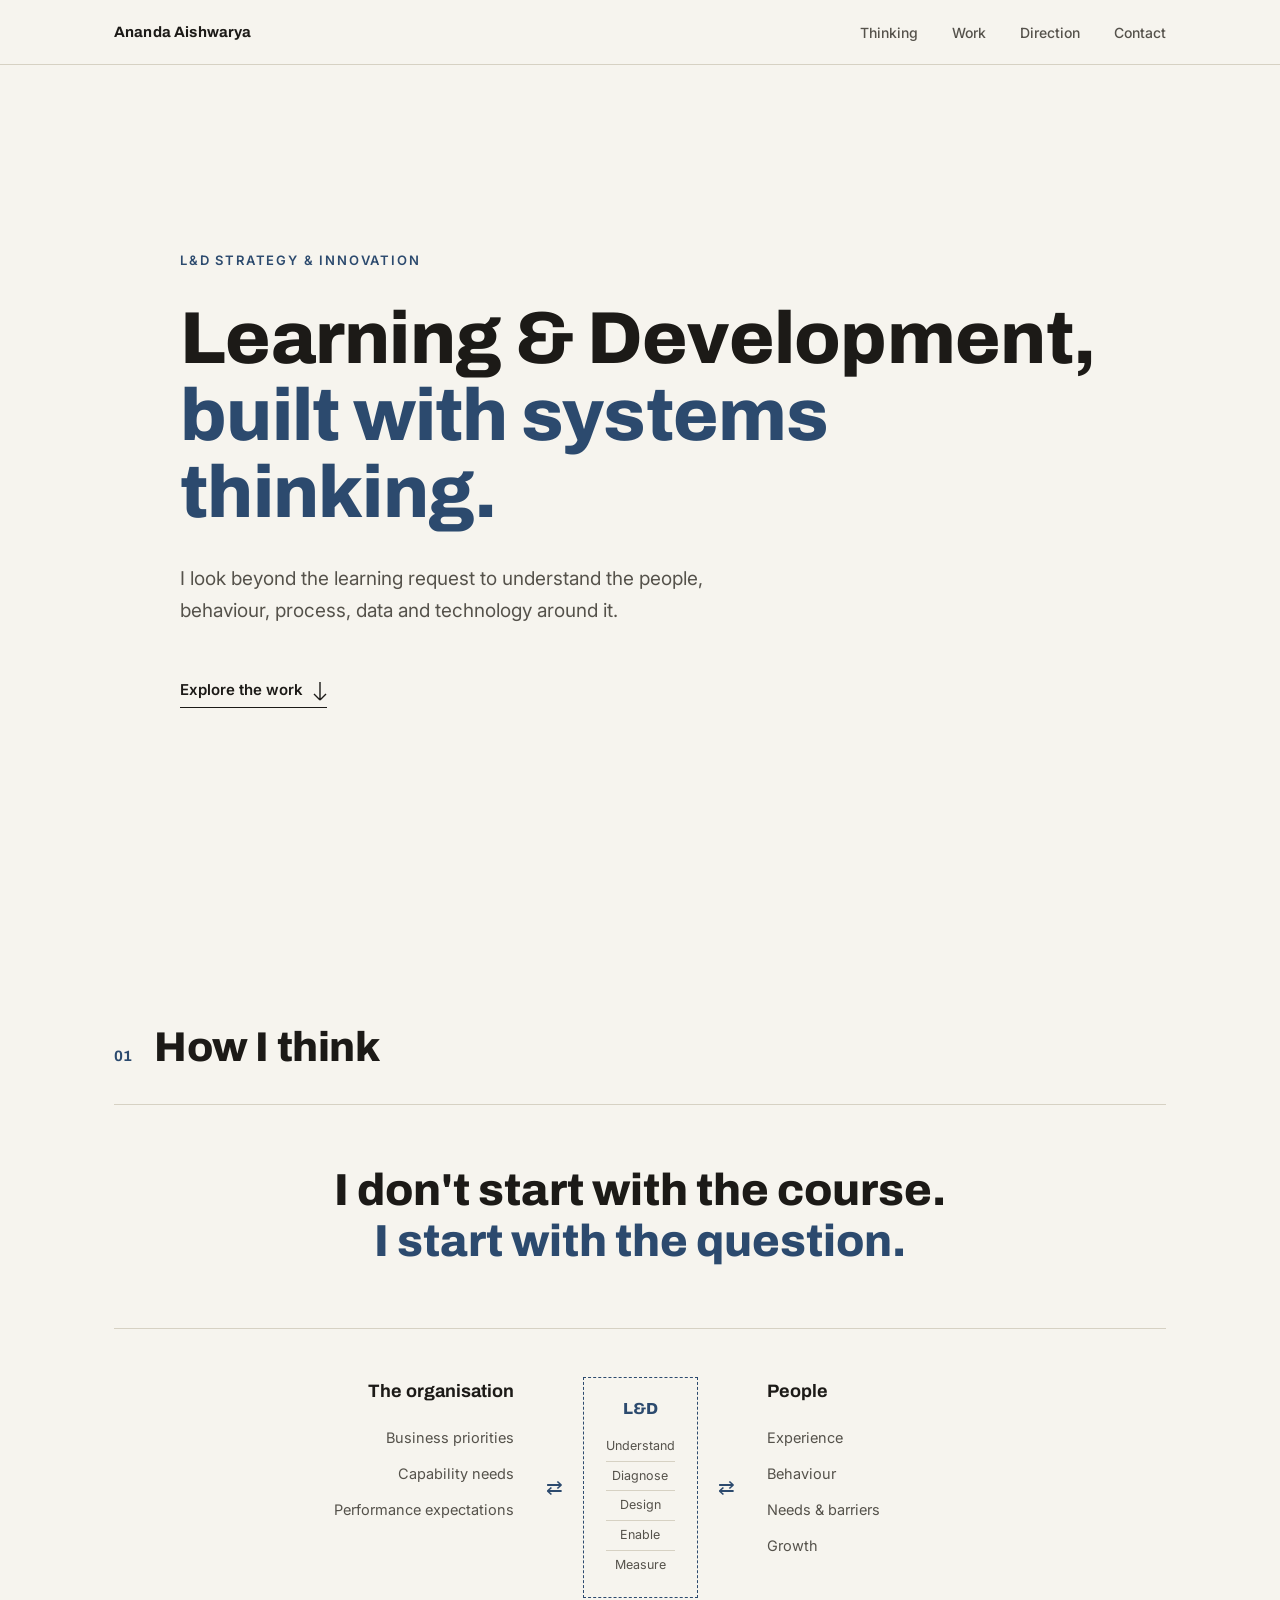
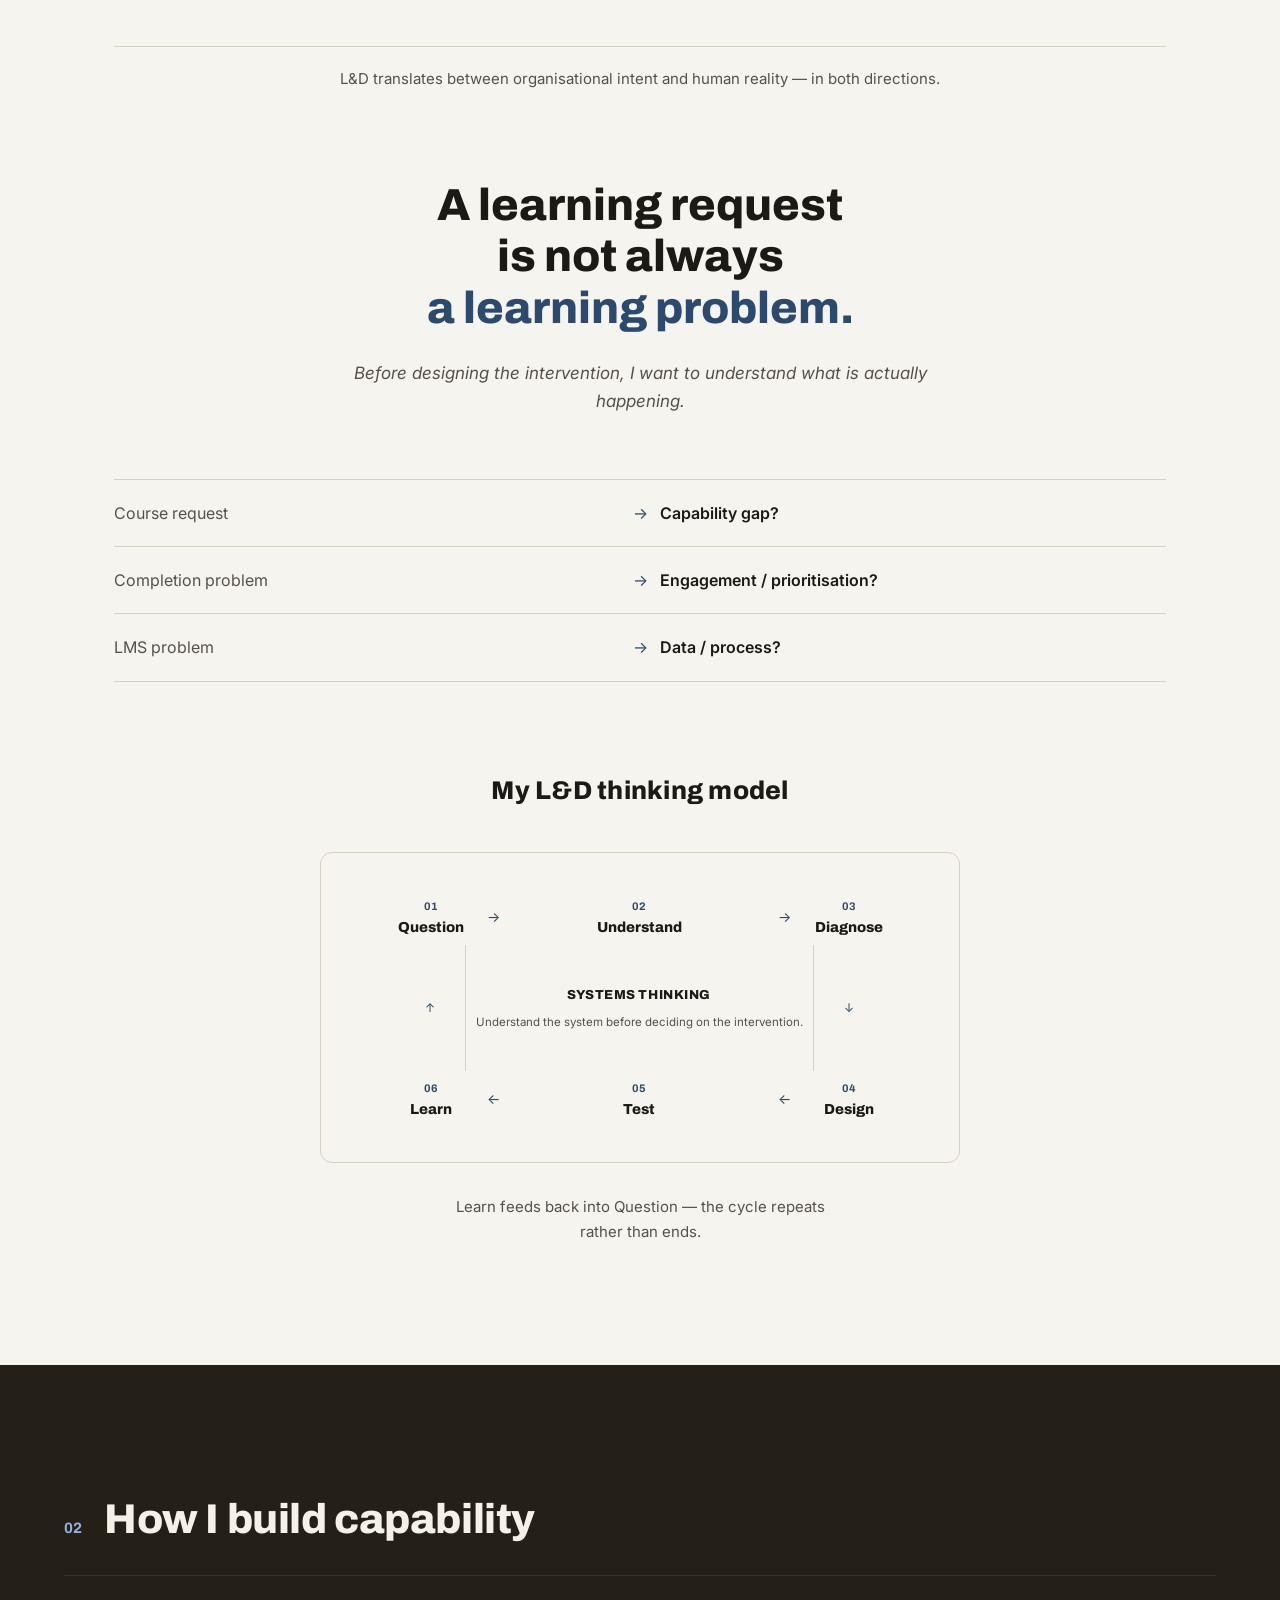
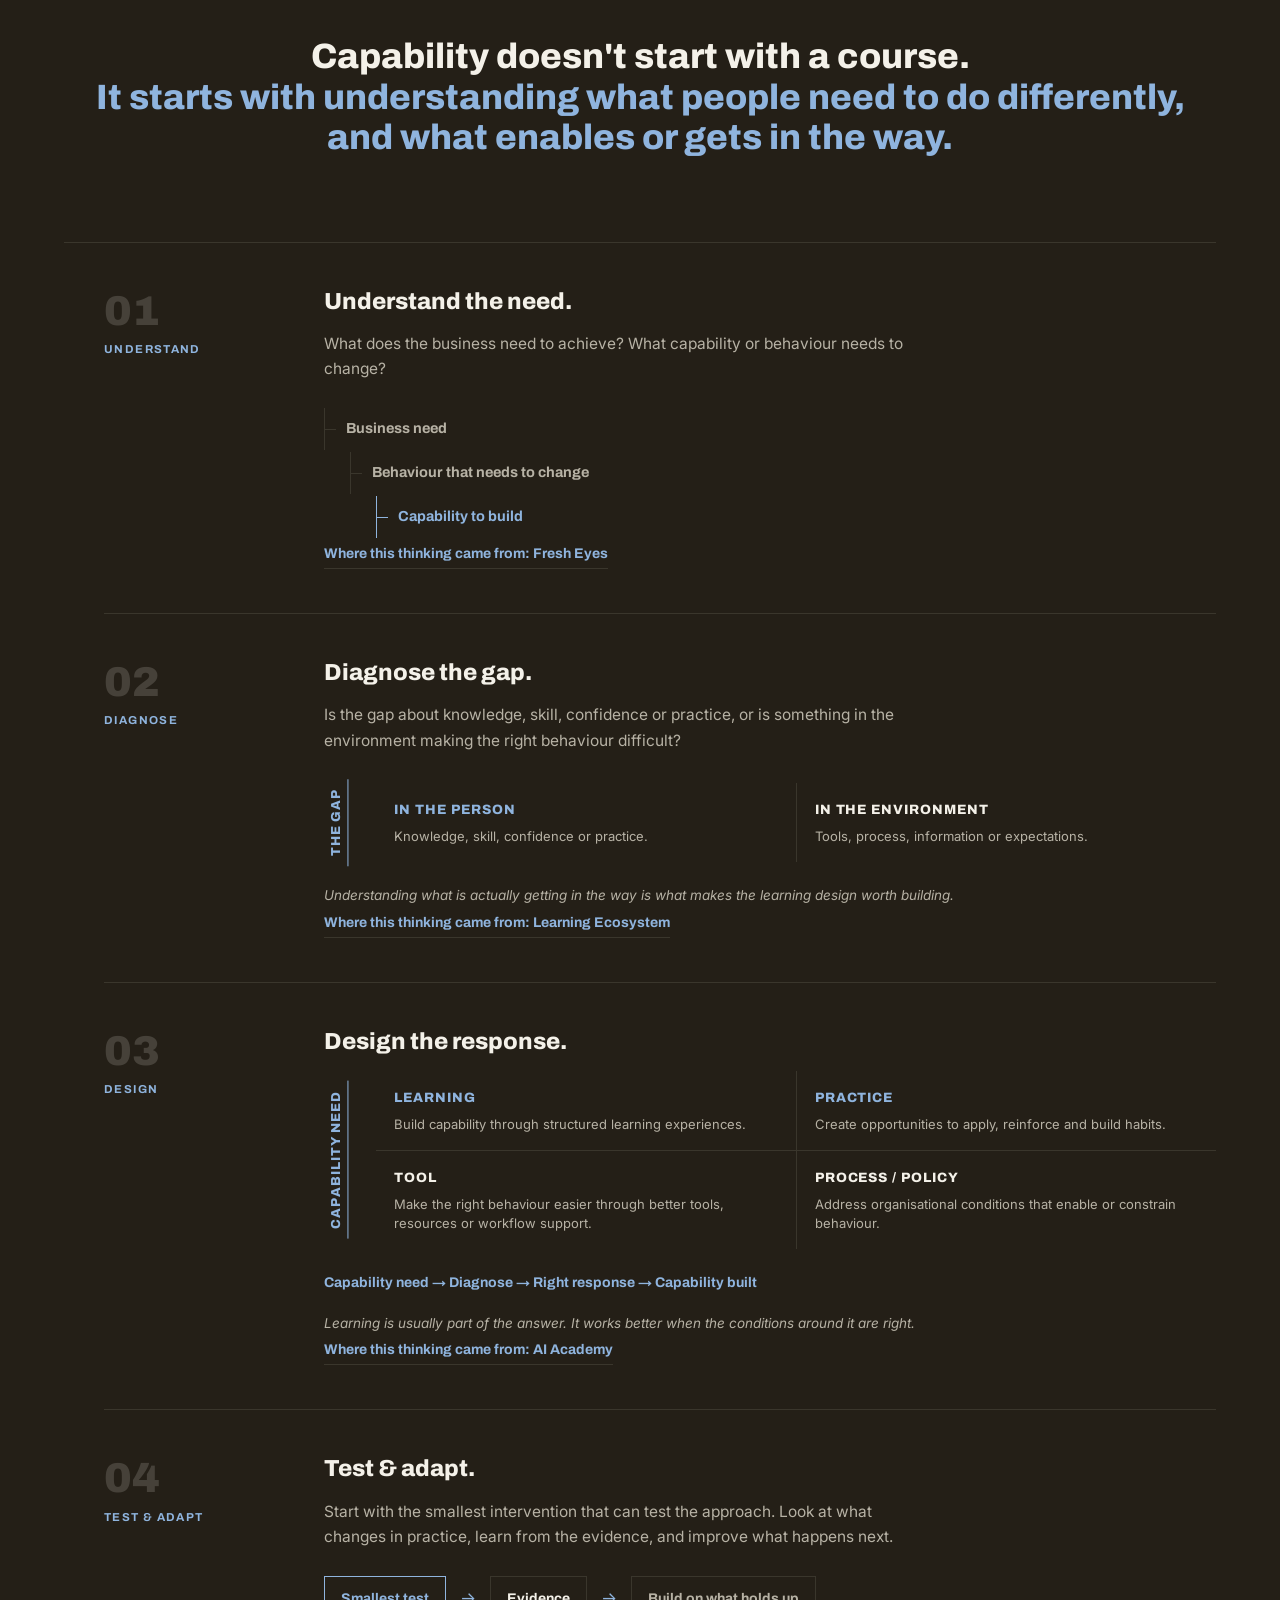
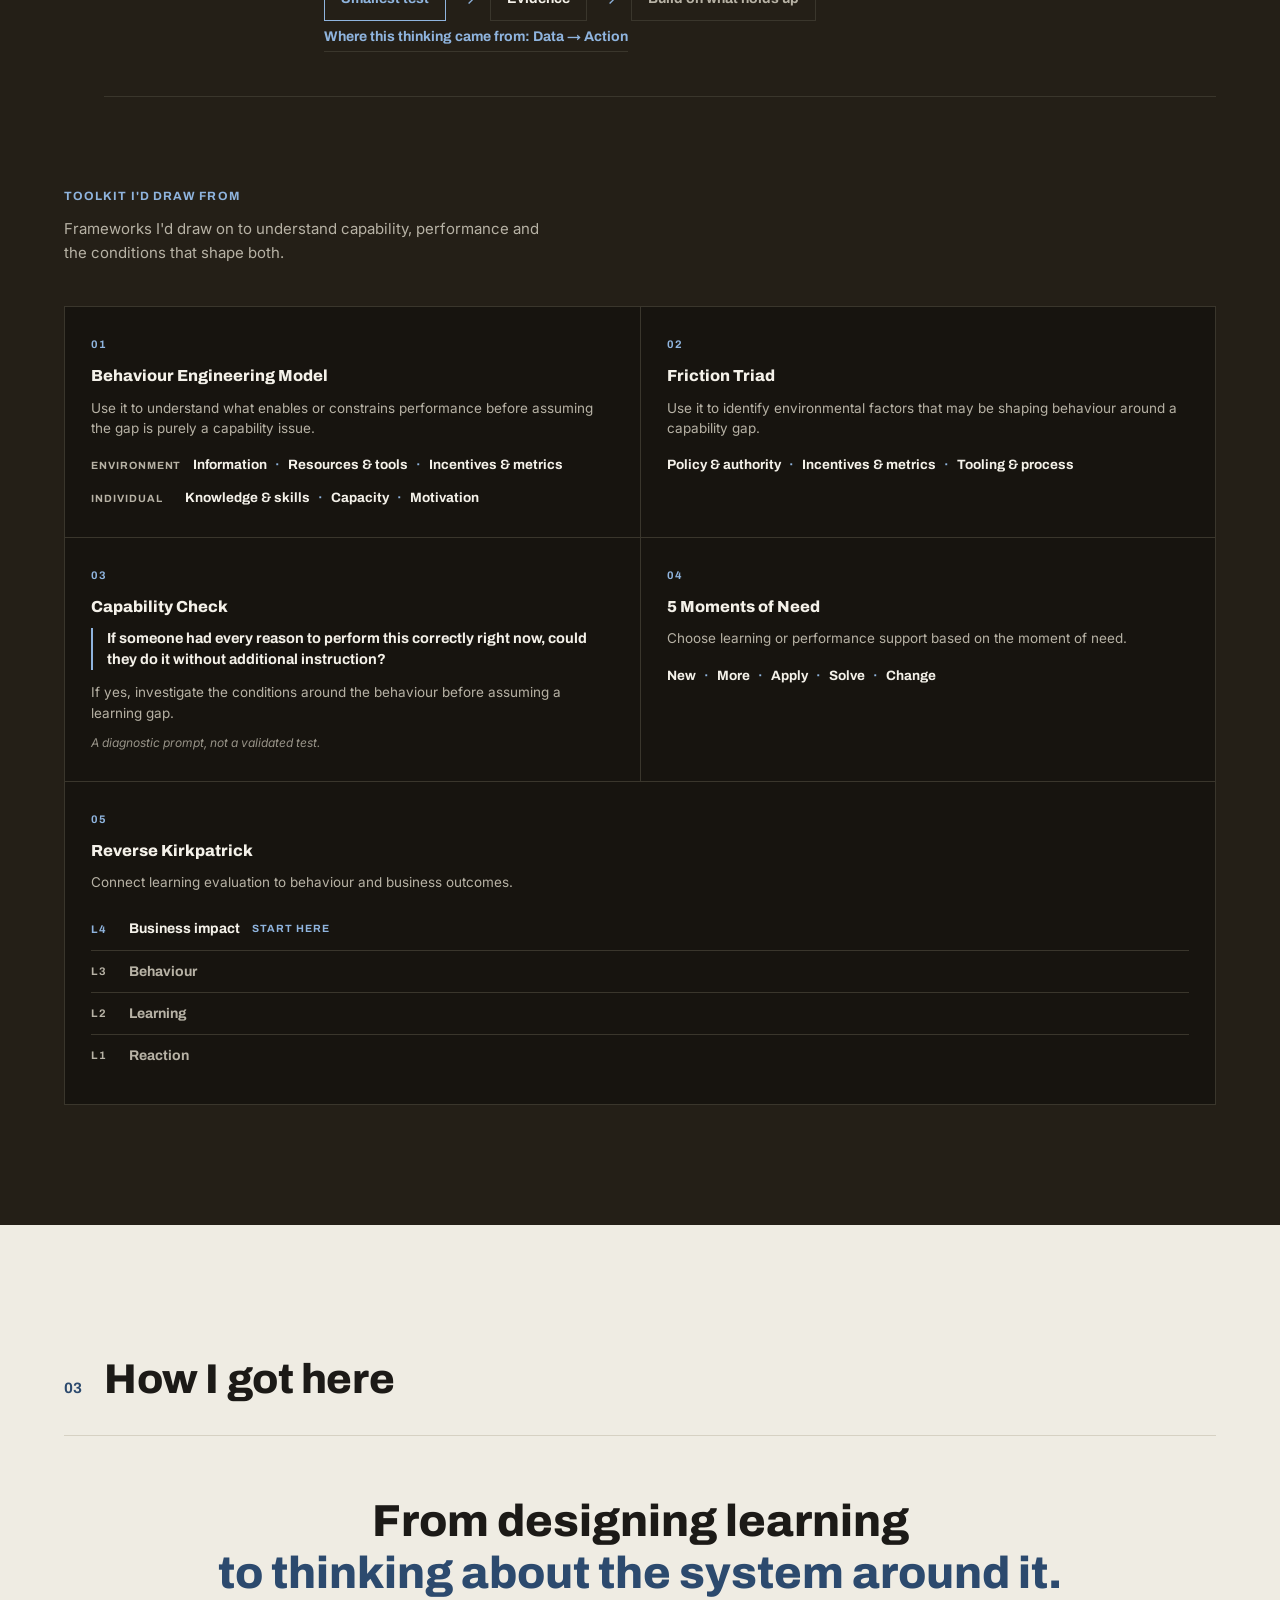
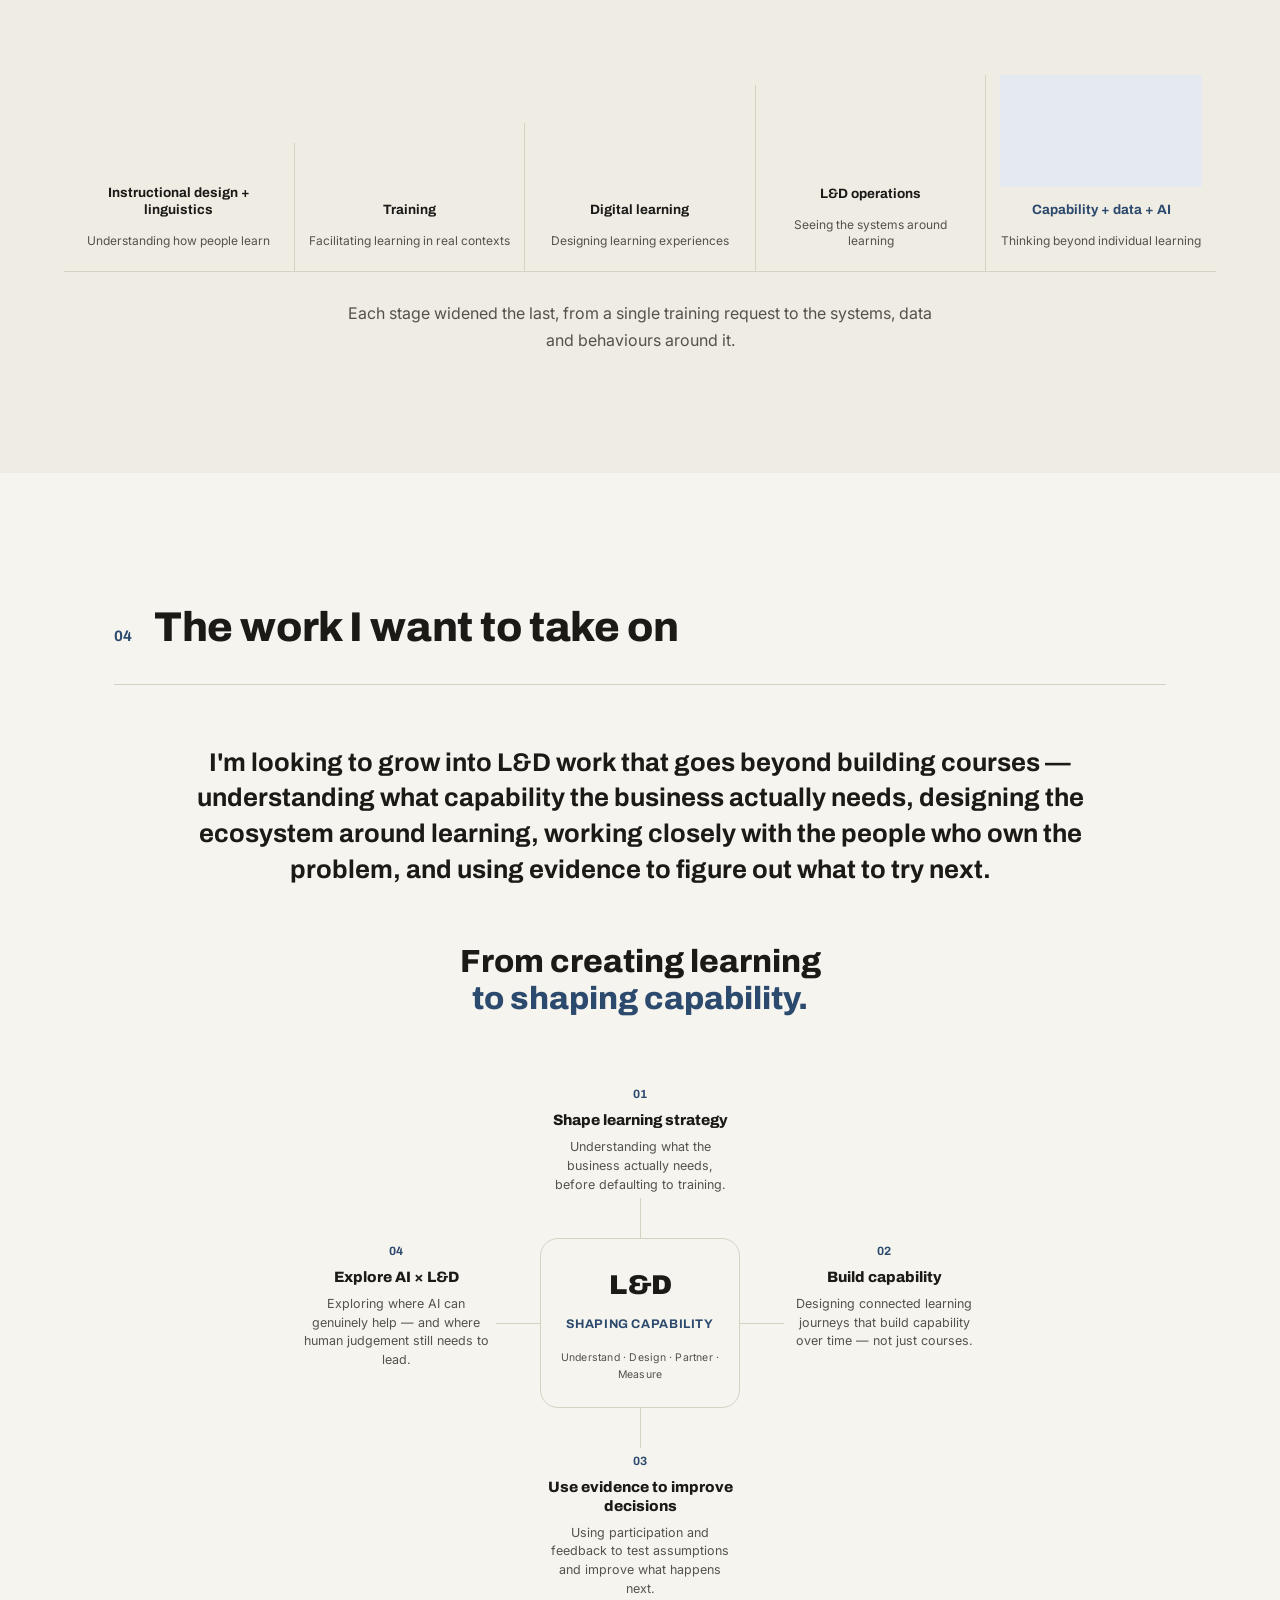
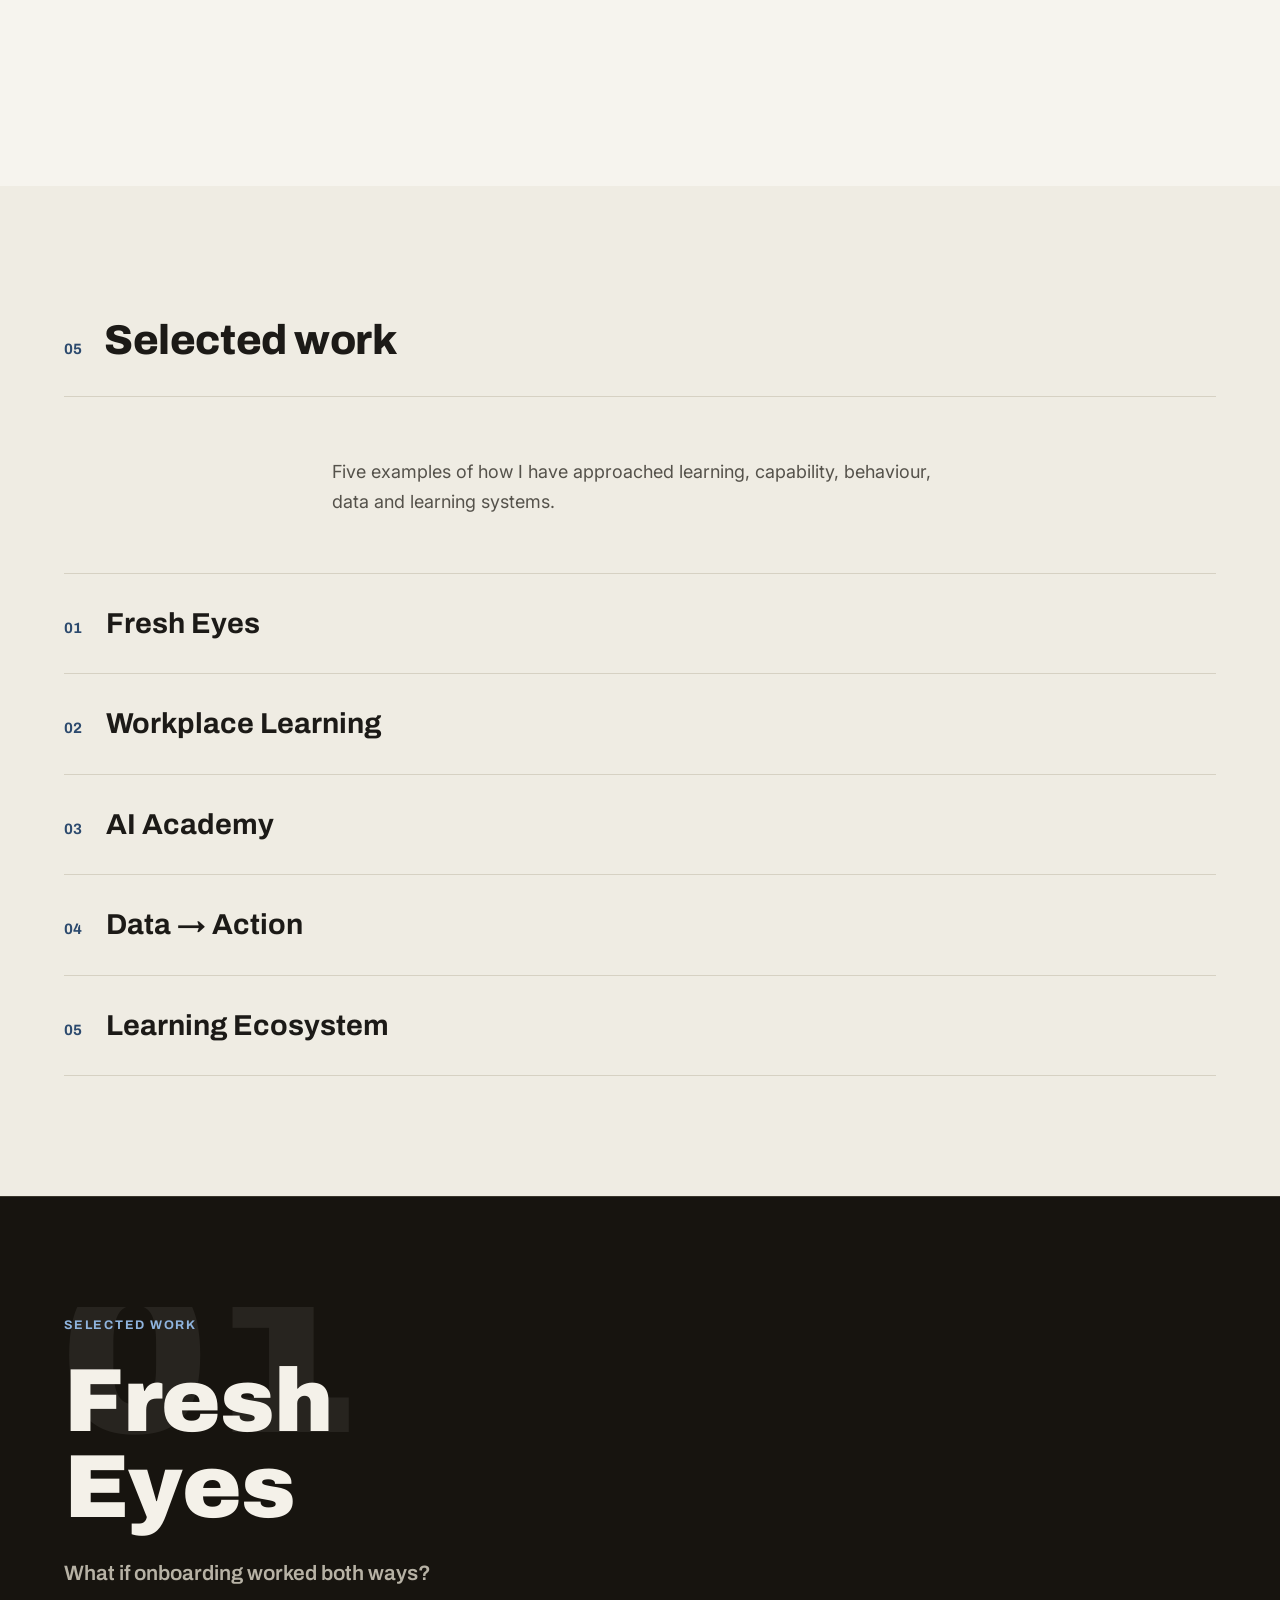
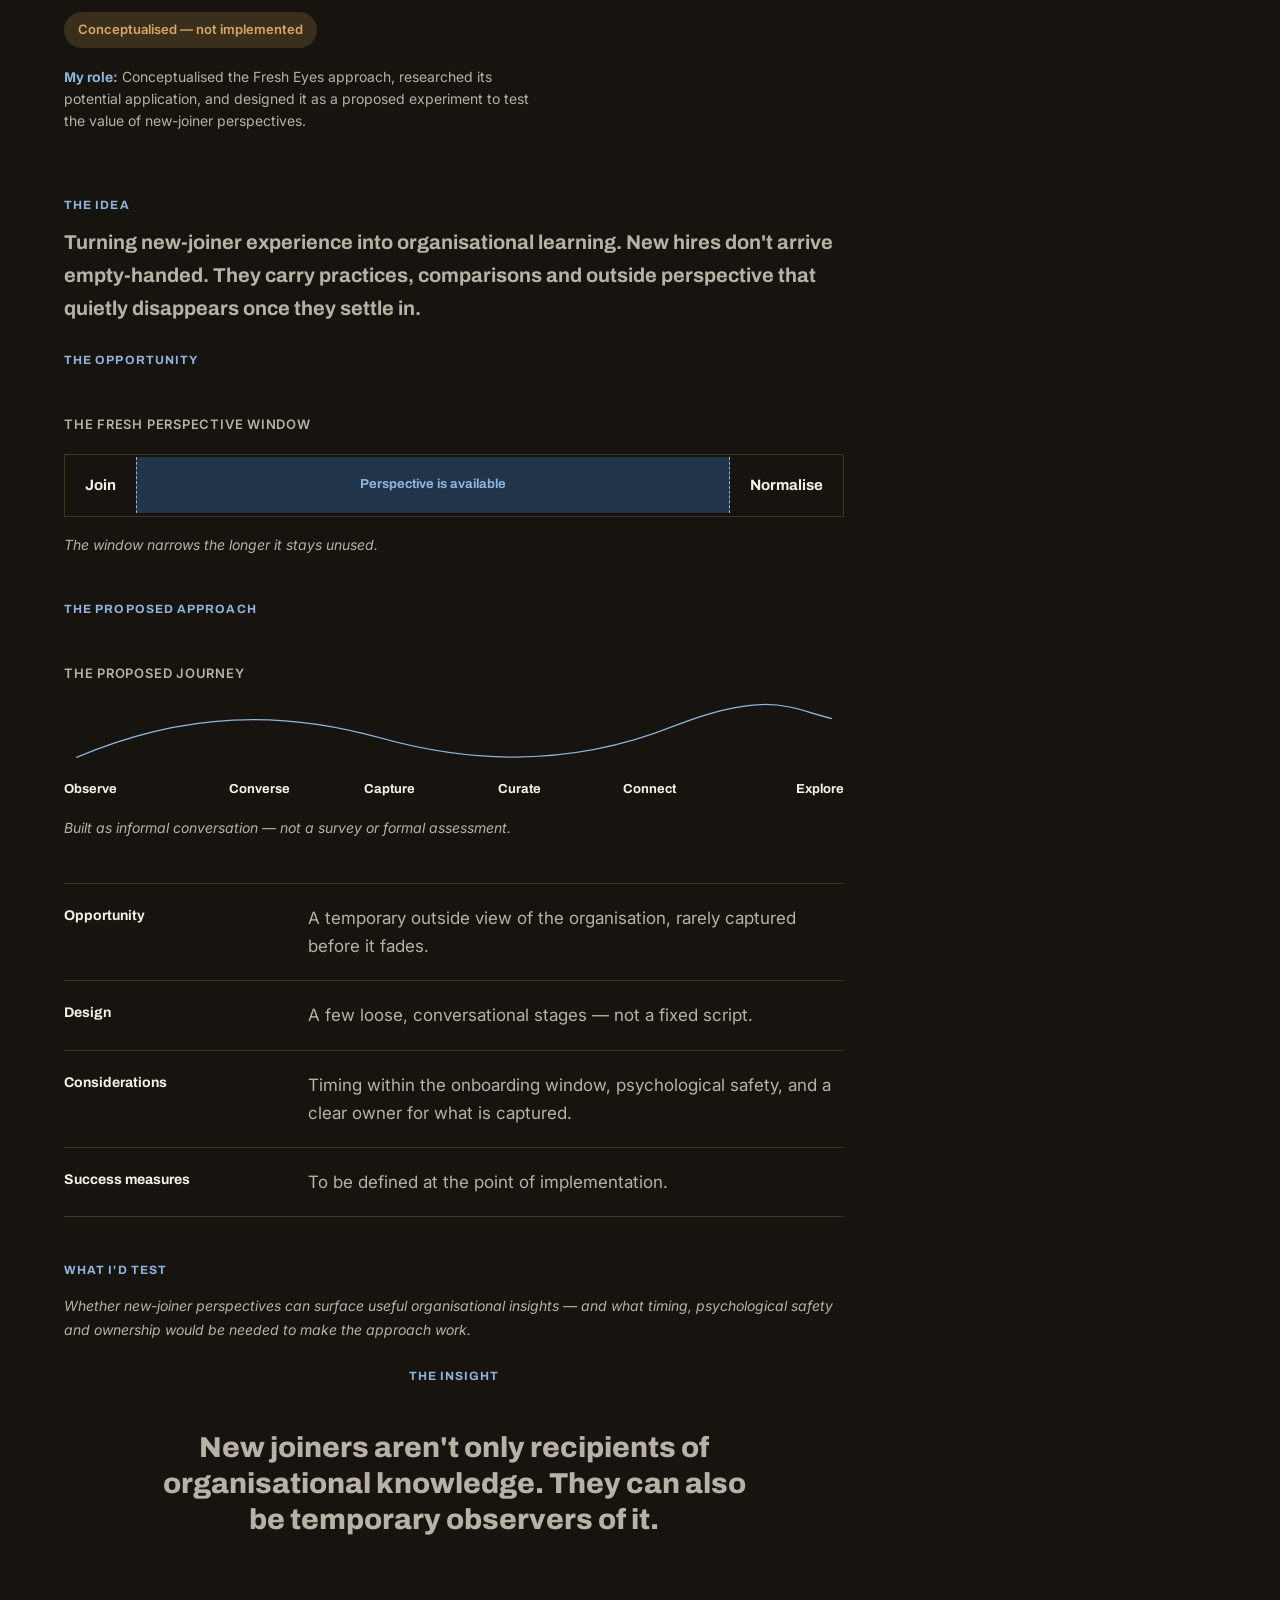
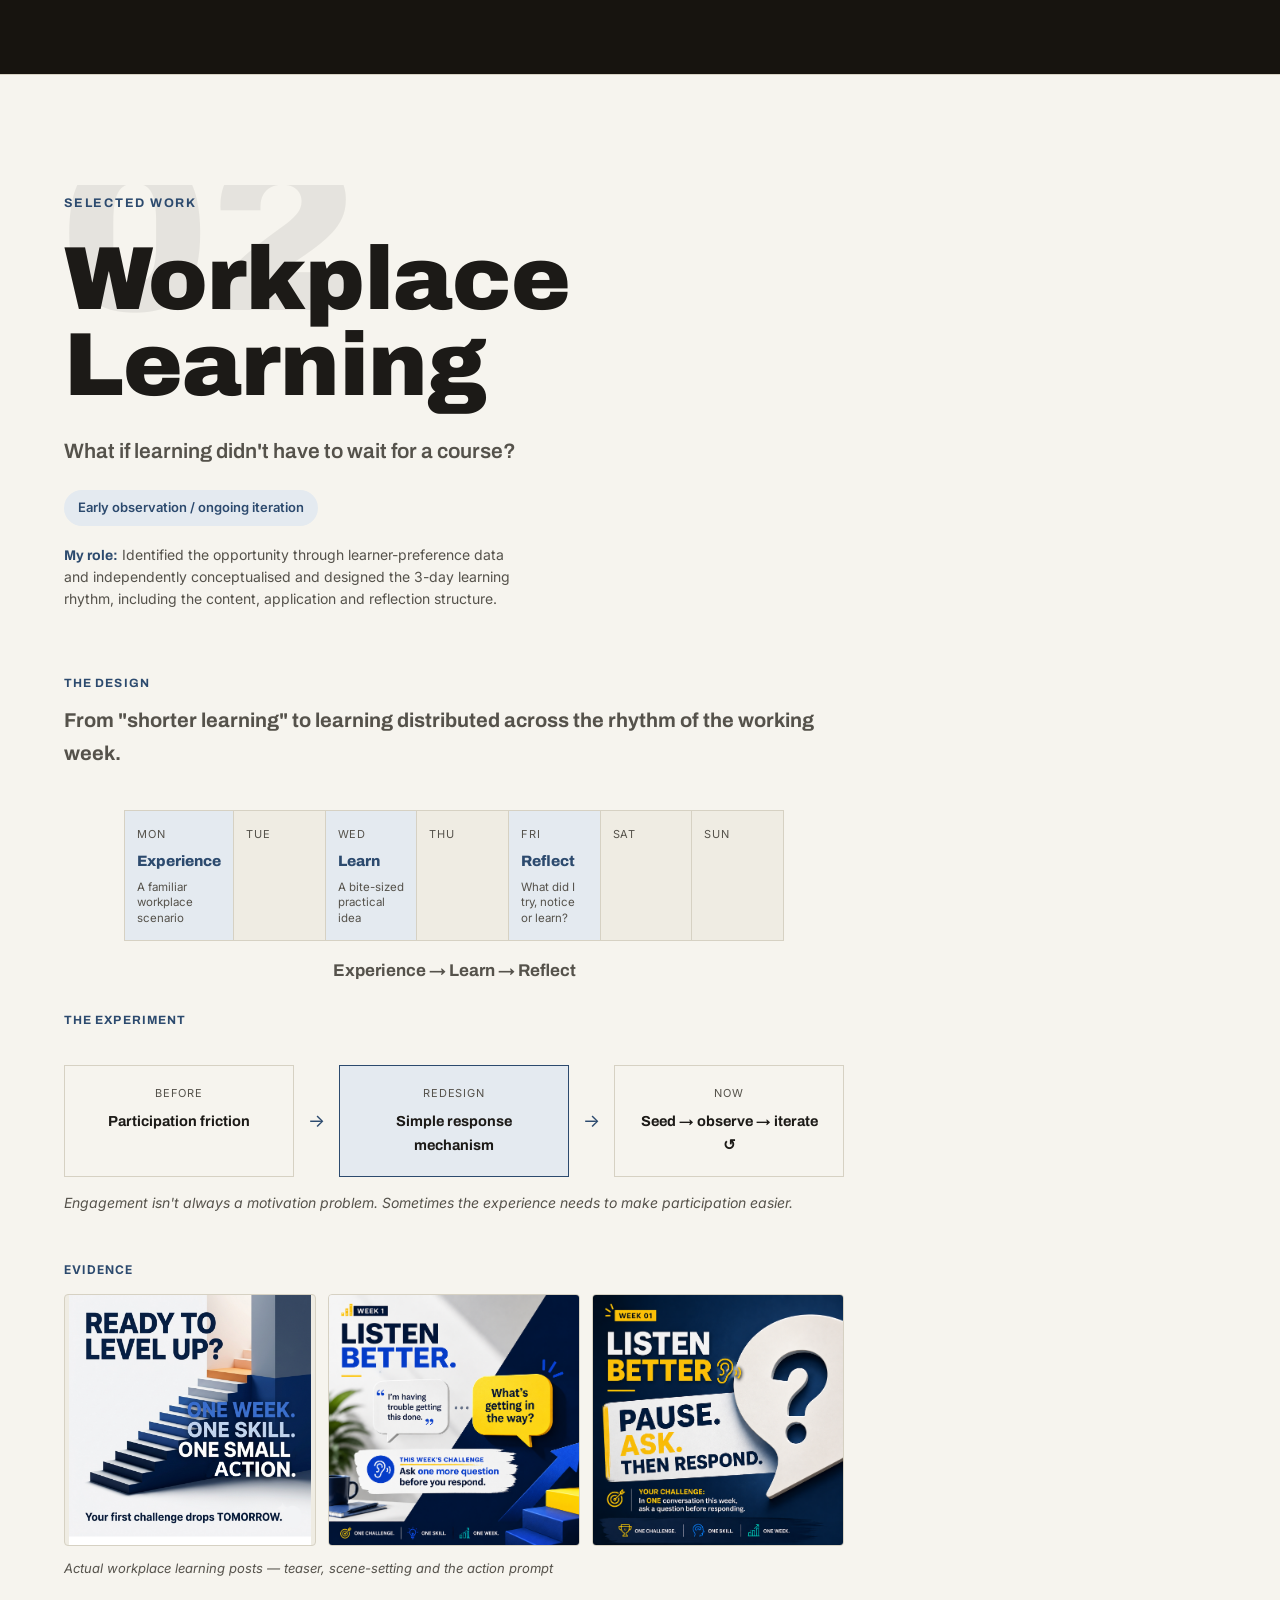
==== commit dedc7553: "Add files via upload" ====
--- a/index.html
+++ b/index.html
@@ -3,8 +3,8 @@
 <head>
 <meta charset="UTF-8">
 <meta name="viewport" content="width=device-width, initial-scale=1.0">
-<title>Ananda Aishwarya — L&amp;D Strategy &amp; Innovation Portfolio</title>
-<meta name="description" content="Ananda Aishwarya — applying systems thinking to learning solution design. An L&D strategy and innovation portfolio.">
+<title>Ananda Aishwarya — L&amp;D &amp; Capability Development Portfolio</title>
+<meta name="description" content="Ananda Aishwarya — Learning &amp; Development and capability development, built with systems thinking. An L&D strategy and innovation portfolio.">
 <link rel="preconnect" href="https://fonts.googleapis.com">
 <link rel="preconnect" href="https://fonts.gstatic.com" crossorigin>
 <link href="https://fonts.googleapis.com/css2?family=Archivo:wght@500;600;700;800;900&family=Inter:wght@400;500;600&display=swap" rel="stylesheet">
@@ -37,8 +37,8 @@
     <div class="hero-inner">
       <p class="hero-kicker">L&amp;D Strategy &amp; Innovation</p>
       <h1 class="hero-title">
-        <span class="line">Applying systems thinking</span>
-        <span class="line line-accent">to learning solution design.</span>
+        <span class="line">Learning &amp; Development,</span>
+        <span class="line line-accent">built with systems thinking.</span>
       </h1>
       <p class="hero-copy">I look beyond the learning request to understand the people, behaviour, process, data and technology around it.</p>
       <a href="#thinking" class="hero-link">
@@ -149,98 +149,114 @@
     <p class="ld-cycle-caption reveal">Learn feeds back into Question — the cycle repeats rather than ends.</p>
   </section>
 
-  <!-- 02 HOW I'D APPROACH AN L&D PROBLEM -->
+  <!-- 02 HOW I BUILD CAPABILITY -->
   <section class="section section-alt dark-panel" id="approach">
     <div class="section-head reveal">
       <span class="section-num">02</span>
-      <h2 class="section-title">How I'd approach an L&amp;D problem</h2>
+      <h2 class="section-title">How I build capability</h2>
     </div>
 
     <div class="apr-statement reveal">
-      <p class="statement-line">I don't start with the course.</p>
-      <p class="statement-line statement-accent">I start with the performance question.</p>
+      <p class="statement-line">Capability doesn't start with a course.</p>
+      <p class="statement-line statement-accent">It starts with understanding what people need to do differently, and what enables or gets in the way.</p>
     </div>
 
     <ol class="apr-steps">
       <li class="apr-step reveal">
         <div class="apr-step-mark">
           <span class="apr-step-num">01</span>
-          <span class="apr-step-kicker">Diagnose</span>
+          <span class="apr-step-kicker">Understand</span>
         </div>
         <div class="apr-step-body">
-          <h3 class="apr-step-title">Diagnose before designing.</h3>
-          <p class="apr-step-text">What outcome changed? Where does the behaviour break? What's creating the friction? Is there actually a capability gap?</p>
-          <div class="apr-drill" role="img" aria-label="A narrowing line of enquiry: business outcome, then behaviour, then friction, then capability.">
-            <span class="apr-drill-item" style="--d:0">Business outcome</span>
-            <span class="apr-drill-item" style="--d:1">Behaviour</span>
-            <span class="apr-drill-item" style="--d:2">Friction</span>
-            <span class="apr-drill-item apr-drill-last" style="--d:3">Capability</span>
-          </div>
-          <p class="apr-note">Capability is the last question I ask, not the first thing I assume.</p>
+          <h3 class="apr-step-title">Understand the need.</h3>
+          <p class="apr-step-text">What does the business need to achieve? What capability or behaviour needs to change?</p>
+          <div class="apr-drill" role="img" aria-label="Business need leads to the behaviour that has to change, which leads to the capability to build.">
+            <span class="apr-drill-item" style="--d:0">Business need</span>
+            <span class="apr-drill-item" style="--d:1">Behaviour that needs to change</span>
+            <span class="apr-drill-item apr-drill-last" style="--d:2">Capability to build</span>
+          </div>
+          <a class="apr-link" href="#case-01">Where this thinking came from: Fresh Eyes</a>
         </div>
       </li>
 
       <li class="apr-step reveal">
         <div class="apr-step-mark">
           <span class="apr-step-num">02</span>
-          <span class="apr-step-kicker">Choose</span>
+          <span class="apr-step-kicker">Diagnose</span>
         </div>
         <div class="apr-step-body">
-          <h3 class="apr-step-title">Choose the intervention based on the diagnosis.</h3>
-          <div class="apr-branch" role="img" aria-label="Diagnosis branches into four possible interventions: policy, tool, practice, or learning.">
-            <span class="apr-branch-source">Diagnosis</span>
+          <h3 class="apr-step-title">Diagnose the gap.</h3>
+          <p class="apr-step-text">Is the gap about knowledge, skill, confidence or practice, or is something in the environment making the right behaviour difficult?</p>
+          <div class="apr-branch" role="img" aria-label="A capability gap can sit with the person, in knowledge, skill, confidence or practice, or in the environment, in tools, process, information or expectations.">
+            <span class="apr-branch-source">The gap</span>
             <div class="apr-paths">
+              <div class="apr-path apr-path-learning">
+                <span class="apr-path-name">In the person</span>
+                <span class="apr-path-desc">Knowledge, skill, confidence or practice.</span>
+              </div>
               <div class="apr-path">
-                <span class="apr-path-name">Policy</span>
-                <span class="apr-path-desc">Change authority, approvals or rules.</span>
+                <span class="apr-path-name">In the environment</span>
+                <span class="apr-path-desc">Tools, process, information or expectations.</span>
+              </div>
+            </div>
+          </div>
+          <p class="apr-note">Understanding what is actually getting in the way is what makes the learning design worth building.</p>
+          <a class="apr-link" href="#case-05">Where this thinking came from: Learning Ecosystem</a>
+        </div>
+      </li>
+
+      <li class="apr-step reveal">
+        <div class="apr-step-mark">
+          <span class="apr-step-num">03</span>
+          <span class="apr-step-kicker">Design</span>
+        </div>
+        <div class="apr-step-body">
+          <h3 class="apr-step-title">Design the response.</h3>
+          <div class="apr-branch" role="img" aria-label="The capability need leads to a response: learning, practice, tools, or process and policy.">
+            <span class="apr-branch-source">Capability need</span>
+            <div class="apr-paths">
+              <div class="apr-path apr-path-learning">
+                <span class="apr-path-name">Learning</span>
+                <span class="apr-path-desc">Build capability through structured learning experiences.</span>
+              </div>
+              <div class="apr-path apr-path-learning">
+                <span class="apr-path-name">Practice</span>
+                <span class="apr-path-desc">Create opportunities to apply, reinforce and build habits.</span>
               </div>
               <div class="apr-path">
                 <span class="apr-path-name">Tool</span>
-                <span class="apr-path-desc">Simplify or improve the workflow.</span>
+                <span class="apr-path-desc">Make the right behaviour easier through better tools, resources or workflow support.</span>
               </div>
               <div class="apr-path">
-                <span class="apr-path-name">Practice</span>
-                <span class="apr-path-desc">Build habits through huddles, checklists or micro-practice.</span>
-              </div>
-              <div class="apr-path apr-path-learning">
-                <span class="apr-path-name">Learning</span>
-                <span class="apr-path-desc">Build capability when there is a genuine capability gap.</span>
+                <span class="apr-path-name">Process / policy</span>
+                <span class="apr-path-desc">Address organisational conditions that enable or constrain behaviour.</span>
               </div>
             </div>
           </div>
           <p class="apr-contrast">
-            <span class="apr-contrast-off">Problem → Training</span>
-            <span class="apr-contrast-on">Diagnosis → Intervention</span>
+            <span class="apr-contrast-on">Capability need → Diagnose → Right response → Capability built</span>
           </p>
+          <p class="apr-note">Learning is usually part of the answer. It works better when the conditions around it are right.</p>
+          <a class="apr-link" href="#case-03">Where this thinking came from: AI Academy</a>
         </div>
       </li>
 
       <li class="apr-step reveal">
         <div class="apr-step-mark">
-          <span class="apr-step-num">03</span>
-          <span class="apr-step-kicker">Test</span>
+          <span class="apr-step-num">04</span>
+          <span class="apr-step-kicker">Test &amp; adapt</span>
         </div>
         <div class="apr-step-body">
-          <h3 class="apr-step-title">Start with the smallest intervention that can test the hypothesis.</h3>
-          <div class="apr-scale" role="img" aria-label="A small test produces evidence, and only what works gets scaled.">
+          <h3 class="apr-step-title">Test &amp; adapt.</h3>
+          <p class="apr-step-text">Start with the smallest intervention that can test the approach. Look at what changes in practice, learn from the evidence, and improve what happens next.</p>
+          <div class="apr-scale" role="img" aria-label="A small test produces evidence, and what works gets built on.">
             <span class="apr-scale-step apr-scale-small">Smallest test</span>
             <span class="apr-scale-arrow" aria-hidden="true">→</span>
             <span class="apr-scale-step">Evidence</span>
             <span class="apr-scale-arrow" aria-hidden="true">→</span>
-            <span class="apr-scale-step apr-scale-big">Scale only what holds up</span>
-          </div>
-        </div>
-      </li>
-
-      <li class="apr-step reveal">
-        <div class="apr-step-mark">
-          <span class="apr-step-num">04</span>
-          <span class="apr-step-kicker">Measure &amp; adapt</span>
-        </div>
-        <div class="apr-step-body">
-          <h3 class="apr-step-title">Let evidence shape what happens next.</h3>
-          <p class="apr-step-text">Look for behavioural and business evidence, then let it decide the next move rather than defending the first one.</p>
-          <a class="apr-link" href="#case-04">See this in practice: Data → Action</a>
+            <span class="apr-scale-step apr-scale-big">Build on what holds up</span>
+          </div>
+          <a class="apr-link" href="#case-04">Where this thinking came from: Data → Action</a>
         </div>
       </li>
     </ol>
@@ -248,14 +264,14 @@
     <div class="apr-toolkit">
       <div class="apr-toolkit-head reveal">
         <span class="eyebrow">Toolkit I'd draw from</span>
-        <p class="apr-toolkit-note">Established frameworks I use as diagnostic prompts, not as a fixed methodology.</p>
+        <p class="apr-toolkit-note">Frameworks I'd draw on to understand capability, performance and the conditions that shape both.</p>
       </div>
 
       <div class="apr-tools">
         <div class="apr-tool reveal">
           <span class="apr-tool-num">01</span>
           <h4 class="apr-tool-name">Behaviour Engineering Model</h4>
-          <p class="apr-tool-use">Examine environmental factors alongside individual capability.</p>
+          <p class="apr-tool-use">Use it to understand what enables or constrains performance before assuming the gap is purely a capability issue.</p>
           <div class="apr-tool-set">
             <span class="apr-set-label">Environment</span>
             <span class="apr-set-items">Information<i>·</i>Resources &amp; tools<i>·</i>Incentives &amp; metrics</span>
@@ -269,7 +285,7 @@
         <div class="apr-tool reveal">
           <span class="apr-tool-num">02</span>
           <h4 class="apr-tool-name">Friction Triad</h4>
-          <p class="apr-tool-use">Three places friction usually hides.</p>
+          <p class="apr-tool-use">Use it to identify environmental factors that may be shaping behaviour around a capability gap.</p>
           <div class="apr-tool-set">
             <span class="apr-set-items">Policy &amp; authority<i>·</i>Incentives &amp; metrics<i>·</i>Tooling &amp; process</span>
           </div>
@@ -279,14 +295,14 @@
           <span class="apr-tool-num">03</span>
           <h4 class="apr-tool-name">Capability Check</h4>
           <p class="apr-tool-q">If someone had every reason to perform this correctly right now, could they do it without additional instruction?</p>
-          <p class="apr-tool-a">If yes, investigate the system before assuming a learning gap.</p>
+          <p class="apr-tool-a">If yes, investigate the conditions around the behaviour before assuming a learning gap.</p>
           <p class="apr-tool-caveat">A diagnostic prompt, not a validated test.</p>
         </div>
 
         <div class="apr-tool reveal">
           <span class="apr-tool-num">04</span>
           <h4 class="apr-tool-name">5 Moments of Need</h4>
-          <p class="apr-tool-use">Decide what kind of support fits the moment.</p>
+          <p class="apr-tool-use">Choose learning or performance support based on the moment of need.</p>
           <div class="apr-tool-set">
             <span class="apr-set-items">New<i>·</i>More<i>·</i>Apply<i>·</i>Solve<i>·</i>Change</span>
           </div>
@@ -295,7 +311,7 @@
         <div class="apr-tool reveal">
           <span class="apr-tool-num">05</span>
           <h4 class="apr-tool-name">Reverse Kirkpatrick</h4>
-          <p class="apr-tool-use">Work down from the impact you want, not up from how the session felt.</p>
+          <p class="apr-tool-use">Connect learning evaluation to behaviour and business outcomes.</p>
           <div class="apr-kirk" role="img" aria-label="Kirkpatrick levels read in reverse: start at level 4 business impact, then level 3 behaviour, then level 2 learning, then level 1 reaction.">
             <span class="apr-kirk-row apr-kirk-start"><span class="apr-kirk-lvl">L4</span>Business impact<em>start here</em></span>
             <span class="apr-kirk-row"><span class="apr-kirk-lvl">L3</span>Behaviour</span>
@@ -584,7 +600,7 @@
       </div>
 
       <span class="eyebrow reveal">What the discovery showed</span>
-      <p class="case-caption reveal">Most employees were already experimenting with AI, but there was no common foundation. Some employees were also hesitant to rely on AI in their work, pointing to differences in confidence and trust alongside differences in use.</p>
+      <p class="case-caption reveal">Most employees were already experimenting with AI, but with no common foundation, and some were hesitant to fully trust it.</p>
 
       <span class="eyebrow reveal">The capability response</span>
       <div class="staircase-wrap reveal" role="img" aria-label="The AI capability journey ascends through four stages: AI Explorer for awareness, AI Whisperer for skill, AI Collaborator for application, and AI Guardian for responsibility.">
@@ -675,7 +691,7 @@
       </figure>
 
       <span class="eyebrow reveal">What I took from it</span>
-      <p class="case-caption reveal">The result made me look beyond the learner-level intervention and consider where influence sits around learning. The manager nudge was associated with an increase in completion, but the more useful lesson was to question my original assumption about where the friction sat.</p>
+      <p class="case-caption reveal">The manager nudge was associated with an increase in completion. The bigger lesson was to question where I'd assumed the friction sat.</p>
 
       <span class="eyebrow eyebrow-center reveal">The insight</span>
       <p class="case-insight reveal">The most useful data point is often the one that changes the next intervention.</p>
@@ -756,7 +772,7 @@
   <!-- CONTACT -->
   <footer class="contact dark-panel" id="contact">
     <div class="contact-inner">
-      <p class="contact-kicker">Still applying systems thinking to whatever comes next.</p>
+      <p class="contact-kicker">Still building capability, whatever comes next.</p>
       <h2 class="contact-title">Let's connect</h2>
       <p class="contact-name">Ananda Aishwarya</p>
       <p class="contact-role">Learning &amp; Development Professional</p>
